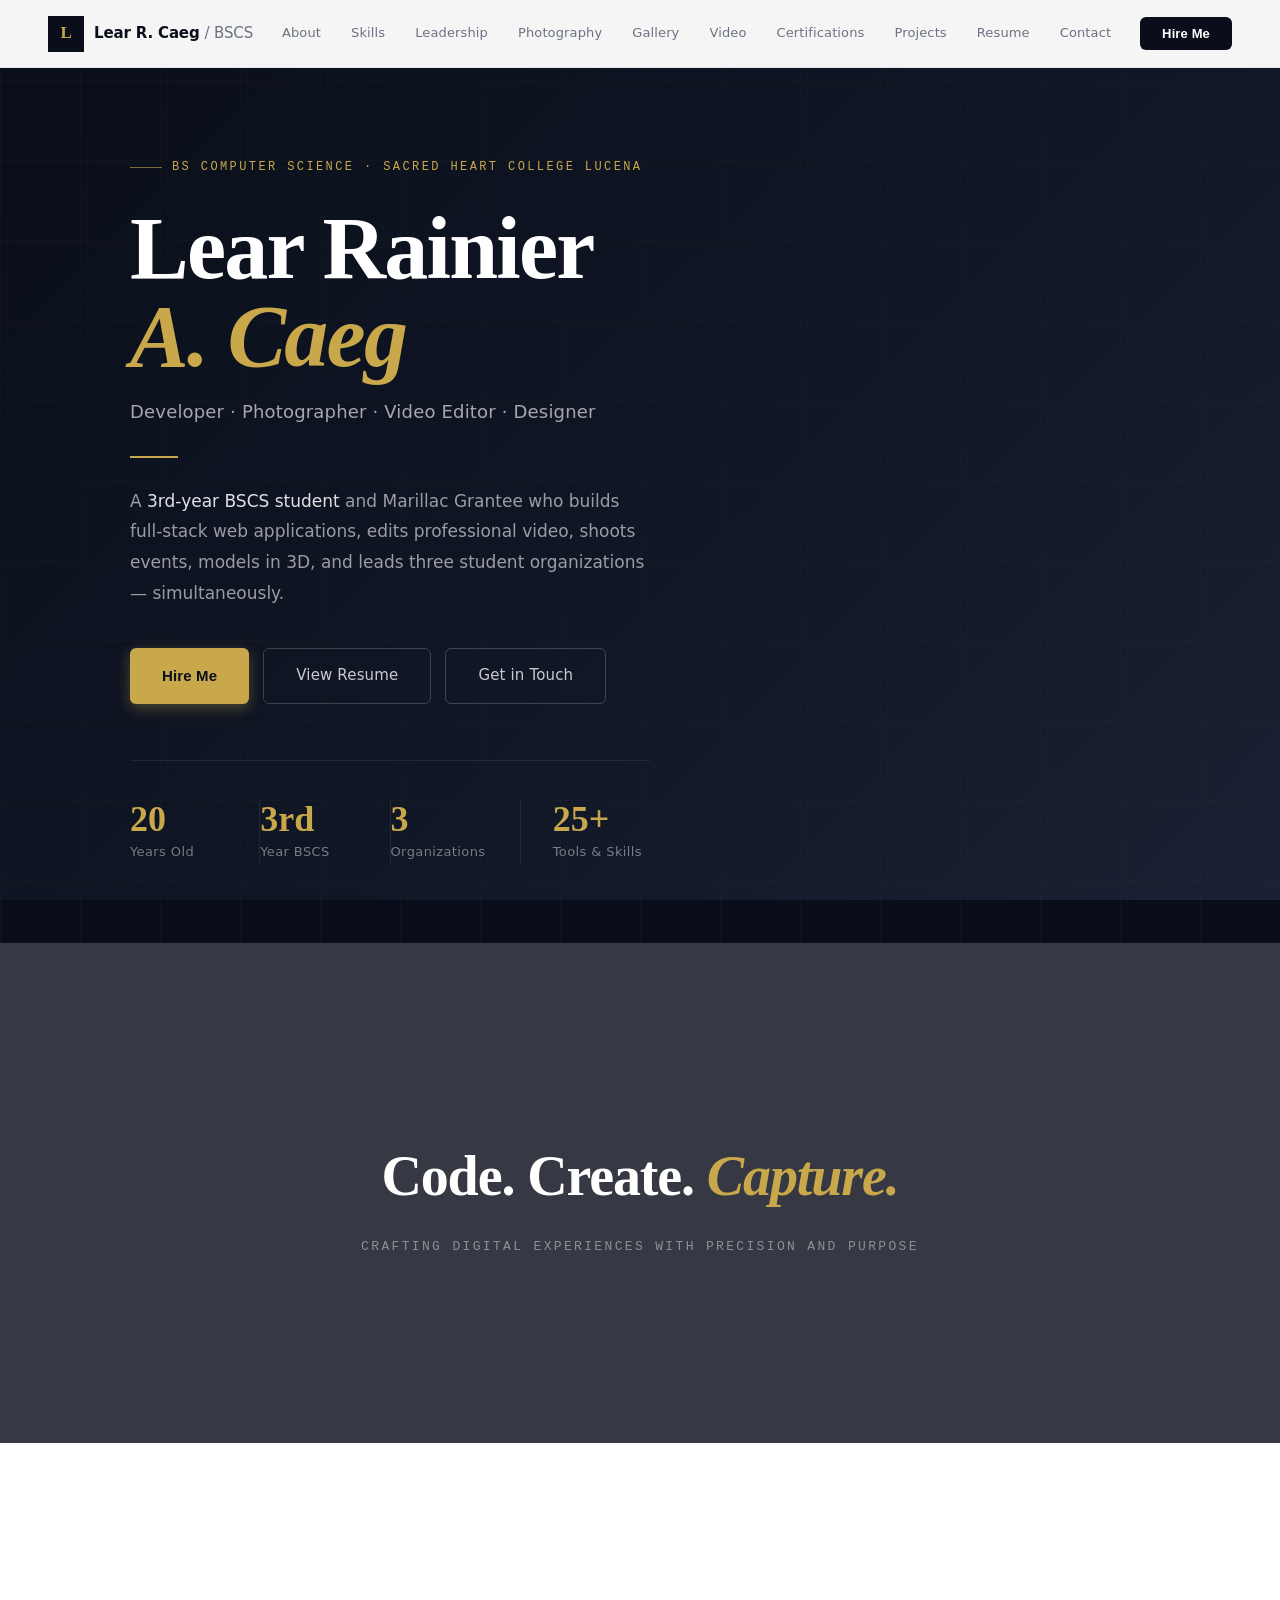
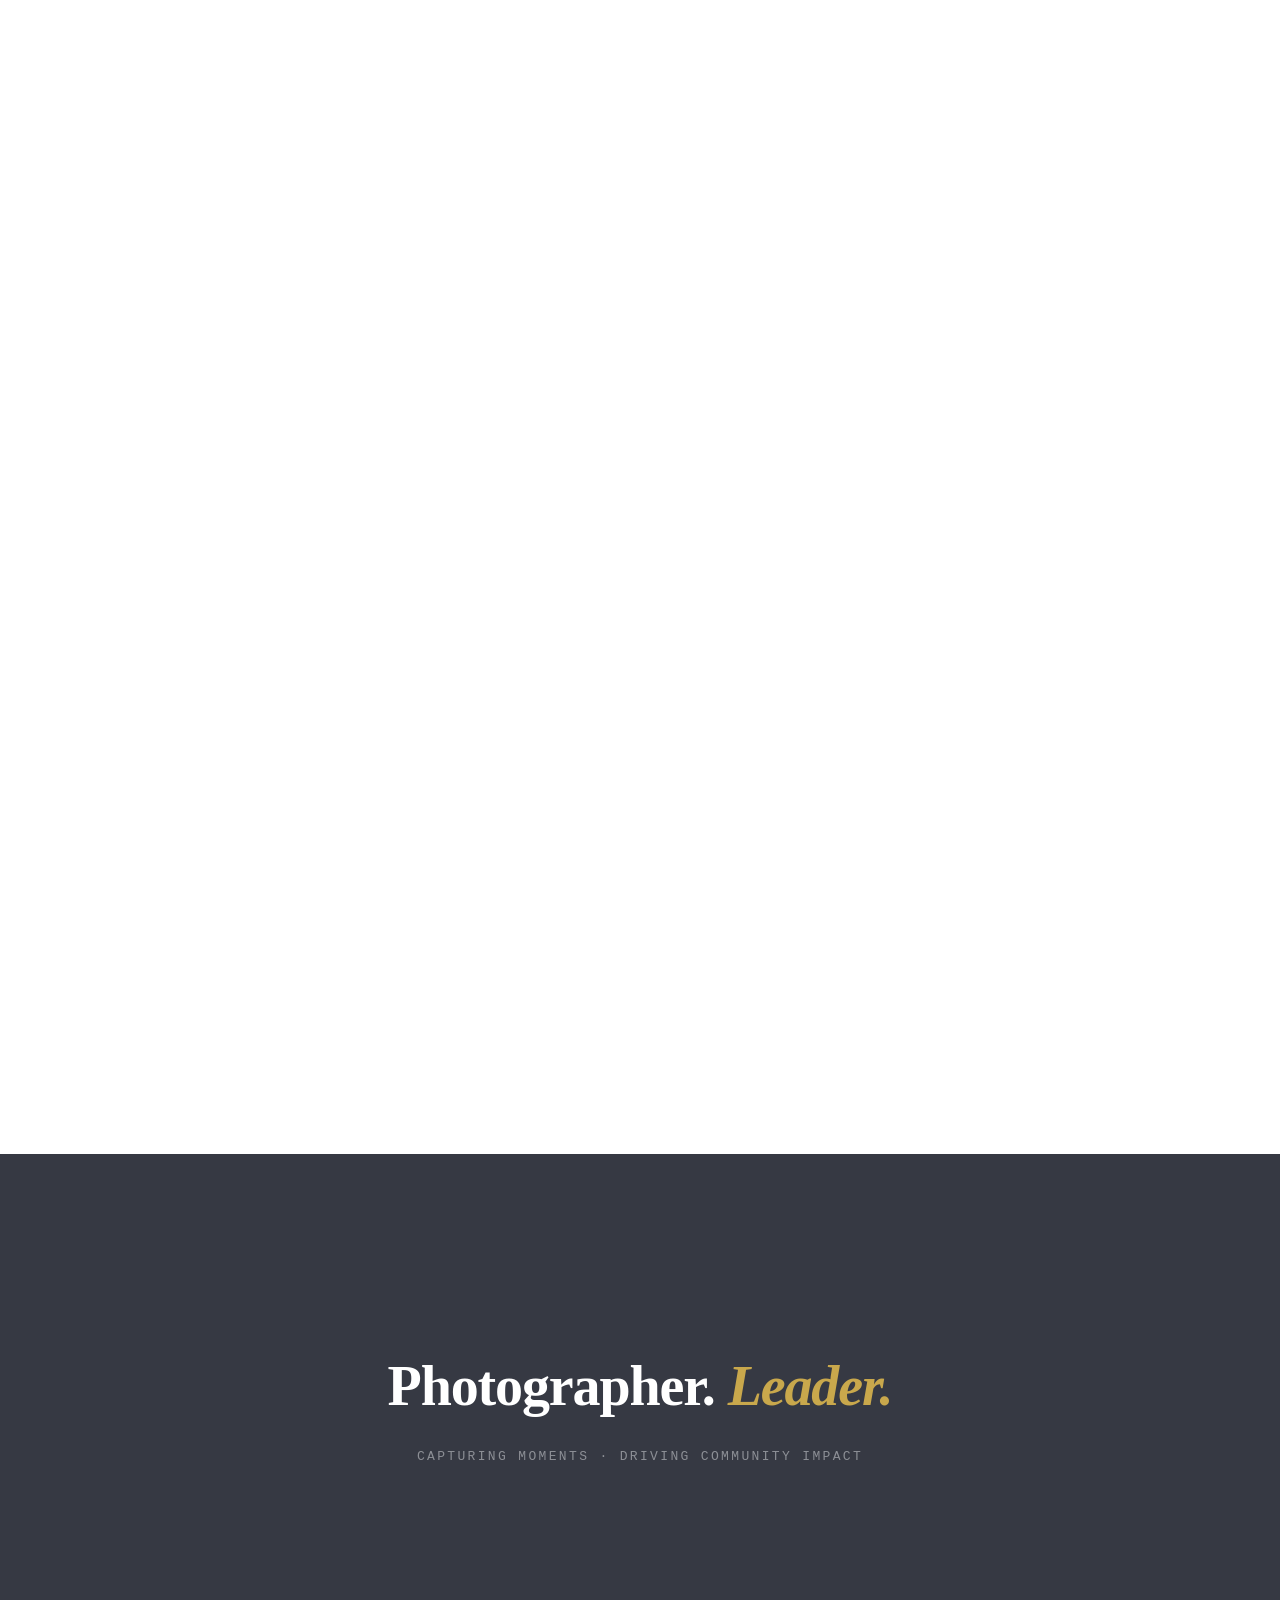
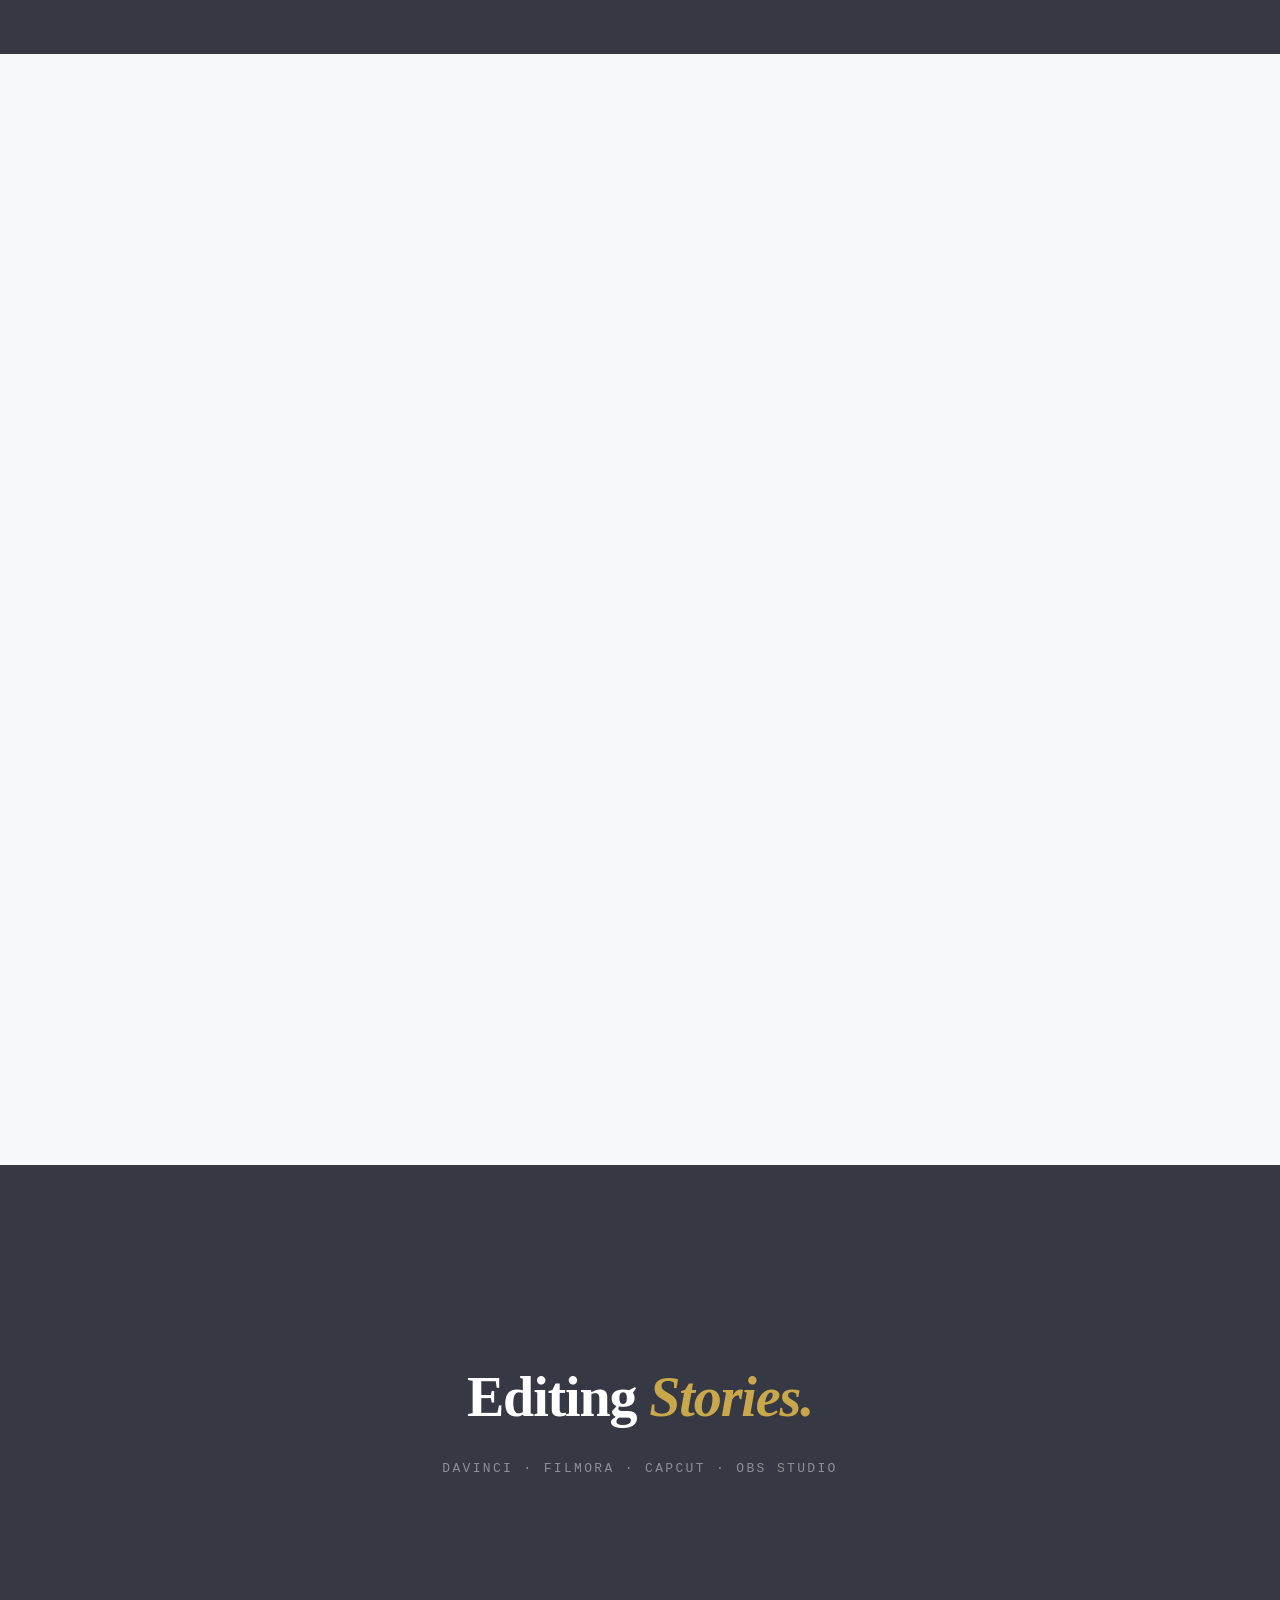
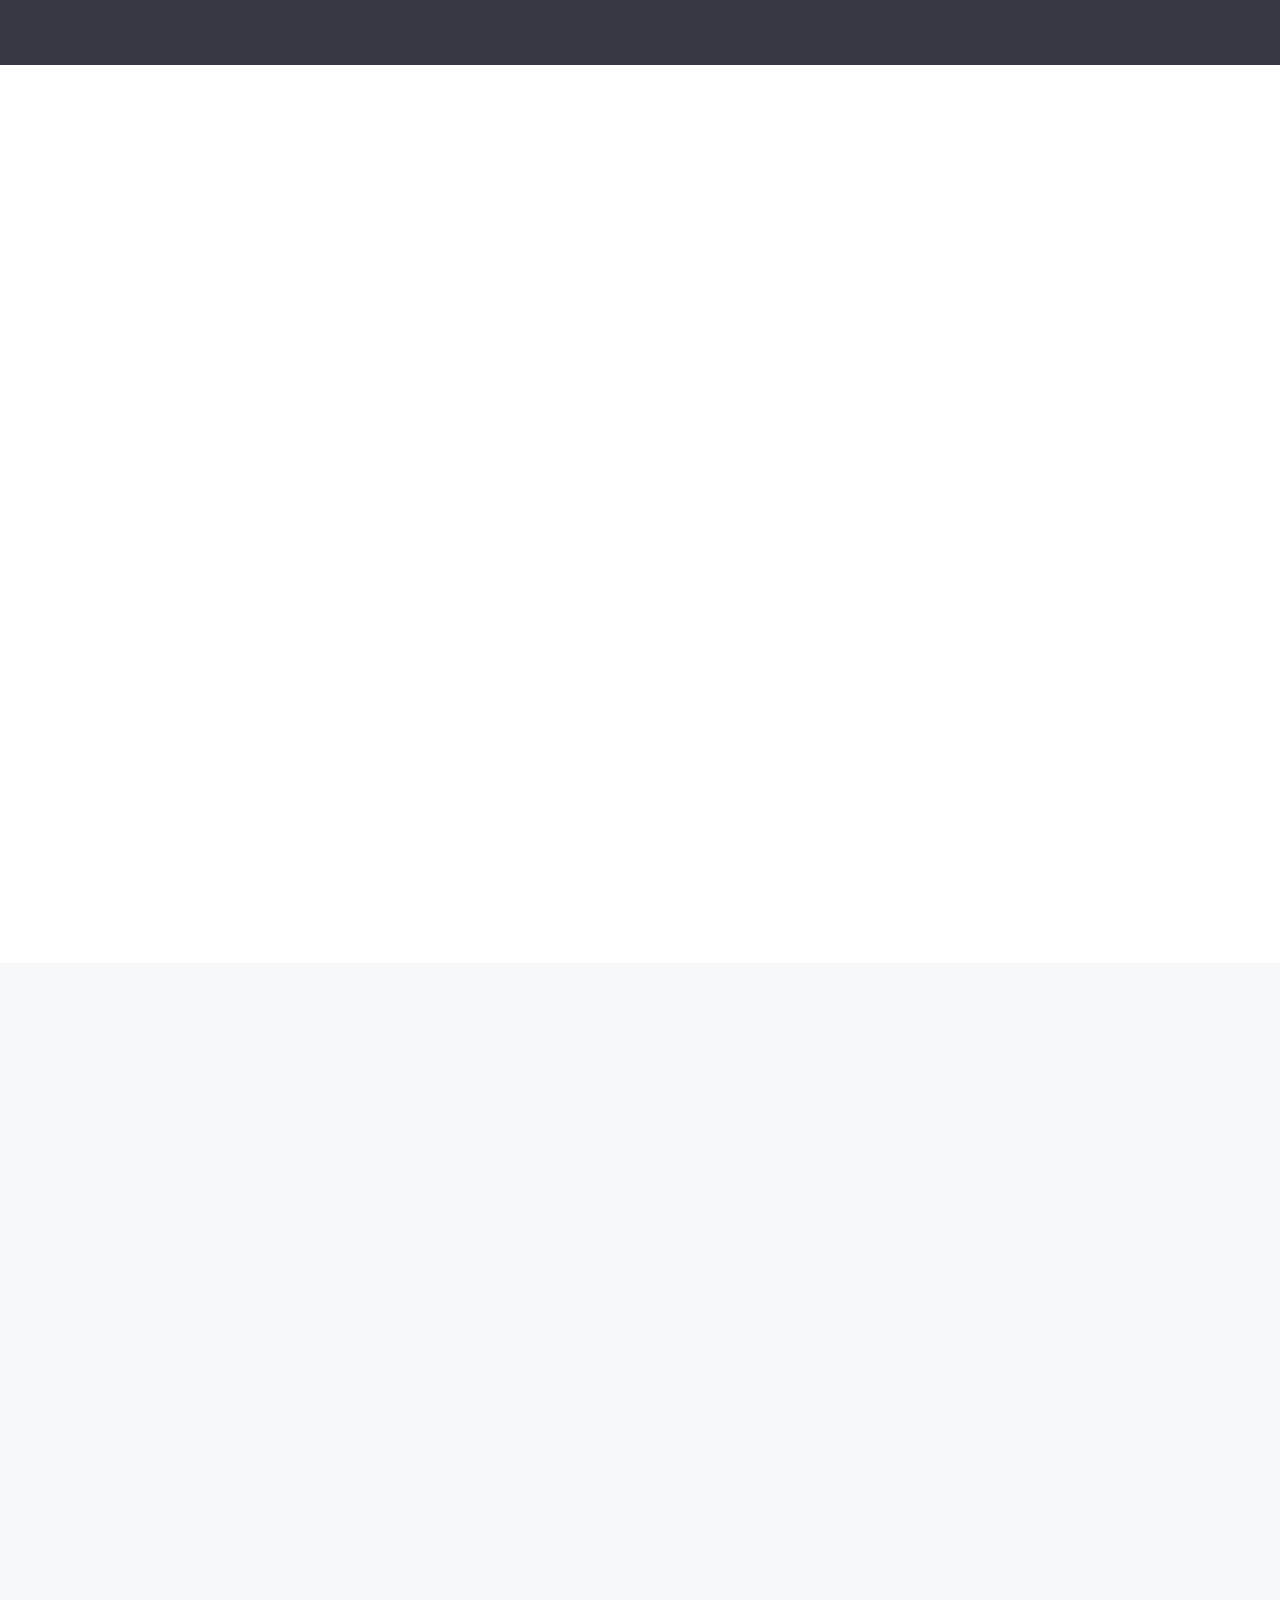
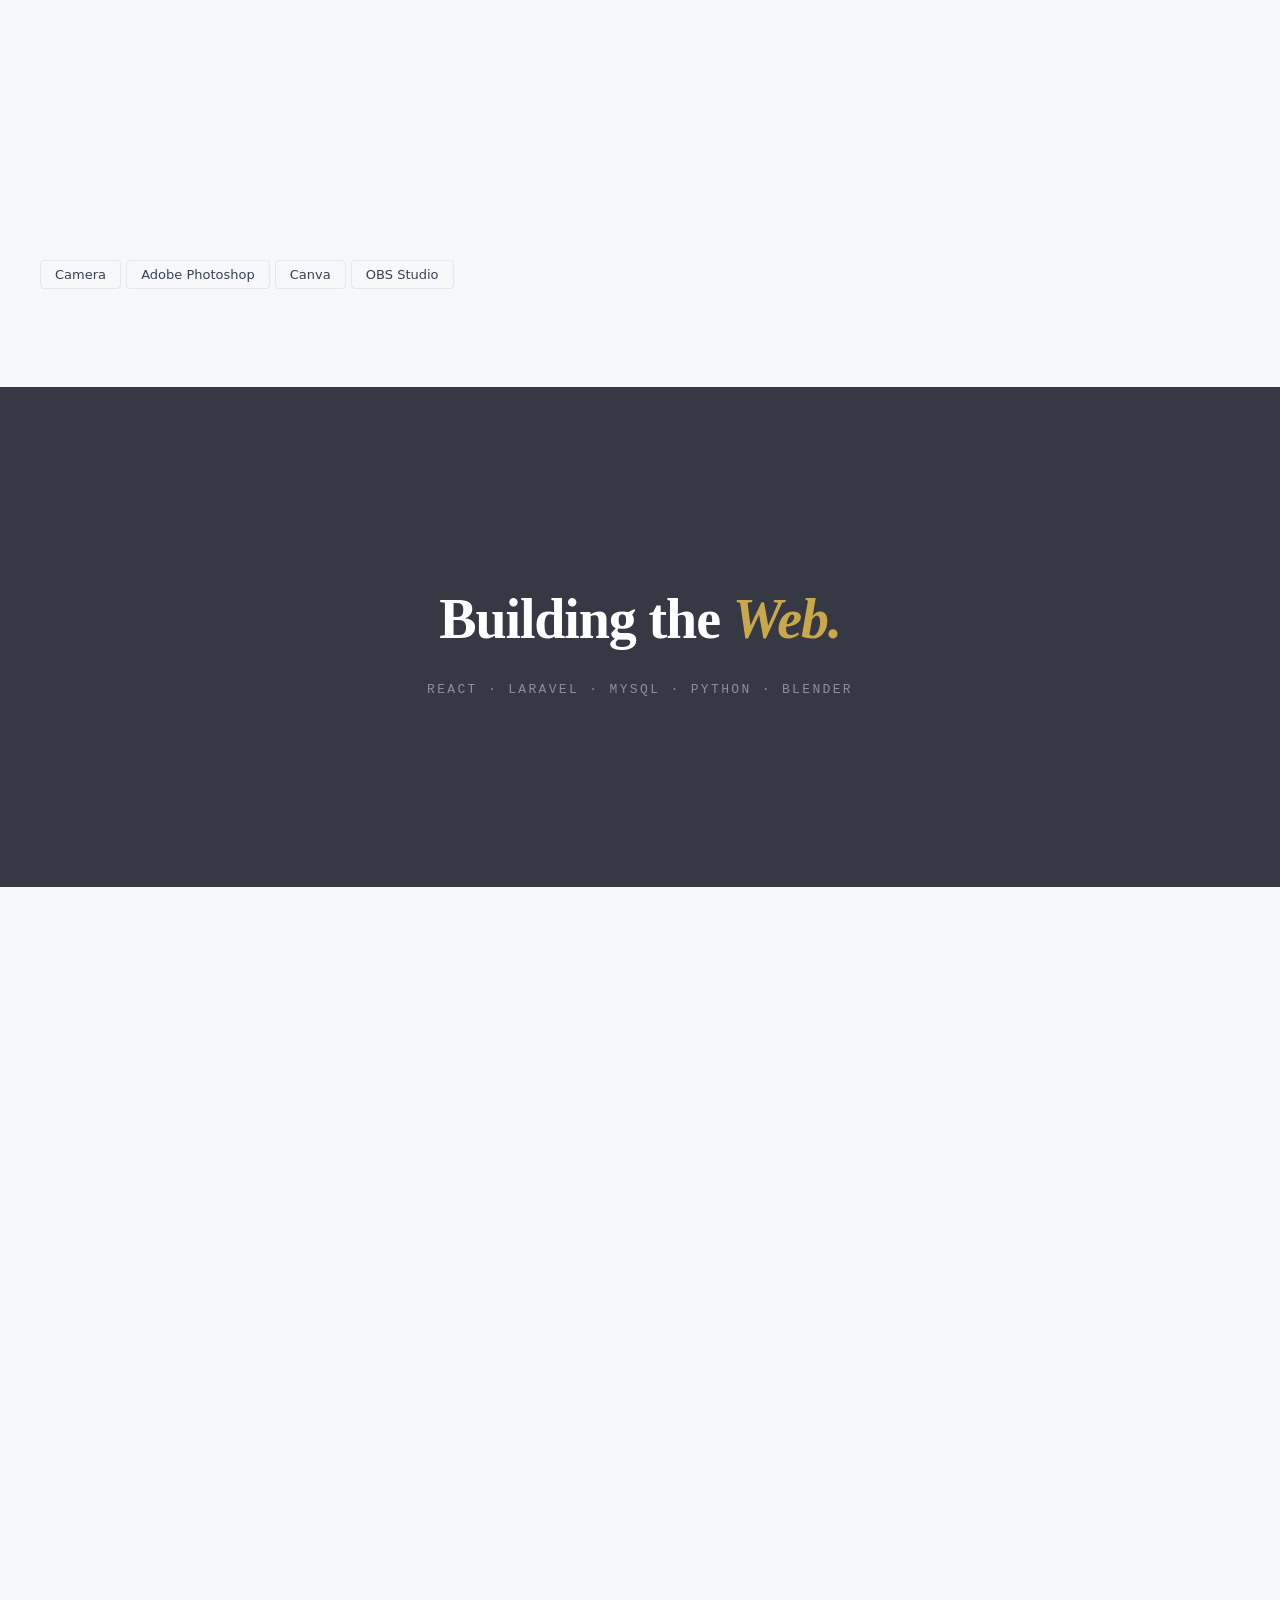
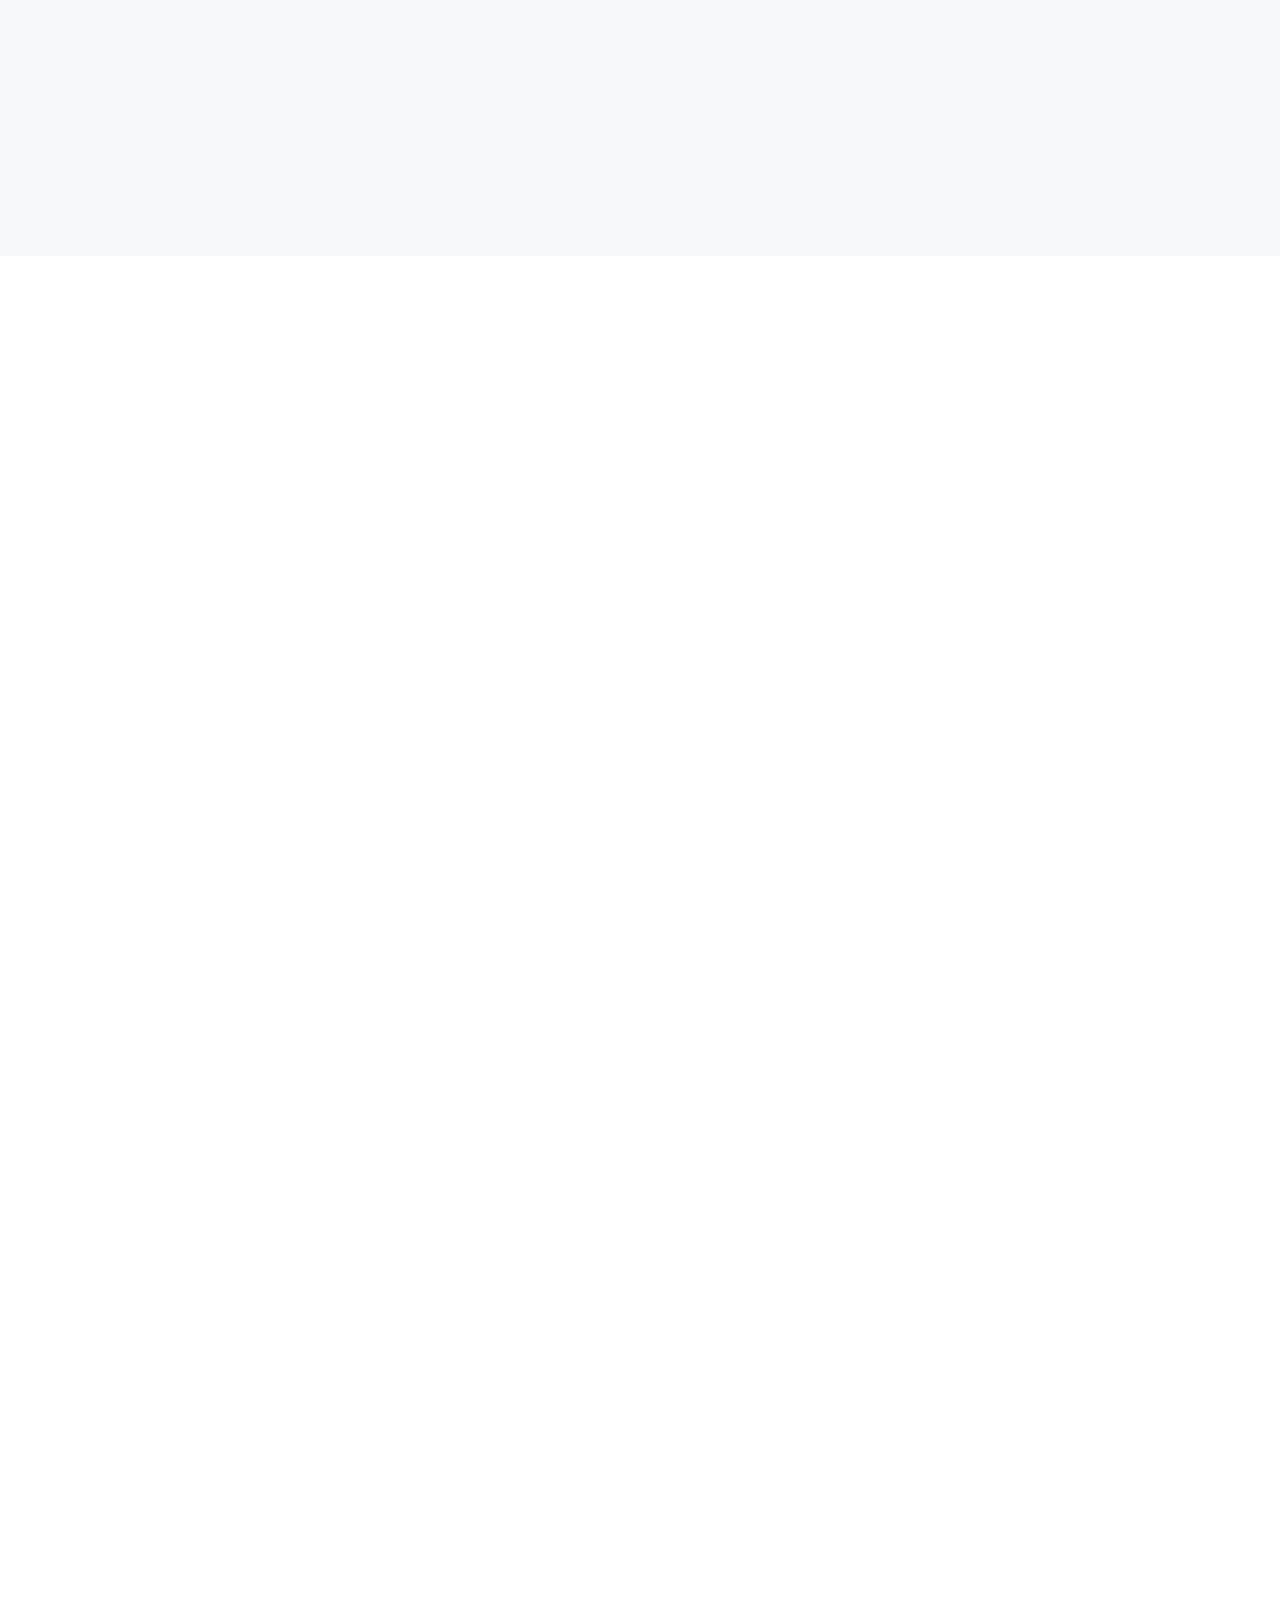
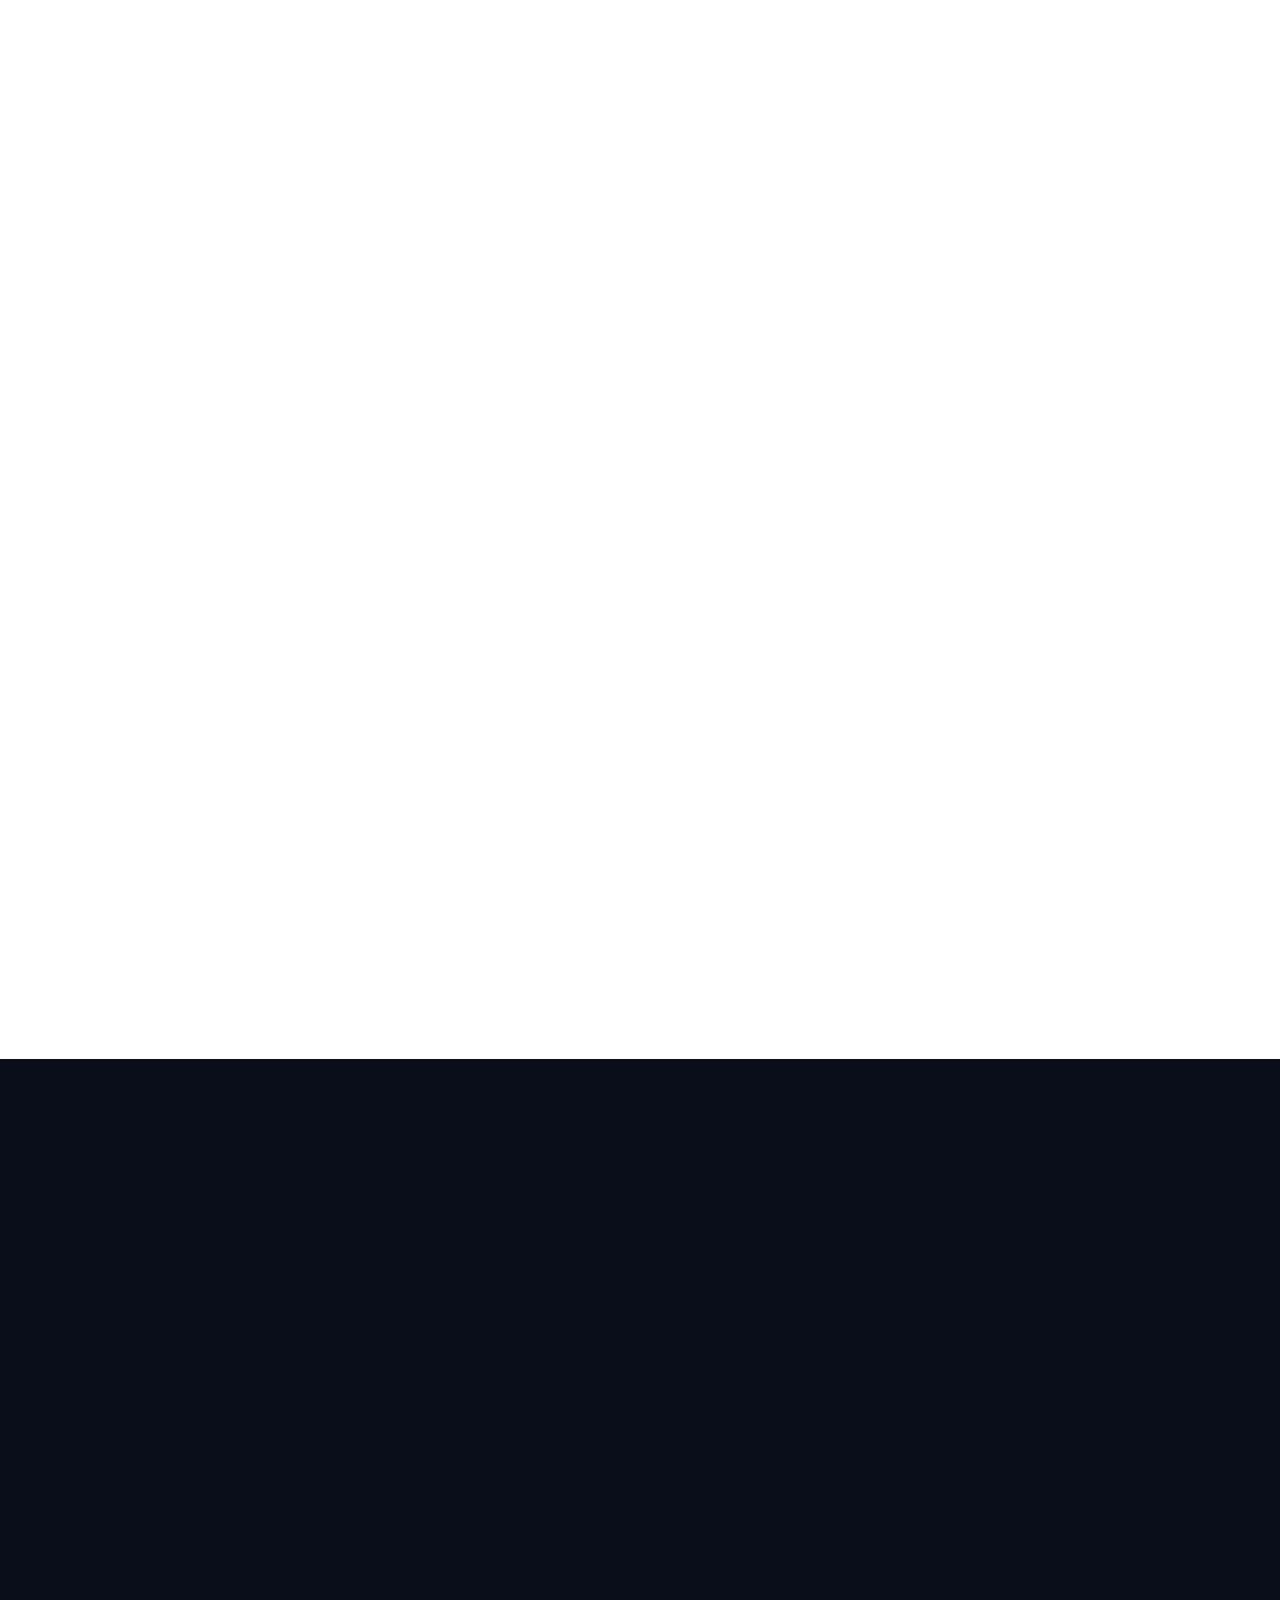
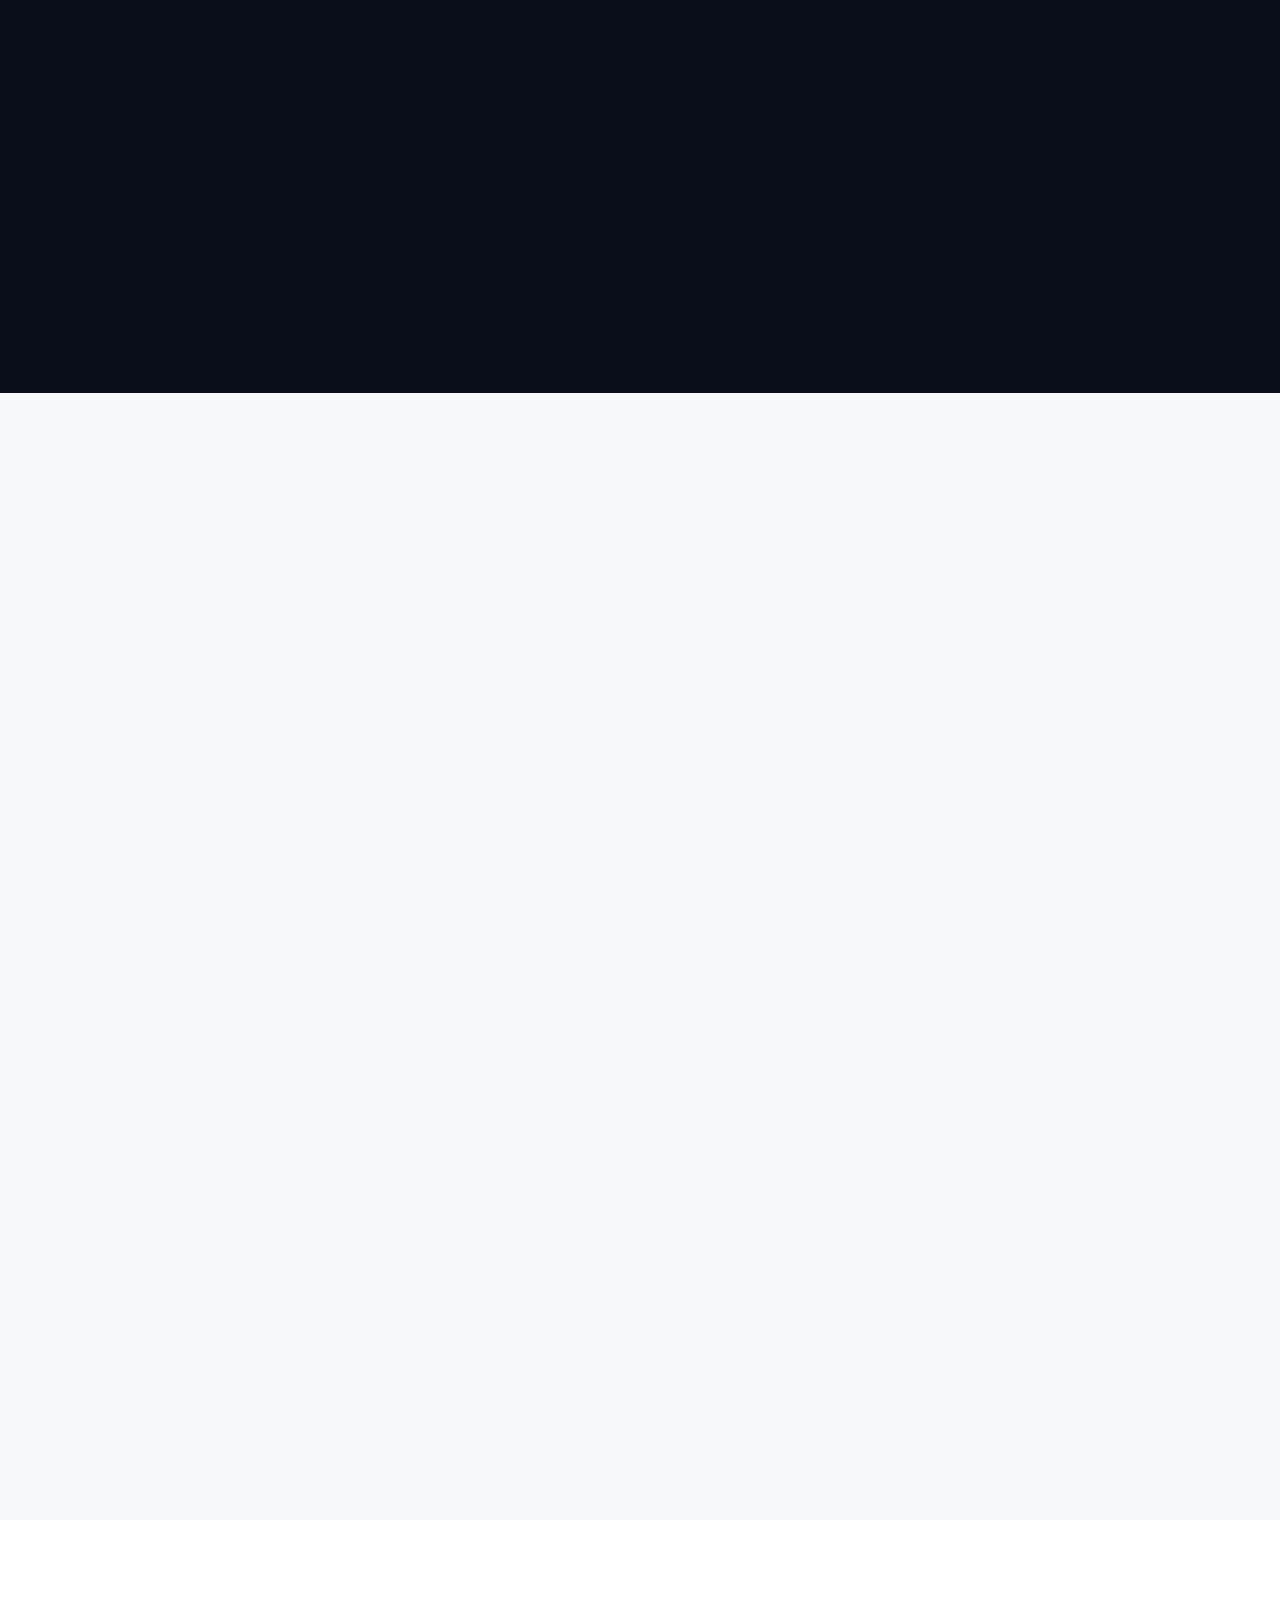
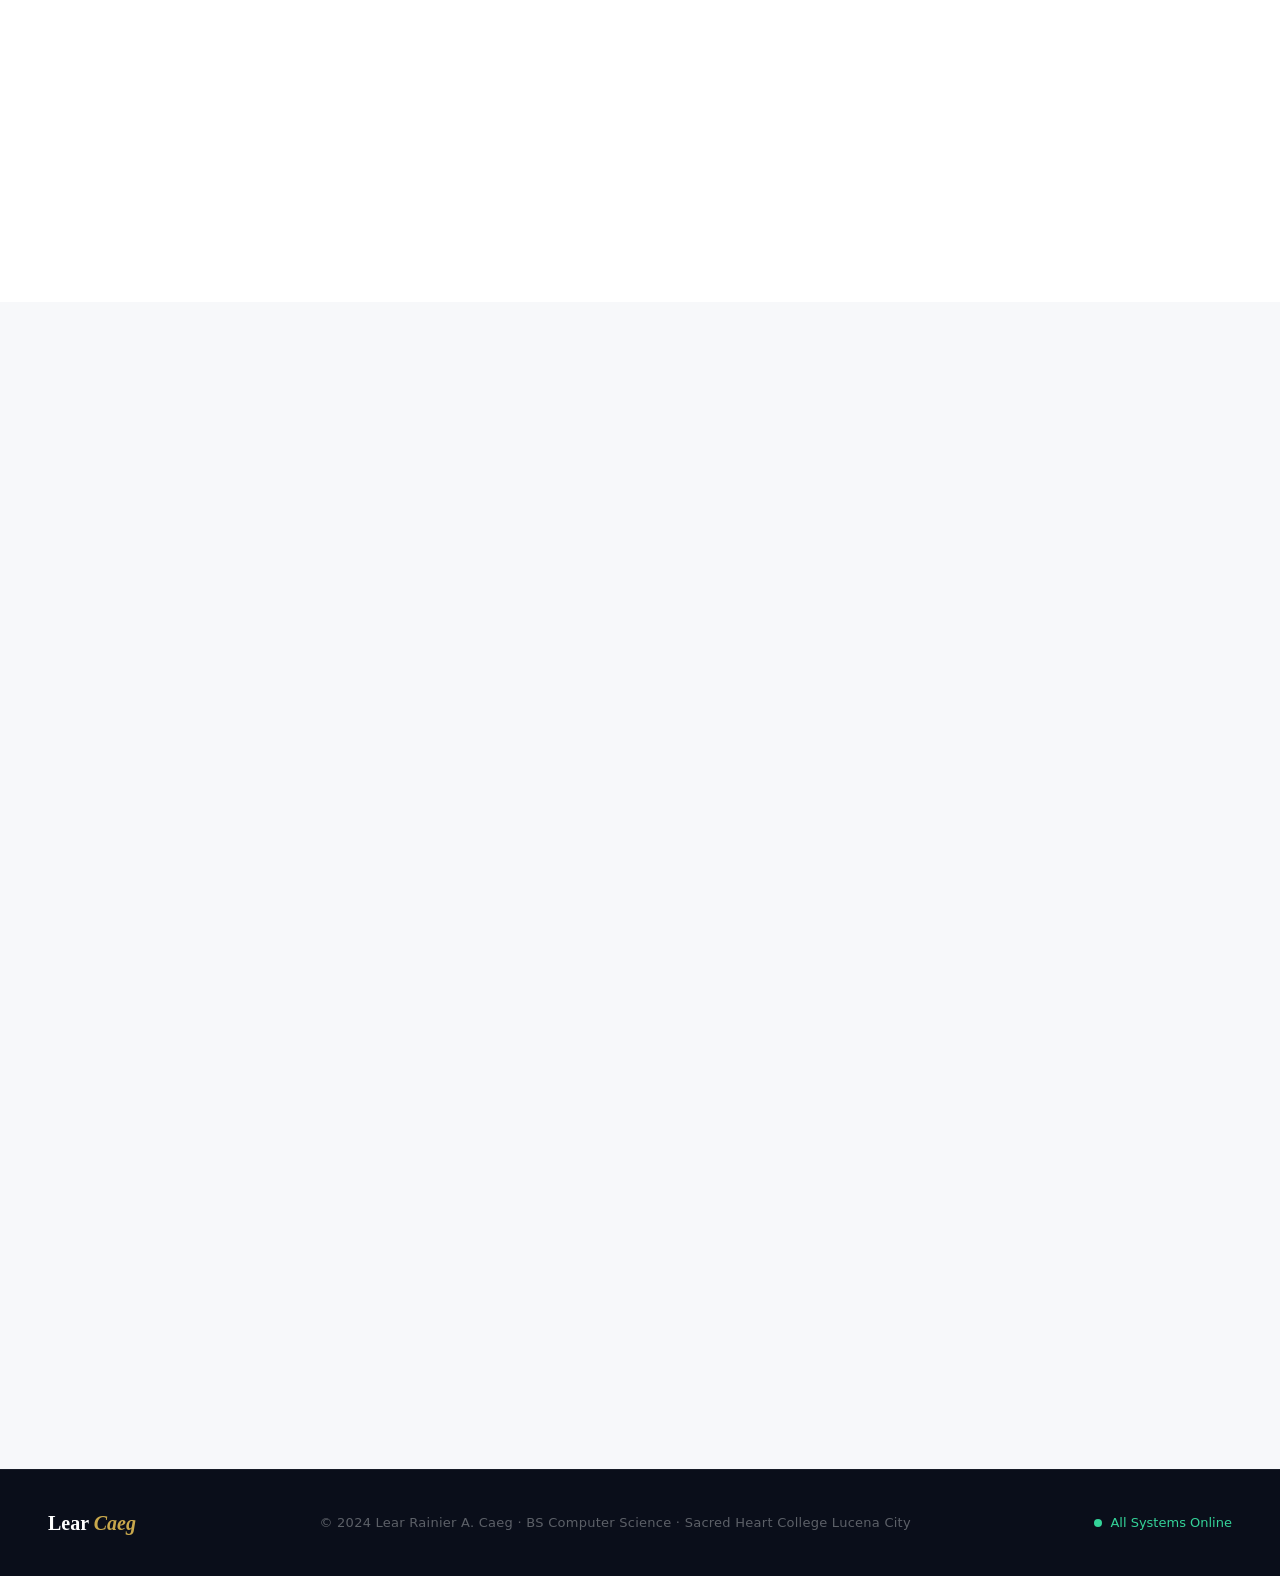
==== index.html @ 95fb721d "Update index.html" ====
<!DOCTYPE html>
<html lang="en">
<head>
<meta charset="UTF-8"/>
<meta name="viewport" content="width=device-width, initial-scale=1.0"/>
<title>Lear Rainier A. Caeg — CS Portfolio</title>
<meta http-equiv="Content-Security-Policy" content="default-src 'self'; script-src 'self'; style-src 'self' https://fonts.googleapis.com; font-src https://fonts.gstatic.com; img-src 'self' data: https:; video-src 'self' data:; connect-src 'none'; frame-ancestors 'none'; base-uri 'self'; form-action 'self'">
<link href="https://fonts.googleapis.com/css2?family=Playfair+Display:ital,wght@0,400;0,500;0,600;0,700;0,800;0,900;1,400;1,700&family=Inter:wght@300;400;500;600;700&family=JetBrains+Mono:wght@400;500&display=swap" rel="stylesheet">
<link rel="stylesheet" href="style.css">
</head>
<body><nav id="mainNav">
  <a href="#" class="nav-logo">
    <div class="nav-logo-mark">L</div>
    <div class="nav-logo-text">Lear R. Caeg <span>/ BSCS</span></div>
  </a>

  <div class="nav-menu">
    <a href="#about">About</a>
    <a href="#skills">Skills</a>
    <a href="#leadership">Leadership</a>
    <a href="#photography">Photography</a>
    <a href="#gallery">Gallery</a>
    <a href="#video-editing">Video</a>
    <a href="#certifications">Certifications</a>
    <a href="#projects">Projects</a>
    <a href="#resume">Resume</a>
    <a href="#contact">Contact</a>
  </div>

  <button class="nav-cta" data-action="open-hire-modal">
    Hire Me
  </button>
</nav>

<!-- ══════════════ HERO ══════════════ -->
<!-- PARALLAX via background-attachment:fixed — PLACEHOLDER: edit CSS #hero background-image -->
<section id="hero">
  <div class="hero-inner">

    <!-- Left: Text -->
    <div>
      <div class="hero-eyebrow">
        BS Computer Science · Sacred Heart College Lucena
      </div>

      <h1 class="hero-name">
        Lear Rainier<br>
        <em>A. Caeg</em>
      </h1>

      <p class="hero-headline">
        Developer · Photographer · Video Editor · Designer
      </p>

      <div class="hero-divider"></div>

      <p class="hero-desc">
        A <strong>3rd-year BSCS student</strong> and Marillac Grantee who builds
        full-stack web applications, edits professional video, shoots events,
        models in 3D, and leads three student organizations — simultaneously.
      </p>

      <div class="hero-actions">
        <button class="btn-hero-primary" data-action="open-hire-modal">
          Hire Me
        </button>
        <a href="#resume" class="btn-hero-ghost">View Resume</a>
        <a href="#contact" class="btn-hero-ghost">Get in Touch</a>
      </div>

      <div class="hero-stats">
        <div class="hero-stat">
          <div class="hero-stat-num">20</div>
          <div class="hero-stat-label">Years Old</div>
        </div>
        <div class="hero-stat">
          <div class="hero-stat-num">3rd</div>
          <div class="hero-stat-label">Year BSCS</div>
        </div>
        <div class="hero-stat">
          <div class="hero-stat-num">3</div>
          <div class="hero-stat-label">Organizations</div>
        </div>
        <div class="hero-stat">
          <div class="hero-stat-num">25+</div>
          <div class="hero-stat-label">Tools & Skills</div>
        </div>
      </div>
    </div>

    <!-- Right: Profile card -->
    <div class="hero-card">
      <div class="hero-card-img">
        <!-- PLACEHOLDER: Replace .hero-card-img background-image in CSS with your profile photo -->
      </div>
      <div class="hero-card-body">
        <div class="hero-card-name">Lear Rainier A. Caeg</div>
        <div class="hero-card-role">CS Student · Marillac Grantee</div>
        <div class="hero-card-tags">
          <span class="hero-card-tag">Web Development</span>
          <span class="hero-card-tag">Photography</span>
          <span class="hero-card-tag">Video Editing</span>
          <span class="hero-card-tag">3D Modeling</span>
          <span class="hero-card-tag">Graphic Design</span>
        </div>
      </div>
    </div>

  </div>
</section>

<!-- PARALLAX BAND 1 — PLACEHOLDER: Change .px1 background-image in CSS -->
<div class="parallax-band px1">
  <div class="parallax-band-inner">
    <h3>Code. Create. <em>Capture.</em></h3>
    <p>Crafting digital experiences with precision and purpose</p>
  </div>
</div>

<!-- ══════════════ ABOUT ══════════════ -->
<section id="about">
  <div class="section-inner section-pad">
    <div class="reveal" style="margin-bottom:56px">
      <div class="section-label">01 — Profile</div>
      <h2 class="section-title">About <em>Me</em></h2>
      <div class="section-divider"></div>
    </div>

    <div class="about-layout">

      <!-- Sidebar -->
      <div class="profile-sidebar reveal from-left">
        <div class="profile-photo-wrap">
          <!-- PLACEHOLDER: Replace .profile-photo-wrap background-image in CSS with your own photo -->
        </div>
        <div class="profile-info-card">
          <div class="profile-full-name">Lear Rainier A. Caeg</div>
          <span class="profile-role-badge">BS Computer Science</span>
          <div class="profile-meta-row"><span class="pm-key">Age</span><span class="pm-val gold">20 years old</span></div>
          <div class="profile-meta-row"><span class="pm-key">School</span><span class="pm-val">Sacred Heart College Lucena City, Inc.</span></div>
          <div class="profile-meta-row"><span class="pm-key">Year</span><span class="pm-val gold">3rd Year BSCS</span></div>
          <div class="profile-meta-row"><span class="pm-key">Grant</span><span class="pm-val gold">Marillac Grantee MG 2023–present</span></div>
          <div class="profile-meta-row"><span class="pm-key">SA Role</span><span class="pm-val">AVRC · Chapel · Canteen · Purchasing · Eco-Park</span></div>
        </div>
      </div>

      <!-- Content -->
      <div class="reveal from-right">
        <p class="about-intro">
          I'm a <strong>multidisciplinary CS student</strong> at Sacred Heart College Lucena City,
          where I balance rigorous academics with an active creative and leadership portfolio.
          As a Marillac Grantee and Student Assistant, I've developed both technical depth and
          real-world professional skills across development, media production, and event management.
        </p>

        <div class="duty-section">
          <div class="duty-section-title">AVRC — Core Responsibilities</div>
          <div class="duty-grid">
            <div class="duty-item"><div class="duty-icon">📷</div>Lead photographer for all school events and official documentation</div>
            <div class="duty-item"><div class="duty-icon">🔊</div>Sound system and TV/presentation display setup and live operation</div>
            <div class="duty-item"><div class="duty-icon">📁</div>Compiling, organizing and archiving all captured photos and video files</div>
            <div class="duty-item"><div class="duty-icon">📋</div>Equipment inventory management and reservation administration</div>
            <div class="duty-item"><div class="duty-icon">📅</div>Event coordination and resource planning support</div>
            <div class="duty-item"><div class="duty-icon">📡</div>Managing PowerPoint presentations during school programs</div>
          </div>
        </div>

        <div class="duty-section">
          <div class="duty-section-title">Freelance & Sideline Services</div>
          <div class="duty-grid">
            <div class="duty-item"><div class="duty-icon">🌐</div>HTML/CSS/JS websites for BSBA student feasibility studies</div>
            <div class="duty-item"><div class="duty-icon">🧊</div>3D office visualizations in Blender for client presentations</div>
            <div class="duty-item"><div class="duty-icon">🎬</div>Freelance video and photo editing for birthday and event clients</div>
            <div class="duty-item"><div class="duty-icon">🎂</div>Birthday and special occasion photography outside school</div>
          </div>
        </div>

        <div class="stats-strip">
          <div class="stat-cell"><div class="stat-n">3</div><div class="stat-l">Active Organizations</div></div>
          <div class="stat-cell"><div class="stat-n">5+</div><div class="stat-l">SA Duty Areas</div></div>
          <div class="stat-cell"><div class="stat-n">25+</div><div class="stat-l">Tools & Technologies</div></div>
        </div>
      </div>
    </div>
  </div>
</section>

<!-- PARALLAX BAND 2 — PLACEHOLDER -->
<div class="parallax-band px2">
  <div class="parallax-band-inner">
    <h3>Photographer. <em>Leader.</em></h3>
    <p>Capturing moments · Driving community impact</p>
  </div>
</div>

<!-- ══════════════ SKILLS ══════════════ -->
<section id="skills">
  <div class="section-inner section-pad">
    <div class="reveal" style="margin-bottom:56px">
      <div class="section-label">02 — Capabilities</div>
      <h2 class="section-title">Technical <em>Skills</em></h2>
      <div class="section-divider"></div>
    </div>

    <div class="skills-grid">
      <!-- Skill bars -->
      <div class="skills-panel reveal from-left">
        <div class="skills-panel-header">
          <span class="skills-panel-title">Proficiency Levels</span>
          <div class="avail-dot" style="width:8px;height:8px"></div>
        </div>
        <div class="skill-row"><div class="skill-info"><span class="skill-name">HTML / CSS</span><span class="skill-pct">92%</span></div><div class="skill-track"><div class="skill-fill" style="--w:92%"></div></div></div>
        <div class="skill-row"><div class="skill-info"><span class="skill-name">JavaScript / React</span><span class="skill-pct">80%</span></div><div class="skill-track"><div class="skill-fill" style="--w:80%"></div></div></div>
        <div class="skill-row"><div class="skill-info"><span class="skill-name">PHP / Laravel</span><span class="skill-pct">70%</span></div><div class="skill-track"><div class="skill-fill" style="--w:70%"></div></div></div>
        <div class="skill-row"><div class="skill-info"><span class="skill-name">Python</span><span class="skill-pct">74%</span></div><div class="skill-track"><div class="skill-fill" style="--w:74%"></div></div></div>
        <div class="skill-row"><div class="skill-info"><span class="skill-name">Java</span><span class="skill-pct">65%</span></div><div class="skill-track"><div class="skill-fill" style="--w:65%"></div></div></div>
        <div class="skill-row"><div class="skill-info"><span class="skill-name">MySQL / Databases</span><span class="skill-pct">78%</span></div><div class="skill-track"><div class="skill-fill" style="--w:78%"></div></div></div>
        <div class="skill-row"><div class="skill-info"><span class="skill-name">Video Editing</span><span class="skill-pct">90%</span></div><div class="skill-track"><div class="skill-fill" style="--w:90%"></div></div></div>
        <div class="skill-row"><div class="skill-info"><span class="skill-name">Photography</span><span class="skill-pct">88%</span></div><div class="skill-track"><div class="skill-fill" style="--w:88%"></div></div></div>
        <div class="skill-row"><div class="skill-info"><span class="skill-name">Graphic Design</span><span class="skill-pct">85%</span></div><div class="skill-track"><div class="skill-fill" style="--w:85%"></div></div></div>
        <div class="skill-row"><div class="skill-info"><span class="skill-name">3D Modeling — Blender</span><span class="skill-pct">68%</span></div><div class="skill-track"><div class="skill-fill" style="--w:68%"></div></div></div>
      </div>

      <!-- Tools -->
      <div class="tools-panel reveal from-right">
        <div class="skills-panel-header">
          <span class="skills-panel-title">Tools & Applications</span>
        </div>
        <div class="tool-category">
          <div class="tc-header">Video & Streaming</div>
          <div class="tag-cloud"><span class="tech-tag">DaVinci Resolve</span><span class="tech-tag">Filmora</span><span class="tech-tag">CapCut</span><span class="tech-tag">OBS Studio</span></div>
        </div>
        <div class="tool-category">
          <div class="tc-header">Design & Media</div>
          <div class="tag-cloud"><span class="tech-tag">Adobe Photoshop</span><span class="tech-tag">Canva</span><span class="tech-tag">Meta Business</span></div>
        </div>
        <div class="tool-category">
          <div class="tc-header">Development</div>
          <div class="tag-cloud"><span class="tech-tag">VS Code</span><span class="tech-tag">MySQL Workbench</span><span class="tech-tag">GitHub</span><span class="tech-tag">Power BI</span><span class="tech-tag">Google Drive</span></div>
        </div>
        <div class="tool-category">
          <div class="tc-header">3D & Productivity</div>
          <div class="tag-cloud"><span class="tech-tag">Blender</span><span class="tech-tag">MS Word</span><span class="tech-tag">MS Excel</span><span class="tech-tag">MS PowerPoint</span><span class="tech-tag">MS Publisher</span></div>
        </div>
      </div>
    </div>
  </div>
</section>

<!-- PARALLAX BAND 3 — PLACEHOLDER -->
<div class="parallax-band px3">
  <div class="parallax-band-inner">
    <h3>Editing <em>Stories.</em></h3>
    <p>DaVinci · Filmora · CapCut · OBS Studio</p>
  </div>
</div>

<!-- ══════════════ LEADERSHIP ══════════════ -->
<section id="leadership">
  <div class="section-inner section-pad">
    <div class="reveal" style="margin-bottom:56px">
      <div class="section-label">03 — Organizations</div>
      <h2 class="section-title">Leadership <em>Experience</em></h2>
      <div class="section-divider"></div>
    </div>
    <div class="org-grid reveal">
      <div class="org-card">
        <div class="org-index">01 / CS DEPARTMENT</div>
        <div class="org-name">CS Department</div>
        <div class="org-position">Committee for Technical · P.R.O.</div>
        <ul class="org-list">
          <li>Managing all department social media accounts and content calendar</li>
          <li>Designing and editing publication materials for all announcements</li>
          <li>Event documentation, record-keeping, and announcer duties</li>
          <li>Inter-school Computer Science department promotion campaigns</li>
        </ul>
      </div>
      <div class="org-card">
        <div class="org-index">02 / HONSCHO</div>
        <div class="org-name">HONSCHO</div>
        <div class="org-position">VP for External Affairs</div>
        <ul class="org-list">
          <li>Led Community Outreach Programs in the wider Lucena community</li>
          <li>Supported the President in all logistics and event planning</li>
          <li>Technical operations lead: sound system and display management</li>
          <li>Authored Accomplishment Reports, SAF, and official documents</li>
          <li>In-school event documentation and record-keeping officer</li>
        </ul>
      </div>
      <div class="org-card">
        <div class="org-index">03 / VMOA</div>
        <div class="org-name">VMOA</div>
        <div class="org-position">Vincentian Ministry of the Altar — P.R.O.</div>
        <ul class="org-list">
          <li>Full management of the ministry's social media presence</li>
          <li>Pub mat design and scheduled posting for all announcements</li>
          <li>Documentation of all ministry events and activities</li>
          <li>Official announcer for programs, masses, and celebrations</li>
        </ul>
      </div>
    </div>
  </div>
</section>

<!-- ══════════════ PHOTOGRAPHY ══════════════ -->
<section id="photography">
  <div class="section-inner section-pad">
    <div class="reveal" style="margin-bottom:56px">
      <div class="section-label">04 — Visual Arts</div>
      <h2 class="section-title">Photography <em>Portfolio</em></h2>
      <div class="section-divider"></div>
      <p style="font-size:17px;color:var(--t-muted);max-width:560px;line-height:1.8">Event coverage, portrait sessions, and documentary photography for the AVRC. Available for birthdays, school programs, community events, and special occasions.</p>
    </div>
    <!-- PLACEHOLDER: Replace background-image URLs on each .photo-item in CSS -->
    <div class="photo-grid reveal">
      <div class="photo-item"><div class="photo-item-inner"></div><div class="photo-caption"><div class="caption-title">Event Coverage</div><div class="caption-sub">School Programs</div></div></div>
      <div class="photo-item"><div class="photo-item-inner"></div><div class="photo-caption"><div class="caption-title">Portraits</div><div class="caption-sub">Behind the Lens</div></div></div>
      <div class="photo-item"><div class="photo-item-inner"></div><div class="photo-caption"><div class="caption-title">Community</div><div class="caption-sub">Religious Activities</div></div></div>
      <div class="photo-item"><div class="photo-item-inner"></div><div class="photo-caption"><div class="caption-title">Documentary</div><div class="caption-sub">AVRC Productions</div></div></div>
      <div class="photo-item"><div class="photo-item-inner"></div><div class="photo-caption"><div class="caption-title">Special Events</div><div class="caption-sub">Birthday Sessions</div></div></div>
    </div>
    <div style="margin-top:20px;display:flex;gap:10px;flex-wrap:wrap">
      <span class="tech-tag">Camera</span>
      <span class="tech-tag">Adobe Photoshop</span>
      <span class="tech-tag">Canva</span>
      <span class="tech-tag">OBS Studio</span>
    </div>
  </div>
</section>

<!-- PARALLAX BAND 4 — PLACEHOLDER -->
<div class="parallax-band px4">
  <div class="parallax-band-inner">
    <h3>Building the <em>Web.</em></h3>
    <p>React · Laravel · MySQL · Python · Blender</p>
  </div>
</div>

<!-- ══════════════ GALLERY CAROUSEL ══════════════ -->
<section id="gallery">
  <div class="section-inner section-pad">
    <div class="reveal" style="margin-bottom:56px">
      <div class="section-label">06 — Showcase</div>
      <h2 class="section-title">Work <em>Gallery</em></h2>
      <div class="section-divider"></div>
      <p style="font-size:17px;color:var(--t-muted);max-width:560px;line-height:1.8">A curated collection of design work, development projects, and creative productions from across my portfolio.</p>
    </div>

    <!-- Carousel Container -->
    <div class="carousel-wrapper reveal">
      <div class="carousel-container">
        <div class="carousel-track">
          <!-- Carousel Item 1 -->
          <div class="carousel-item">
            <div class="carousel-image" style="background-image:url('img/webdev.jpg')"></div>
            <div class="carousel-info">
              <h3>Web Development</h3>
              <p>Full-stack web applications with React, Laravel, and MySQL</p>
            </div>
          </div>
          <!-- Carousel Item 2 -->
          <div class="carousel-item">
            <div class="carousel-image" style="background-image:url('img/Technical.JPG')"></div>
            <div class="carousel-info">
              <h3>Technical Projects</h3>
              <p>Backend systems, databases, and server-side solutions</p>
            </div>
          </div>
          <!-- Carousel Item 3 -->
          <div class="carousel-item">
            <div class="carousel-image" style="background-image:url('img/Editor.png')"></div>
            <div class="carousel-info">
              <h3>Video Editing</h3>
              <p>Professional video production and post-production work</p>
            </div>
          </div>
          <!-- Carousel Item 4 -->
          <div class="carousel-item">
            <div class="carousel-image" style="background-image:url('img/Photographer.JPG')"></div>
            <div class="carousel-info">
              <h3>Photography</h3>
              <p>Event coverage, portraits, and documentary photography</p>
            </div>
          </div>
          <!-- Carousel Item 5 -->
          <div class="carousel-item">
            <div class="carousel-image" style="background-image:url('img/Gemini.png')"></div>
            <div class="carousel-info">
              <h3>3D Modeling</h3>
              <p>Blender renders and 3D visualization projects</p>
            </div>
          </div>
        </div>
      </div>

      <!-- Navigation Buttons -->
      <button class="carousel-btn carousel-prev" aria-label="Previous slide">
        <svg width="24" height="24" viewBox="0 0 24 24" fill="none" stroke="currentColor" stroke-width="2">
          <polyline points="15 18 9 12 15 6"></polyline>
        </svg>
      </button>
      <button class="carousel-btn carousel-next" aria-label="Next slide">
        <svg width="24" height="24" viewBox="0 0 24 24" fill="none" stroke="currentColor" stroke-width="2">
          <polyline points="9 18 15 12 9 6"></polyline>
        </svg>
      </button>

      <!-- Carousel Indicators -->
      <div class="carousel-indicators">
        <button class="indicator active" data-slide="0"></button>
        <button class="indicator" data-slide="1"></button>
        <button class="indicator" data-slide="2"></button>
        <button class="indicator" data-slide="3"></button>
        <button class="indicator" data-slide="4"></button>
      </div>
    </div>
  </div>
</section>

<!-- ══════════════ VIDEO EDITING ══════════════ -->
<section id="video-editing">
  <div class="section-inner section-pad">
    <div class="reveal" style="margin-bottom:56px">
      <div class="section-label">05 — Motion</div>
      <h2 class="section-title">Video <em>Production</em></h2>
      <div class="section-divider"></div>
    </div>
    <!-- PLACEHOLDER: Replace each .video-card nth-child background-image in CSS with your thumbnails -->
    <div class="video-grid">
      <div class="video-card reveal">
        <div class="video-thumb">
          <div class="video-player">
            <!-- PLACEHOLDER: Replace src with your video file URL (mp4, webm, or other formats) -->
            <video controls controlsList="nodownload" poster="https://images.unsplash.com/photo-1536240478700-b869ad10e128?w=700&q=70">
              <source src="" type="video/mp4">
              Your browser does not support the video tag.
            </video>
          </div>
        </div>
        <div class="video-body"><div class="video-title">School Event Highlights</div><div class="video-meta">AVRC Production · SHC Lucena</div><div class="tag-row"><span class="vid-tag">DaVinci Resolve</span><span class="vid-tag">Filmora</span><span class="vid-tag">OBS</span></div></div>
      </div>
      <div class="video-card reveal">
        <div class="video-thumb">
          <div class="video-player">
            <!-- PLACEHOLDER: Replace src with your video file URL -->
            <video controls controlsList="nodownload" poster="https://images.unsplash.com/photo-1574717024653-61fd2cf4d44d?w=700&q=70">
              <source src="vids/Group 2 Promotional Video Production.mp4" type="video/mp4">
              Your browser does not support the video tag.
            </video>
          </div>
        </div>
        <div class="video-body"><div class="video-title">Group Project</div><div class="video-meta">Computer Science Student</div><div class="tag-row"><span class="vid-tag">CapCut</span><span class="vid-tag">Davinci Resolve</span></div></div>
      </div>
      <div class="video-card reveal">
        <div class="video-thumb">
          <div class="video-player">
            <!-- PLACEHOLDER: Replace src with your video file URL -->
            <video controls controlsList="nodownload" poster="https://images.unsplash.com/photo-1478737270239-2f02b77fc618?w=700&q=70">
              <source src="vids/Promotional Video Department .mp4" type="video/mp4">
              Your browser does not support the video tag.
            </video>
          </div>
        </div>
        <div class="video-body"><div class="video-title">Promotional Video</div><div class="video-meta">CS Dept Social Media</div><div class="tag-row"><span class="vid-tag">Filmora</span><span class="vid-tag">CapCut</span><span class="vid-tag">Davinci Resolve</span></div></div>
      </div>
      <div class="video-card reveal">
        <div class="video-thumb">
          <div class="video-player">
            <!-- PLACEHOLDER: Replace src with your video file URL -->
            <video controls controlsList="nodownload" poster="https://images.unsplash.com/photo-1516724562728-afc824a36e84?w=700&q=70">
              <source src="vids/Dreamed.mp4" type="video/mp4">
              Your browser does not support the video tag.
            </video>
          </div>
        </div>
        <div class="video-body"><div class="video-title">Freelance Client Edits</div><div class="video-meta">School Project/others</div><div class="tag-row"><span class="vid-tag">Filmora</span><span class="vid-tag">CapCut</span></div></div>
      </div>
    </div>
  </div>
</section>

<!-- ══════════════ CERTIFICATIONS ══════════════ -->
<section id="certifications">
  <div class="section-inner section-pad">
    <div class="reveal" style="margin-bottom:56px">
      <div class="section-label">05 — Achievement</div>
      <h2 class="section-title">Professional <em>Certifications</em></h2>
      <div class="section-divider"></div>
      <p style="font-size:17px;color:var(--t-muted);max-width:560px;line-height:1.8">Industry-recognized certifications demonstrating expertise in graphic design, data analysis, and emerging technologies.</p>
    </div>
    <div class="cert-grid reveal">
      <div class="cert-card">
        <div class="cert-image">🎨<div class="cert-overlay"><div class="cert-overlay-icon">📄</div></div></div>
        <div class="cert-body">
          <div class="cert-badge-title">
            <div class="cert-badge-icon">🎨</div>
          </div>
          <div class="cert-name">NC3 Visual Graphic Design</div>
          <div class="cert-issued">Passer · National Certification</div>
        </div>
      </div>
      <div class="cert-card">
        <div class="cert-image">📊<div class="cert-overlay"><div class="cert-overlay-icon">📄</div></div></div>
        <div class="cert-body">
          <div class="cert-badge-title">
            <div class="cert-badge-icon">📊</div>
          </div>
          <div class="cert-name">MS Excel Essentials</div>
          <div class="cert-issued">Formulas & Functions · Data Analysis</div>
        </div>
      </div>
      <div class="cert-card">
        <div class="cert-image">✨<div class="cert-overlay"><div class="cert-overlay-icon">📄</div></div></div>
        <div class="cert-body">
          <div class="cert-badge-title">
            <div class="cert-badge-icon">✨</div>
          </div>
          <div class="cert-name">Gemini University Certified</div>
          <div class="cert-issued">Advanced Technology Proficiency</div>
        </div>
      </div>
    </div>
  </div>
</section>

<!-- ══════════════ PROJECTS ══════════════ -->
<section id="projects">
  <div class="section-inner section-pad">
    <div class="projects-header reveal">
      <div class="section-label">07 — Development</div>
      <h2 class="section-title" style="color:var(--white)">Featured <em style="color:var(--gold)">Projects</em></h2>
      <div class="section-divider"></div>
    </div>
    <div class="project-grid reveal">
      <div class="project-cell"><div class="project-num">01</div><div class="project-title">BSBA Feasibility Websites</div><p class="project-desc">Multi-page websites for BSBA student feasibility studies — product catalogs, business profiles, and interactive contact forms.</p><div class="proj-tags"><span class="proj-tag">HTML</span><span class="proj-tag">CSS</span><span class="proj-tag">JavaScript</span></div></div>
      <div class="project-cell"><div class="project-num">02</div><div class="project-title">3D Office Visualizations</div><p class="project-desc">Photorealistic Blender office interiors with PBR textures, full lighting setups, and camera fly-through renders for clients.</p><div class="proj-tags"><span class="proj-tag">Blender</span><span class="proj-tag">3D Modeling</span><span class="proj-tag">Rendering</span></div></div>
      <div class="project-cell"><div class="project-num">03</div><div class="project-title">Full-Stack Web Application</div><p class="project-desc">Laravel + React applications with MySQL database, GitHub version control, built as part of advanced BSCS coursework.</p><div class="proj-tags"><span class="proj-tag">Laravel</span><span class="proj-tag">React</span><span class="proj-tag">MySQL</span><span class="proj-tag">GitHub</span></div></div>
      <div class="project-cell"><div class="project-num">04</div><div class="project-title">Power BI Dashboards</div><p class="project-desc">Interactive data dashboards with drill-through reports, real-time filters, and KPI visualizations on MySQL data sources.</p><div class="proj-tags"><span class="proj-tag">Power BI</span><span class="proj-tag">MySQL</span><span class="proj-tag">Analytics</span></div></div>
      <div class="project-cell"><div class="project-num">05</div><div class="project-title">Python Automation</div><p class="project-desc">Utility scripts for data processing, file management, and academic automation — tested and deployed in VS Code.</p><div class="proj-tags"><span class="proj-tag">Python</span><span class="proj-tag">Automation</span></div></div>
      <div class="project-cell"><div class="project-num">06</div><div class="project-title">AVRC Media Pipeline</div><p class="project-desc">End-to-end school media workflow: capture, organize, edit, and archive photos and video, plus full AV management.</p><div class="proj-tags"><span class="proj-tag">Photography</span><span class="proj-tag">DaVinci</span><span class="proj-tag">OBS</span></div></div>
    </div>
  </div>
</section>

<!-- ══════════════ TOOLS ══════════════ -->
<section id="tools">
  <div class="section-inner section-pad">
    <div class="reveal" style="margin-bottom:56px">
      <div class="section-label">08 — Arsenal</div>
      <h2 class="section-title">Tools & <em>Applications</em></h2>
      <div class="section-divider"></div>
    </div>
    <div class="tools-layout reveal">
      <div class="skills-panel-header" style="margin-bottom:0;padding-bottom:20px;border-bottom:1px solid var(--border)">
        <span class="skills-panel-title">Complete Technology Stack</span>
        <div class="avail-dot"></div>
      </div>
      <div class="tools-category-grid">
        <div class="tool-cat-block"><div class="tool-cat-title"><span>🎬</span> Video & Stream</div><ul class="tool-list"><li>DaVinci Resolve</li><li>Filmora</li><li>CapCut</li><li>OBS Studio</li></ul></div>
        <div class="tool-cat-block"><div class="tool-cat-title"><span>🎨</span> Design & Media</div><ul class="tool-list"><li>Adobe Photoshop</li><li>Canva</li><li>Figma</li><li></li>Meta Business</li></ul></div>
        <div class="tool-cat-block"><div class="tool-cat-title"><span>💻</span> Development</div><ul class="tool-list"><li>Visual Studio Code</li><li>MySQL Workbench</li><li>GitHub</li><li>Supabase</li><li>Vercel</li><li>Google Services</li></ul></div>
        <div class="tool-cat-block"><div class="tool-cat-title"><span>📊</span> Data & Analytics</div><ul class="tool-list"><li>Power BI</li><li>Microsoft Excel</li><li>MySQL</li></ul></div>
        <div class="tool-cat-block"><div class="tool-cat-title"><span>🧊</span> 3D Modeling</div><ul class="tool-list"><li>Blender</li></ul></div>
        <div class="tool-cat-block"><div class="tool-cat-title"><span>📝</span> Productivity</div><ul class="tool-list"><li>MS Word</li><li>MS PowerPoint</li><li>MS Publisher</li></ul></div>
        <div class="tool-cat-block"><div class="tool-cat-title"><span>🤖</span> AI & Assistants</div><ul class="tool-list"><li>GitHub Copilot</li><li>Claude AI</li><li>ChatGPT</li><li>Google Gemini</li><li>Notebook LM</li></ul></div>
      </div>
    </div>
  </div>
</section>

<!-- ══════════════ RESUME ══════════════ -->
<section id="resume">
  <div class="section-inner section-pad">
    <div class="reveal" style="margin-bottom:56px">
      <div class="section-label">09 — Credentials</div>
      <h2 class="section-title">Curriculum <em>Vitae</em></h2>
      <div class="section-divider"></div>
    </div>

    <div class="resume-doc reveal">
      <!-- Resume Header -->
      <div class="resume-header">
        <div>
          <div class="rh-name">Lear Rainier <em>A. Caeg</em></div>
          <div class="rh-title">BS Computer Science · 3rd Year · Marillac Grantee · Student Assistant</div>
        </div>
        <div class="rh-contact">
          <!-- PLACEHOLDER: Replace youremail@gmail.com with your actual Gmail address -->
          <span class="rh-contact-item">📧 <a href="#" data-email-obfuscated data-email="bGVhcmNhZWcuY3NAZ21haWwuY29t">contact</a></span>
          <span class="rh-contact-item">📍 Lucena City, Philippines</span>
          <span class="rh-contact-item">🎓 Sacred Heart College Lucena City, Inc.</span>
          <span class="rh-contact-item" style="color:#34D399;margin-top:4px">● Open to Work</span>
        </div>
      </div>
      <div class="resume-accent"></div>

      <!-- Resume Body -->
      <div class="resume-body">
        <div class="resume-main">

          <div class="rs">
            <div class="rs-label">Professional Objective</div>
            <p class="res-obj">A proactive and creative 3rd-year BSCS student with hands-on experience in full-stack web development, video production, event photography, graphic design, and 3D modeling. Seeking freelance and entry-level opportunities where technical skill meets creative problem-solving to deliver measurable real-world impact.</p>
          </div>

          <div class="rs">
            <div class="rs-label">Education</div>
            <div class="re">
              <div class="re-top"><div class="re-title">Bachelor of Science in Computer Science</div><div class="re-date">2022 — Present</div></div>
              <div class="re-org">Sacred Heart College Lucena City, Inc.</div>
              <ul class="re-bullets">
                <li>Marillac Grantee Scholar — MG 2023 to present</li>
                <li>Active officer and leader in three student organizations</li>
                <li>3rd Year standing with consistent academic performance</li>
              </ul>
            </div>
          </div>

          <div class="rs">
            <div class="rs-label">Certifications</div>
            <div class="re">
              <ul class="re-bullets">
                <li><span class="cert-badge">🎨</span> NC3 Visual Graphic Design Passer</li>
                <li><span class="cert-badge">📊</span> Essentials of MS Excel - Formulas and Functions</li>
                <li><span class="cert-badge">✨</span> Gemini Certified University Student</li>
              </ul>
            </div>
          </div>

          <div class="rs">
            <div class="rs-label">Work Experience</div>
            <div class="re">
              <div class="re-top"><div class="re-title">Student Assistant — AVRC</div><div class="re-date">2023 — Present</div></div>
              <div class="re-org">Audio Visual Resource Center · Sacred Heart College</div>
              <ul class="re-bullets">
                <li>Lead photographer for all school events and official documentation</li>
                <li>Full setup and live operation of sound systems and TV/projector displays</li>
                <li>Photo/video file compilation, organization, and long-term archiving</li>
                <li>Equipment inventory management and reservation administration</li>
              </ul>
            </div>
            <div class="re" style="margin-top:20px">
              <div class="re-top"><div class="re-title">Freelance Web Developer & Editor</div><div class="re-date">2023 — Present</div></div>
              <div class="re-org">Self-Employed · BSBA Clients & Event Photography</div>
              <ul class="re-bullets">
                <li>Built HTML/CSS/JS websites for BSBA student feasibility studies</li>
                <li>Created 3D office visualizations in Blender for business presentations</li>
                <li>Delivered professional video and photo editing for private clients</li>
              </ul>
            </div>
          </div>

          <div class="rs">
            <div class="rs-label">Leadership</div>
            <div class="re">
              <div class="re-top"><div class="re-title">CS Dept — Technical Committee & P.R.O.</div><div class="re-date">Ongoing</div></div>
              <ul class="re-bullets"><li>Social media management and inter-school CS department promotions</li><li>Pub mat design, event documentation, and official announcer duties</li></ul>
            </div>
            <div class="re" style="margin-top:16px">
              <div class="re-top"><div class="re-title">HONSCHO — VP for External Affairs</div><div class="re-date">Ongoing</div></div>
              <ul class="re-bullets"><li>Led Community Outreach Programs outside school campus</li><li>Technical lead for AV equipment; authored official reports and SAF documents</li></ul>
            </div>
            <div class="re" style="margin-top:16px">
              <div class="re-top"><div class="re-title">VMOA — P.R.O. Officer</div><div class="re-date">Ongoing</div></div>
              <ul class="re-bullets"><li>Ministry social media management and publication materials design</li></ul>
            </div>
          </div>
        </div>

        <div class="resume-side">
          <div class="rs"><div class="rs-label">Tech Skills</div><div class="rtag-cloud"><span class="rtag">HTML</span><span class="rtag">CSS</span><span class="rtag">JavaScript</span><span class="rtag">React</span><span class="rtag">Python</span><span class="rtag">Java</span><span class="rtag">Laravel</span><span class="rtag">MySQL</span><span class="rtag">GitHub</span><span class="rtag">Power BI</span></div></div>
          <div class="rs"><div class="rs-label">Creative</div><div class="rtag-cloud"><span class="rtag">Photography</span><span class="rtag">Video Editing</span><span class="rtag">Graphic Design</span><span class="rtag">3D Modeling</span><span class="rtag">Pub Mat</span></div></div>
          <div class="rs"><div class="rs-label">Tools</div><div class="rtag-cloud"><span class="rtag">DaVinci</span><span class="rtag">Filmora</span><span class="rtag">CapCut</span><span class="rtag">OBS</span><span class="rtag">Photoshop</span><span class="rtag">Canva</span><span class="rtag">Blender</span><span class="rtag">VS Code</span><span class="rtag">MS Office</span></div></div>
          <div class="rs"><div class="rs-label">Soft Skills</div><div class="rtag-cloud"><span class="rtag">Event Management</span><span class="rtag">Public Speaking</span><span class="rtag">Documentation</span><span class="rtag">Leadership</span><span class="rtag">Report Writing</span></div></div>
        </div>
      </div>
    </div>
  </div>
</section>

<!-- ══════════════ CONTACT ══════════════ -->
<section id="contact">
  <div class="section-inner section-pad">
    <div class="reveal" style="margin-bottom:56px">
      <div class="section-label">10 — Connect</div>
      <h2 class="section-title">Let's Work <em>Together</em></h2>
      <div class="section-divider"></div>
    </div>

    <div class="contact-layout">
      <!-- Hire panel -->
      <div class="hire-panel reveal from-left">
        <div class="hire-label">// Available for collaboration</div>
        <h3 class="hire-title">Ready to<br><em>Hire Me?</em></h3>
        <p class="hire-desc">Open to freelance projects, part-time positions, and internship opportunities in web development, video production, photography, and graphic design. Let's create something meaningful.</p>

        <div class="availability-badge">
          <div class="avail-dot"></div>
          <span class="avail-text">Currently Available</span>
        </div>

        <div class="contact-details">
          <div class="cd-row">
            <div class="cd-icon">📧</div>
            <div>
              <div class="cd-label">Email</div>
              <!-- PLACEHOLDER: Replace with your actual Gmail address -->
              <div class="cd-value"><a href="#" data-email-obfuscated data-email="bGVhcmNhZWcuY3NAZ21haWwuY29t">contact</a></div>
            </div>
          </div>
          <div class="cd-row">
            <div class="cd-icon">📍</div>
            <div>
              <div class="cd-label">Location</div>
              <div class="cd-value">Lucena City, Philippines</div>
            </div>
          </div>
          <div class="cd-row">
            <div class="cd-icon">🎓</div>
            <div>
              <div class="cd-label">School</div>
              <div class="cd-value">Sacred Heart College Lucena City, Inc.</div>
            </div>
          </div>
        </div>

        <button class="btn-hire" data-action="open-hire-modal">
          Hire Me Now →
        </button>
      </div>

      <!-- Contact form -->
      <div class="form-panel reveal from-right">
        <div class="form-panel-title">Send a Message</div>
        <form id="contactForm" onsubmit="sendContact(event)">
          <div class="fg">
            <label class="flbl" for="cn">Your Name</label>
            <input id="cn" class="fi" type="text" placeholder="Full name or company" required>
          </div>
          <div class="fg">
            <label class="flbl" for="ce">Email Address</label>
            <input id="ce" class="fi" type="email" placeholder="you@company.com" required>
          </div>
          <div class="fg">
            <label class="flbl" for="cs">Subject</label>
            <input id="cs" class="fi" type="text" placeholder="Project inquiry / Collaboration" required>
          </div>
          <div class="fg">
            <label class="flbl" for="cm">Message</label>
            <textarea id="cm" class="fta" rows="5" placeholder="Describe your project, timeline, and requirements..." required></textarea>
          </div>
          <button type="submit" class="fsub">Send Message via Gmail →</button>
        </form>
      </div>
    </div>
  </div>
</section>

<!-- ══════════════ FOOTER ══════════════ -->
<footer>
  <div class="footer-logo">Lear <em>Caeg</em></div>
  <div class="footer-copy">© 2024 Lear Rainier A. Caeg · BS Computer Science · Sacred Heart College Lucena City</div>
  <div class="footer-status">All Systems Online</div>
</footer>

<!-- ══════════════ HIRE MODAL ══════════════ -->
<div id="hireModal" data-action="close-hire-modal-backdrop">
  <div class="modal-box">
    <div class="modal-header">
      <div class="modal-title">Hire <em>Me</em></div>
      <div class="modal-sub">I'll receive this directly in my Gmail inbox.</div>
      <button class="modal-close" data-action="close-hire-modal">✕</button>
    </div>
    <div class="modal-body">
      <form onsubmit="sendHire(event)">
        <div class="fg">
          <label class="flbl">Your Name / Company</label>
          <input id="hn" class="fi" type="text" placeholder="Full name or company name" required>
        </div>
        <div class="fg">
          <label class="flbl">Your Email Address</label>
          <input id="he" class="fi" type="email" placeholder="your@email.com" required>
        </div>
        <div class="fg">
          <label class="flbl">Service Needed</label>
          <select id="hs" class="fsel">
            <option value="">Select a service...</option>
            <option>Web Development (HTML / CSS / JS)</option>
            <option>Full-Stack Application (Laravel + React)</option>
            <option>Event Photography</option>
            <option>Video Editing</option>
            <option>Graphic Design / Publication Materials</option>
            <option>3D Office Visualization (Blender)</option>
            <option>Sound System Setup & Operation</option>
            <option>Other — Let's Discuss</option>
          </select>
        </div>
        <div class="fg">
          <label class="flbl">Project Details & Budget</label>
          <textarea id="hm" class="fta" rows="4" placeholder="Describe your project, timeline, and budget range..." required></textarea>
        </div>
        <button type="submit" class="fsub">Submit Inquiry via Gmail →</button>
      </form>
    </div>
  </div>
</div>

<script src="script.js"></script>
</body>
</html>
---- style.css ----
/* ═══════════════════════════════════════════════════════════
   PROFESSIONAL THEME — Editorial · Corporate · Clean
   Deep Navy · Off-White · Gold Accent · High Contrast
   ═══════════════════════════════════════════════════════════ */

:root {
  /* Core palette */
  --navy:        #0A0E1A;
  --navy-mid:    #111827;
  --navy-soft:   #1C2438;
  --navy-light:  #253147;

  --white:       #FFFFFF;
  --off-white:   #F7F8FA;
  --warm-white:  #F0F1F3;

  /* Gold accent — restrained, premium */
  --gold:        #C9A84C;
  --gold-light:  #E2C06E;
  --gold-dim:    rgba(201,168,76,0.18);
  --gold-line:   rgba(201,168,76,0.35);

  /* Text */
  --t-primary:   #0A0E1A;
  --t-secondary: #374151;
  --t-muted:     #6B7280;
  --t-faint:     #9CA3AF;
  --t-inverse:   #F7F8FA;

  /* Borders */
  --border:      #E5E7EB;
  --border-dark: rgba(10,14,26,0.1);

  /* Section alternation */
  --sect-a:      #FFFFFF;
  --sect-b:      #F7F8FA;

  /* Shadows — clean, professional */
  --shadow-sm:   0 1px 3px rgba(10,14,26,0.08), 0 1px 2px rgba(10,14,26,0.04);
  --shadow-md:   0 4px 12px rgba(10,14,26,0.08), 0 2px 6px rgba(10,14,26,0.04);
  --shadow-lg:   0 12px 32px rgba(10,14,26,0.1), 0 4px 12px rgba(10,14,26,0.06);
  --shadow-xl:   0 24px 56px rgba(10,14,26,0.14), 0 8px 20px rgba(10,14,26,0.08);
  --shadow-card: 0 0 0 1px var(--border), var(--shadow-md);

  --font-serif:  'Playfair Display', Georgia, serif;
  --font-sans:   'Inter', system-ui, sans-serif;
  --font-mono:   'JetBrains Mono', monospace;

  --ease:        cubic-bezier(0.4, 0, 0.2, 1);
  --ease-out:    cubic-bezier(0, 0, 0.2, 1);
  --max-w:       1200px;
}

/* ── Reset & Base ── */
*, *::before, *::after { box-sizing: border-box; margin: 0; padding: 0; }
html { scroll-behavior: smooth; font-size: 16px; }
body {
  font-family: var(--font-sans);
  font-size: 1rem;
  line-height: 1.7;
  color: var(--t-secondary);
  background: var(--white);
  overflow-x: hidden;
  -webkit-font-smoothing: antialiased;
}

/* ── Scrollbar ── */
::-webkit-scrollbar { width: 4px; }
::-webkit-scrollbar-track { background: var(--warm-white); }
::-webkit-scrollbar-thumb { background: var(--gold); }

/* ── Selection ── */
::selection { background: var(--gold-dim); color: var(--navy); }

/* ── Reveal Animations ── */
.reveal {
  opacity: 0;
  transform: translateY(24px);
  transition: opacity 0.7s var(--ease), transform 0.7s var(--ease);
}
.reveal.from-left  { transform: translateX(-24px); }
.reveal.from-right { transform: translateX(24px); }
.reveal.visible    { opacity: 1; transform: none; }

/* ══════════════════════════════════
   NAVIGATION
══════════════════════════════════ */
nav {
  position: fixed; top: 0; left: 0; right: 0;
  z-index: 900;
  height: 68px;
  background: rgba(255,255,255,0.96);
  backdrop-filter: blur(12px) saturate(160%);
  border-bottom: 1px solid var(--border);
  display: flex; align-items: center; justify-content: space-between;
  padding: 0 48px;
  transition: box-shadow 0.3s;
}
nav.scrolled { box-shadow: var(--shadow-md); }
.nav-logo {
  display: flex; align-items: center; gap: 10px;
  text-decoration: none;
}
.nav-logo-mark {
  width: 36px; height: 36px;
  background: var(--navy);
  display: flex; align-items: center; justify-content: center;
  font-family: var(--font-serif);
  font-size: 17px; font-weight: 700; color: var(--gold);
  letter-spacing: -0.02em;
  flex-shrink: 0;
}
.nav-logo-text {
  font-family: var(--font-sans);
  font-size: 15px; font-weight: 600;
  color: var(--t-primary);
  letter-spacing: -0.01em;
}
.nav-logo-text span { color: var(--t-muted); font-weight: 400; }
.nav-menu { display: flex; align-items: center; gap: 2px; }
.nav-menu a {
  font-size: 13px; font-weight: 500;
  color: var(--t-muted);
  text-decoration: none;
  padding: 7px 14px;
  border-radius: 6px;
  transition: color 0.2s, background 0.2s;
  letter-spacing: 0.01em;
}
.nav-menu a:hover { color: var(--t-primary); background: var(--warm-white); }
.nav-menu a.active { color: var(--navy); background: var(--off-white); }
.nav-cta {
  font-size: 13px; font-weight: 600;
  color: var(--white);
  background: var(--navy);
  padding: 9px 22px;
  border-radius: 6px;
  text-decoration: none;
  border: none; cursor: pointer;
  transition: background 0.2s, transform 0.15s;
  letter-spacing: 0.01em;
}
.nav-cta:hover { background: var(--navy-soft); transform: translateY(-1px); }

/* ══════════════════════════════════
   HERO
══════════════════════════════════ */
#hero {
  min-height: 100vh;
  padding-top: 68px;
  background: var(--navy);
  display: flex; align-items: center;
  position: relative; overflow: hidden;
  /* PLACEHOLDER: Replace with your own hero background image */
  background-image:
    linear-gradient(135deg, rgba(10,14,26,0.97) 0%, rgba(17,24,39,0.92) 60%, rgba(28,36,56,0.88) 100%),
    url('img/Technical.JPG');
  background-attachment: fixed;
  background-size: cover; background-position: center;
}

/* Subtle grid overlay */
#hero::before {
  content: '';
  position: absolute; inset: 0;
  background-image:
    linear-gradient(rgba(201,168,76,0.03) 1px, transparent 1px),
    linear-gradient(90deg, rgba(201,168,76,0.03) 1px, transparent 1px);
  background-size: 80px 80px;
  pointer-events: none;
}

.hero-inner {
  position: relative; z-index: 2;
  max-width: var(--max-w); margin: 0 auto;
  padding: 80px 48px;
  display: grid; grid-template-columns: 1fr 420px;
  gap: 80px; align-items: center;
}

/* Left: Text block */
.hero-eyebrow {
  display: inline-flex; align-items: center; gap: 10px;
  font-family: var(--font-mono);
  font-size: 12px; letter-spacing: 0.2em; text-transform: uppercase;
  color: var(--gold);
  margin-bottom: 28px;
}
.hero-eyebrow::before {
  content: '';
  width: 32px; height: 1px;
  background: var(--gold);
  opacity: 0.6;
}

.hero-name {
  font-family: var(--font-serif);
  font-size: clamp(48px, 7vw, 88px);
  font-weight: 700;
  line-height: 1.0;
  letter-spacing: -0.02em;
  color: var(--white);
  margin-bottom: 16px;
  animation: heroFadeUp 0.9s 0.1s var(--ease) both;
}
.hero-name em {
  font-style: italic;
  color: var(--gold);
}

.hero-headline {
  font-size: 18px; font-weight: 400;
  color: rgba(247,248,250,0.65);
  letter-spacing: 0.01em;
  margin-bottom: 28px;
  animation: heroFadeUp 0.9s 0.25s var(--ease) both;
}

.hero-divider {
  width: 48px; height: 2px;
  background: var(--gold);
  margin-bottom: 28px;
  animation: heroFadeUp 0.9s 0.35s var(--ease) both;
}

.hero-desc {
  font-size: 17px; line-height: 1.8;
  color: rgba(247,248,250,0.6);
  max-width: 520px;
  animation: heroFadeUp 0.9s 0.45s var(--ease) both;
  margin-bottom: 40px;
}
.hero-desc strong { color: rgba(247,248,250,0.9); font-weight: 500; }

.hero-actions {
  display: flex; gap: 14px; flex-wrap: wrap;
  animation: heroFadeUp 0.9s 0.55s var(--ease) both;
}

.btn-hero-primary {
  font-size: 15px; font-weight: 600;
  color: var(--navy);
  background: var(--gold);
  padding: 14px 32px;
  border-radius: 6px;
  text-decoration: none;
  border: none; cursor: pointer;
  letter-spacing: 0.01em;
  transition: background 0.2s, transform 0.15s, box-shadow 0.2s;
  box-shadow: 0 4px 14px rgba(201,168,76,0.35);
}
.btn-hero-primary:hover {
  background: var(--gold-light);
  transform: translateY(-2px);
  box-shadow: 0 8px 20px rgba(201,168,76,0.4);
}

.btn-hero-ghost {
  font-size: 15px; font-weight: 500;
  color: rgba(247,248,250,0.8);
  background: transparent;
  padding: 14px 32px;
  border-radius: 6px;
  text-decoration: none;
  border: 1px solid rgba(247,248,250,0.2);
  cursor: pointer;
  letter-spacing: 0.01em;
  transition: color 0.2s, border-color 0.2s, background 0.2s;
}
.btn-hero-ghost:hover {
  color: var(--white);
  border-color: rgba(247,248,250,0.45);
  background: rgba(255,255,255,0.06);
}

/* Hero stats strip */
.hero-stats {
  display: flex; gap: 0;
  margin-top: 56px;
  padding-top: 40px;
  border-top: 1px solid rgba(255,255,255,0.08);
  animation: heroFadeUp 0.9s 0.65s var(--ease) both;
}
.hero-stat {
  flex: 1; padding-right: 32px;
  border-right: 1px solid rgba(255,255,255,0.08);
}
.hero-stat:last-child { border-right: none; padding-right: 0; padding-left: 32px; }
.hero-stat:first-child { padding-left: 0; }
.hero-stat-num {
  font-family: var(--font-serif);
  font-size: 36px; font-weight: 700;
  color: var(--gold); line-height: 1;
  margin-bottom: 4px;
}
.hero-stat-label {
  font-size: 13px; color: rgba(247,248,250,0.45);
  letter-spacing: 0.03em;
}

/* Right: Profile card */
.hero-card {
  background: rgba(255,255,255,0.06);
  border: 1px solid rgba(255,255,255,0.1);
  backdrop-filter: blur(20px);
  animation: heroFadeUp 0.9s 0.3s var(--ease) both;
  overflow: hidden;
}
.hero-card-img {
  width: 100%; aspect-ratio: 4/5;
  background-image: url('img/Lear\ Profile.png');
  background-size: cover; background-position: top center;
  position: relative;
}
.hero-card-img::after {
  content: '';
  position: absolute; bottom: 0; left: 0; right: 0; height: 50%;
  background: linear-gradient(0deg, rgba(10,14,26,0.9) 0%, transparent 100%);
}
.hero-card-body {
  padding: 24px 28px;
  background: rgba(10,14,26,0.6);
}
.hero-card-name {
  font-family: var(--font-serif);
  font-size: 22px; font-weight: 700;
  color: var(--white); margin-bottom: 4px;
}
.hero-card-role {
  font-size: 13px; color: var(--gold);
  letter-spacing: 0.06em; text-transform: uppercase;
  font-weight: 500; margin-bottom: 16px;
}
.hero-card-tags {
  display: flex; flex-wrap: wrap; gap: 6px;
}
.hero-card-tag {
  font-size: 11px; font-weight: 500;
  color: rgba(247,248,250,0.55);
  background: rgba(255,255,255,0.07);
  border: 1px solid rgba(255,255,255,0.1);
  padding: 4px 10px; border-radius: 4px;
  letter-spacing: 0.03em;
}

@keyframes heroFadeUp {
  from { opacity: 0; transform: translateY(20px); }
  to   { opacity: 1; transform: none; }
}

/* ══════════════════════════════════
   PARALLAX BANDS
══════════════════════════════════ */
.parallax-band {
  height: 500px;
  position: relative;
  background-attachment: fixed;
  background-size: cover;
  background-position: center;
  background-repeat: no-repeat;
  display: flex; align-items: center; justify-content: center;
  overflow: hidden;
}
.parallax-band::before {
  content: '';
  position: absolute; inset: 0;
  background: rgba(10,14,26,0.82);
}
.parallax-band-inner {
  position: relative; z-index: 2;
  text-align: center; padding: 0 40px;
}
.parallax-band-inner h3 {
  font-family: var(--font-serif);
  font-size: clamp(28px, 4.5vw, 56px);
  font-weight: 700; color: var(--white);
  letter-spacing: -0.02em;
}
.parallax-band-inner h3 em { font-style: italic; color: var(--gold); }
.parallax-band-inner p {
  font-size: 13px; color: rgba(247,248,250,0.45);
  letter-spacing: 0.18em; text-transform: uppercase;
  margin-top: 12px; font-family: var(--font-mono);
}
/* PLACEHOLDER: Replace each URL with your own parallax background images */
.px1 { background-image: url('img/Technical.JPG'); }
.px2 { background-image: url('img/Photographer.JPG'); }
.px3 { background-image: url('img/Editor.png'); }
.px4 { background-image: url('img/webdev.jpg'); }

/* ══════════════════════════════════
   SHARED SECTION STYLES
══════════════════════════════════ */
section { position: relative; }
.section-inner { max-width: var(--max-w); margin: 0 auto; padding: 0 48px; }
.section-pad { padding: 100px 0; }

/* Section header */
.section-label {
  display: inline-flex; align-items: center; gap: 10px;
  font-family: var(--font-mono);
  font-size: 12px; font-weight: 500;
  letter-spacing: 0.2em; text-transform: uppercase;
  color: var(--gold);
  margin-bottom: 16px;
}
.section-label::before {
  content: '';
  width: 24px; height: 1px; background: var(--gold); opacity: 0.7;
}

.section-title {
  font-family: var(--font-serif);
  font-size: clamp(34px, 5vw, 60px);
  font-weight: 700; line-height: 1.08;
  letter-spacing: -0.02em;
  color: var(--t-primary);
}
.section-title em { font-style: italic; color: var(--navy-soft); }

.section-divider {
  width: 40px; height: 2px;
  background: var(--gold);
  margin: 20px 0 48px;
}
.section-divider.wide { width: 100%; height: 1px; background: var(--border); margin-bottom: 0; }

/* ══════════════════════════════════
   ABOUT
══════════════════════════════════ */
#about { background: var(--white); }
.about-layout { display: grid; grid-template-columns: 340px 1fr; gap: 64px; align-items: start; }

/* Profile sidebar card */
.profile-sidebar {
  position: sticky; top: 96px;
}
.profile-photo-wrap {
  width: 100%; aspect-ratio: 3/4;
  overflow: hidden; margin-bottom: 0;
  /* PLACEHOLDER: Replace with your own photo */
  background-image: url('img/about\ profile\ lear.JPG');
  background-size: cover; background-position: top center;
}
.profile-info-card {
  background: var(--navy);
  padding: 28px 32px;
}
.profile-full-name {
  font-family: var(--font-serif);
  font-size: 22px; font-weight: 700;
  color: var(--white); margin-bottom: 4px;
  line-height: 1.2;
}
.profile-role-badge {
  font-size: 12px; color: var(--gold);
  letter-spacing: 0.1em; text-transform: uppercase;
  font-family: var(--font-mono);
  margin-bottom: 20px; display: block;
}
.profile-meta-row {
  display: flex; gap: 10px; padding: 10px 0;
  border-bottom: 1px solid rgba(255,255,255,0.07);
  font-size: 14px;
}
.profile-meta-row:last-child { border-bottom: none; }
.pm-key { color: rgba(247,248,250,0.4); min-width: 76px; flex-shrink: 0; font-size: 13px; }
.pm-val { color: rgba(247,248,250,0.85); font-weight: 500; }
.pm-val.gold { color: var(--gold); }

/* About content */
.about-content {}
.about-intro {
  font-size: 19px; line-height: 1.75;
  color: var(--t-secondary);
  margin-bottom: 40px;
  font-weight: 400;
}
.about-intro strong { color: var(--t-primary); font-weight: 600; }

.duty-section { margin-bottom: 40px; }
.duty-section-title {
  font-family: var(--font-sans);
  font-size: 14px; font-weight: 700;
  color: var(--t-primary);
  letter-spacing: 0.04em; text-transform: uppercase;
  margin-bottom: 20px;
  padding-bottom: 12px;
  border-bottom: 2px solid var(--gold-dim);
  display: flex; align-items: center; gap: 10px;
}
.duty-section-title::before {
  content: '';
  width: 3px; height: 16px;
  background: var(--gold);
  border-radius: 2px;
}
.duty-grid { display: grid; grid-template-columns: 1fr 1fr; gap: 12px; }
.duty-item {
  display: flex; gap: 12px; align-items: flex-start;
  padding: 14px 16px;
  background: var(--off-white);
  border-left: 3px solid var(--border);
  transition: border-color 0.2s;
  font-size: 15px;
  color: var(--t-secondary);
  line-height: 1.5;
}
.duty-item:hover { border-left-color: var(--gold); }
.duty-icon { font-size: 16px; flex-shrink: 0; margin-top: 1px; }

/* Stat row */
.stats-strip {
  display: grid; grid-template-columns: repeat(3,1fr);
  gap: 0;
  border: 1px solid var(--border);
  background: var(--white);
  margin-top: 40px;
}
.stat-cell {
  padding: 28px 24px;
  border-right: 1px solid var(--border);
  text-align: center;
}
.stat-cell:last-child { border-right: none; }
.stat-n {
  font-family: var(--font-serif);
  font-size: 42px; font-weight: 700;
  color: var(--navy); line-height: 1;
  margin-bottom: 6px;
}
.stat-l {
  font-size: 13px; color: var(--t-muted);
  letter-spacing: 0.04em; font-weight: 500;
}

/* ══════════════════════════════════
   SKILLS
══════════════════════════════════ */
#skills { background: var(--off-white); }
.skills-grid { display: grid; grid-template-columns: 1fr 1fr; gap: 48px; }

/* Skill bars panel */
.skills-panel {
  background: var(--white);
  border: 1px solid var(--border);
  padding: 40px;
}
.skills-panel-header {
  display: flex; align-items: center; justify-content: space-between;
  margin-bottom: 32px; padding-bottom: 20px;
  border-bottom: 1px solid var(--border);
}
.skills-panel-title {
  font-family: var(--font-sans);
  font-size: 14px; font-weight: 700;
  letter-spacing: 0.06em; text-transform: uppercase;
  color: var(--t-primary);
}

.skill-row { margin-bottom: 22px; }
.skill-row:last-child { margin-bottom: 0; }
.skill-info { display: flex; justify-content: space-between; margin-bottom: 8px; }
.skill-name { font-size: 15px; font-weight: 500; color: var(--t-primary); }
.skill-pct  { font-family: var(--font-mono); font-size: 13px; color: var(--gold); font-weight: 600; }
.skill-track {
  height: 4px; background: var(--warm-white);
  border-radius: 2px; overflow: hidden;
  border: 1px solid var(--border);
}
.skill-fill {
  height: 100%; width: 0;
  background: linear-gradient(90deg, var(--navy), var(--navy-soft));
  border-radius: 2px;
  transition: width 1.4s var(--ease);
  position: relative;
}
.skill-fill::after {
  content: '';
  position: absolute; right: 0; top: 50%;
  transform: translateY(-50%);
  width: 8px; height: 8px;
  background: var(--gold);
  border-radius: 50%;
}
.skill-fill.animate { width: var(--w); }

/* Tools grid */
.tools-panel {
  background: var(--white);
  border: 1px solid var(--border);
  padding: 40px;
}
.tool-category { margin-bottom: 32px; }
.tool-category:last-child { margin-bottom: 0; }
.tc-header {
  font-size: 12px; font-weight: 700;
  letter-spacing: 0.12em; text-transform: uppercase;
  color: var(--t-muted);
  margin-bottom: 12px;
  display: flex; align-items: center; gap: 8px;
}
.tc-header::after {
  content: ''; flex: 1; height: 1px;
  background: var(--border);
}
.tag-cloud { display: flex; flex-wrap: wrap; gap: 8px; }
.tech-tag {
  font-size: 13px; font-weight: 500;
  color: var(--t-secondary);
  background: var(--off-white);
  border: 1px solid var(--border);
  padding: 6px 14px;
  border-radius: 4px;
  transition: color 0.2s, background 0.2s, border-color 0.2s;
  cursor: default;
}
.tech-tag:hover {
  background: var(--navy);
  color: var(--white);
  border-color: var(--navy);
}

/* ══════════════════════════════════
   LEADERSHIP
══════════════════════════════════ */
#leadership { background: var(--white); }
.org-grid { display: grid; grid-template-columns: repeat(auto-fill, minmax(340px,1fr)); gap: 2px; background: var(--border); border: 1px solid var(--border); }

.org-card {
  background: var(--white);
  padding: 40px;
  position: relative;
  transition: background 0.25s;
}
.org-card:hover { background: var(--off-white); }
.org-card::before {
  content: '';
  position: absolute; top: 0; left: 0; right: 0; height: 3px;
  background: transparent;
  transition: background 0.25s;
}
.org-card:hover::before { background: var(--gold); }
.org-index {
  font-family: var(--font-mono);
  font-size: 12px; color: var(--t-faint);
  letter-spacing: 0.15em;
  margin-bottom: 16px;
}
.org-name {
  font-family: var(--font-serif);
  font-size: 24px; font-weight: 700;
  color: var(--t-primary); letter-spacing: -0.01em;
  margin-bottom: 4px;
}
.org-position {
  font-size: 13px; font-weight: 600;
  color: var(--gold); text-transform: uppercase;
  letter-spacing: 0.08em; margin-bottom: 24px;
  font-family: var(--font-mono);
}
.org-list { list-style: none; }
.org-list li {
  font-size: 15px; color: var(--t-secondary);
  padding: 8px 0;
  border-bottom: 1px solid var(--border);
  display: flex; gap: 10px; align-items: flex-start;
  line-height: 1.5;
}
.org-list li:last-child { border-bottom: none; }
.org-list li::before {
  content: '—';
  color: var(--gold); font-size: 12px;
  flex-shrink: 0; margin-top: 3px;
}

/* ══════════════════════════════════
   PHOTOGRAPHY
══════════════════════════════════ */
#photography { background: var(--off-white); }
.photo-grid {
  display: grid;
  grid-template-columns: 2fr 1fr 1fr;
  grid-template-rows: 280px 280px;
  gap: 3px;
}
.photo-item {
  position: relative; overflow: hidden;
  background: var(--warm-white);
  background-size: cover; background-position: center;
  cursor: pointer;
}
.photo-item:nth-child(1) { grid-row: span 2; }
/* PLACEHOLDER: Replace each background-image with your own photos */
.photo-item:nth-child(1) { background-image: url('img/Event\ Coverage.JPG'); }
.photo-item:nth-child(2) { background-image: url('img/Portraits.JPG'); }
.photo-item:nth-child(3) { background-image: url('img/Community.JPG'); }
.photo-item:nth-child(4) { background-image: url('img/Documentary.JPG'); }
.photo-item:nth-child(5) { background-image: url('img/birthday.JPG'); }
.photo-item-inner {
  position: absolute; inset: 0;
  background: inherit;
  background-size: cover; background-position: center;
  transition: transform 0.7s var(--ease);
}
.photo-item:hover .photo-item-inner { transform: scale(1.05); }
.photo-caption {
  position: absolute; bottom: 0; left: 0; right: 0;
  background: linear-gradient(0deg, rgba(10,14,26,0.88) 0%, transparent 100%);
  padding: 32px 20px 18px;
  opacity: 0; transition: opacity 0.35s; z-index: 1;
}
.photo-item:hover .photo-caption { opacity: 1; }
.caption-title { font-family: var(--font-serif); font-size: 17px; font-weight: 600; color: var(--white); }
.caption-sub { font-family: var(--font-mono); font-size: 11px; color: var(--gold); letter-spacing: 0.1em; text-transform: uppercase; }

/* ══════════════════════════════════
   VIDEO EDITING
══════════════════════════════════ */
#video-editing { background: var(--white); }
.video-grid { display: grid; grid-template-columns: 1fr 1fr; gap: 24px; }

.video-card {
  background: var(--white);
  border: 1px solid var(--border);
  overflow: hidden;
  transition: box-shadow 0.3s var(--ease), transform 0.3s var(--ease);
}
.video-card:hover { box-shadow: var(--shadow-lg); transform: translateY(-4px); }

.video-thumb {
  width: 100%; aspect-ratio: 16/9;
  position: relative; overflow: hidden;
  background-color: var(--navy);
}
.video-player {
  width: 100%; height: 100%;
  background: var(--navy);
  display: flex; align-items: center; justify-content: center;
}
.video-player video {
  width: 100%; height: 100%;
  object-fit: cover;
}
/* PLACEHOLDER: Replace each thumbnail URL with your own project thumbnails */
.video-card:nth-child(1) video { background-image: url('https://images.unsplash.com/photo-1536240478700-b869ad10e128?w=700&q=70'); }
.video-card:nth-child(2) video { background-image: url('https://images.unsplash.com/photo-1574717024653-61fd2cf4d44d?w=700&q=70'); }
.video-card:nth-child(3) video { background-image: url('https://images.unsplash.com/photo-1478737270239-2f02b77fc618?w=700&q=70'); }
.video-card:nth-child(4) video { background-image: url('https://images.unsplash.com/photo-1516724562728-afc824a36e84?w=700&q=70'); }
.video-overlay {
  position: absolute; inset: 0;
  background: rgba(10,14,26,0.35);
  display: flex; align-items: center; justify-content: center;
  transition: background 0.3s;
}
.video-card:hover .video-overlay { background: rgba(10,14,26,0.15); }
.play-btn {
  width: 56px; height: 56px;
  background: rgba(255,255,255,0.95);
  border-radius: 50%;
  display: flex; align-items: center; justify-content: center;
  transition: transform 0.2s var(--ease), background 0.2s;
  box-shadow: var(--shadow-lg);
}
.video-card:hover .play-btn { transform: scale(1.1); background: var(--white); }
.play-btn::after {
  content: '';
  width: 0; height: 0;
  border-left: 18px solid var(--navy);
  border-top: 11px solid transparent;
  border-bottom: 11px solid transparent;
  margin-left: 4px;
}
.video-body { padding: 20px 24px 24px; }
.video-title { font-family: var(--font-serif); font-size: 18px; font-weight: 600; color: var(--t-primary); margin-bottom: 4px; line-height: 1.3; }
.video-meta  { font-size: 13px; color: var(--t-faint); font-family: var(--font-mono); letter-spacing: 0.06em; margin-bottom: 14px; }
.tag-row { display: flex; flex-wrap: wrap; gap: 6px; }
.vid-tag {
  font-size: 12px; font-weight: 500;
  color: var(--t-muted);
  background: var(--off-white);
  border: 1px solid var(--border);
  padding: 4px 12px; border-radius: 4px;
}

/* ══════════════════════════════════
  CERTIFICATIONS GALLERY
══════════════════════════════════ */
#certifications { background: var(--white); }
.cert-grid {
  display: grid;
  grid-template-columns: repeat(auto-fill, minmax(300px, 1fr));
  gap: 24px;
}
.cert-card {
  background: var(--white);
  border: 1px solid var(--border);
  overflow: hidden;
  transition: box-shadow 0.3s var(--ease), transform 0.3s var(--ease);
}
.cert-card:hover { box-shadow: var(--shadow-lg); transform: translateY(-6px); }
.cert-image {
  width: 100%; aspect-ratio: 3/4;
  position: relative; overflow: hidden;
  background-size: cover; background-position: center;
  background-color: var(--navy-light);
  display: flex; align-items: center; justify-content: center;
  font-size: 64px; color: rgba(255,255,255,0.2);
}
/* PLACEHOLDER: Replace each cert-card nth-child background-image with your certificate images */
.cert-card:nth-child(1) .cert-image { background-image: url('img/nc3.png'); }
.cert-card:nth-child(2) .cert-image { background-image: url('img/excel Certificate.jpg'); }
.cert-card:nth-child(3) .cert-image { background-image: url('img/Gemini.png'); }
.cert-overlay {
  position: absolute; inset: 0;
  background: rgba(10,14,26,0.4);
  display: flex; align-items: center; justify-content: center;
  opacity: 0; transition: opacity 0.3s;
}
.cert-card:hover .cert-overlay { opacity: 1; }
.cert-overlay-icon { font-size: 48px; }
.cert-body { padding: 24px; }
.cert-badge-title {
  display: flex; align-items: center; gap: 12px; margin-bottom: 12px;
}
.cert-badge-icon {
  display: flex; align-items: center; justify-content: center;
  width: 32px; height: 32px; border-radius: 6px;
  background: var(--gold-dim); font-size: 18px; flex-shrink: 0;
}
.cert-name { font-family: var(--font-serif); font-size: 17px; font-weight: 600; color: var(--t-primary); line-height: 1.3; }
.cert-issued { font-size: 12px; color: var(--t-faint); margin-top: 8px; font-family: var(--font-mono); letter-spacing: 0.04em; }

/* ══════════════════════════════════
  PROJECTS / WEB DEV
══════════════════════════════════ */
#projects { background: var(--navy); }
.projects-header { margin-bottom: 64px; }
.projects-header .section-title { color: var(--white); }
.projects-header .section-label { color: var(--gold); }

.project-grid {
  display: grid;
  grid-template-columns: repeat(3,1fr);
  gap: 1px; background: rgba(255,255,255,0.06);
  border: 1px solid rgba(255,255,255,0.06);
}
.project-cell {
  background: var(--navy);
  padding: 36px 32px;
  position: relative; overflow: hidden;
  transition: background 0.3s;
}
.project-cell:hover { background: var(--navy-soft); }
.project-cell::after {
  content: '';
  position: absolute; top: 0; left: 0; right: 0; height: 2px;
  background: transparent;
  transition: background 0.3s, box-shadow 0.3s;
}
.project-cell:hover::after {
  background: var(--gold);
  box-shadow: 0 0 12px rgba(201,168,76,0.4);
}
.project-num {
  font-family: var(--font-mono);
  font-size: 12px; color: rgba(247,248,250,0.25);
  letter-spacing: 0.2em; margin-bottom: 16px;
}
.project-title {
  font-family: var(--font-serif);
  font-size: 20px; font-weight: 700;
  color: var(--white); letter-spacing: -0.01em;
  margin-bottom: 12px; line-height: 1.25;
}
.project-desc { font-size: 14px; color: rgba(247,248,250,0.5); line-height: 1.75; margin-bottom: 20px; }
.proj-tags { display: flex; flex-wrap: wrap; gap: 6px; }
.proj-tag {
  font-size: 11px; font-weight: 500;
  color: rgba(247,248,250,0.4);
  background: rgba(255,255,255,0.05);
  border: 1px solid rgba(255,255,255,0.08);
  padding: 4px 10px;
}

/* ══════════════════════════════════
   TOOLS FULL SECTION
══════════════════════════════════ */
#tools { background: var(--off-white); }
.tools-layout {
  background: var(--white);
  border: 1px solid var(--border);
  padding: 48px;
}
.tools-category-grid {
  display: grid;
  grid-template-columns: repeat(auto-fill, minmax(200px, 1fr));
  gap: 32px;
  margin-top: 40px;
}
.tool-cat-block {}
.tool-cat-title {
  font-size: 12px; font-weight: 700;
  letter-spacing: 0.12em; text-transform: uppercase;
  color: var(--t-muted); margin-bottom: 14px;
  display: flex; align-items: center; gap: 8px;
}
.tool-cat-title span { font-size: 18px; }
.tool-list { list-style: none; }
.tool-list li {
  font-size: 15px; color: var(--t-secondary);
  padding: 7px 0; border-bottom: 1px solid var(--border);
  display: flex; align-items: center; gap: 8px;
  transition: color 0.2s;
}
.tool-list li:last-child { border-bottom: none; }
.tool-list li:hover { color: var(--t-primary); }
.tool-list li::before { content: ''; width: 4px; height: 4px; background: var(--gold); border-radius: 50%; flex-shrink: 0; }

/* ══════════════════════════════════
   RESUME
══════════════════════════════════ */
#resume { background: var(--white); }
.resume-doc {
  background: var(--white);
  border: 1px solid var(--border);
  box-shadow: var(--shadow-xl);
  max-width: 960px; margin: 0 auto;
  overflow: hidden;
}

/* Resume header band */
.resume-header {
  background: var(--navy);
  padding: 48px 56px;
  display: grid; grid-template-columns: 1fr auto;
  gap: 40px; align-items: start;
}
.rh-name {
  font-family: var(--font-serif);
  font-size: 42px; font-weight: 700;
  color: var(--white); line-height: 0.95;
  letter-spacing: -0.02em;
}
.rh-name em { font-style: italic; color: var(--gold); }
.rh-title {
  font-size: 14px; color: rgba(247,248,250,0.5);
  letter-spacing: 0.06em; margin-top: 12px;
  text-transform: uppercase; font-family: var(--font-mono);
}
.rh-contact { text-align: right; }
.rh-contact-item {
  font-size: 14px; color: rgba(247,248,250,0.6);
  line-height: 2.1; display: block;
}
.rh-contact-item a { color: var(--gold); text-decoration: none; font-weight: 500; }
/* PLACEHOLDER: Replace youremail@gmail.com in resume section */

/* Gold accent strip */
.resume-accent { height: 4px; background: linear-gradient(90deg, var(--gold), rgba(201,168,76,0.3)); }

/* Resume body */
.resume-body {
  display: grid; grid-template-columns: 1fr 260px;
}
.resume-main {
  padding: 40px 48px 48px;
  border-right: 1px solid var(--border);
}
.resume-side {
  padding: 40px 32px 48px;
  background: var(--off-white);
}

/* Resume sections */
.rs { margin-bottom: 32px; }
.rs-label {
  font-size: 11px; font-weight: 700;
  letter-spacing: 0.2em; text-transform: uppercase;
  color: var(--gold); margin-bottom: 16px;
  display: flex; align-items: center; gap: 12px;
}
.rs-label::after {
  content: ''; flex: 1; height: 1px; background: var(--gold-line);
}
.re { margin-bottom: 20px; }
.re-top { display: flex; justify-content: space-between; align-items: baseline; gap: 12px; }
.re-title { font-family: var(--font-serif); font-size: 17px; font-weight: 600; color: var(--t-primary); }
.re-date  { font-family: var(--font-mono); font-size: 12px; color: var(--t-faint); white-space: nowrap; }
.re-org   { font-size: 13px; color: var(--gold); font-weight: 600; letter-spacing: 0.04em; margin: 5px 0 10px; }
.re-bullets { list-style: none; }
.re-bullets li {
  font-size: 14px; color: var(--t-secondary); padding: 3px 0 3px 16px; position: relative; line-height: 1.6;
}
.re-bullets li::before { content: '—'; position: absolute; left: 0; color: var(--gold); font-size: 11px; top: 6px; }
.cert-badge {
  display: inline-flex; align-items: center; justify-content: center;
  width: 24px; height: 24px; border-radius: 4px;
  background: rgba(201,168,76,0.12);
  font-size: 14px; margin-right: 8px;
  flex-shrink: 0;
}
.res-obj { font-size: 14px; color: var(--t-secondary); line-height: 1.8; }

/* Side tags */
.rtag-cloud { display: flex; flex-wrap: wrap; gap: 6px; }
.rtag {
  font-size: 12px; font-weight: 500;
  color: var(--t-secondary);
  background: var(--white);
  border: 1px solid var(--border);
  padding: 5px 12px;
}

/* ══════════════════════════════════
   CONTACT & HIRE ME
══════════════════════════════════ */
#contact { background: var(--off-white); }
.contact-layout { display: grid; grid-template-columns: 1fr 1fr; gap: 40px; align-items: start; }

/* Hire panel */
.hire-panel {
  background: var(--navy);
  padding: 52px;
  position: relative; overflow: hidden;
}
.hire-panel::before {
  content: '';
  position: absolute; top: 0; left: 0; right: 0; height: 3px;
  background: linear-gradient(90deg, var(--gold), rgba(201,168,76,0.3));
}
.hire-label {
  font-family: var(--font-mono);
  font-size: 12px; letter-spacing: 0.2em; text-transform: uppercase;
  color: var(--gold); margin-bottom: 16px;
}
.hire-title {
  font-family: var(--font-serif);
  font-size: clamp(32px, 4vw, 52px);
  font-weight: 700; line-height: 1.0;
  letter-spacing: -0.02em;
  color: var(--white); margin-bottom: 20px;
}
.hire-title em { font-style: italic; color: var(--gold); }
.hire-desc { font-size: 16px; color: rgba(247,248,250,0.55); line-height: 1.8; margin-bottom: 32px; }
.availability-badge {
  display: inline-flex; align-items: center; gap: 10px;
  background: rgba(255,255,255,0.06);
  border: 1px solid rgba(255,255,255,0.1);
  padding: 10px 18px; margin-bottom: 32px;
}
.avail-dot { width: 8px; height: 8px; border-radius: 50%; background: #34D399; box-shadow: 0 0 0 3px rgba(52,211,153,0.2); animation: avail-pulse 2s infinite; }
@keyframes avail-pulse { 0%,100%{box-shadow:0 0 0 3px rgba(52,211,153,0.2)} 50%{box-shadow:0 0 0 6px rgba(52,211,153,0.08)} }
.avail-text { font-size: 13px; font-weight: 500; color: rgba(247,248,250,0.75); letter-spacing: 0.06em; }
.contact-details { margin-bottom: 36px; }
.cd-row {
  display: flex; gap: 12px; align-items: flex-start;
  padding: 12px 0; border-bottom: 1px solid rgba(255,255,255,0.07);
}
.cd-row:last-child { border-bottom: none; }
.cd-icon { font-size: 18px; flex-shrink: 0; width: 32px; text-align: center; margin-top: 1px; }
.cd-label { font-size: 12px; color: rgba(247,248,250,0.35); letter-spacing: 0.08em; text-transform: uppercase; font-family: var(--font-mono); }
.cd-value { font-size: 15px; color: rgba(247,248,250,0.8); font-weight: 500; }
.cd-value a { color: var(--gold); text-decoration: none; }
.btn-hire {
  display: flex; align-items: center; justify-content: center; gap: 10px;
  width: 100%; padding: 18px 32px;
  background: var(--gold);
  color: var(--navy); font-size: 16px; font-weight: 700;
  border: none; cursor: pointer; letter-spacing: 0.02em;
  transition: background 0.2s, transform 0.15s, box-shadow 0.2s;
  box-shadow: 0 4px 16px rgba(201,168,76,0.35);
}
.btn-hire:hover { background: var(--gold-light); transform: translateY(-2px); box-shadow: 0 8px 24px rgba(201,168,76,0.4); }
.btn-hire:active { transform: none; }

/* Contact form */
.form-panel {
  background: var(--white);
  border: 1px solid var(--border);
  padding: 48px;
  position: relative;
}
.form-panel-title {
  font-family: var(--font-serif);
  font-size: 24px; font-weight: 700;
  color: var(--t-primary); margin-bottom: 28px;
  padding-bottom: 20px;
  border-bottom: 1px solid var(--border);
}
.fg { margin-bottom: 20px; }
.flbl {
  display: block; font-size: 13px; font-weight: 600;
  color: var(--t-primary); margin-bottom: 8px;
  letter-spacing: 0.02em;
}
.fi, .fsel, .fta {
  width: 100%; border: 1px solid var(--border);
  border-radius: 6px;
  background: var(--off-white);
  color: var(--t-primary); font-family: var(--font-sans);
  font-size: 15px; padding: 13px 16px;
  outline: none;
  transition: border-color 0.2s, box-shadow 0.2s, background 0.2s;
  appearance: none;
}
.fi:focus, .fsel:focus, .fta:focus {
  border-color: var(--navy);
  background: var(--white);
  box-shadow: 0 0 0 3px rgba(10,14,26,0.08);
}
.fi::placeholder, .fta::placeholder { color: var(--t-faint); }
.fsel { cursor: pointer; }
.fsel option { background: var(--white); }
.fta { resize: none; line-height: 1.65; }
.fsub {
  width: 100%; padding: 16px 24px;
  background: var(--navy); color: var(--white);
  border: none; border-radius: 6px; cursor: pointer;
  font-family: var(--font-sans); font-size: 15px; font-weight: 600;
  letter-spacing: 0.02em;
  transition: background 0.2s, transform 0.15s, box-shadow 0.2s;
  box-shadow: var(--shadow-md);
}
.fsub:hover { background: var(--navy-soft); transform: translateY(-1px); box-shadow: var(--shadow-lg); }
.fsub:active { transform: none; }

/* ══════════════════════════════════
   HIRE MODAL
══════════════════════════════════ */
#hireModal {
  position: fixed; inset: 0; z-index: 2000;
  background: rgba(10,14,26,0.7);
  backdrop-filter: blur(8px);
  display: none; align-items: center; justify-content: center;
}
#hireModal.open { display: flex; }
.modal-box {
  background: var(--white);
  border: 1px solid var(--border);
  box-shadow: var(--shadow-xl);
  padding: 0; max-width: 560px; width: 90%;
  animation: modalIn 0.35s var(--ease) both;
  overflow: hidden;
}
@keyframes modalIn { from{opacity:0;transform:scale(0.94) translateY(16px)} to{opacity:1;transform:none} }
.modal-header {
  background: var(--navy); padding: 32px 40px;
  position: relative;
  border-bottom: 3px solid var(--gold);
}
.modal-title {
  font-family: var(--font-serif);
  font-size: 28px; font-weight: 700; color: var(--white);
}
.modal-title em { font-style: italic; color: var(--gold); }
.modal-sub { font-size: 14px; color: rgba(247,248,250,0.5); margin-top: 4px; }
.modal-close {
  position: absolute; top: 20px; right: 20px;
  width: 36px; height: 36px; border-radius: 6px;
  background: rgba(255,255,255,0.08);
  border: 1px solid rgba(255,255,255,0.12);
  color: rgba(247,248,250,0.6); font-size: 16px;
  cursor: pointer; display: flex; align-items: center; justify-content: center;
  transition: background 0.2s, color 0.2s;
}
.modal-close:hover { background: rgba(255,255,255,0.15); color: var(--white); }
.modal-body { padding: 36px 40px 40px; }

/* ══════════════════════════════════
   FOOTER
══════════════════════════════════ */
footer {
  background: var(--navy);
  border-top: 1px solid rgba(255,255,255,0.06);
  padding: 36px 48px;
  display: flex; align-items: center; justify-content: space-between;
  flex-wrap: wrap; gap: 20px;
}
.footer-logo { font-family: var(--font-serif); font-size: 20px; font-weight: 700; color: var(--white); }
.footer-logo em { font-style: italic; color: var(--gold); }
.footer-copy { font-size: 13px; color: rgba(247,248,250,0.35); letter-spacing: 0.02em; }
.footer-status { display: flex; align-items: center; gap: 8px; font-size: 13px; color: #34D399; }
.footer-status::before { content: ''; width: 8px; height: 8px; border-radius: 50%; background: #34D399; display: inline-block; }

/* ══ RESPONSIVE ══ */
@media (max-width: 1024px) {
  .hero-inner, .about-layout, .skills-grid, .contact-layout, .resume-body { grid-template-columns: 1fr; }
  .hero-card { display: none; }
  nav { padding: 0 24px; }
  .nav-menu { display: none; }
  .section-inner { padding: 0 24px; }
  .hero-inner { padding: 60px 24px; }
  .photo-grid { grid-template-columns: 1fr 1fr; grid-template-rows: auto; }
  .photo-item:nth-child(1) { grid-row: 1; grid-column: span 2; }
  .video-grid, .resume-body { grid-template-columns: 1fr; }
  .project-grid { grid-template-columns: 1fr 1fr; }
  footer { padding: 24px; }
  .resume-header { grid-template-columns: 1fr; }
  .rh-contact { text-align: left; }
  .resume-main { padding: 32px 24px 32px; }
  .resume-side { padding: 24px; }
  .profile-sidebar { position: static; }
  .hire-panel { padding: 36px; }
  .form-panel { padding: 36px; }
}

/* ══════════════════════════════════
   GALLERY CAROUSEL
══════════════════════════════════ */
#gallery { background: var(--off-white); }

.carousel-wrapper {
  position: relative;
  max-width: 1000px;
  margin: 0 auto;
}

.carousel-container {
  position: relative;
  width: 100%;
  overflow: hidden;
  border-radius: 8px;
  box-shadow: var(--shadow-lg);
}

.carousel-track {
  display: flex;
  transition: transform 0.6s var(--ease);
  width: 100%;
}

.carousel-item {
  min-width: 100%;
  display: flex;
  flex-direction: column;
  position: relative;
  aspect-ratio: 16/9;
}

.carousel-image {
  width: 100%;
  height: 100%;
  background-size: cover;
  background-position: center;
  position: relative;
}

.carousel-image::after {
  content: '';
  position: absolute;
  inset: 0;
  background: linear-gradient(135deg, rgba(10,14,26,0.3) 0%, rgba(10,14,26,0.5) 100%);
  transition: background 0.4s var(--ease);
}

.carousel-item:hover .carousel-image::after {
  background: linear-gradient(135deg, rgba(10,14,26,0.15) 0%, rgba(10,14,26,0.35) 100%);
}

.carousel-info {
  position: absolute;
  bottom: 0;
  left: 0;
  right: 0;
  padding: 48px 40px;
  background: linear-gradient(180deg, rgba(10,14,26,0) 0%, rgba(10,14,26,0.95) 100%);
  color: var(--white);
  transform: translateY(20px);
  opacity: 0;
  transition: transform 0.5s var(--ease), opacity 0.5s var(--ease);
  z-index: 10;
}

.carousel-item:hover .carousel-info,
.carousel-item.active .carousel-info {
  transform: translateY(0);
  opacity: 1;
}

.carousel-info h3 {
  font-family: var(--font-serif);
  font-size: 32px;
  font-weight: 700;
  margin-bottom: 8px;
  letter-spacing: -0.01em;
}

.carousel-info p {
  font-size: 15px;
  color: rgba(247,248,250,0.8);
  line-height: 1.6;
}

/* Carousel Navigation Buttons */
.carousel-btn {
  position: absolute;
  top: 50%;
  transform: translateY(-50%);
  width: 52px;
  height: 52px;
  background: rgba(255,255,255,0.1);
  border: 2px solid rgba(255,255,255,0.3);
  border-radius: 50%;
  color: var(--white);
  cursor: pointer;
  display: flex;
  align-items: center;
  justify-content: center;
  transition: all 0.3s var(--ease);
  z-index: 20;
  backdrop-filter: blur(4px);
}

.carousel-btn:hover {
  background: rgba(255,255,255,0.2);
  border-color: var(--gold);
  color: var(--gold);
  transform: translateY(-50%) scale(1.1);
}

.carousel-prev {
  left: 20px;
}

.carousel-next {
  right: 20px;
}

.carousel-btn svg {
  width: 24px;
  height: 24px;
  stroke: currentColor;
}

/* Carousel Indicators */
.carousel-indicators {
  position: absolute;
  bottom: 20px;
  left: 50%;
  transform: translateX(-50%);
  display: flex;
  gap: 10px;
  z-index: 20;
}

.indicator {
  width: 10px;
  height: 10px;
  border-radius: 50%;
  background: rgba(255,255,255,0.3);
  border: 2px solid rgba(255,255,255,0.4);
  cursor: pointer;
  transition: all 0.4s var(--ease);
  padding: 0;
}

.indicator:hover {
  background: rgba(255,255,255,0.5);
  transform: scale(1.2);
}

.indicator.active {
  background: var(--gold);
  border-color: var(--gold);
  width: 12px;
  height: 12px;
}

@media (max-width: 640px) {
  .project-grid { grid-template-columns: 1fr; }
  .section-pad { padding: 72px 0; }
  .hero-stats { flex-wrap: wrap; }
  .hero-stat { border-right: none; padding: 0; width: 50%; }
  .stats-strip { grid-template-columns: 1fr; }
  .stat-cell { border-right: none; border-bottom: 1px solid var(--border); }
  .duty-grid { grid-template-columns: 1fr; }
}
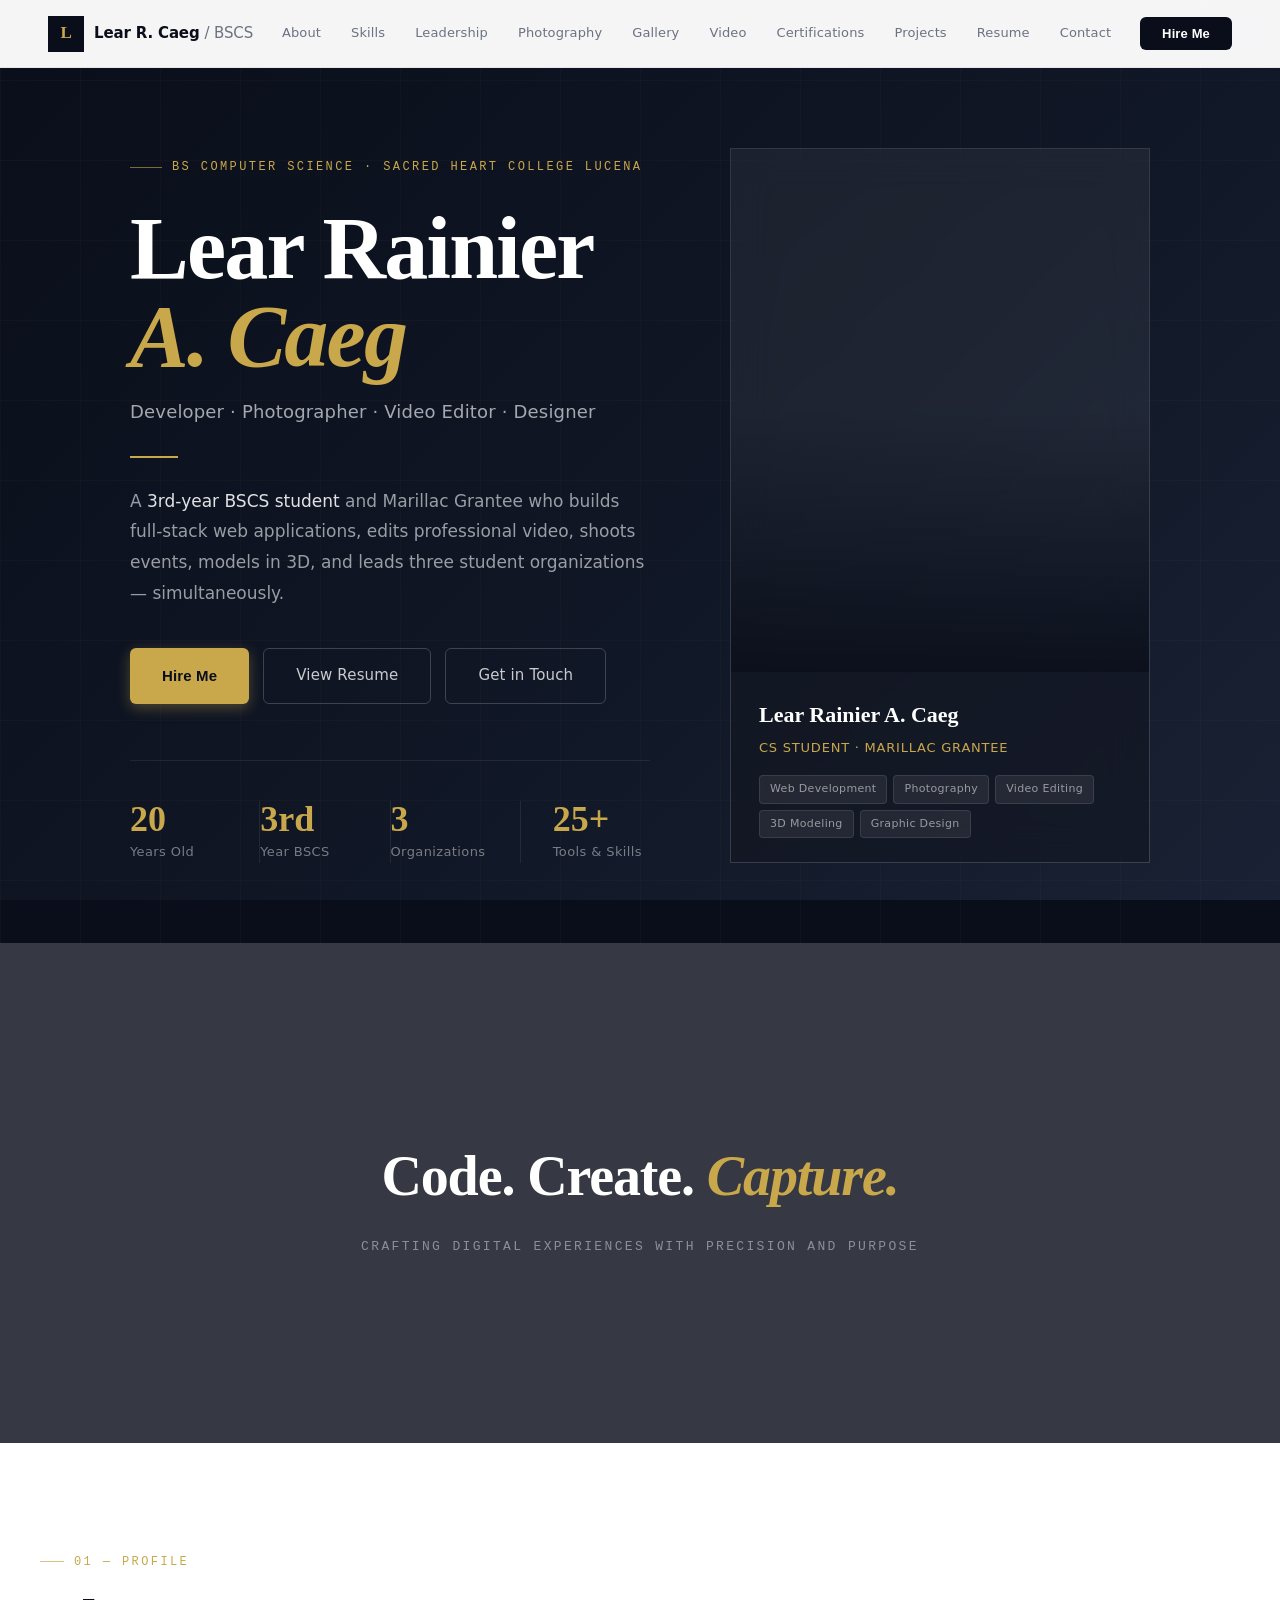
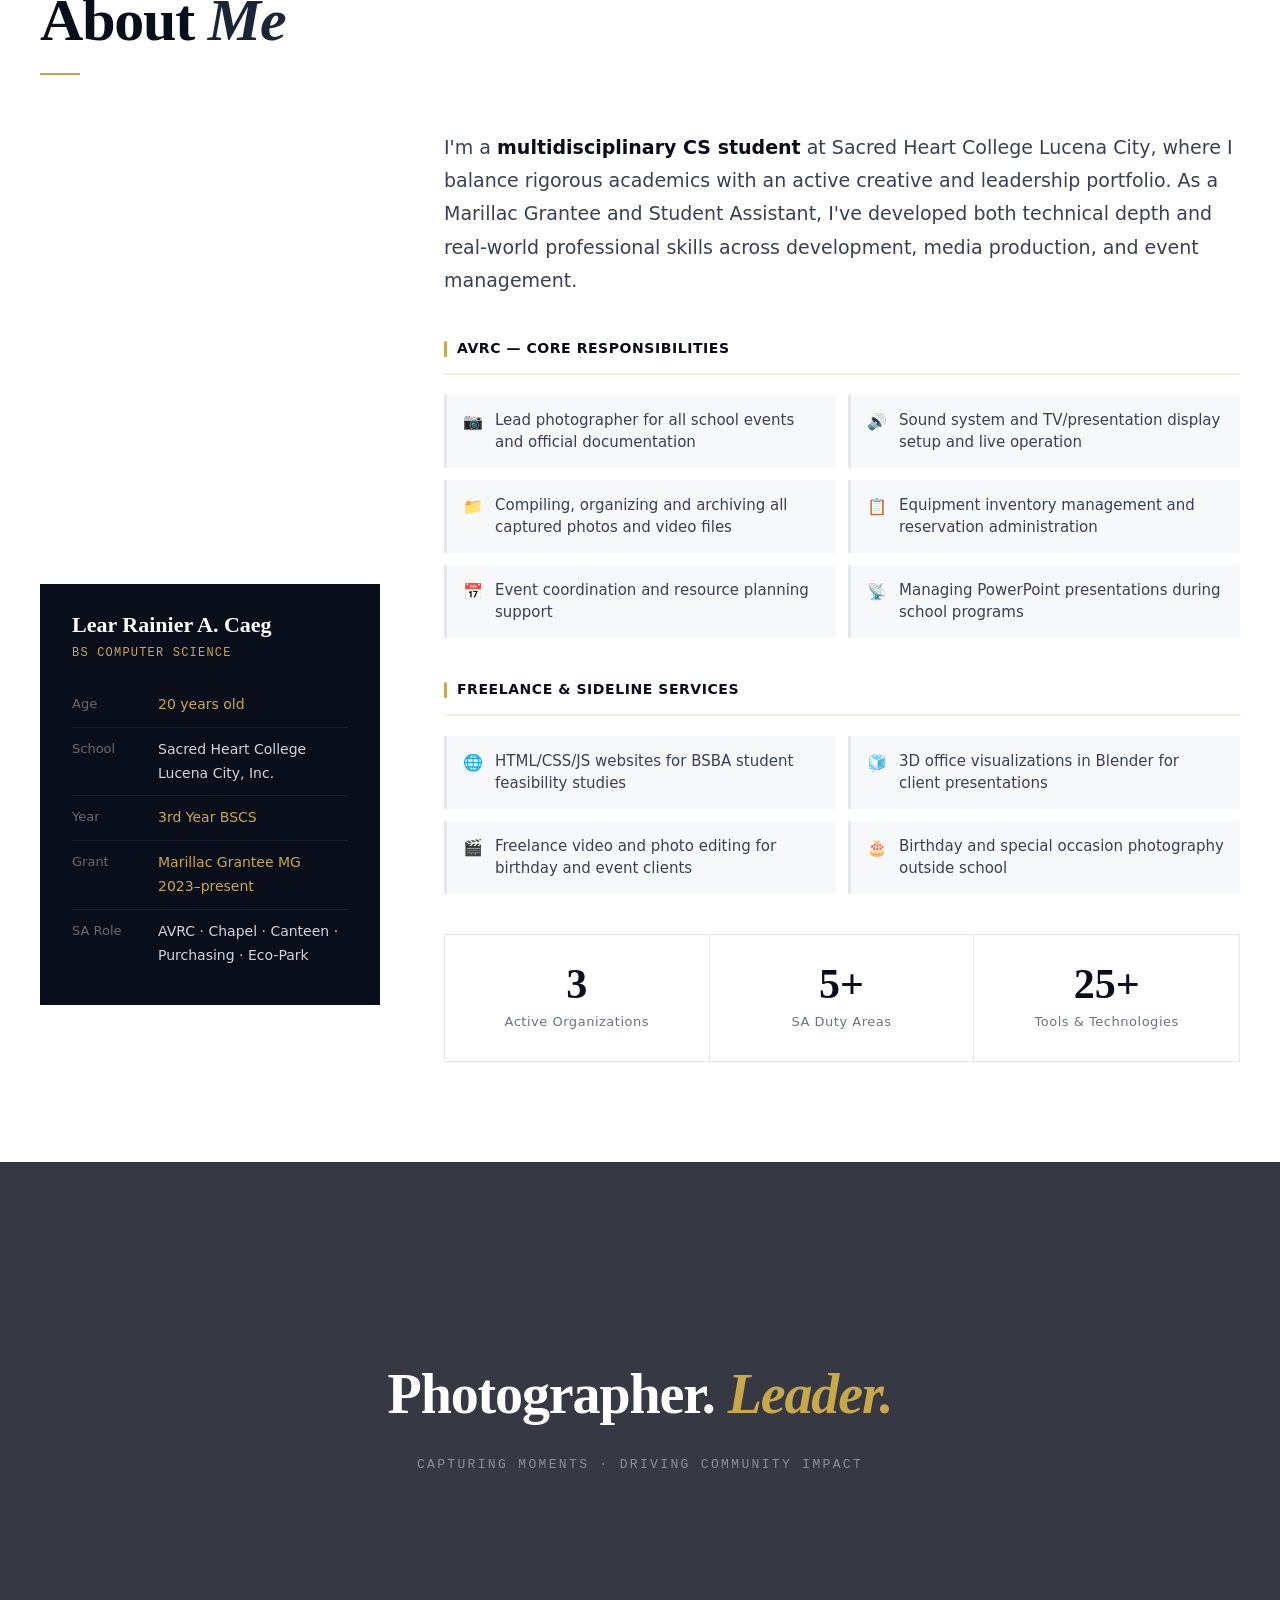
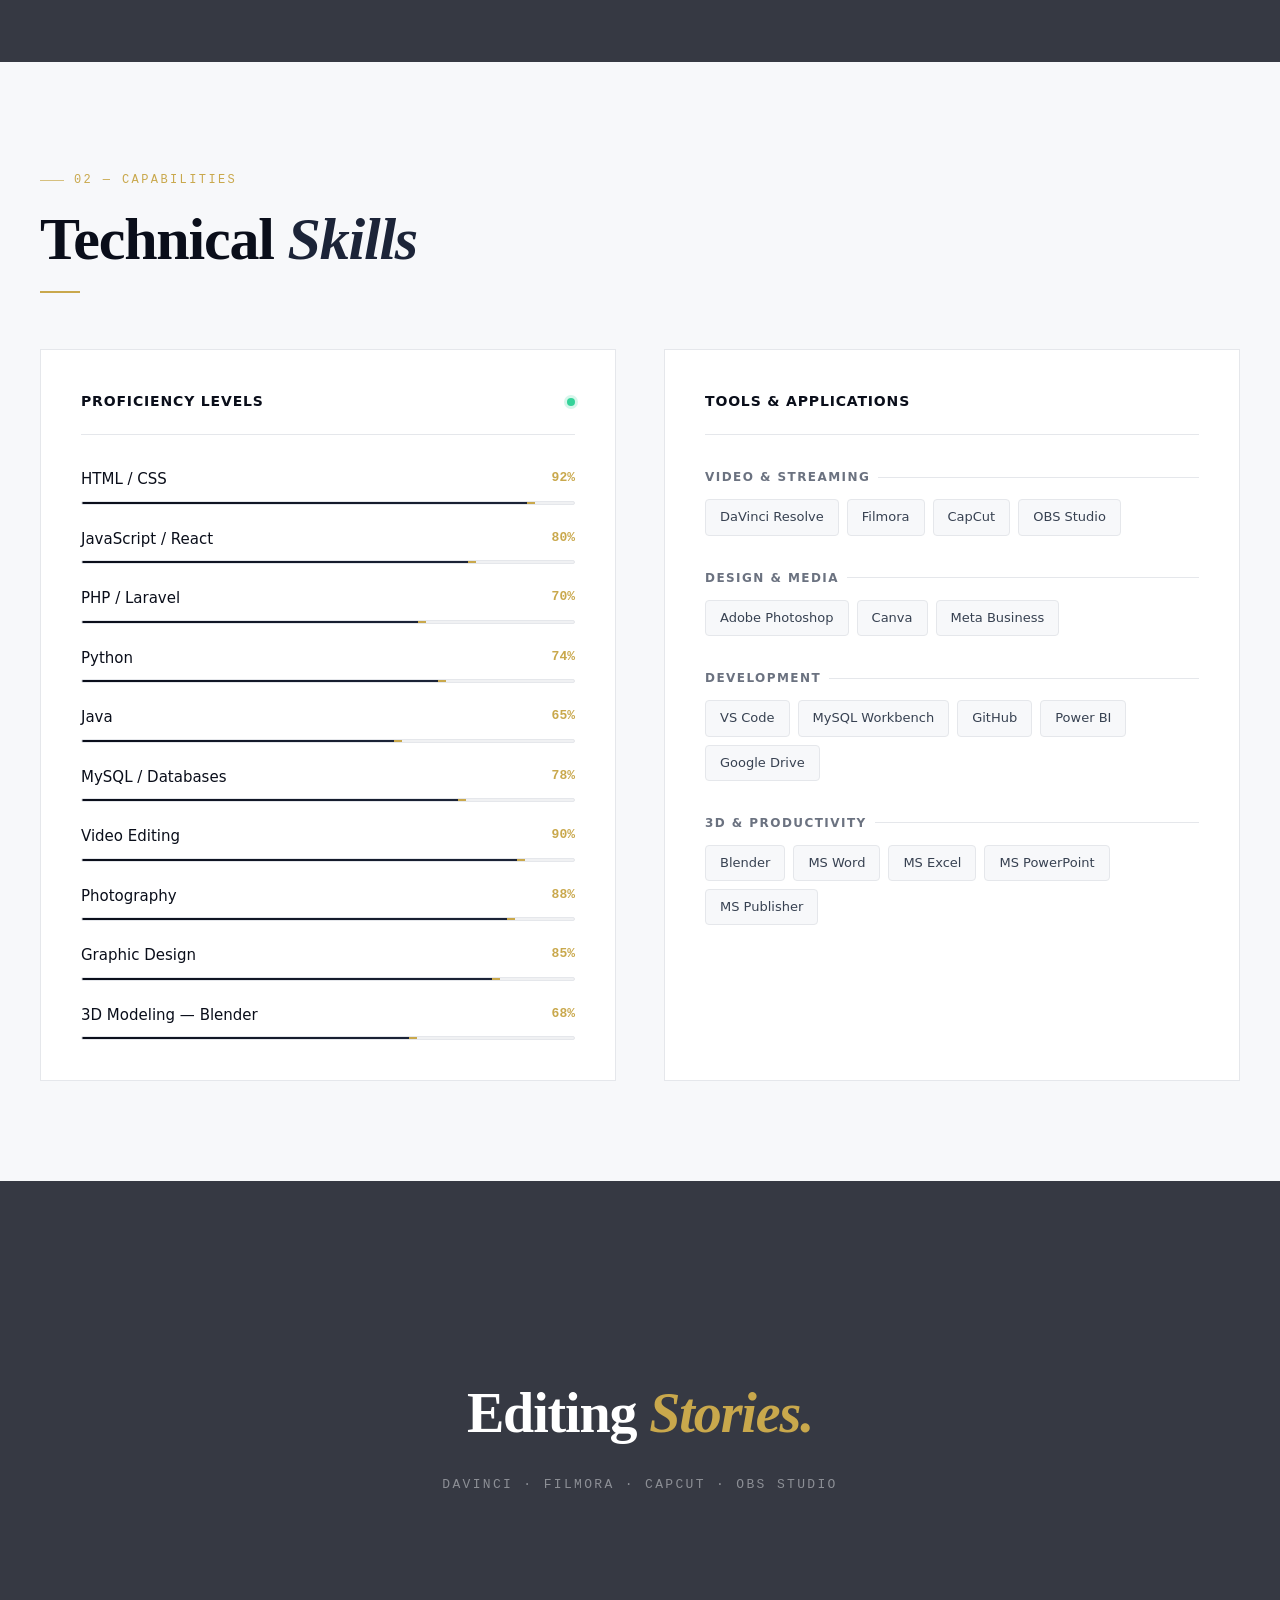
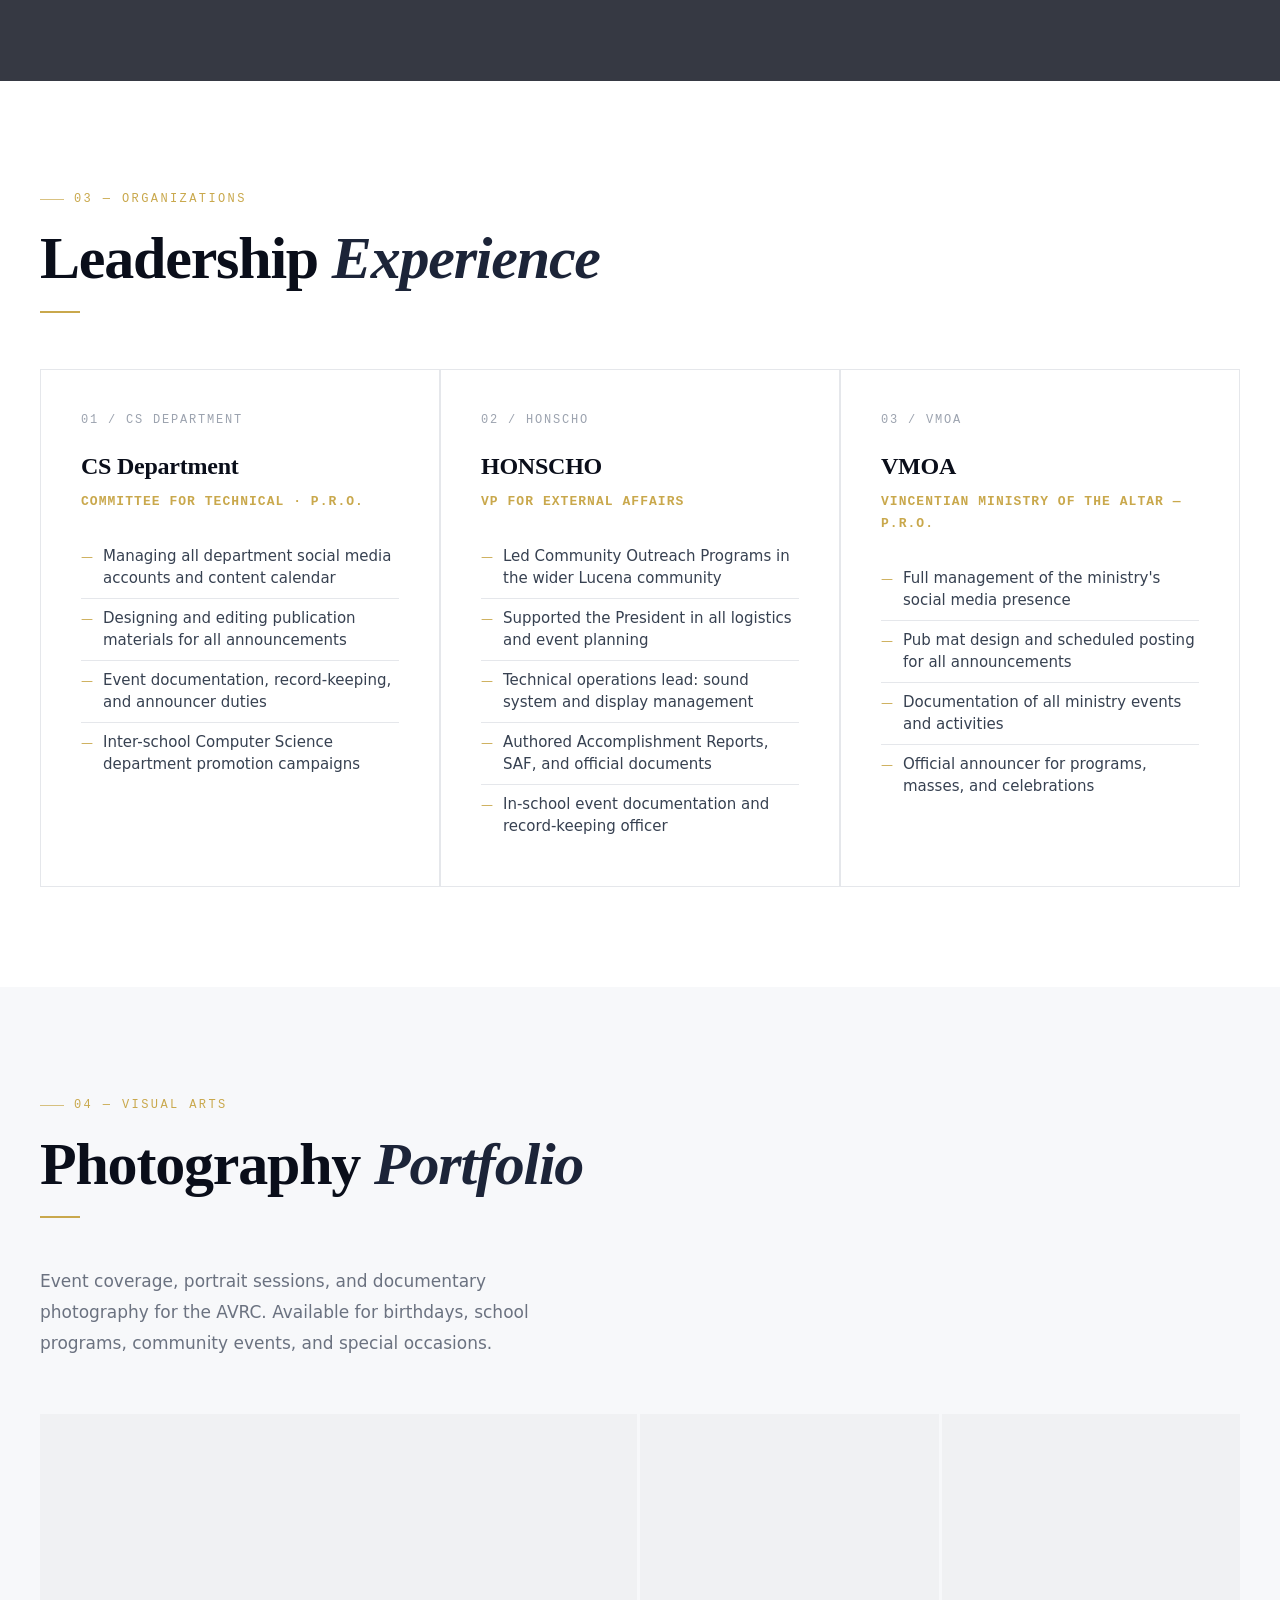
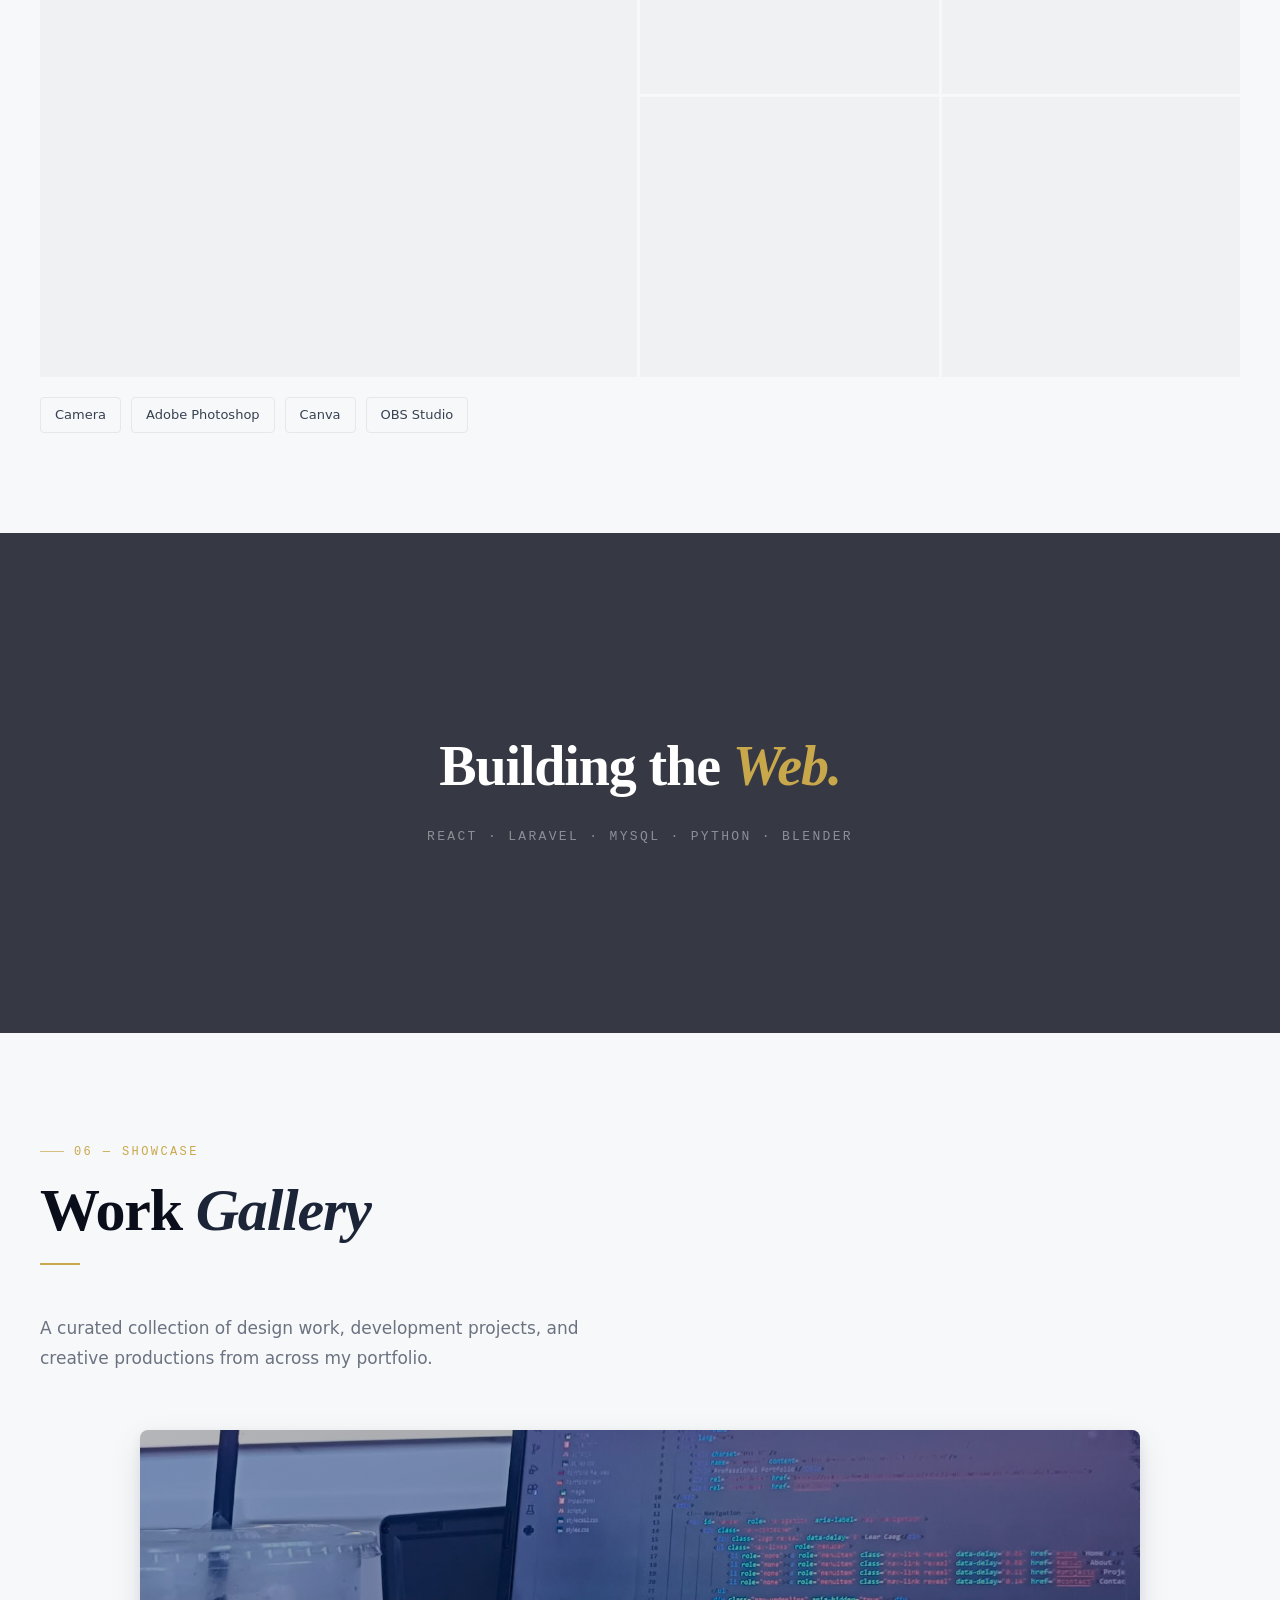
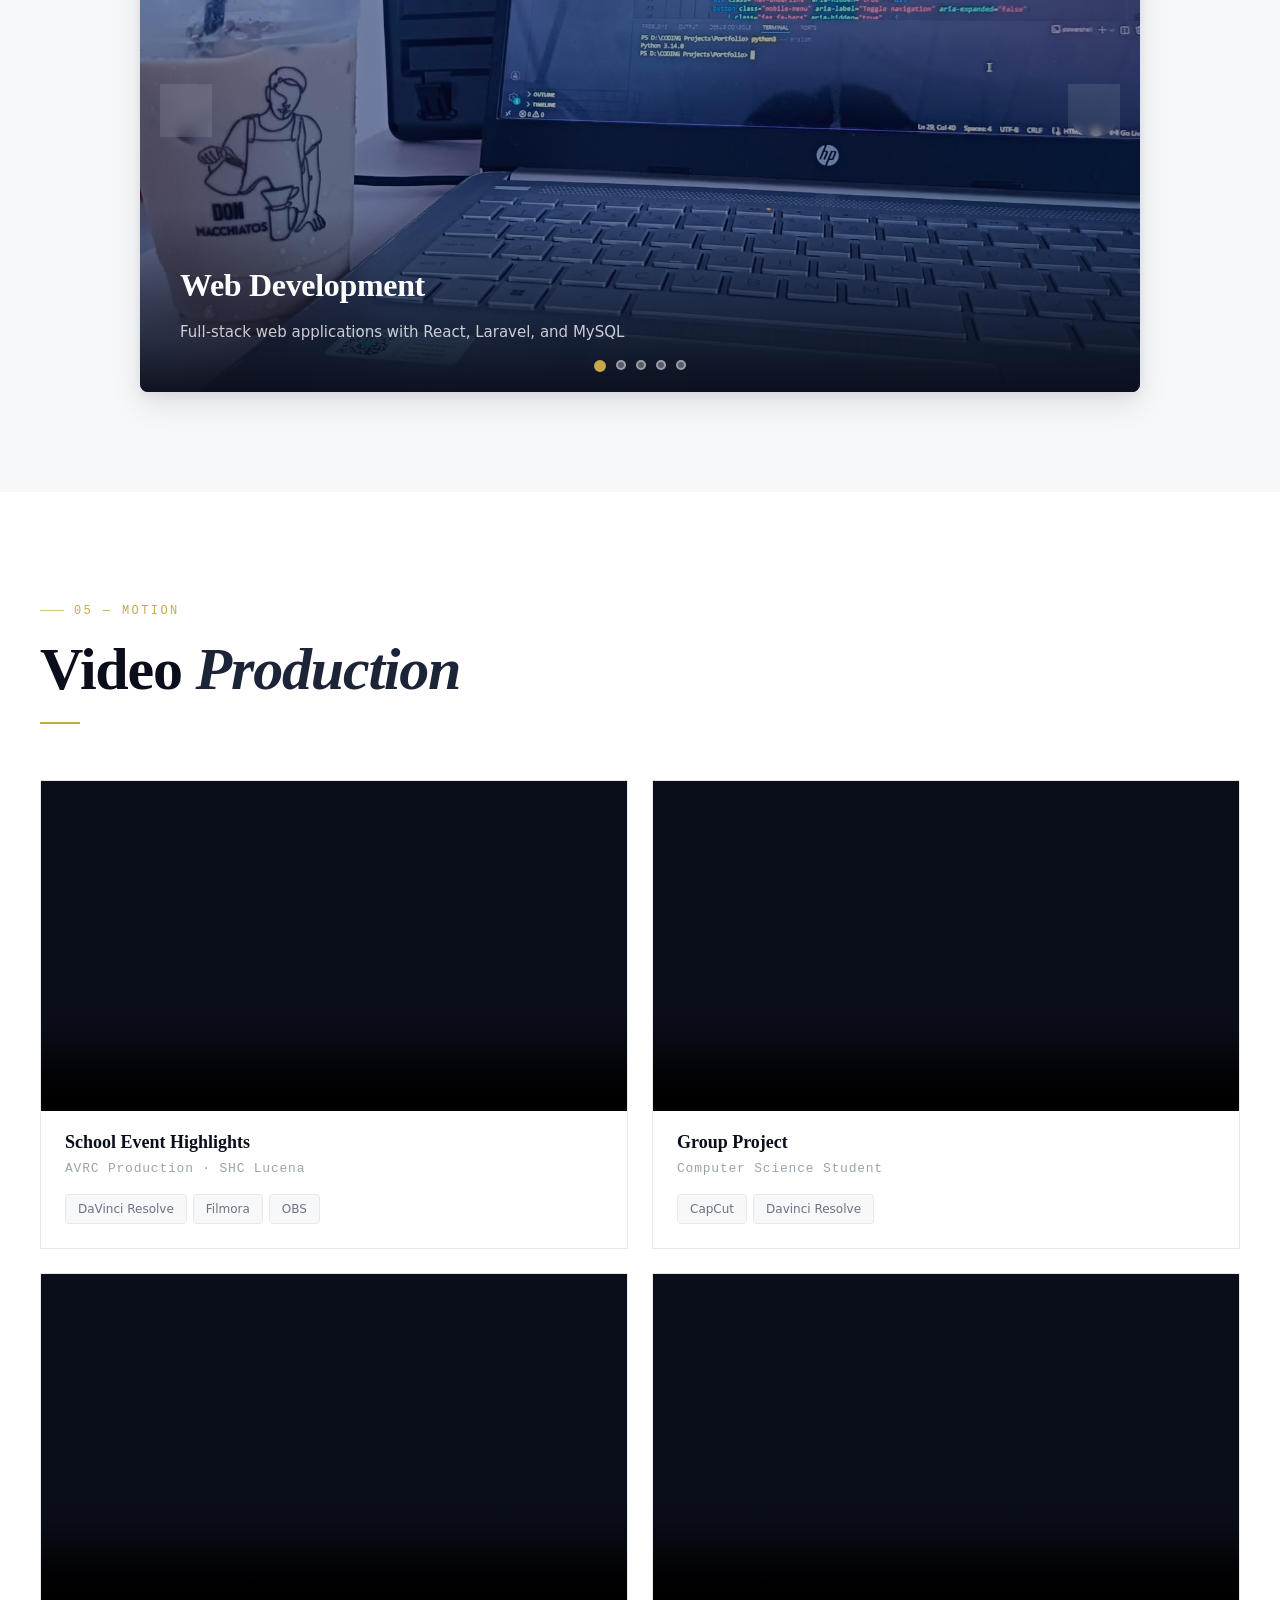
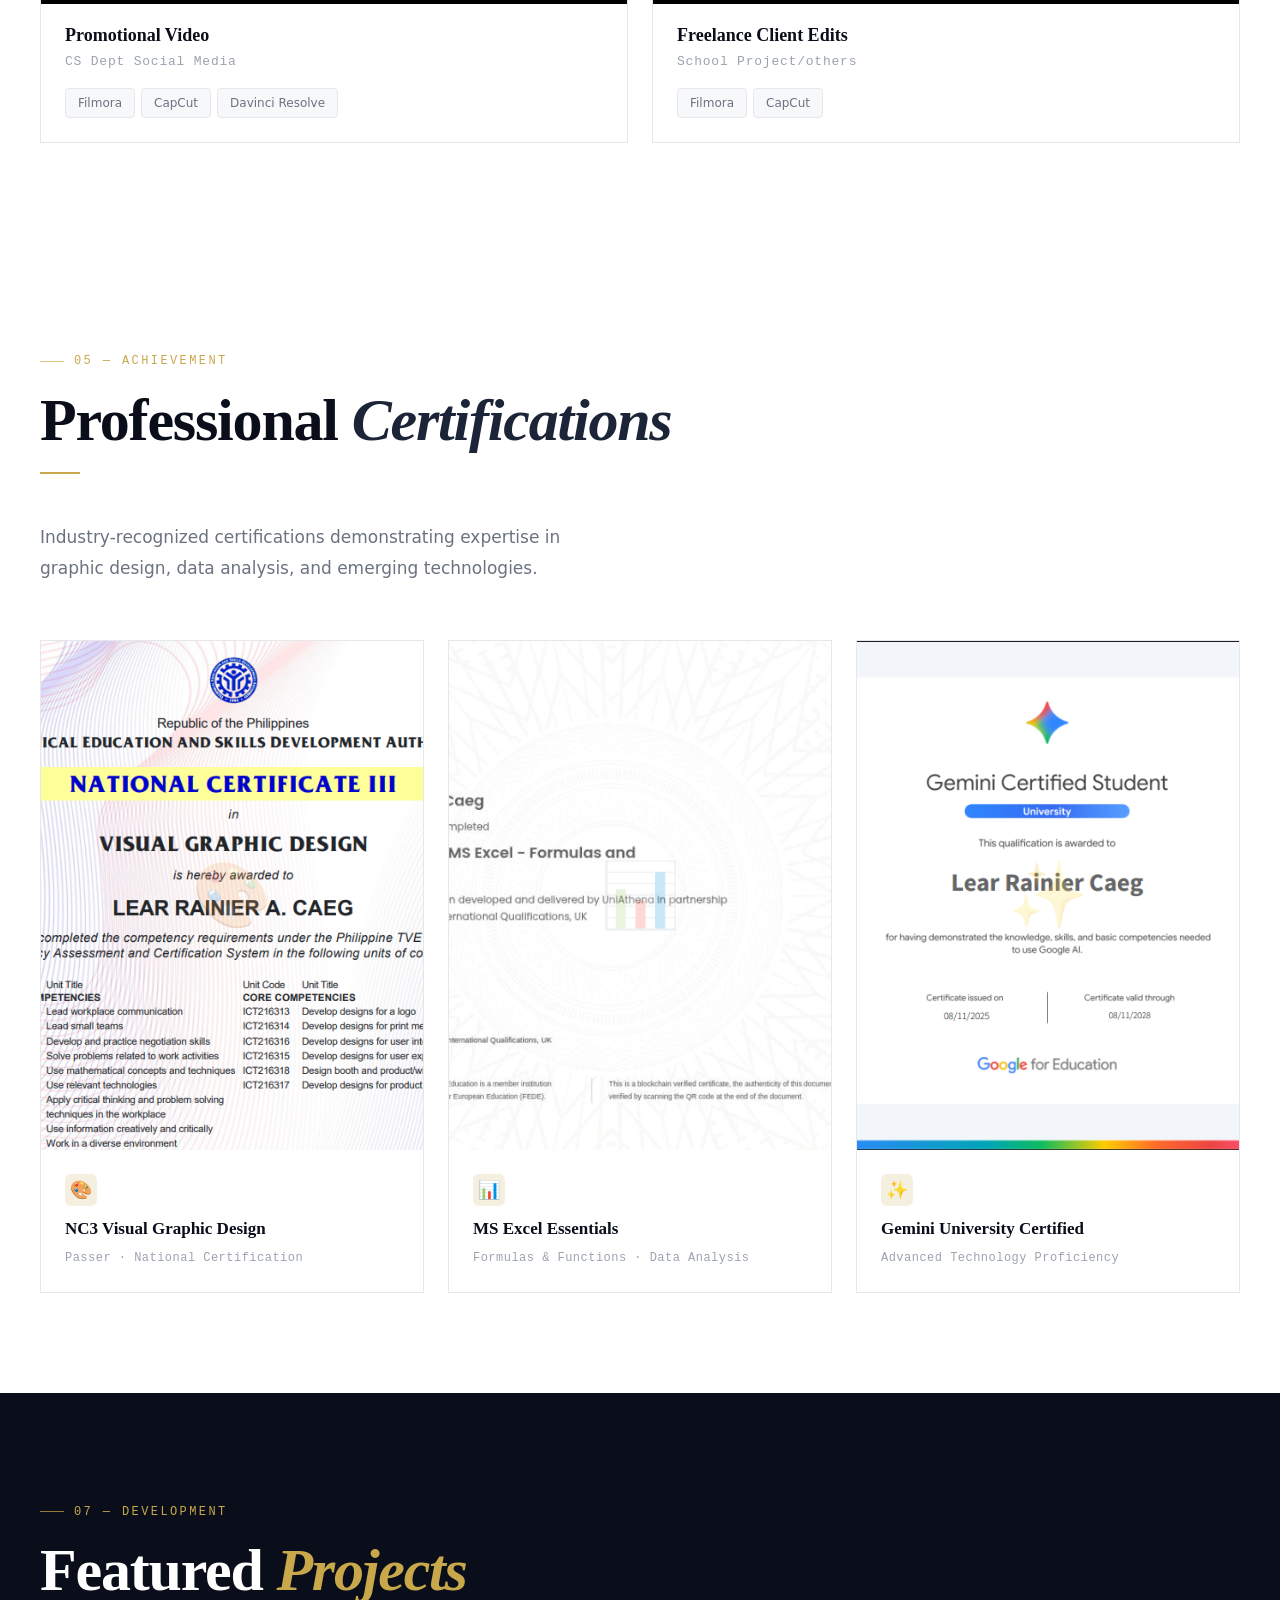
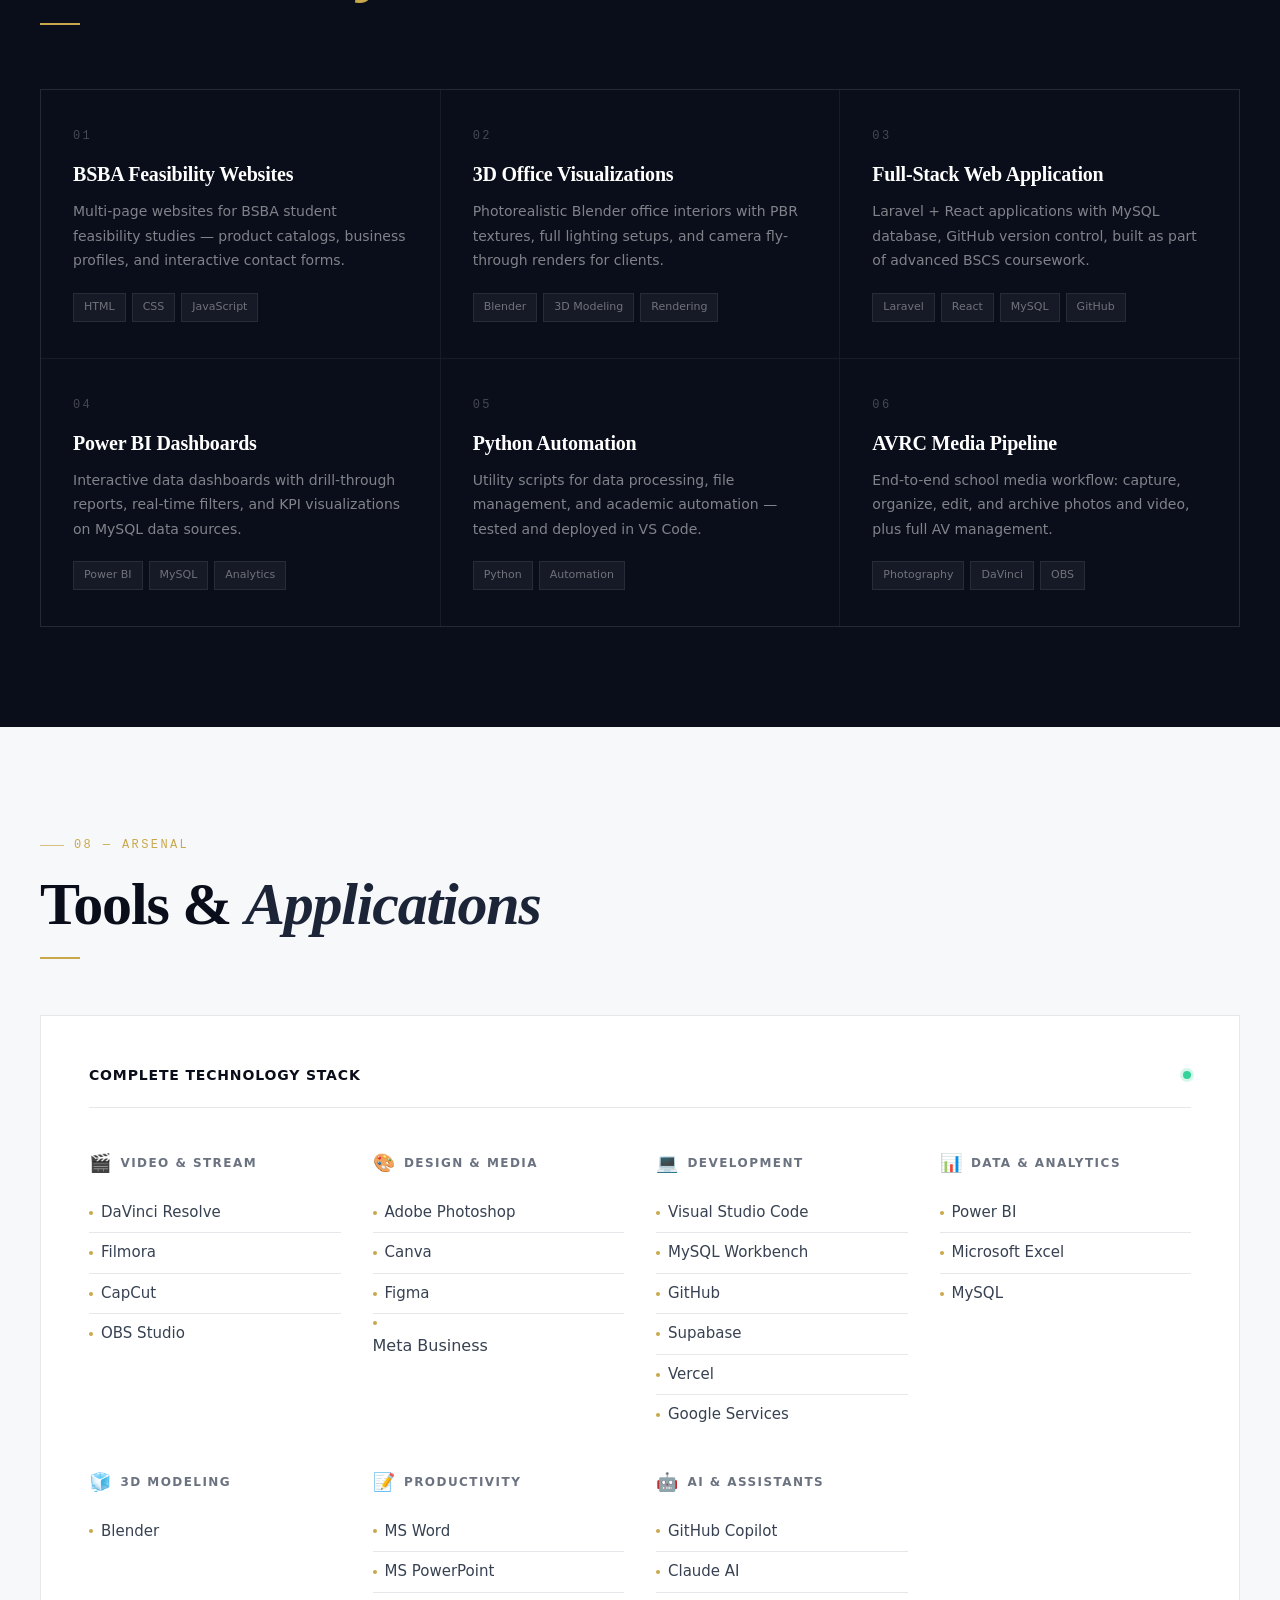
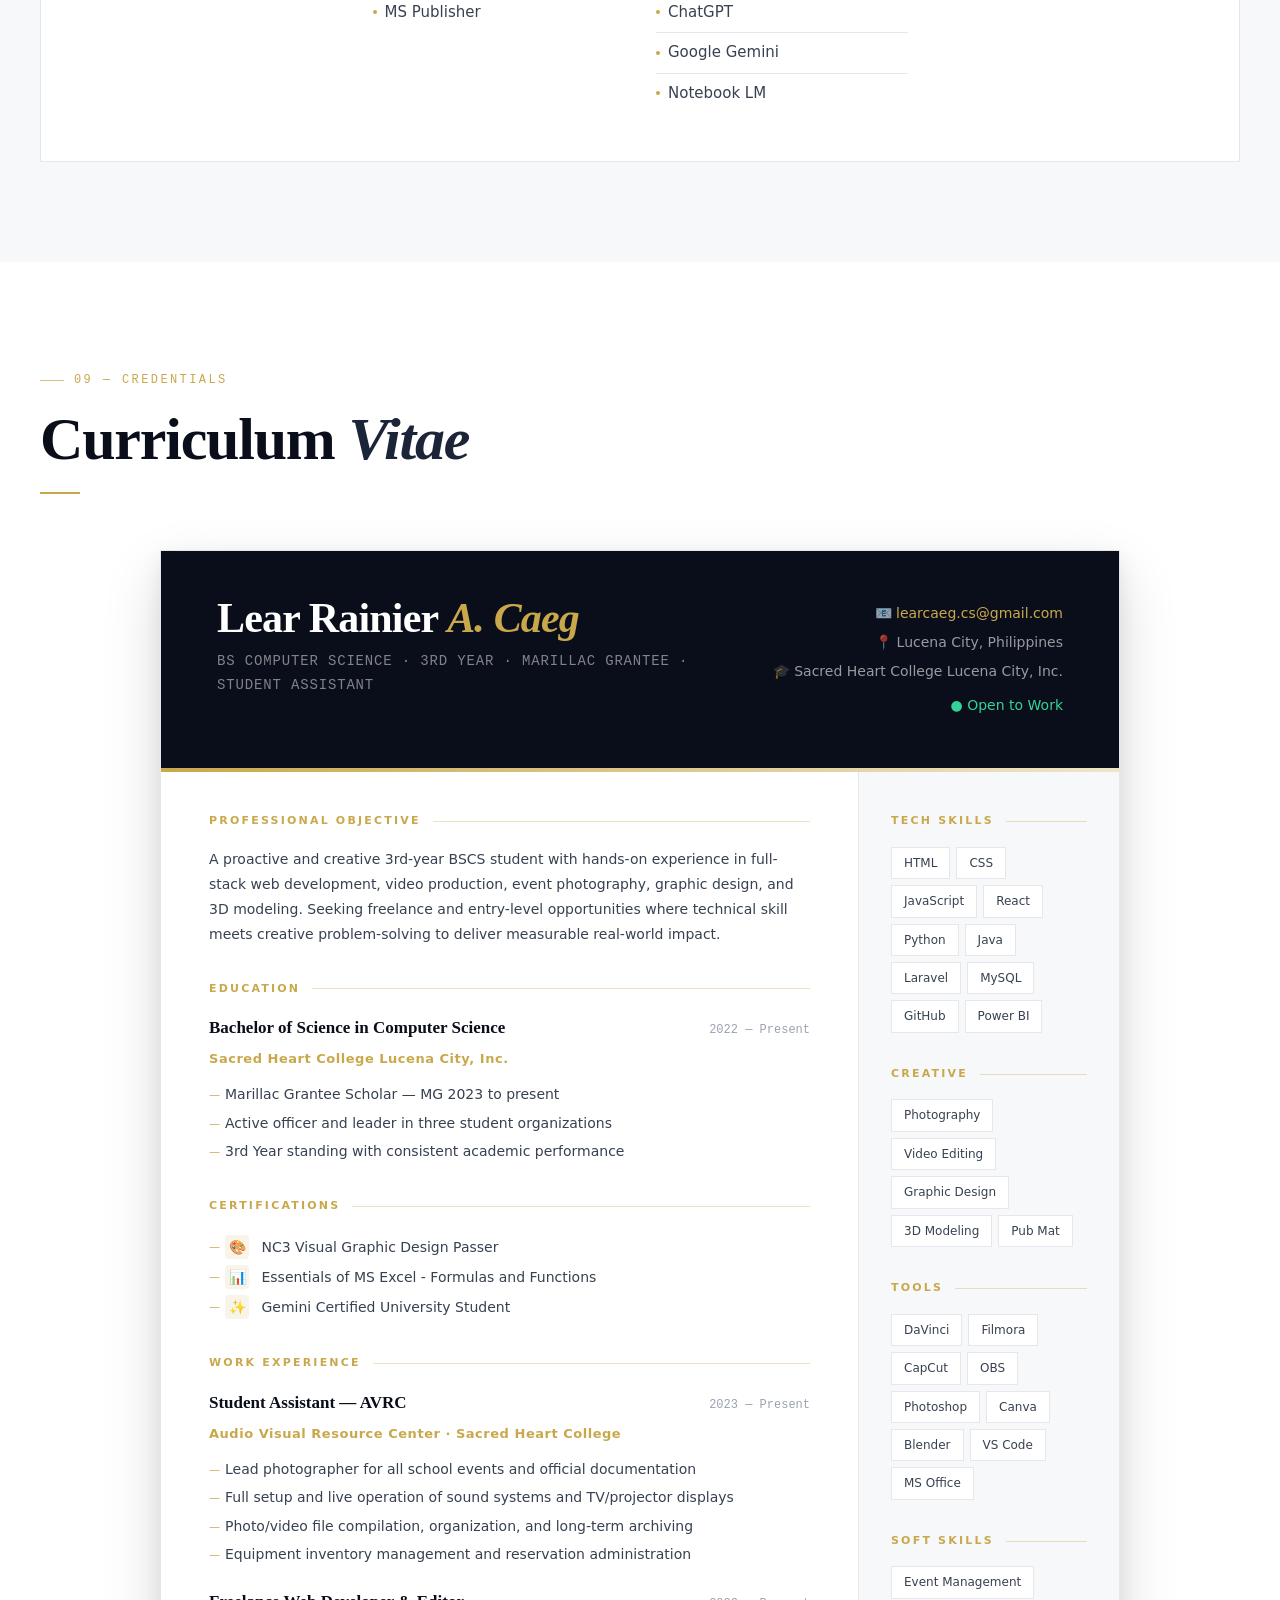
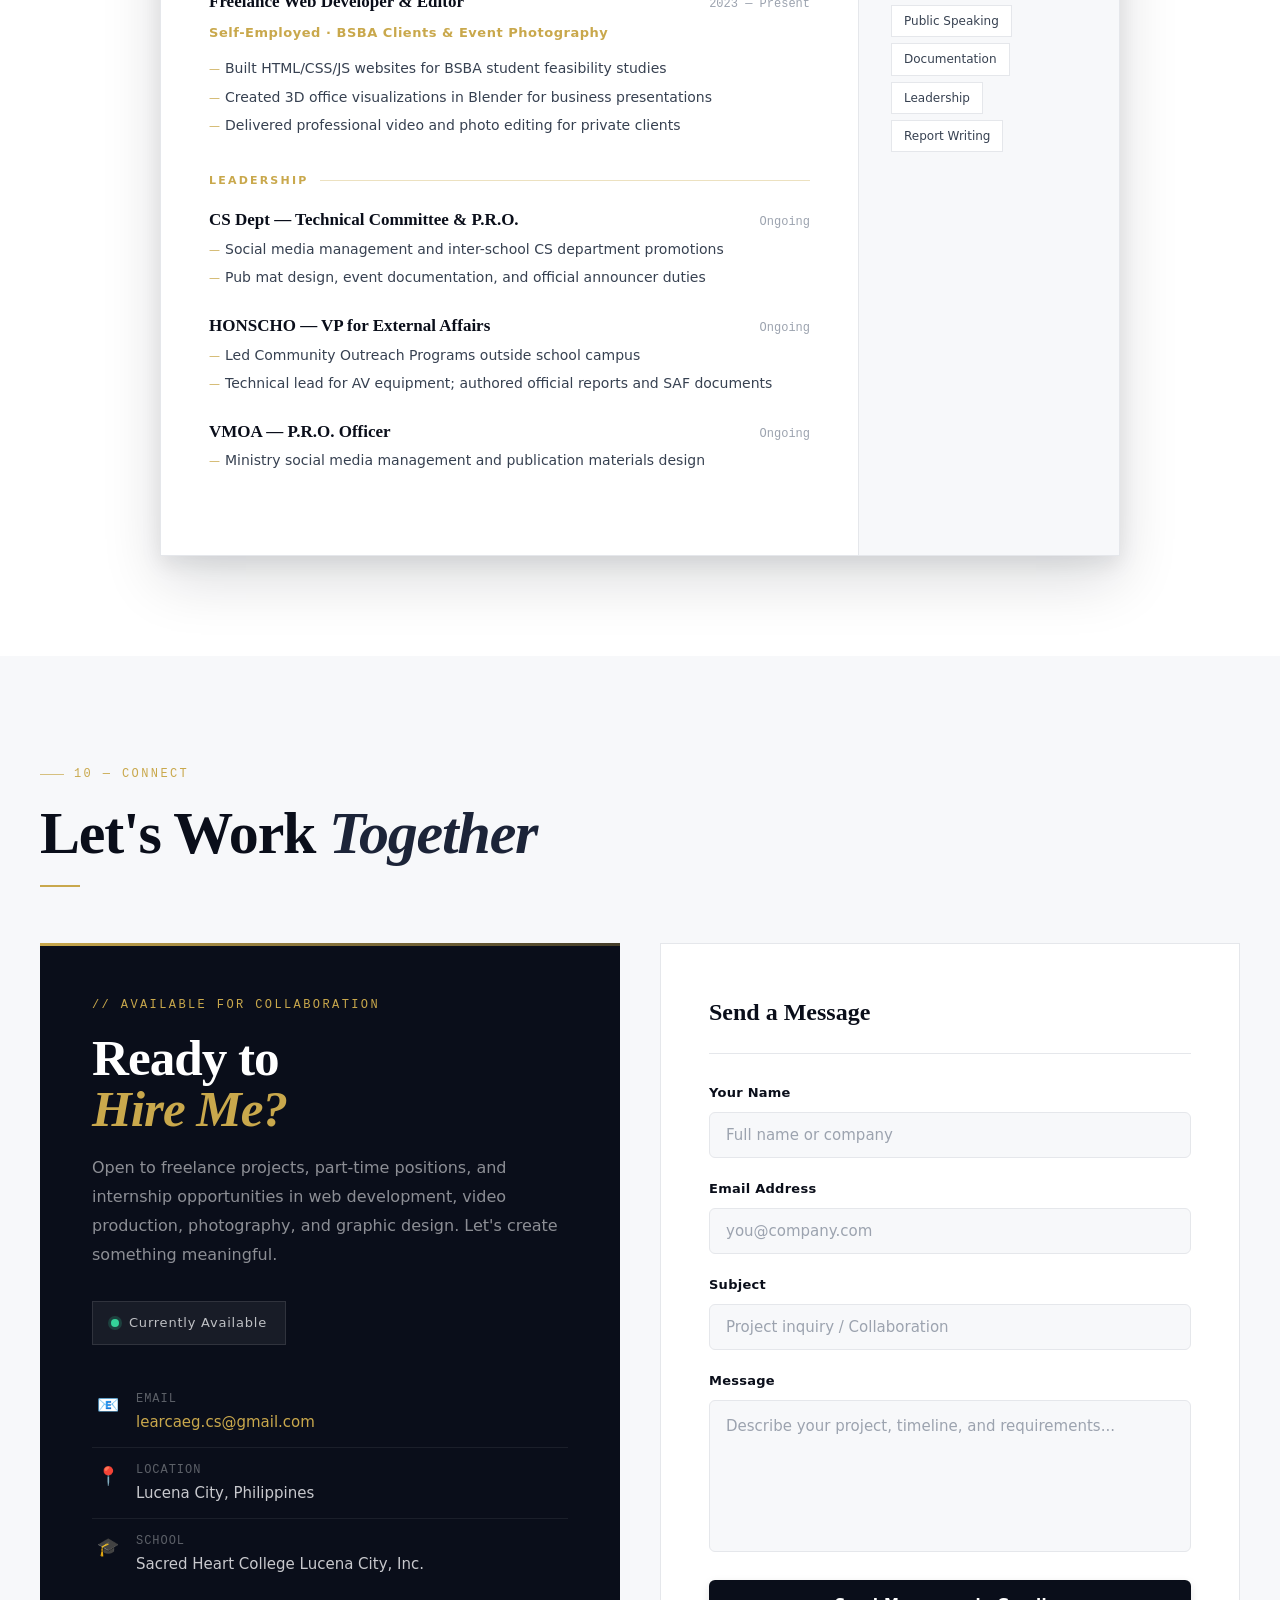
==== commit 6528bbf0: "Update index.html" ====
--- a/index.html
+++ b/index.html
@@ -4,7 +4,7 @@
 <meta charset="UTF-8"/>
 <meta name="viewport" content="width=device-width, initial-scale=1.0"/>
 <title>Lear Rainier A. Caeg — CS Portfolio</title>
-<meta http-equiv="Content-Security-Policy" content="default-src 'self'; script-src 'self'; style-src 'self' https://fonts.googleapis.com; font-src https://fonts.gstatic.com; img-src 'self' data: https:; video-src 'self' data:; connect-src 'none'; frame-ancestors 'none'; base-uri 'self'; form-action 'self'">
+<meta http-equiv="Content-Security-Policy" content="default-src 'self'; script-src 'self'; style-src 'self' 'unsafe-inline' https://fonts.googleapis.com; font-src https://fonts.gstatic.com; img-src 'self' data: https:; video-src 'self' data:; connect-src 'none'; frame-ancestors 'none'; base-uri 'self'; form-action 'self'">
 <link href="https://fonts.googleapis.com/css2?family=Playfair+Display:ital,wght@0,400;0,500;0,600;0,700;0,800;0,900;1,400;1,700&family=Inter:wght@300;400;500;600;700&family=JetBrains+Mono:wght@400;500&display=swap" rel="stylesheet">
 <link rel="stylesheet" href="style.css">
 </head>
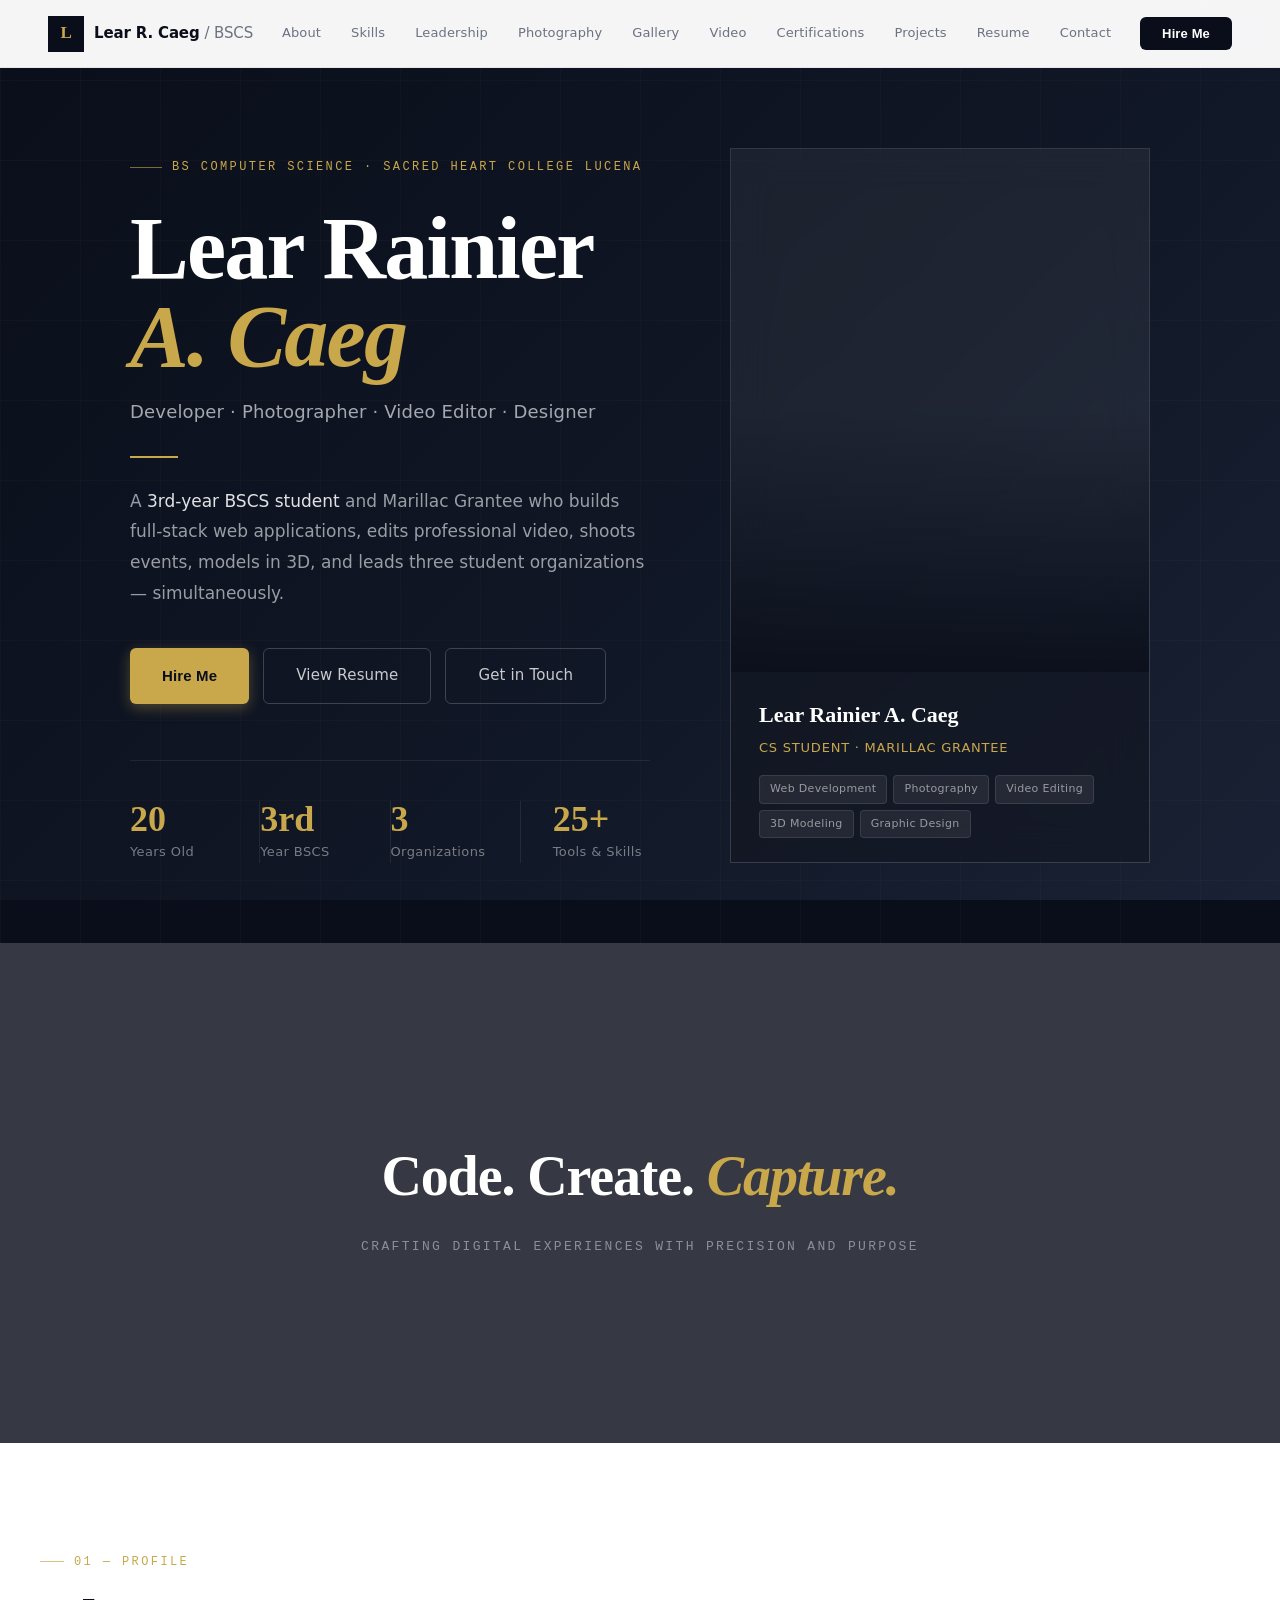
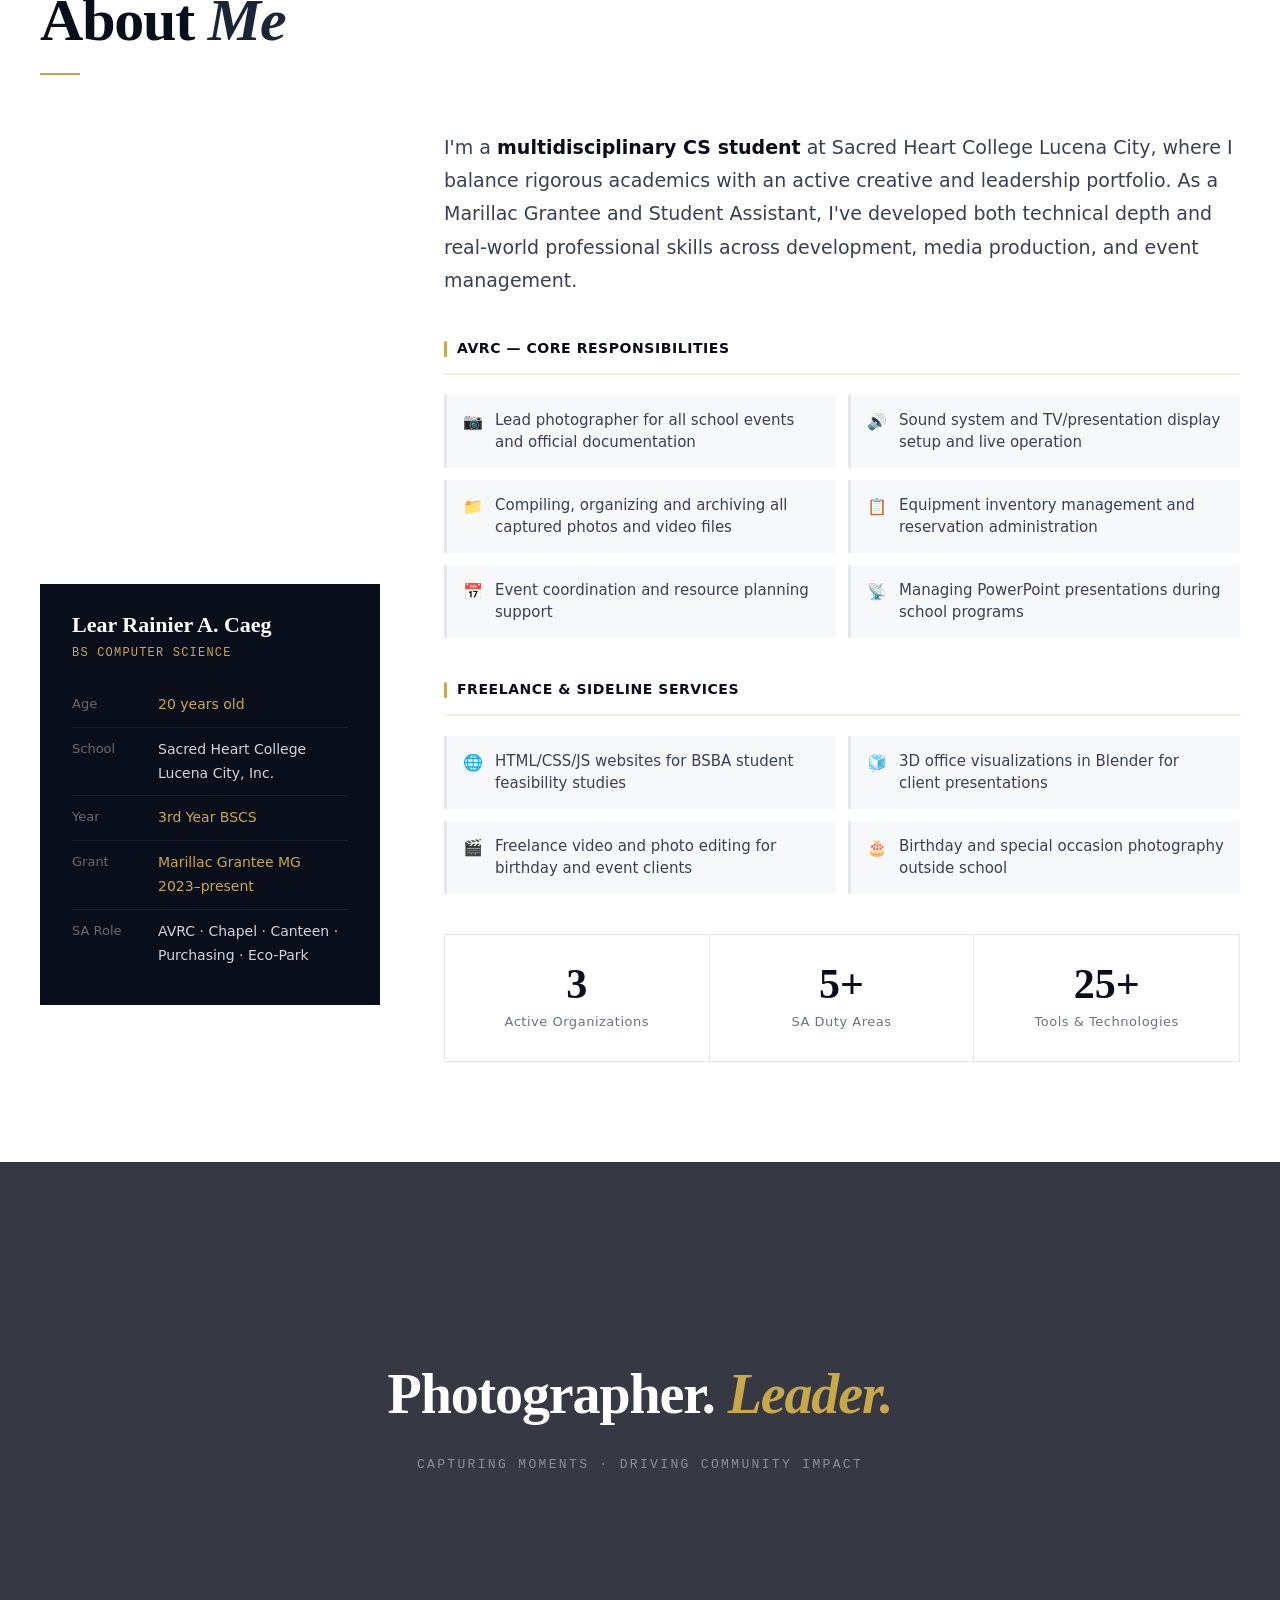
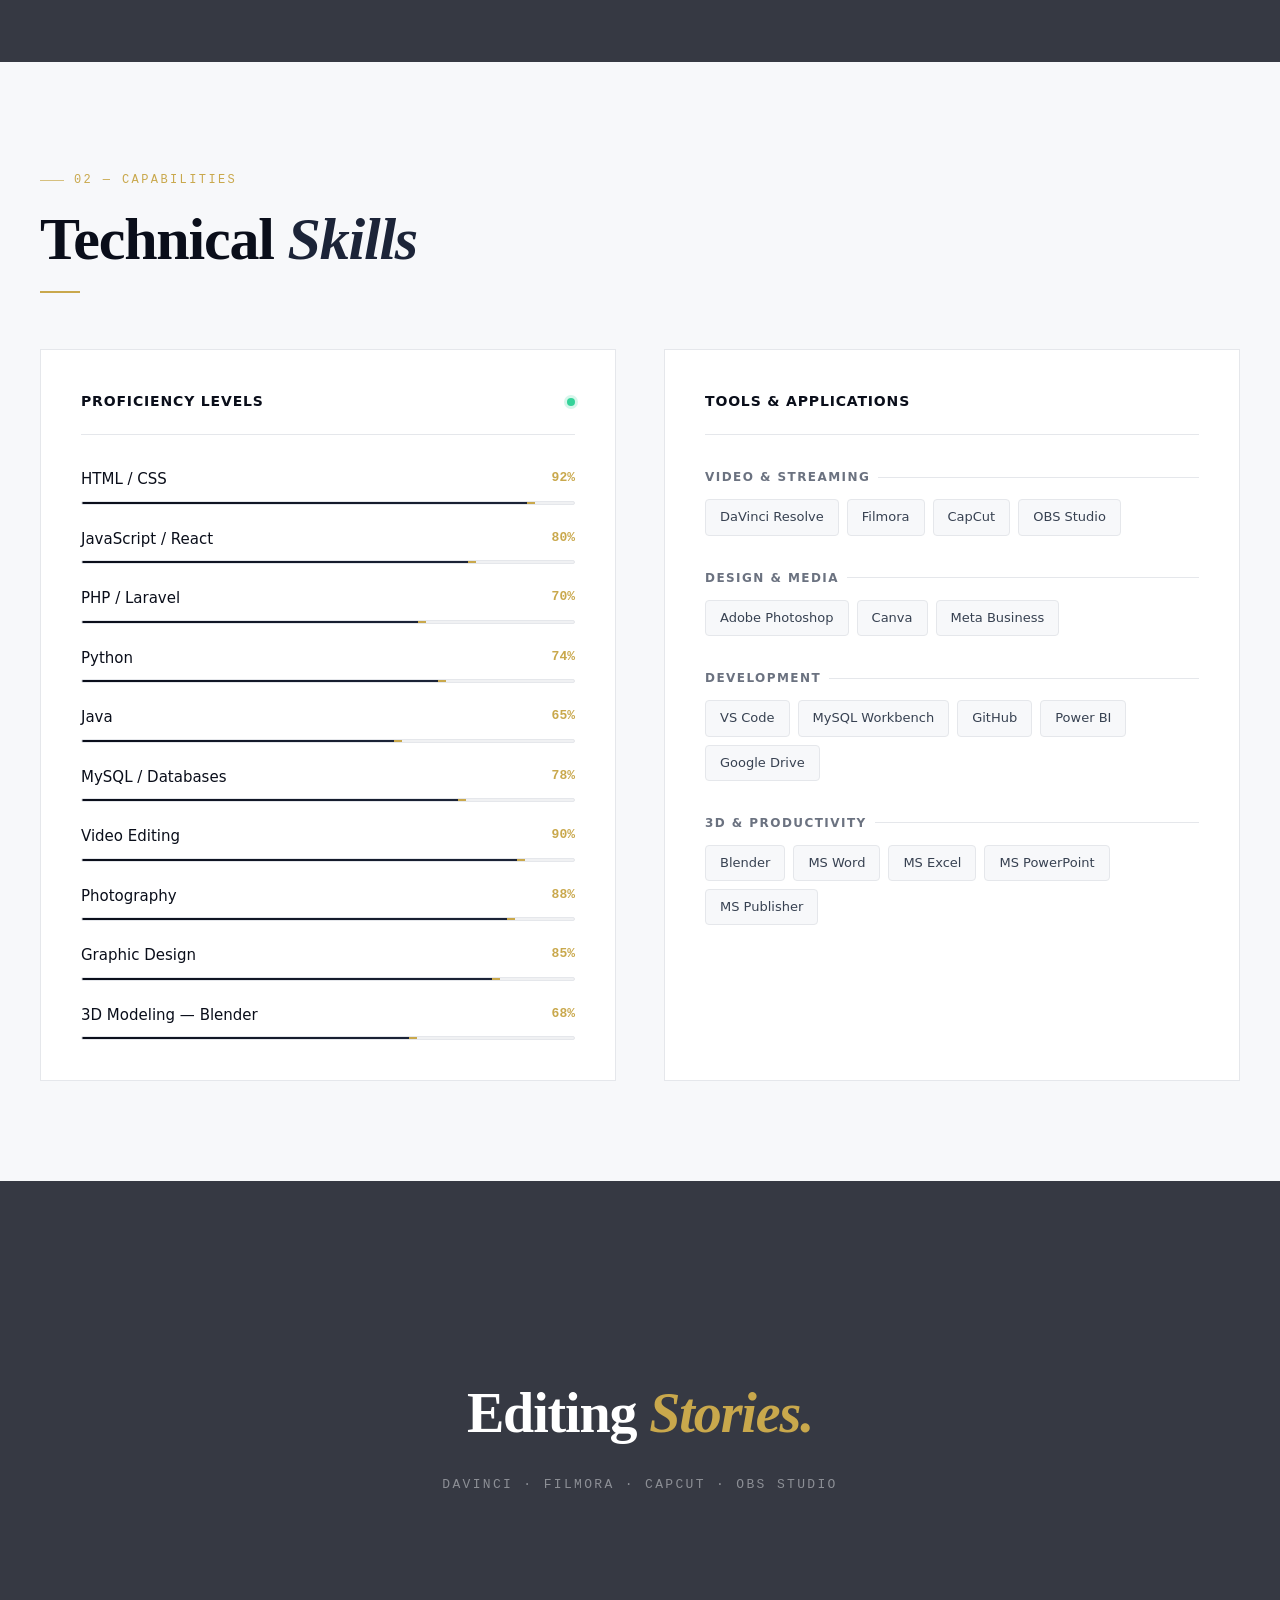
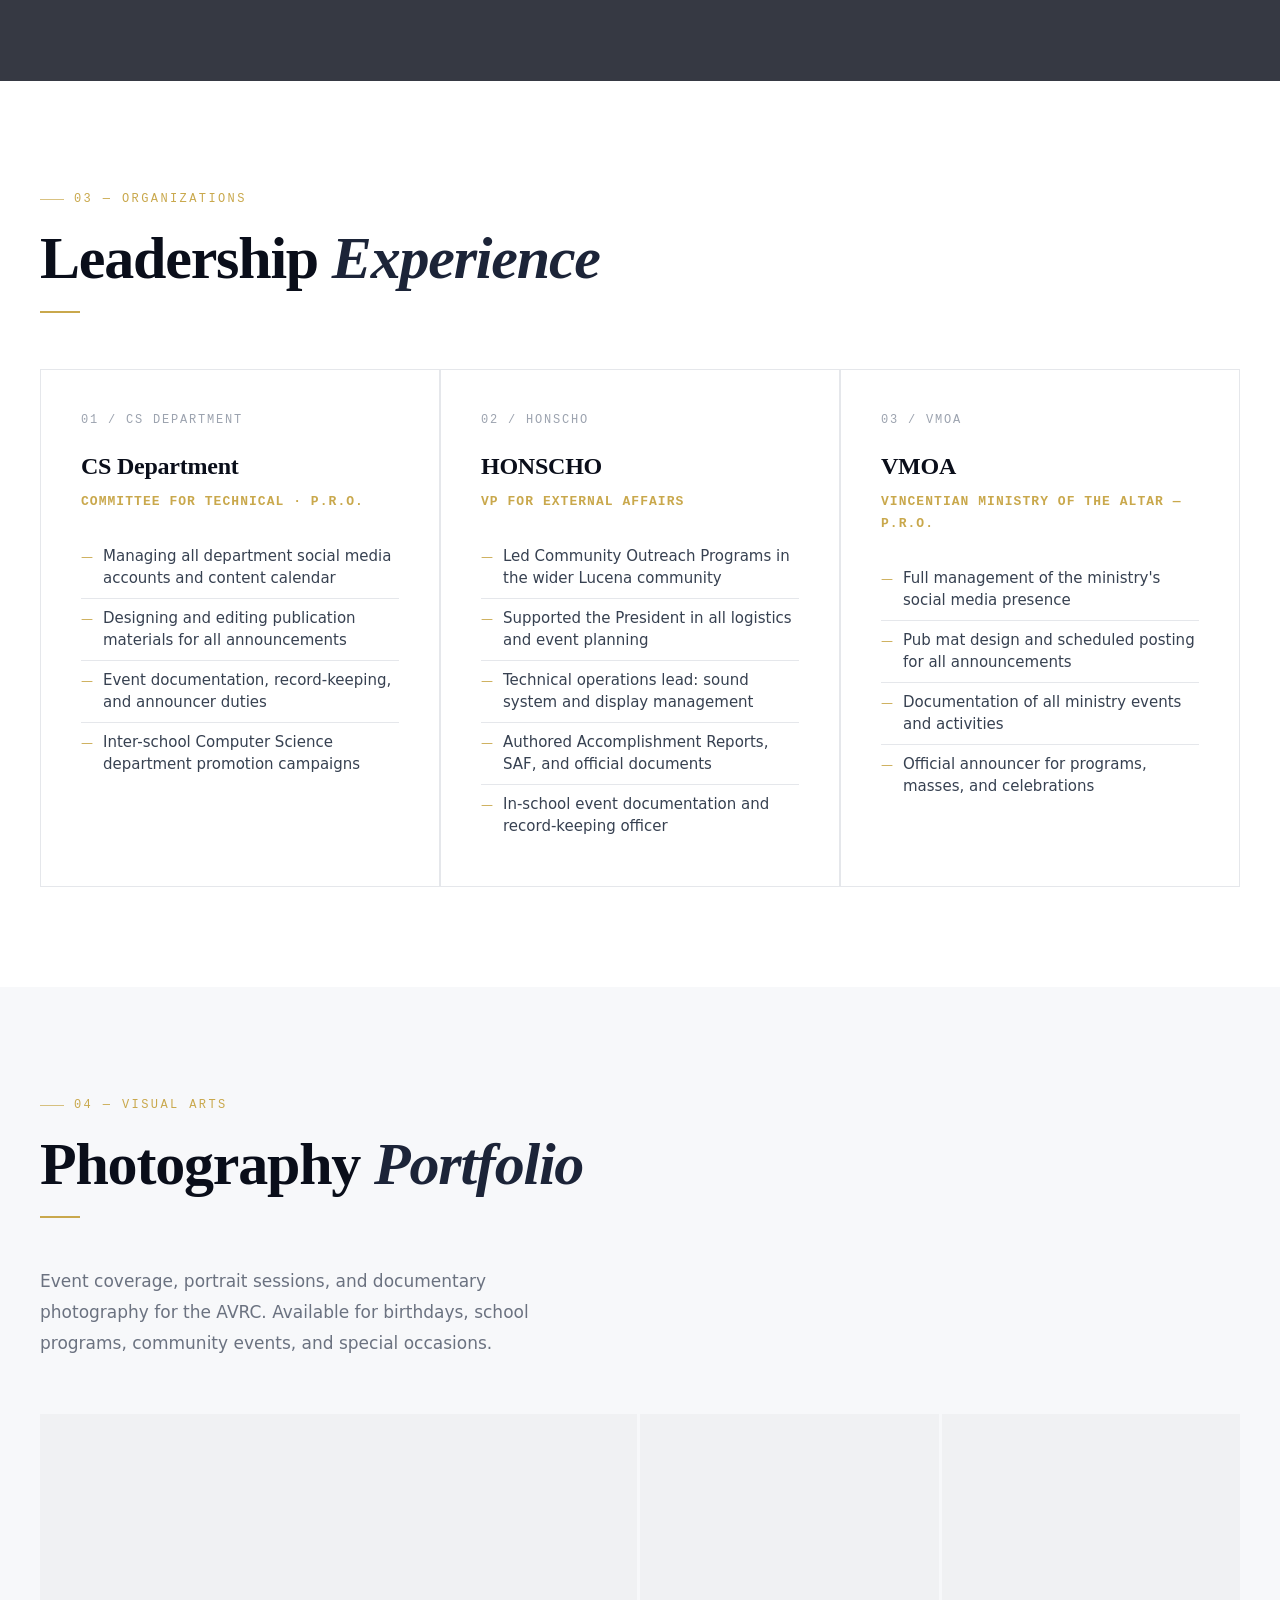
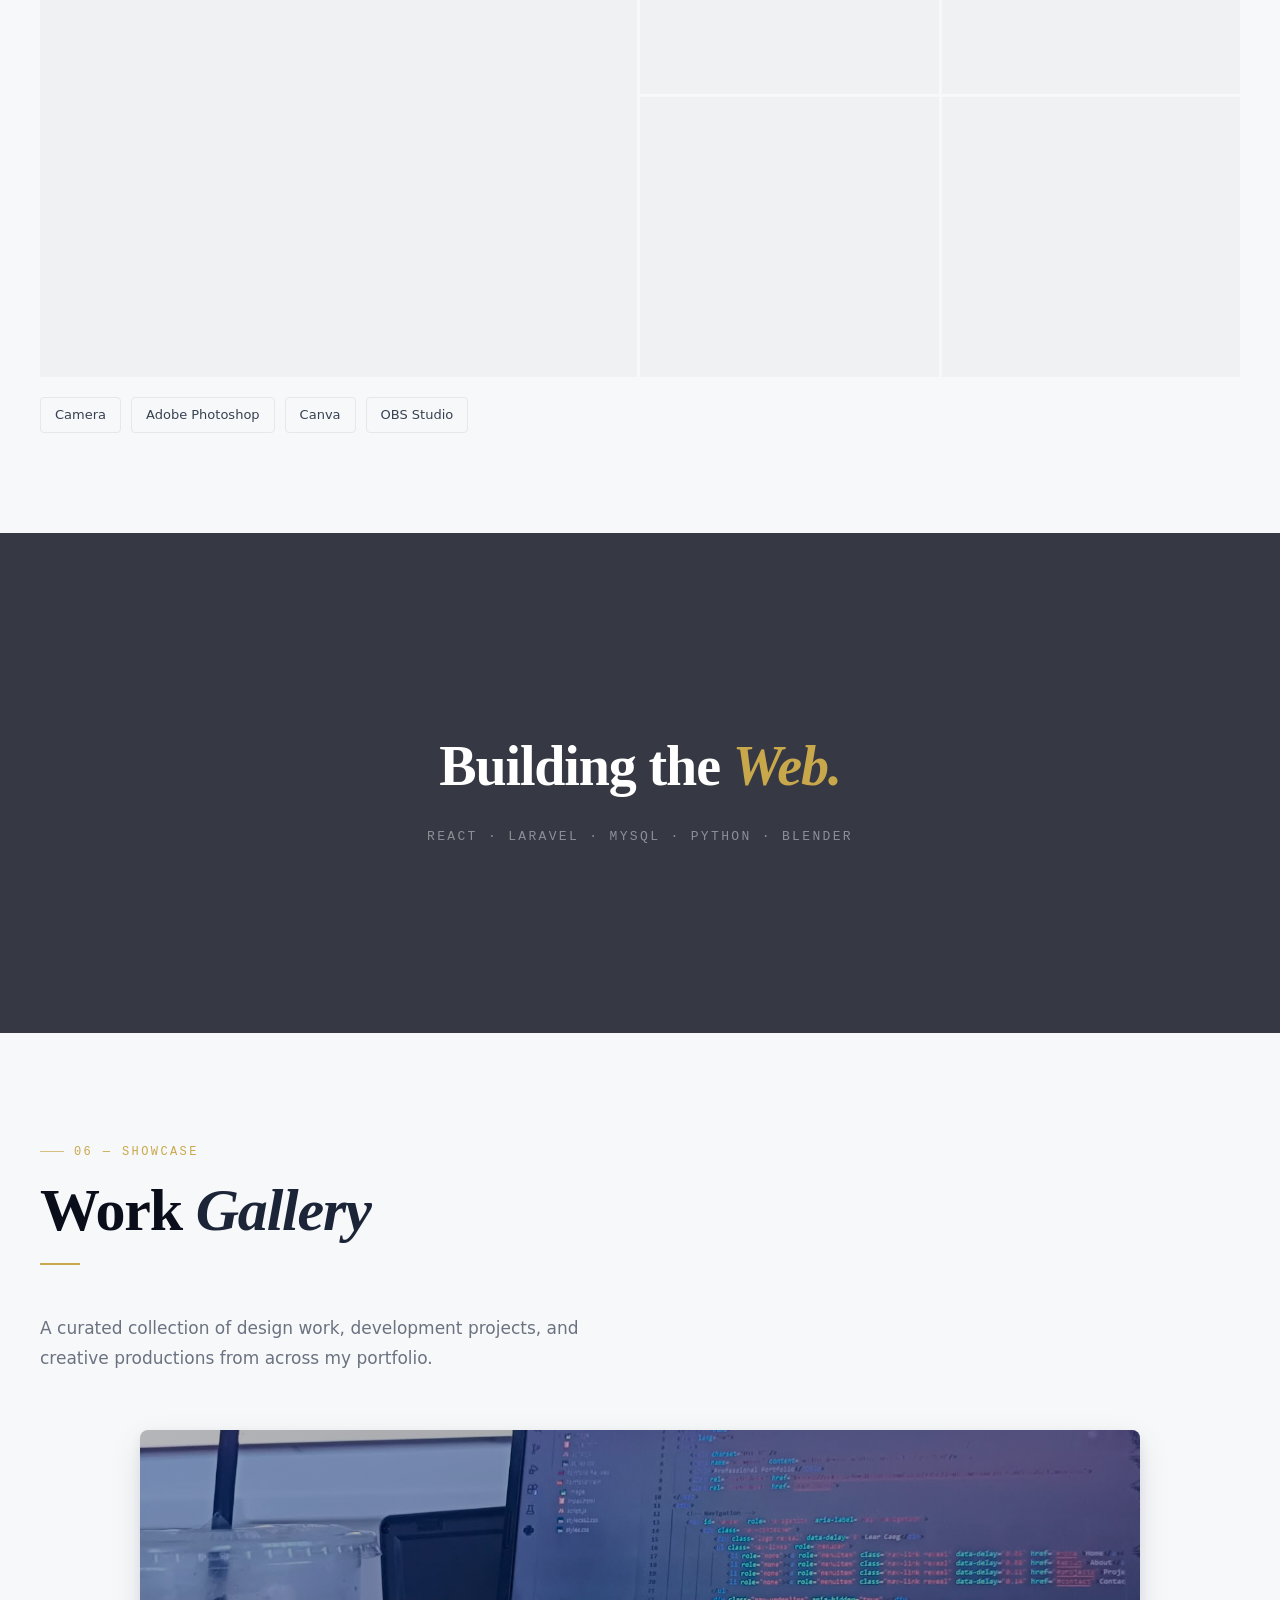
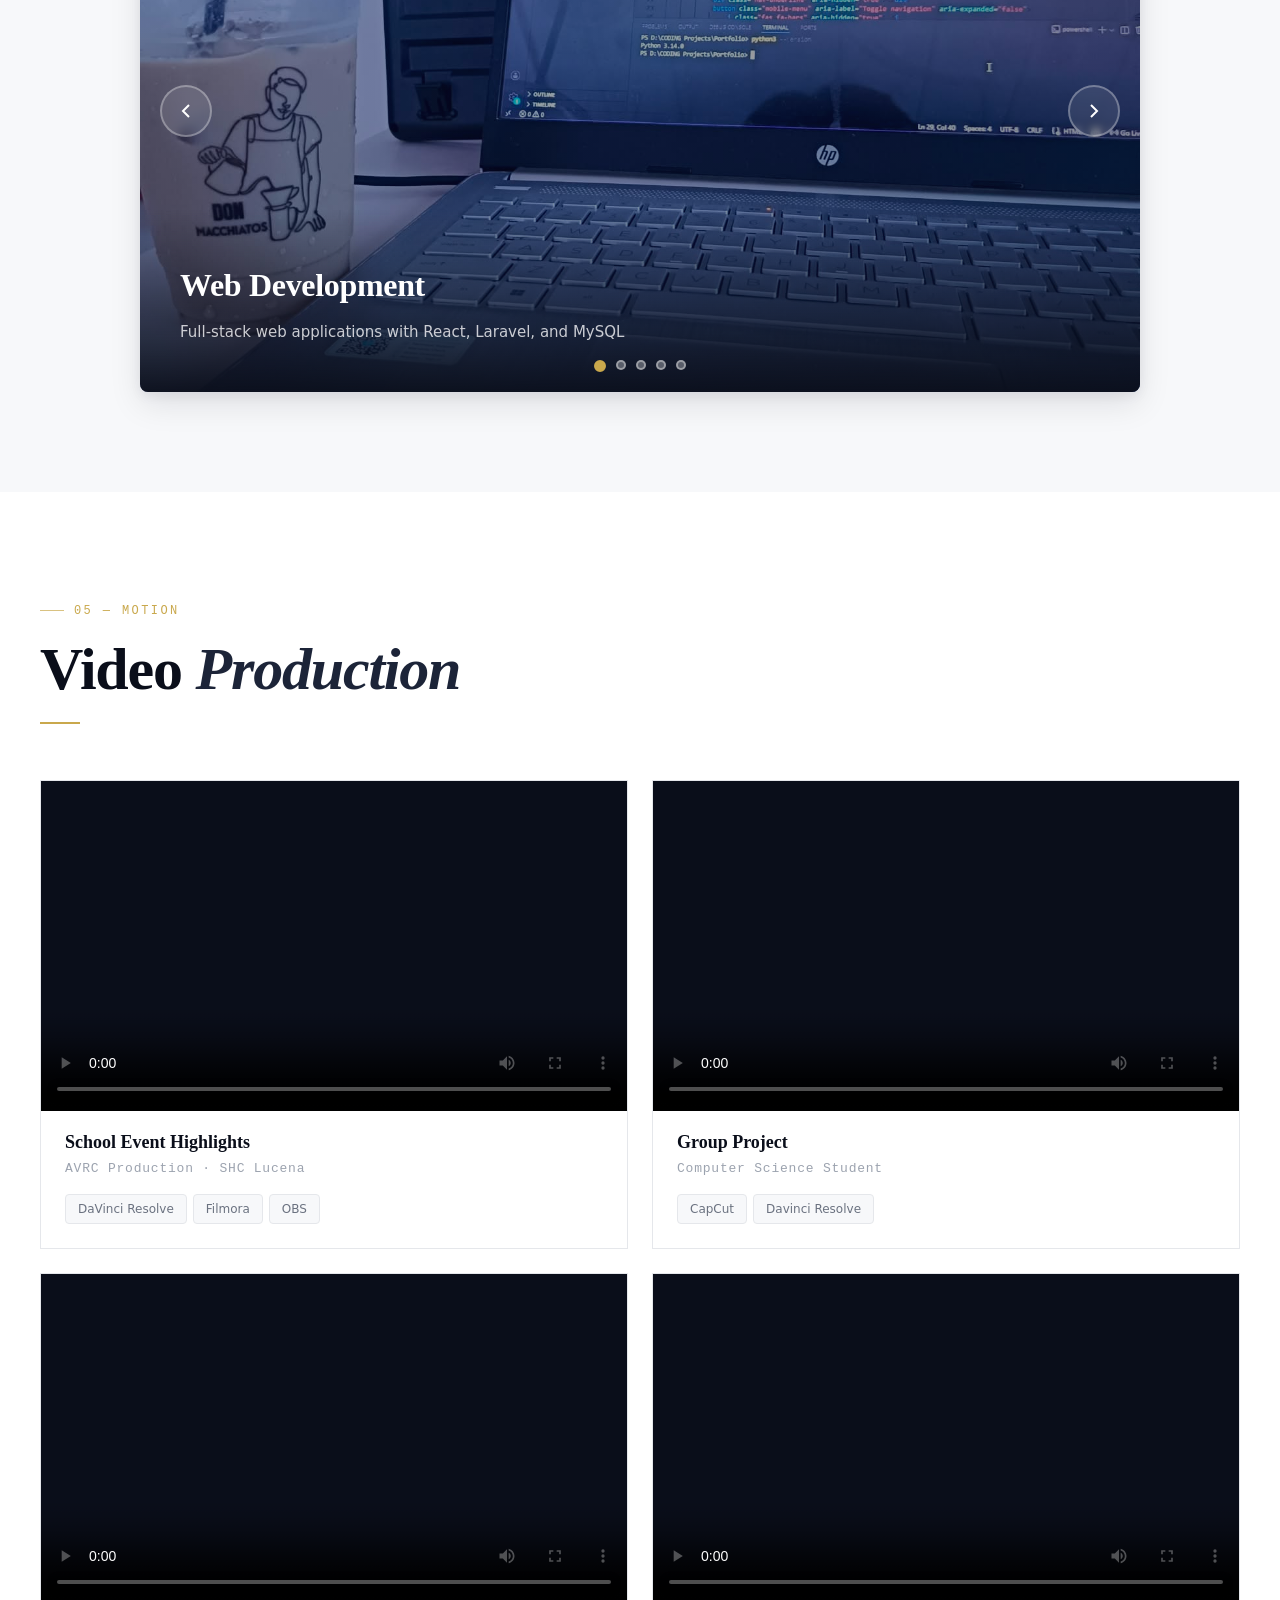
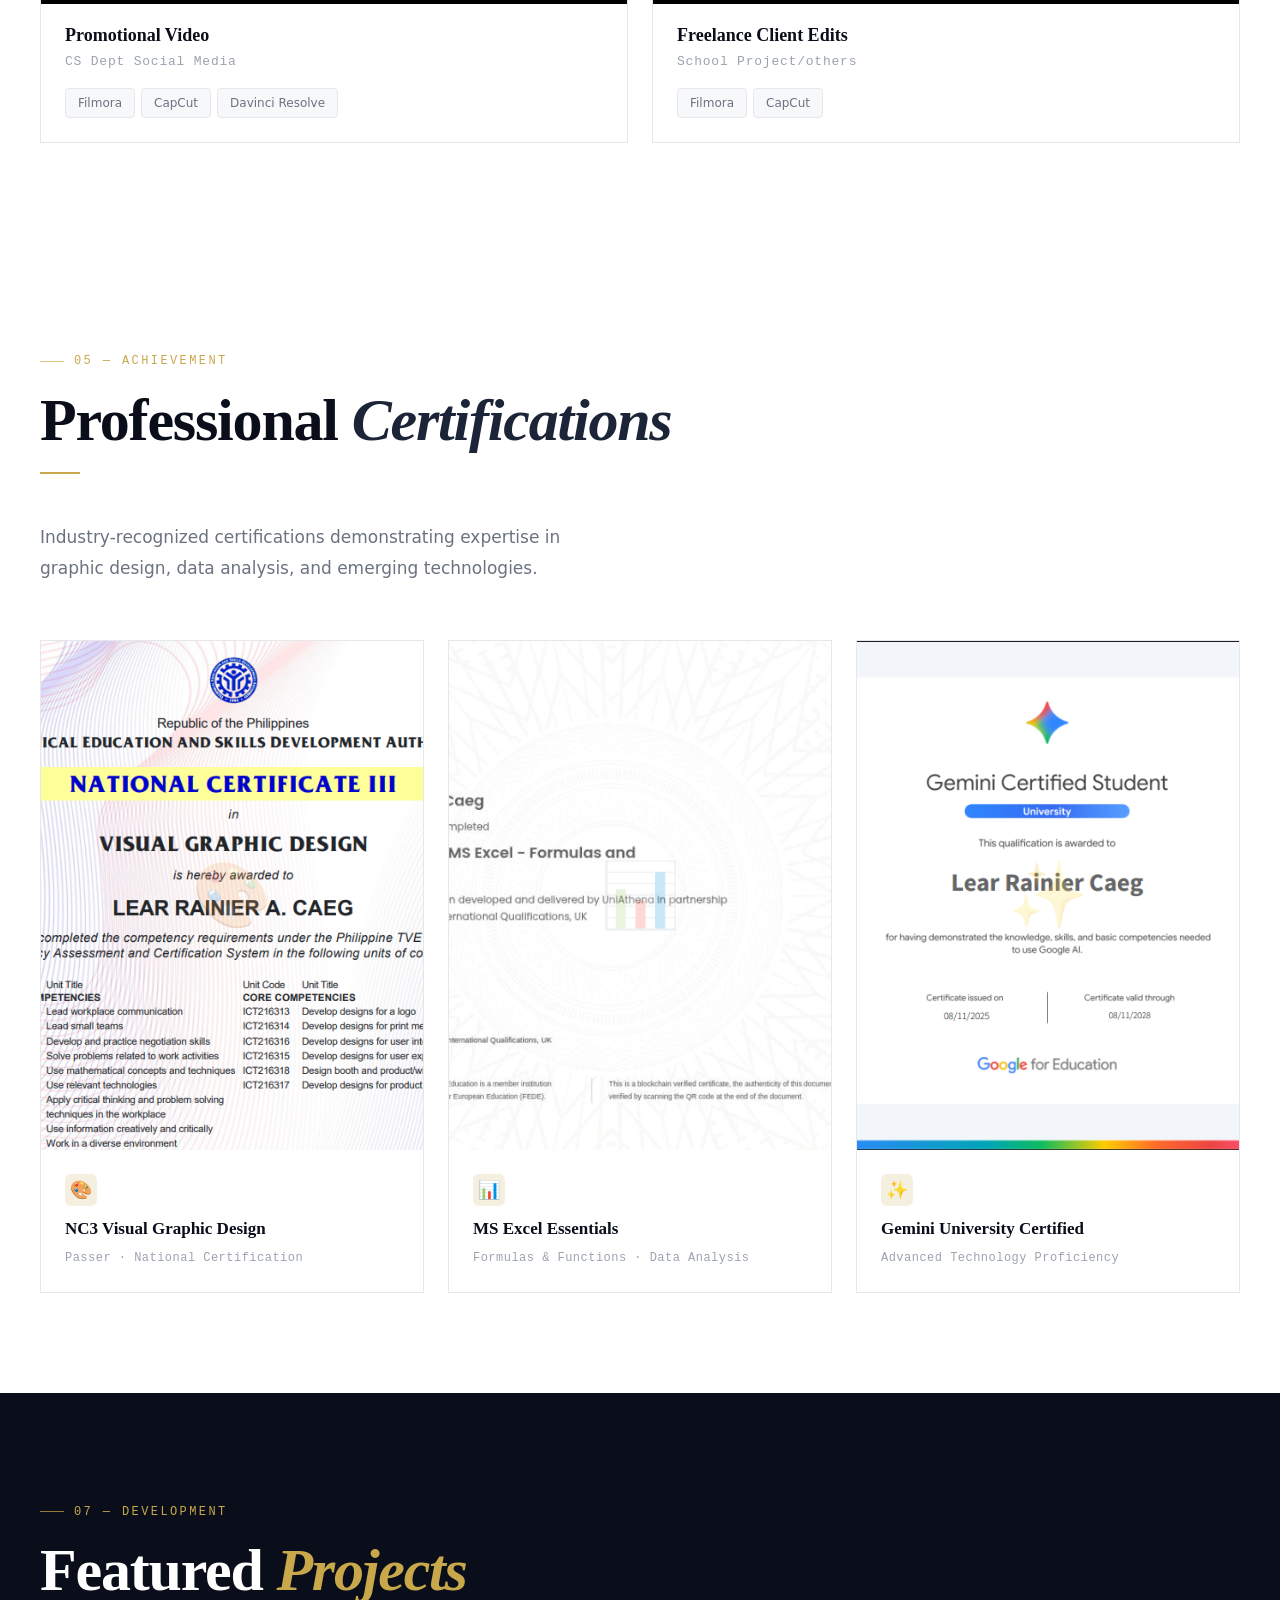
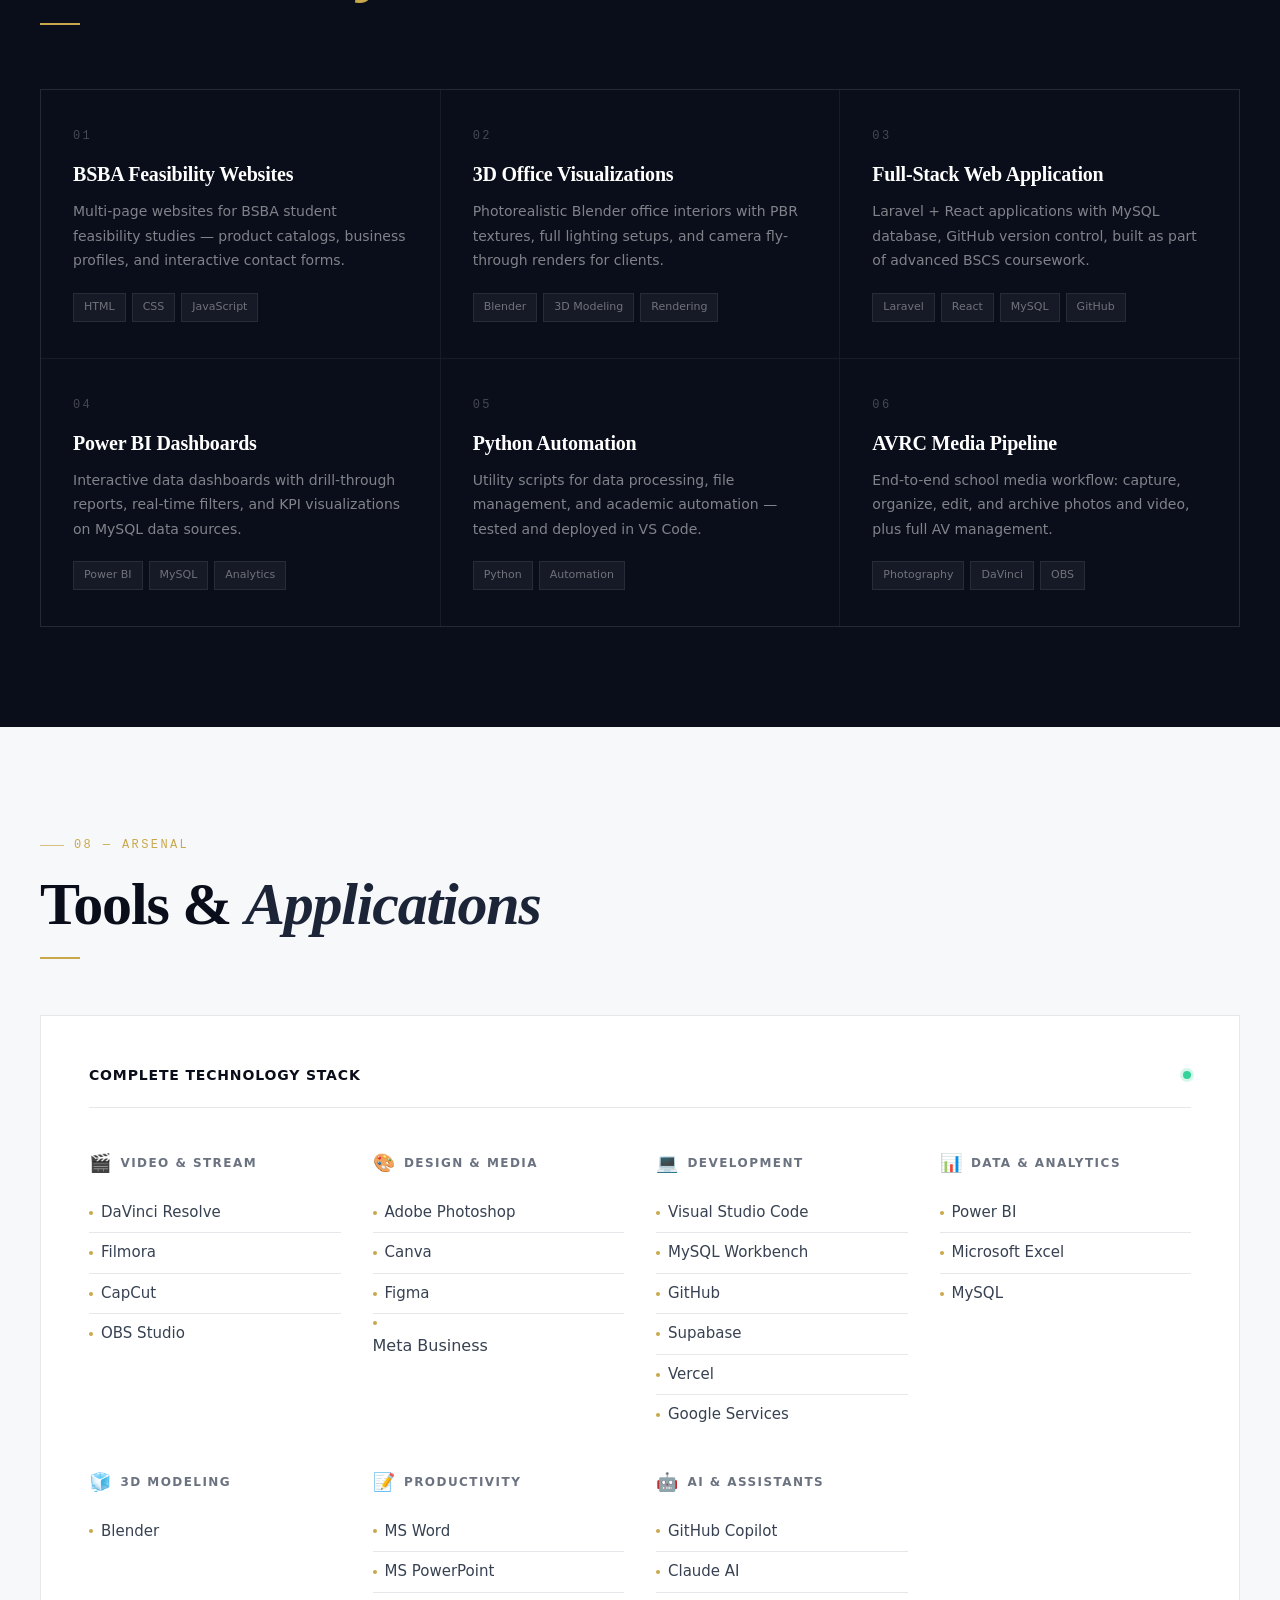
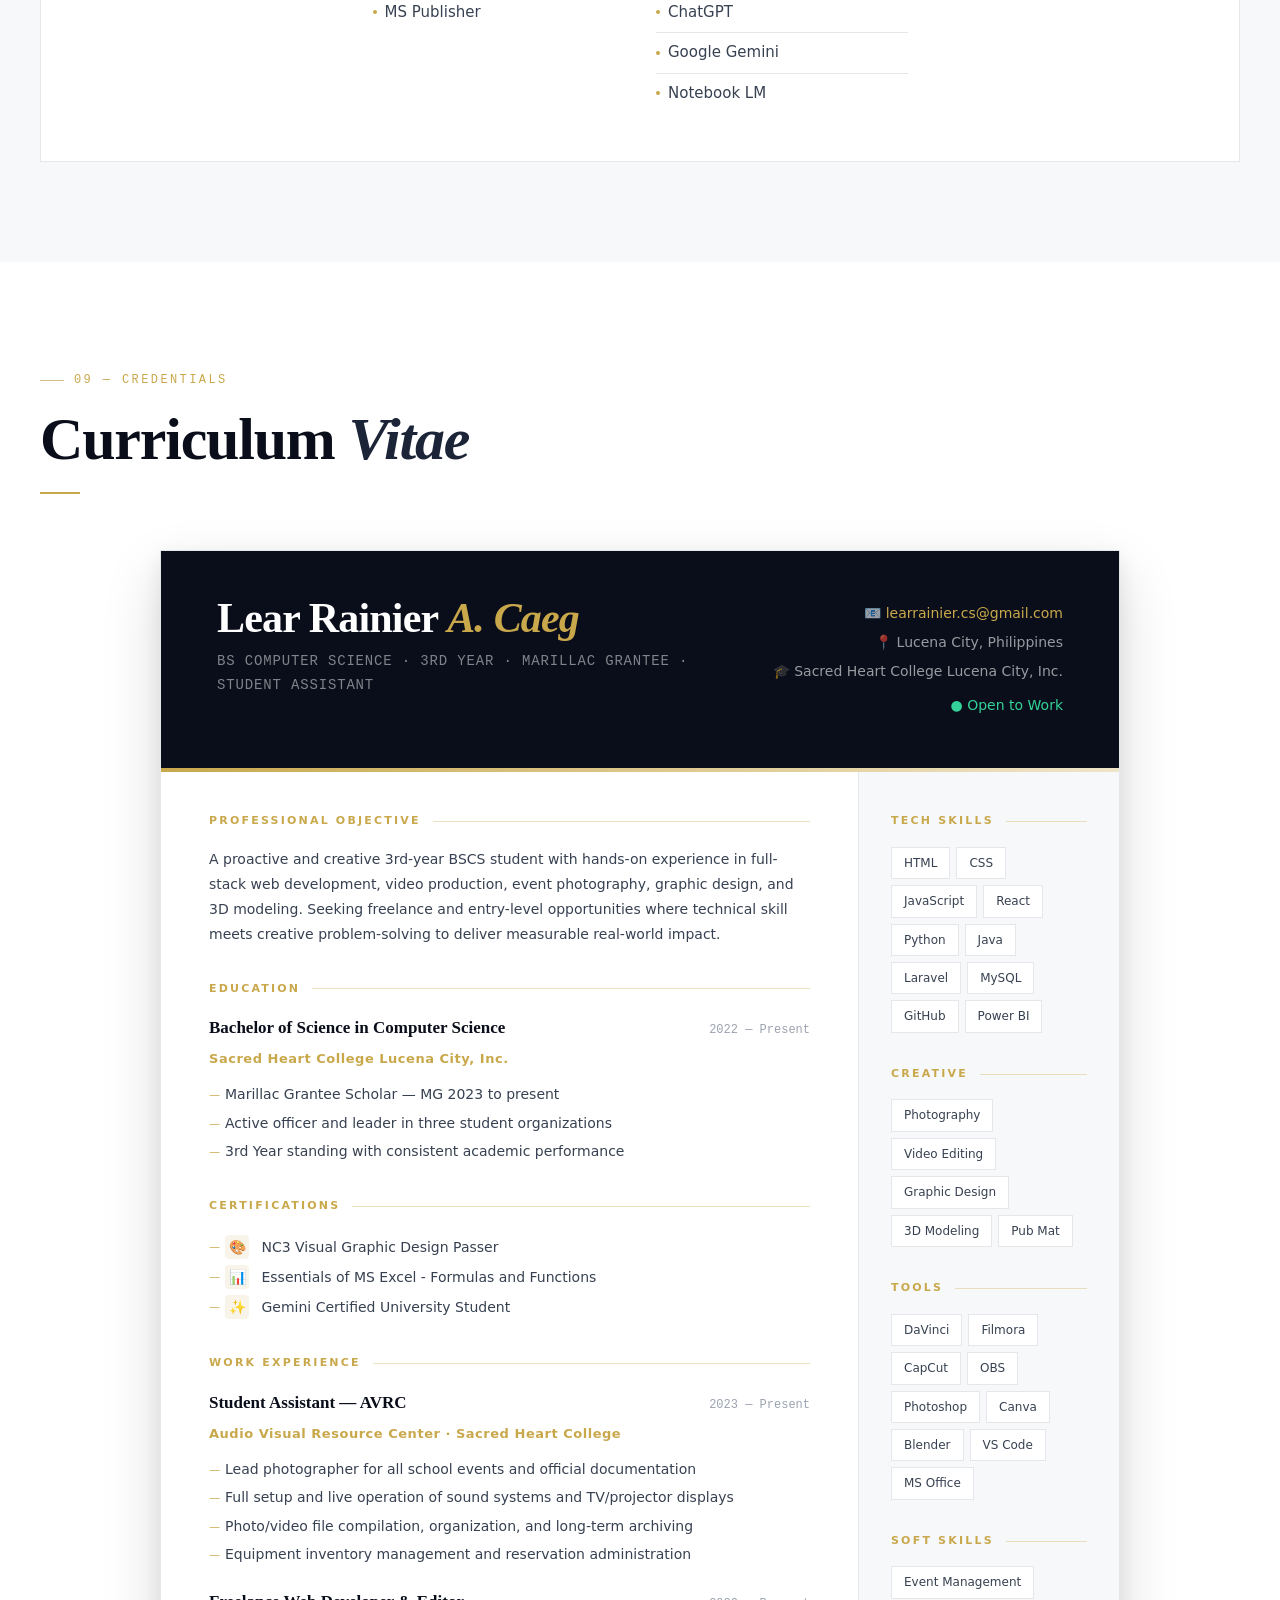
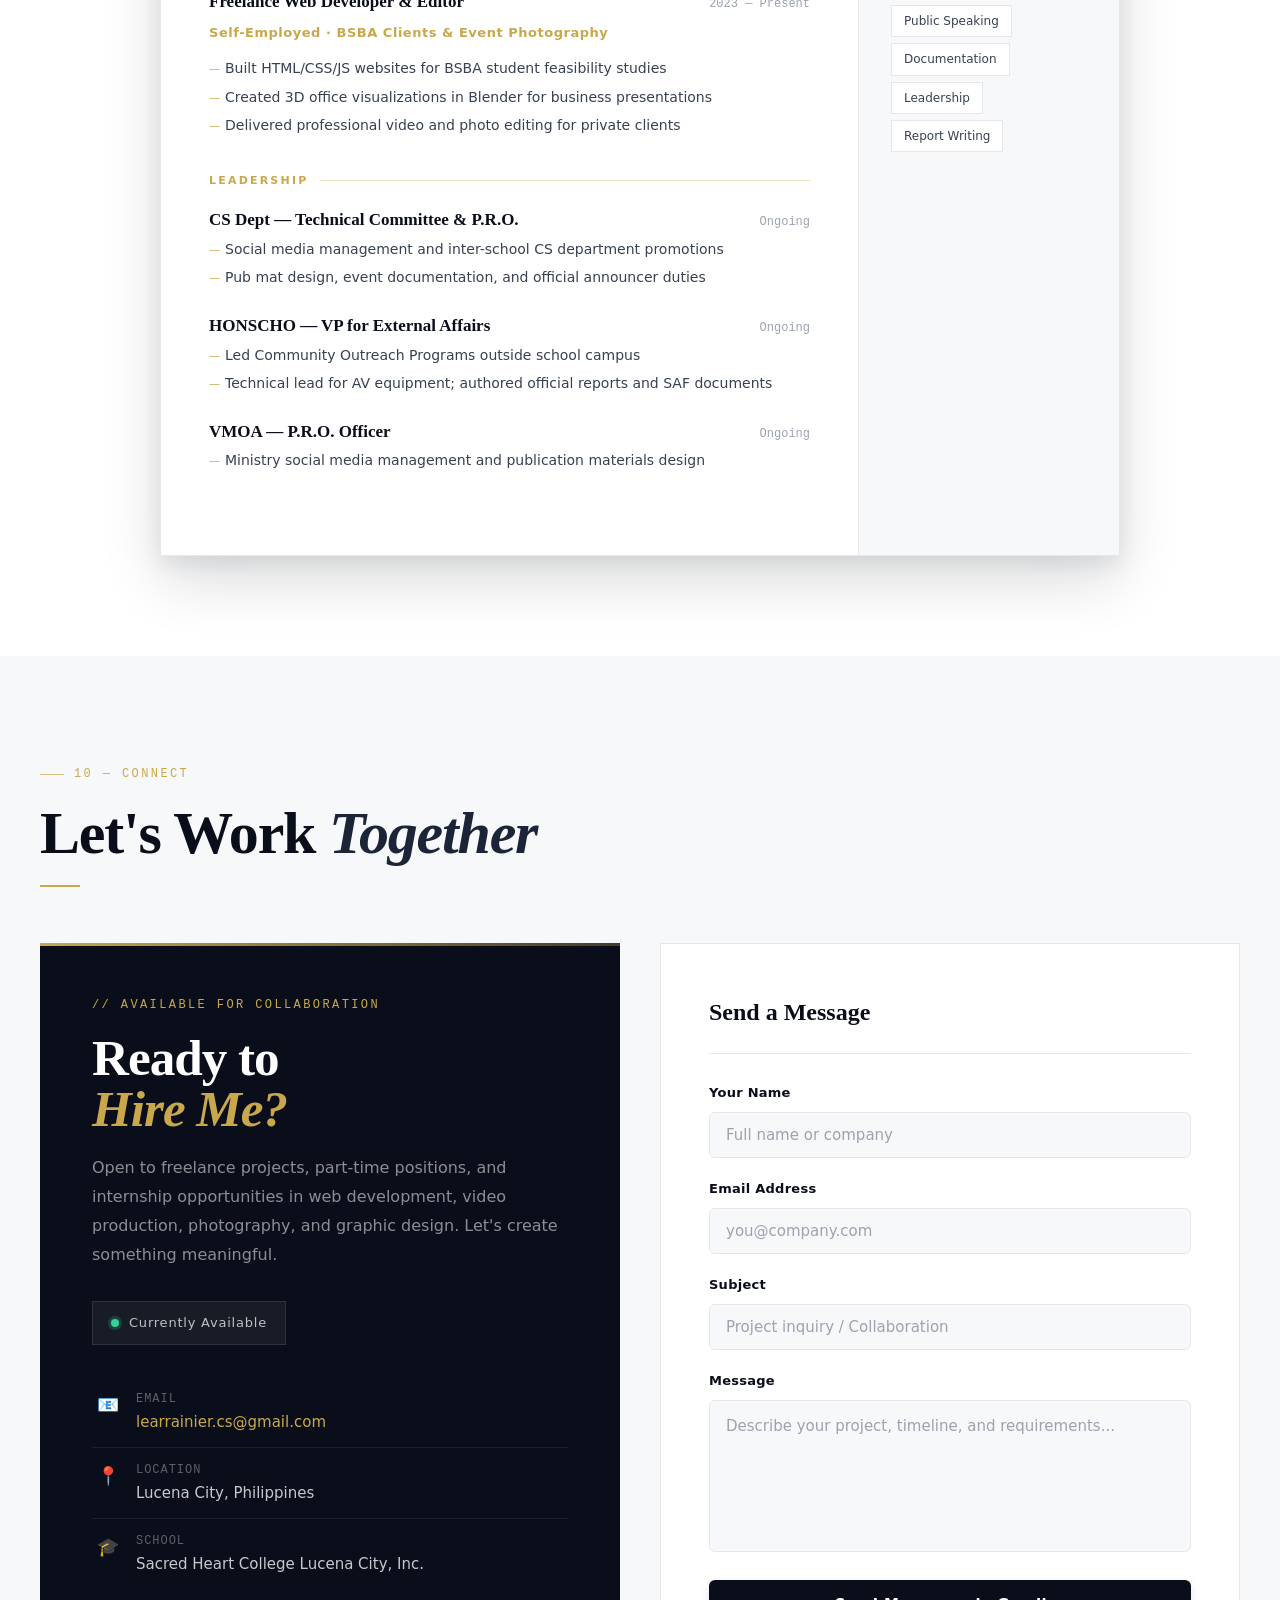
==== commit 0c2ffeea: "update email" ====
--- a/index.html
+++ b/index.html
@@ -586,7 +586,7 @@
         </div>
         <div class="rh-contact">
           <!-- PLACEHOLDER: Replace youremail@gmail.com with your actual Gmail address -->
-          <span class="rh-contact-item">📧 <a href="#" data-email-obfuscated data-email="bGVhcmNhZWcuY3NAZ21haWwuY29t">contact</a></span>
+          <span class="rh-contact-item">📧 <a href="#" data-email-obfuscated data-email="bGVhcnJhaW5pZXIuY3NAZ21haWwuY29t">contact</a></span>
           <span class="rh-contact-item">📍 Lucena City, Philippines</span>
           <span class="rh-contact-item">🎓 Sacred Heart College Lucena City, Inc.</span>
           <span class="rh-contact-item" style="color:#34D399;margin-top:4px">● Open to Work</span>
@@ -705,7 +705,7 @@
             <div>
               <div class="cd-label">Email</div>
               <!-- PLACEHOLDER: Replace with your actual Gmail address -->
-              <div class="cd-value"><a href="#" data-email-obfuscated data-email="bGVhcmNhZWcuY3NAZ21haWwuY29t">contact</a></div>
+              <div class="cd-value"><a href="#" data-email-obfuscated data-email="bGVhcnJhaW5pZXIuY3NAZ21haWwuY29t">contact</a></div>
             </div>
           </div>
           <div class="cd-row">
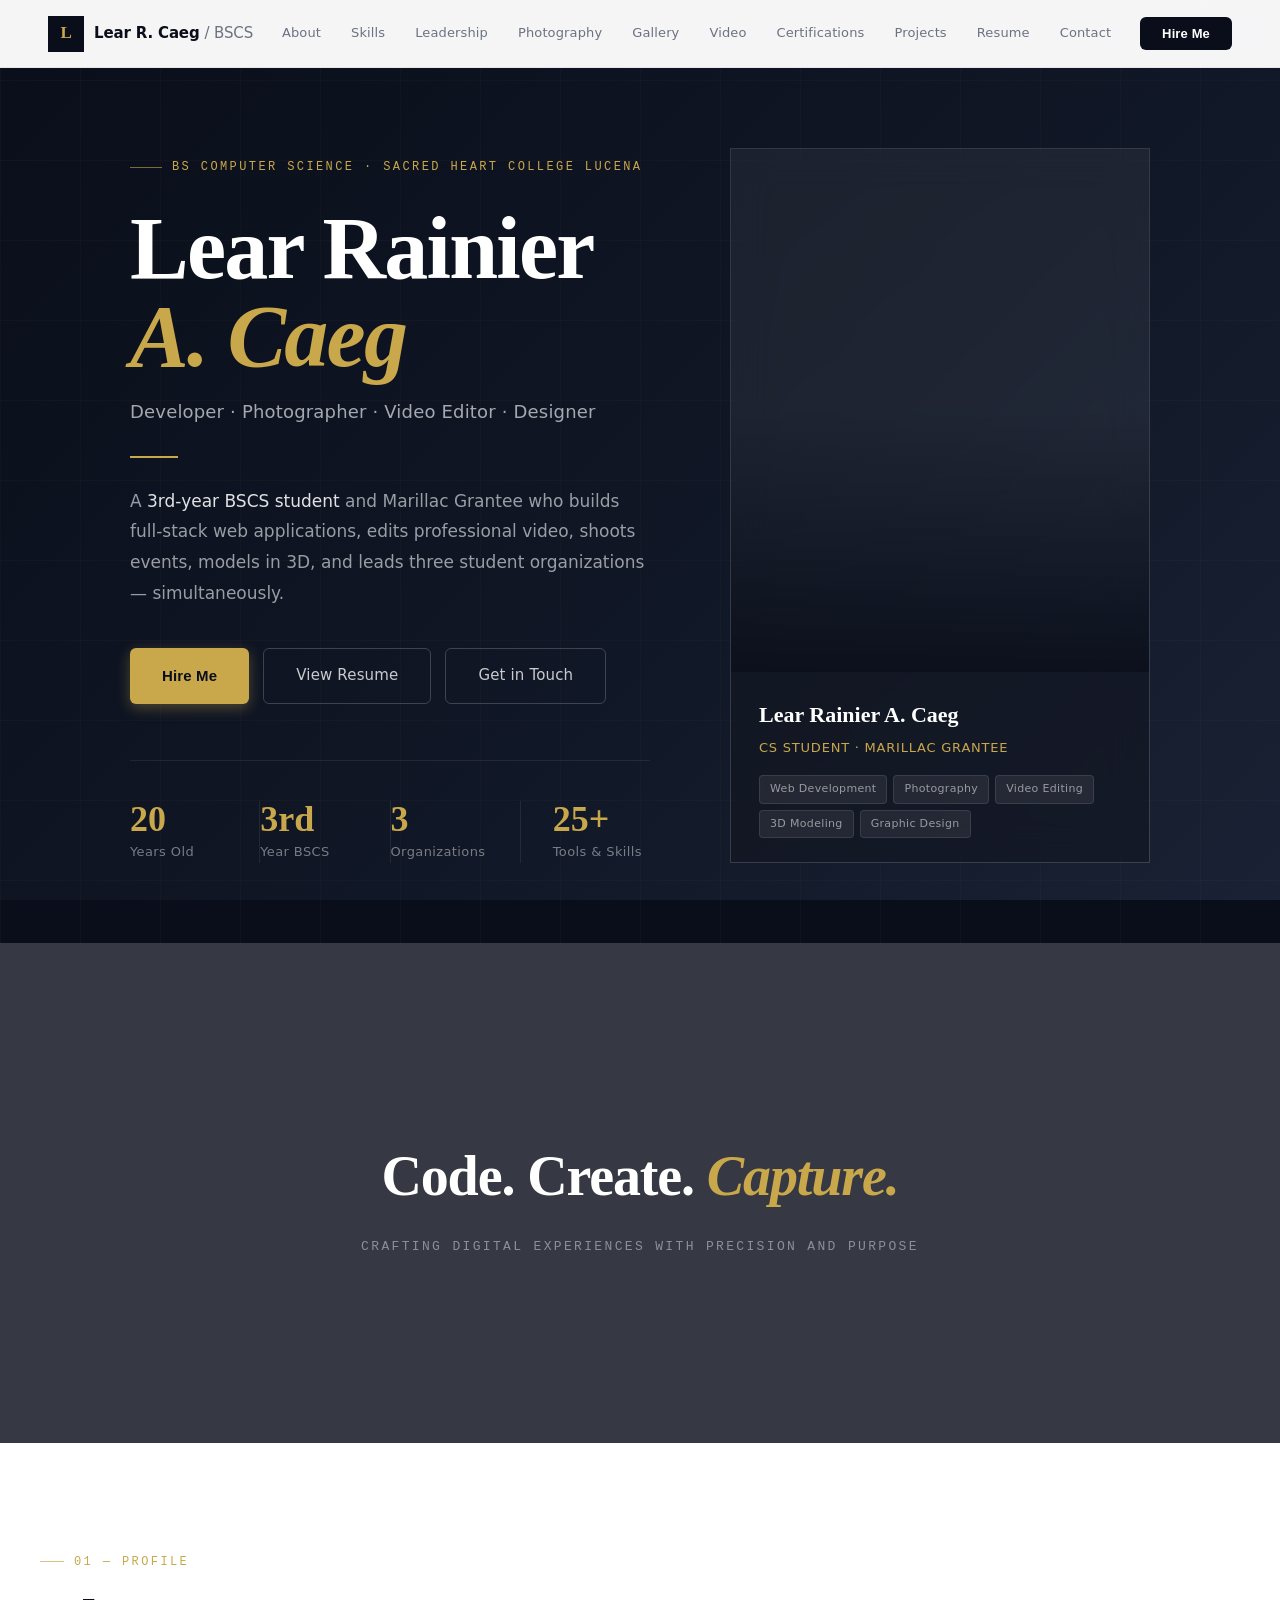
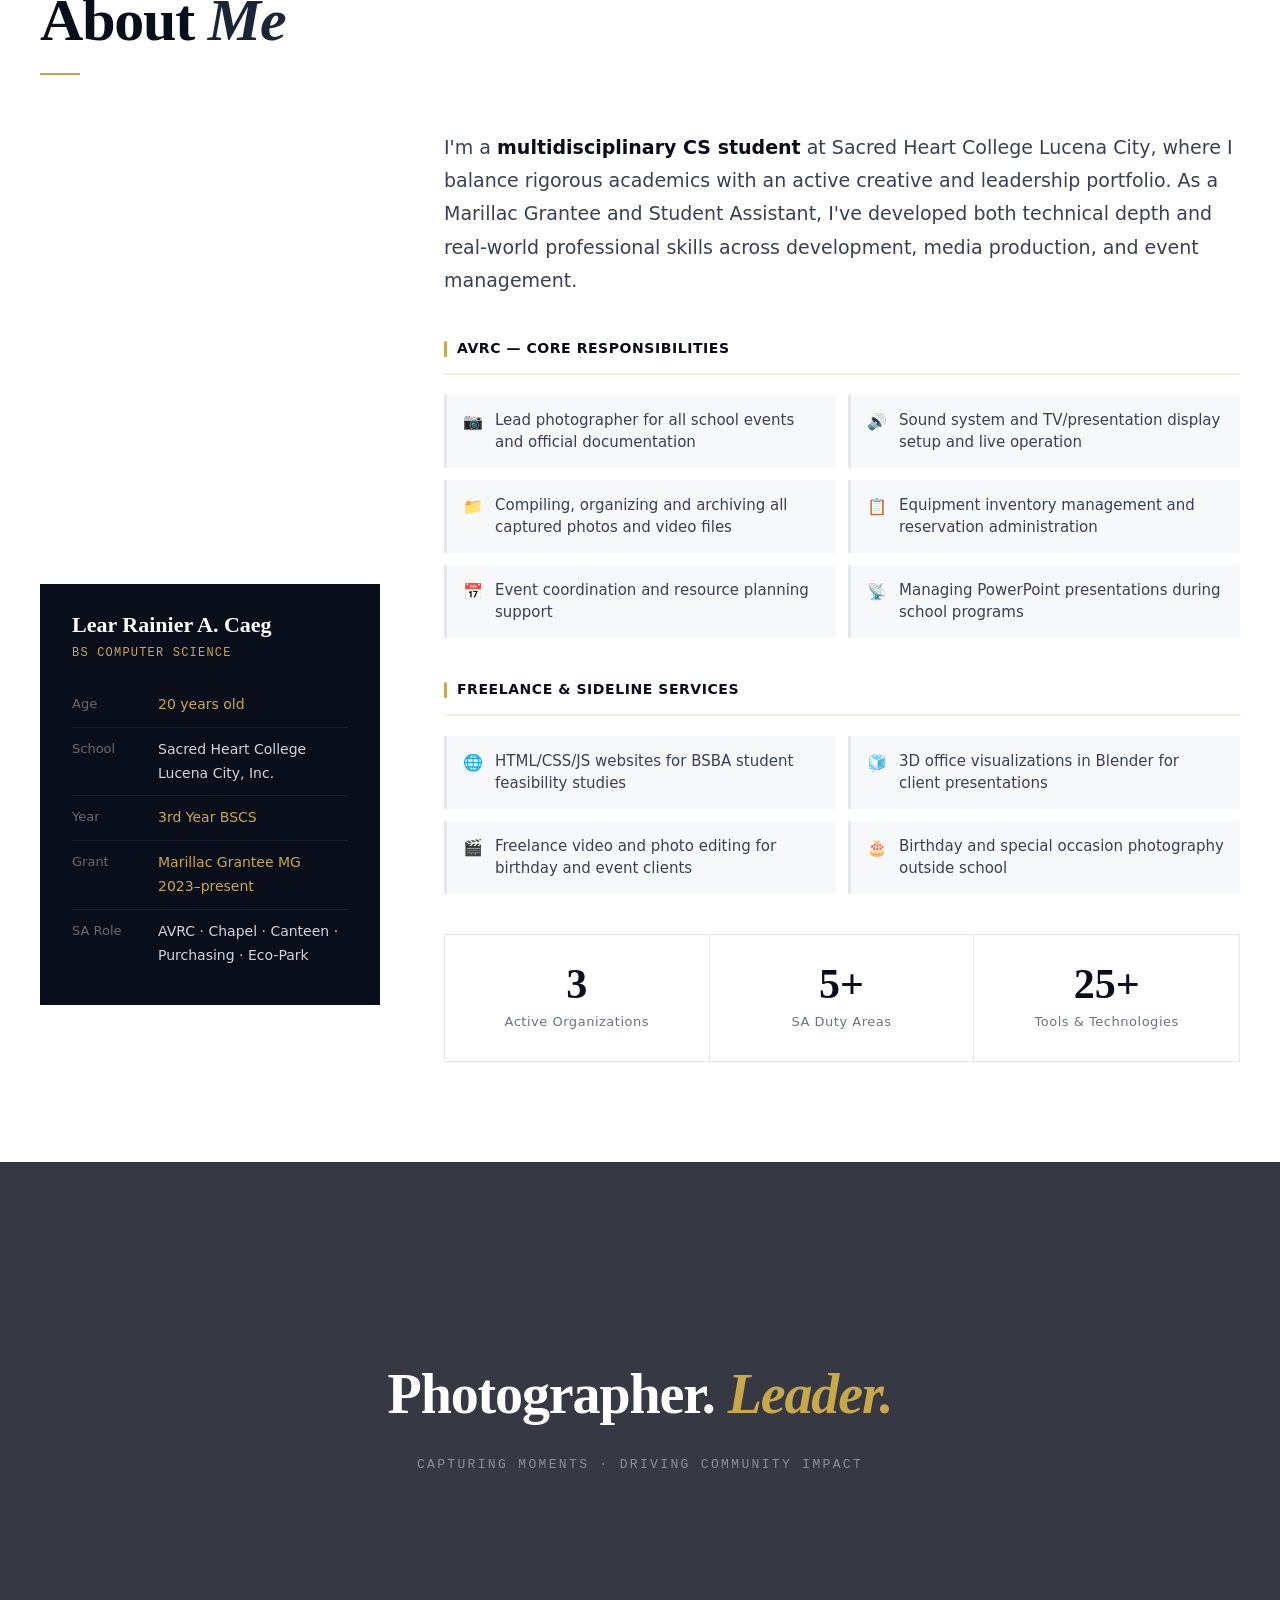
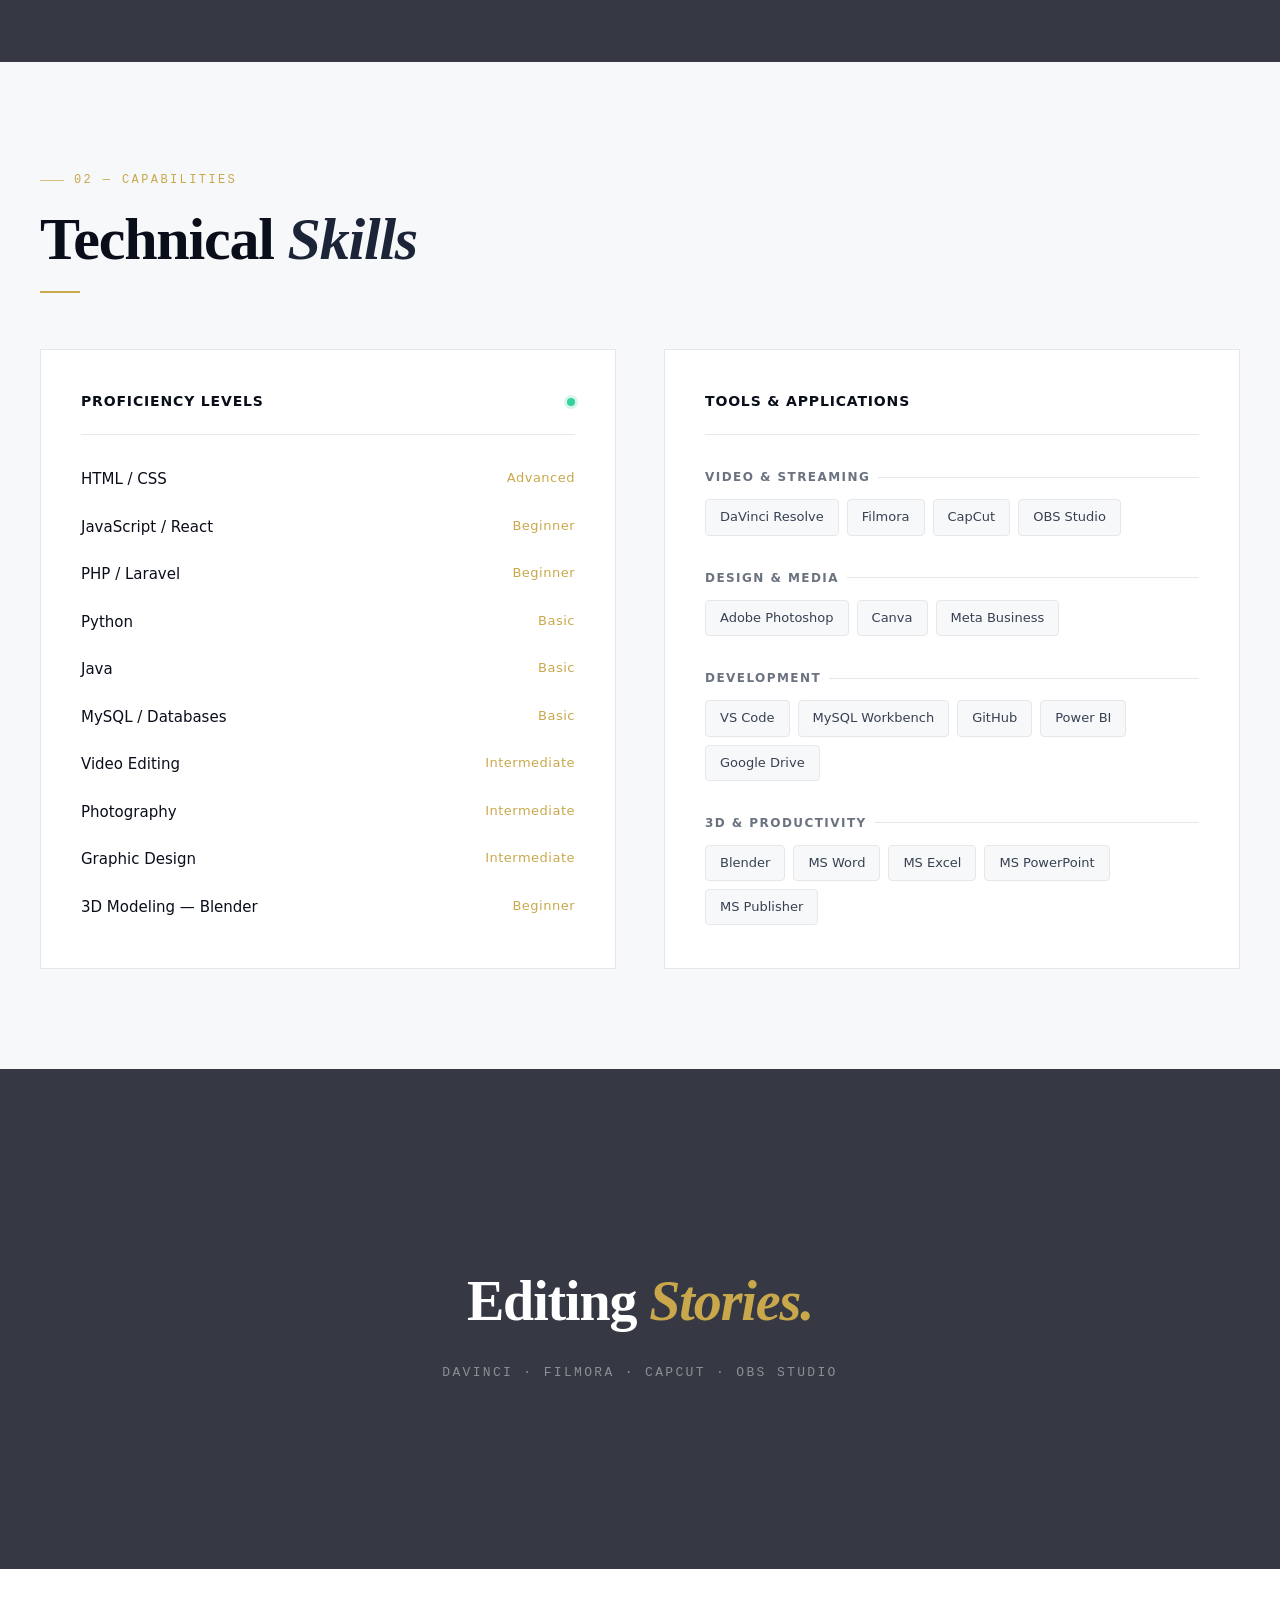
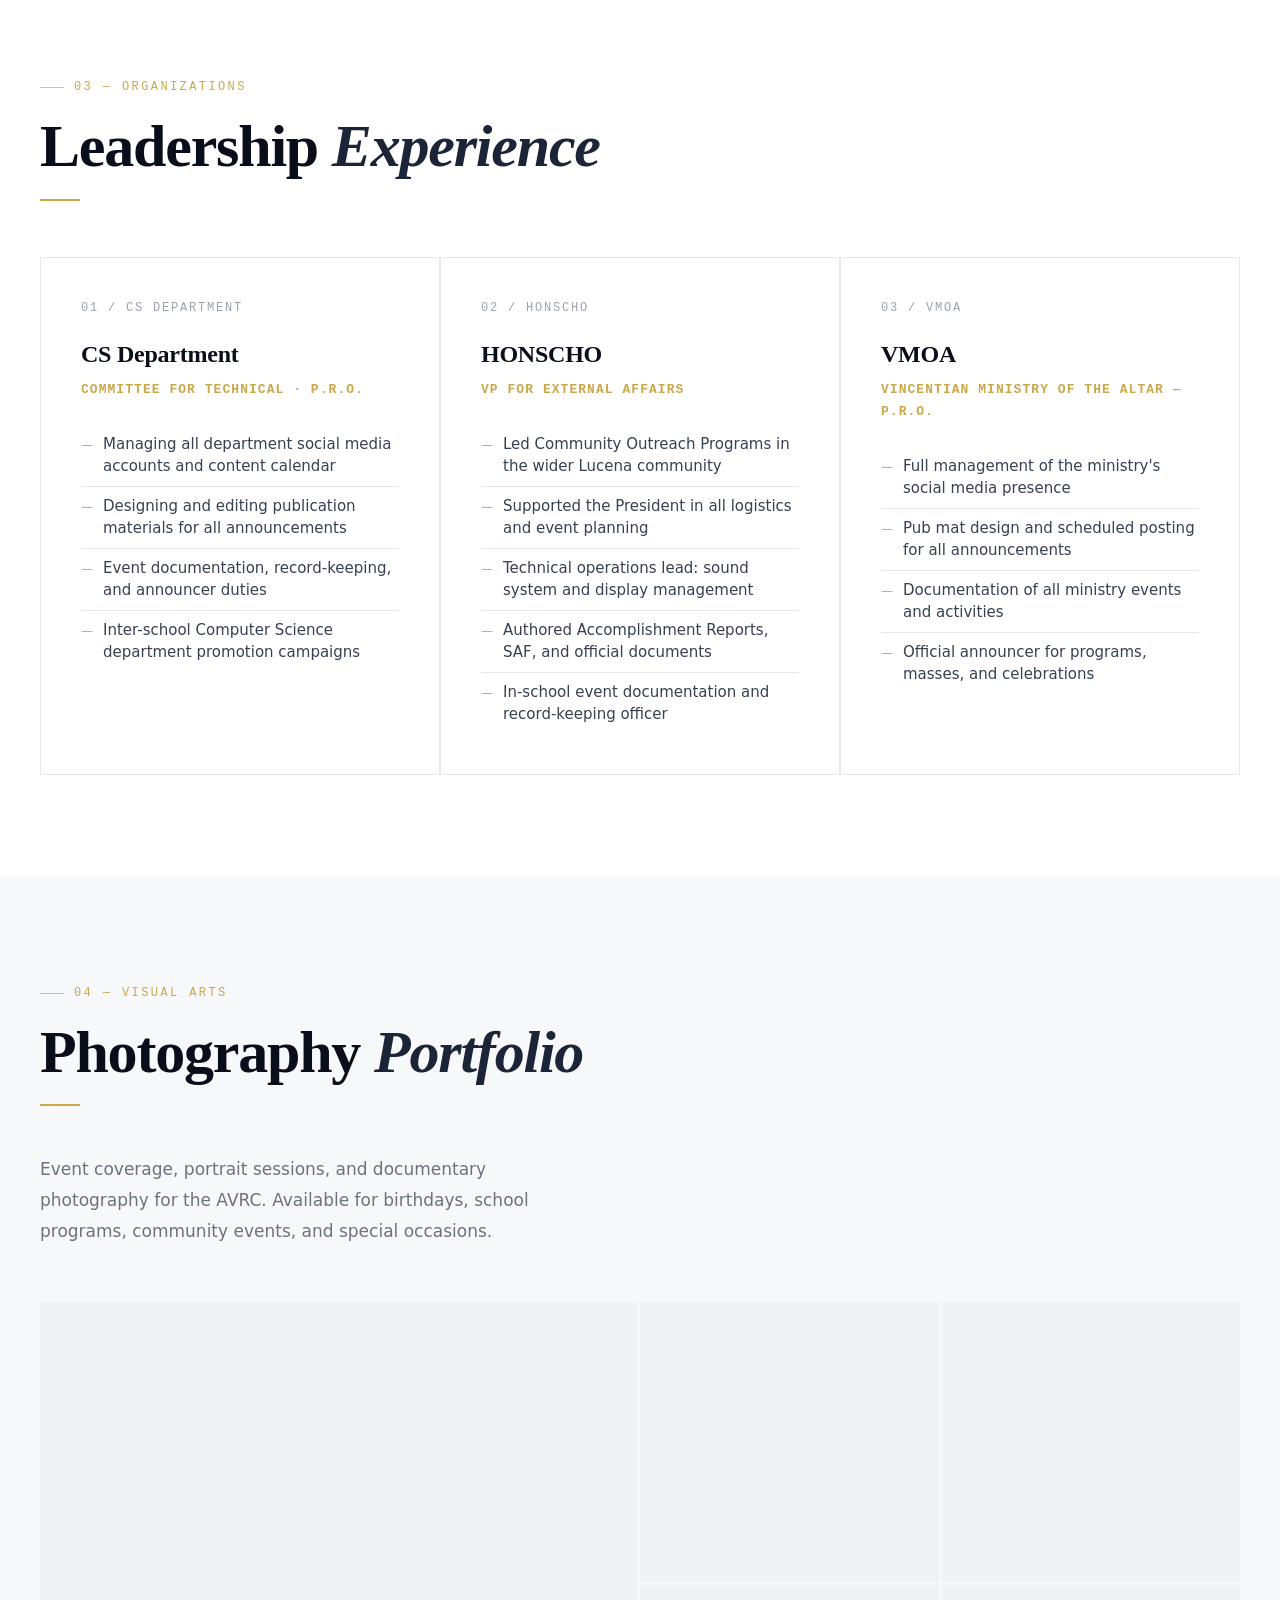
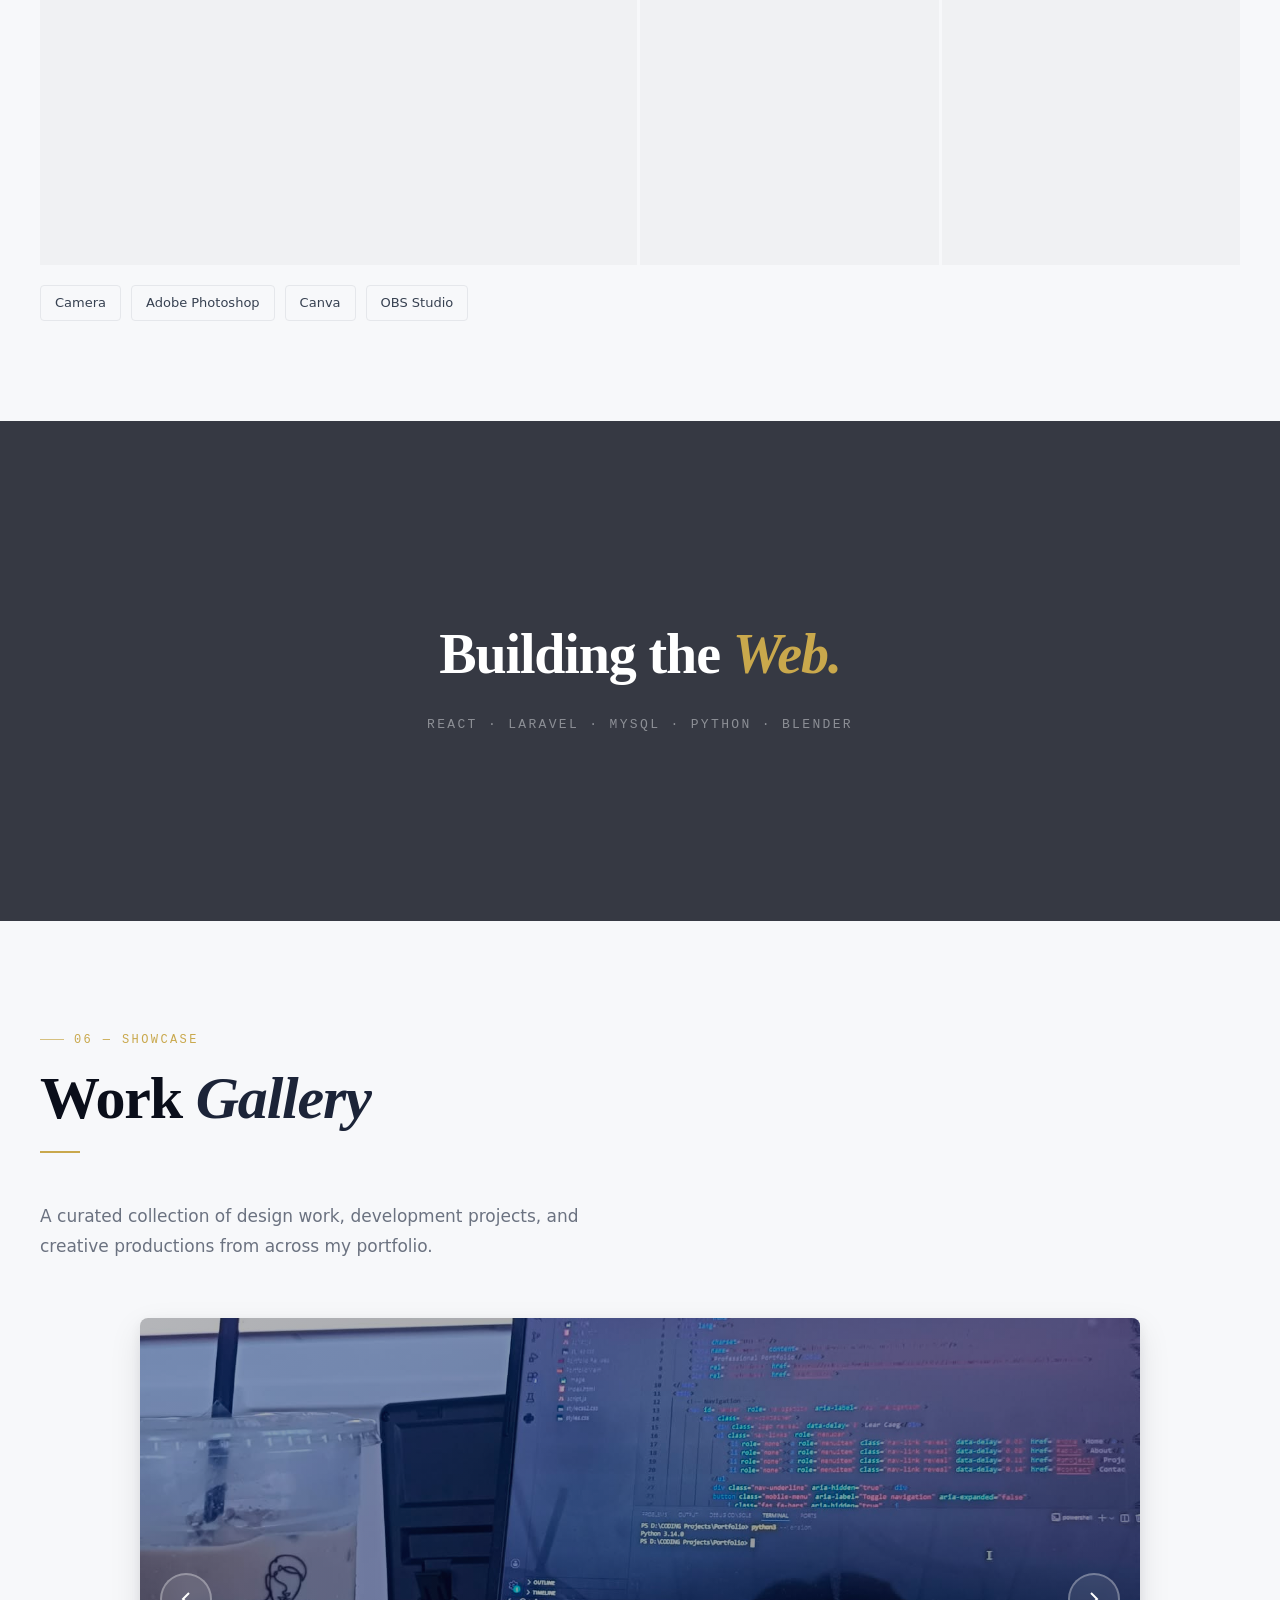
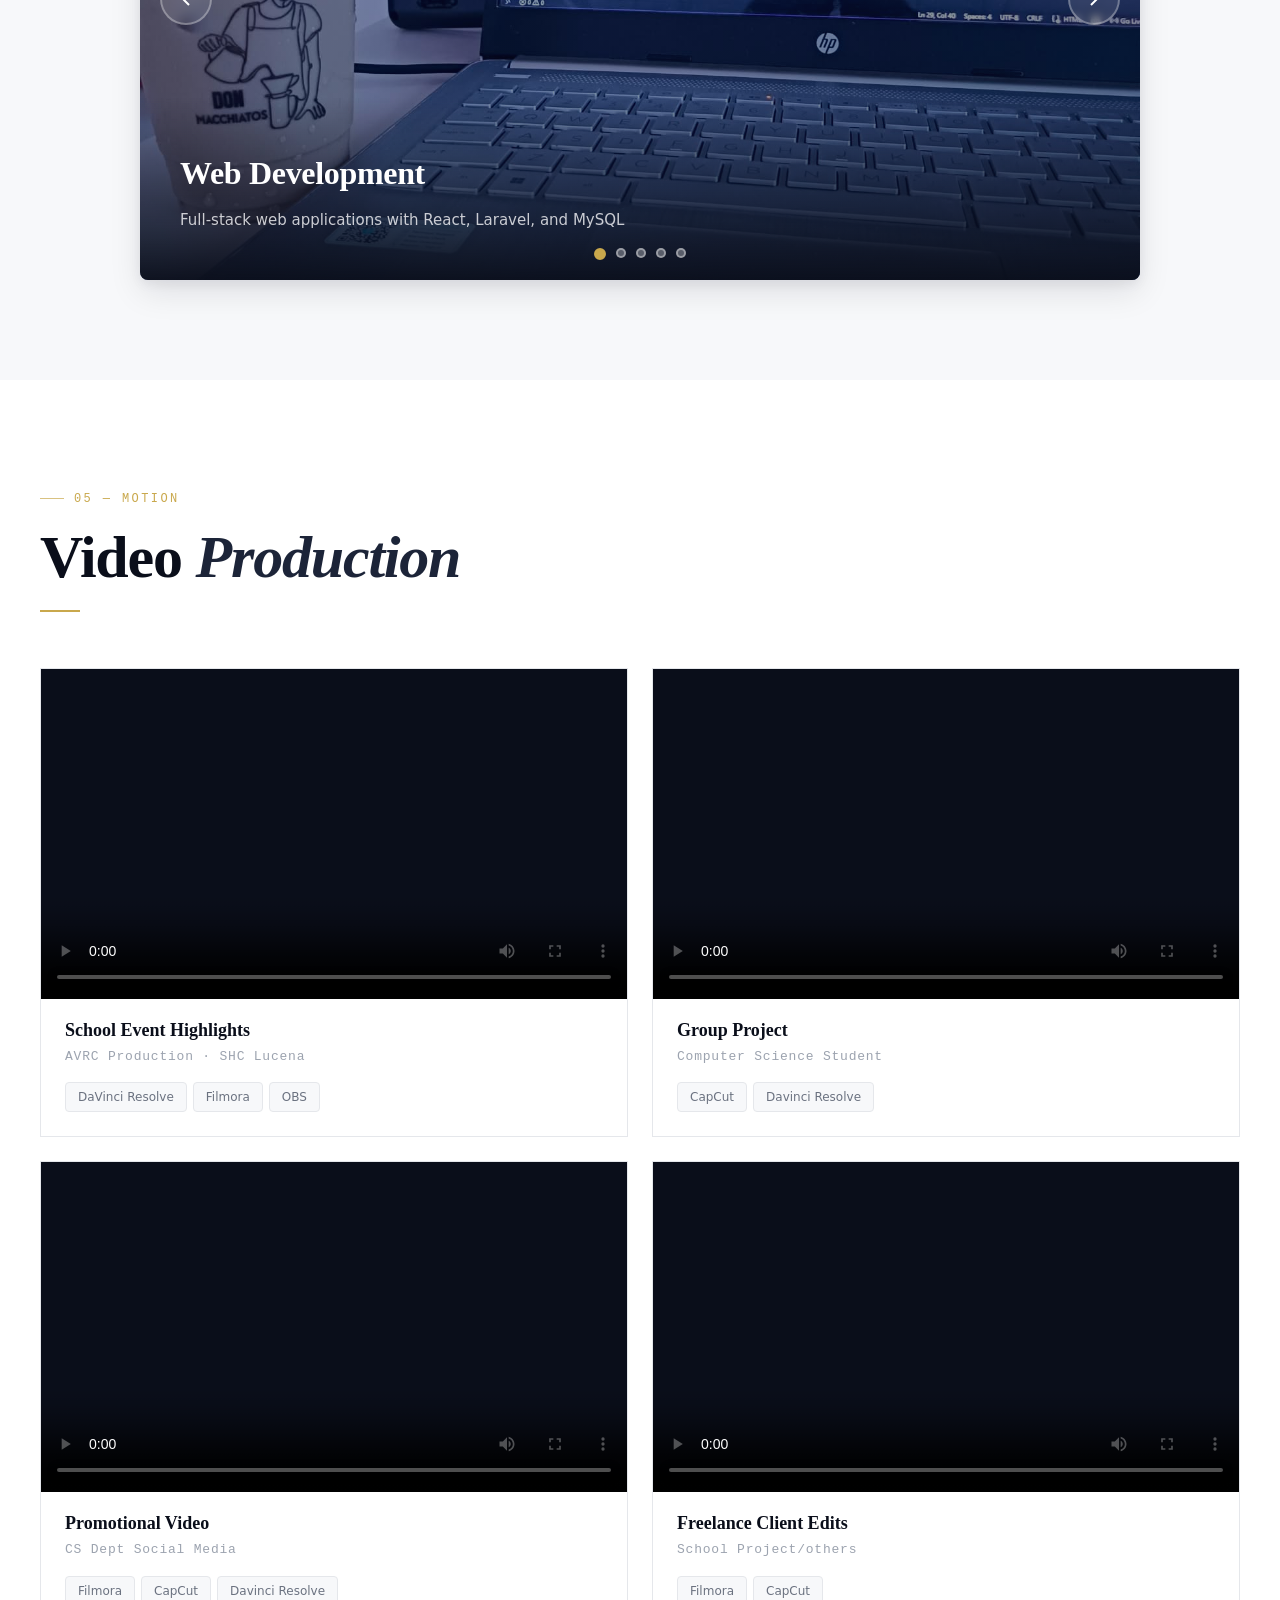
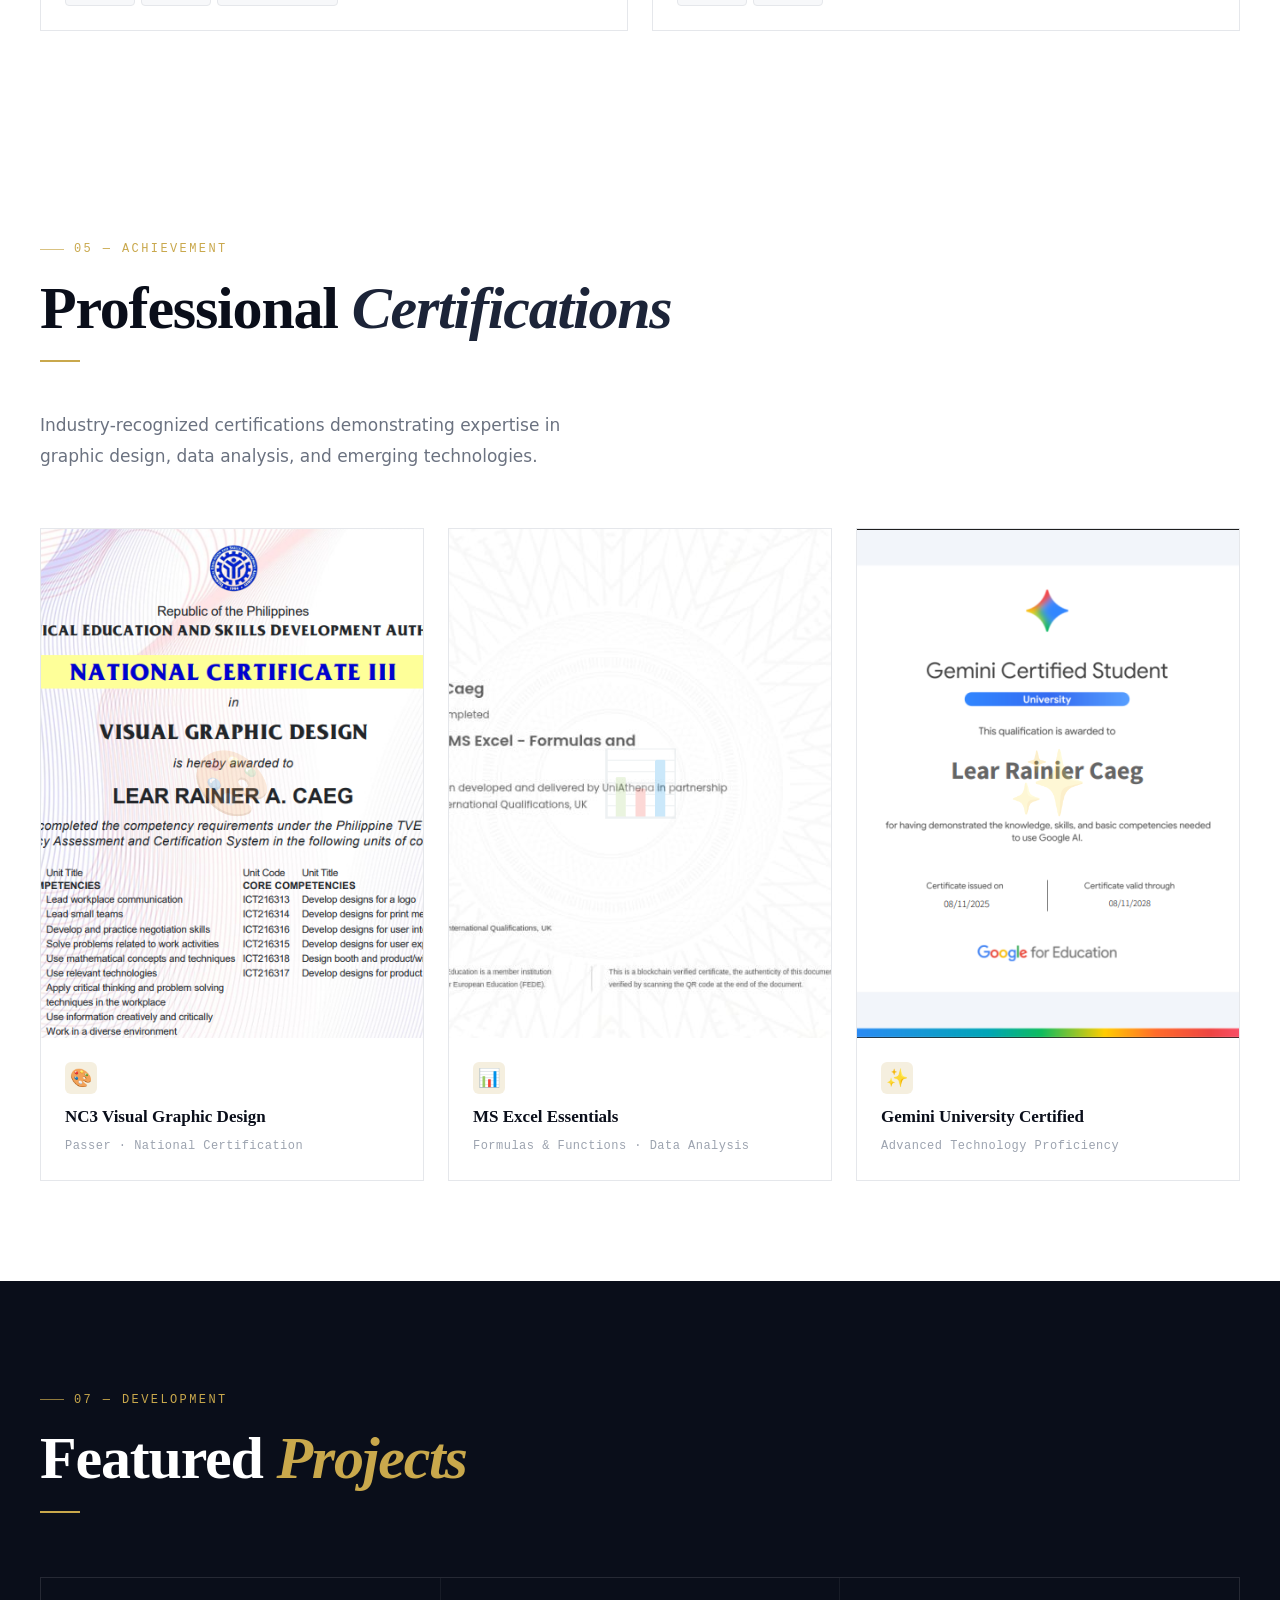
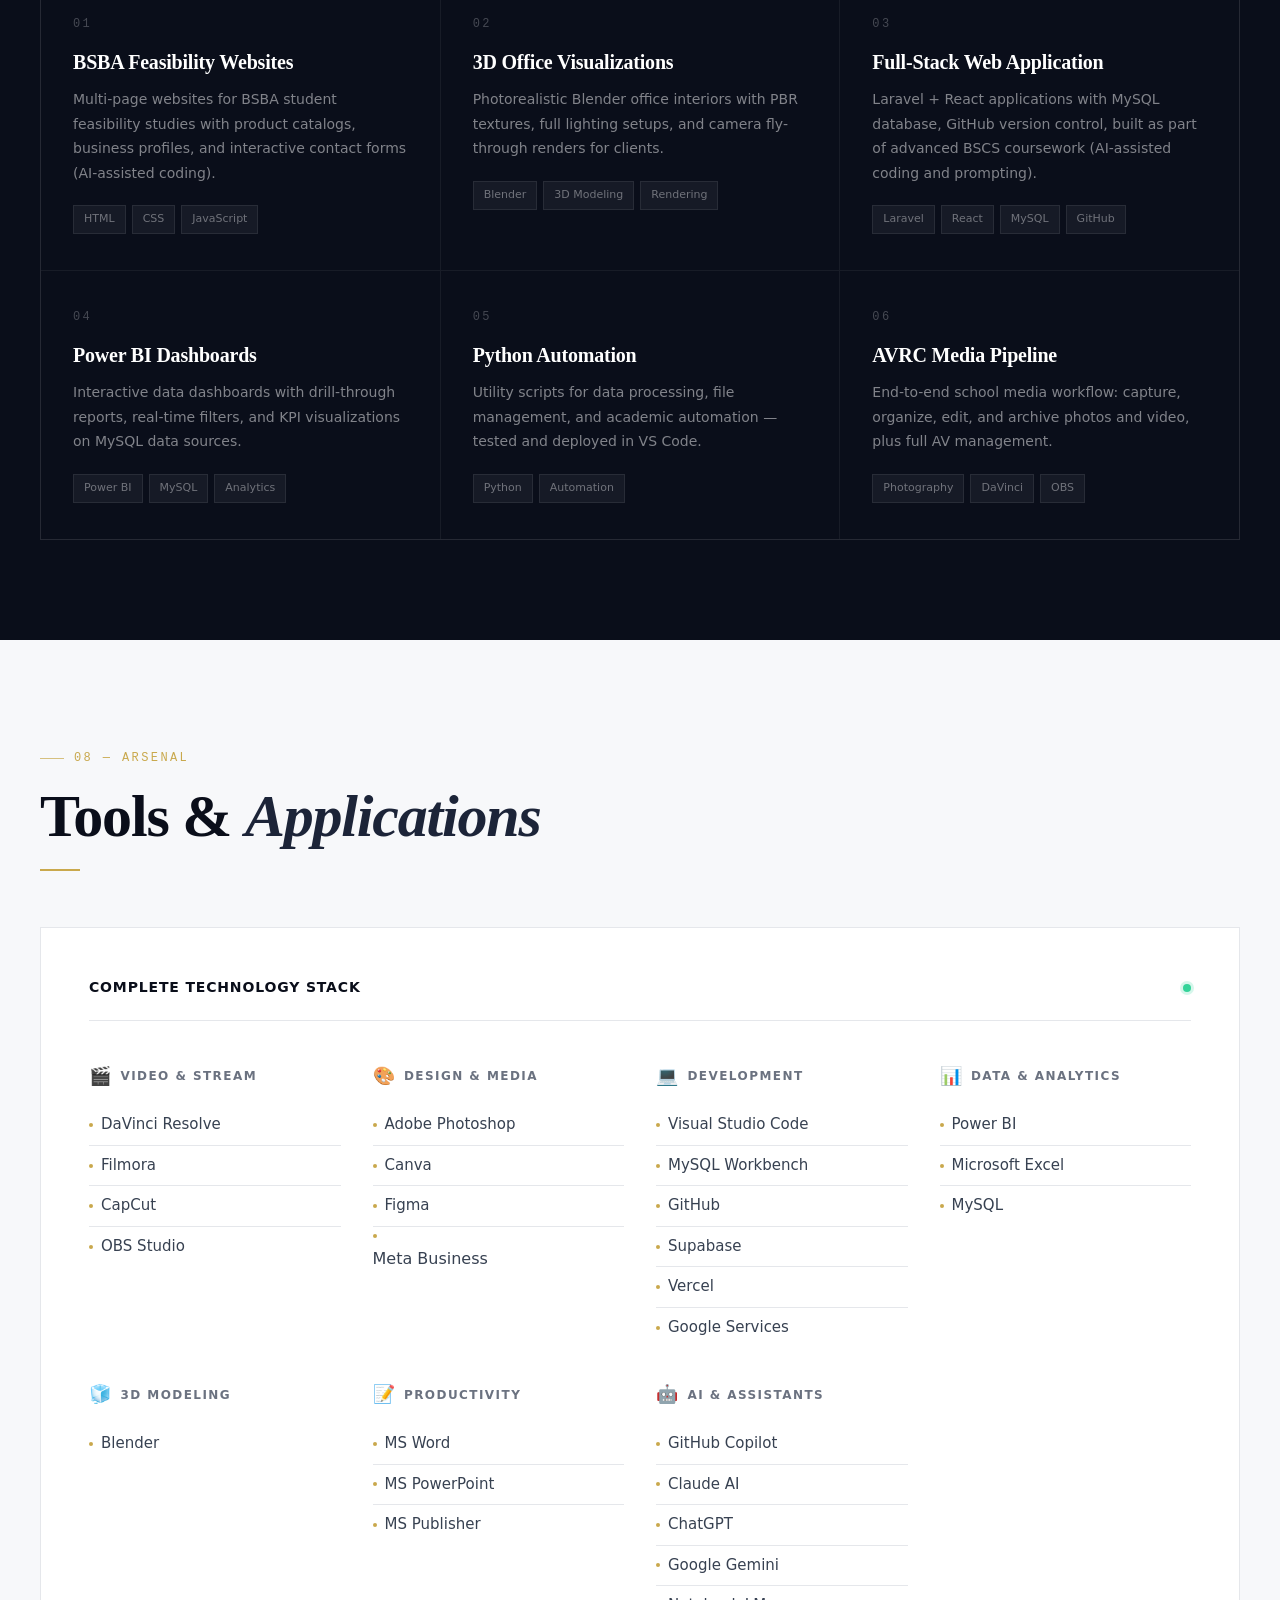
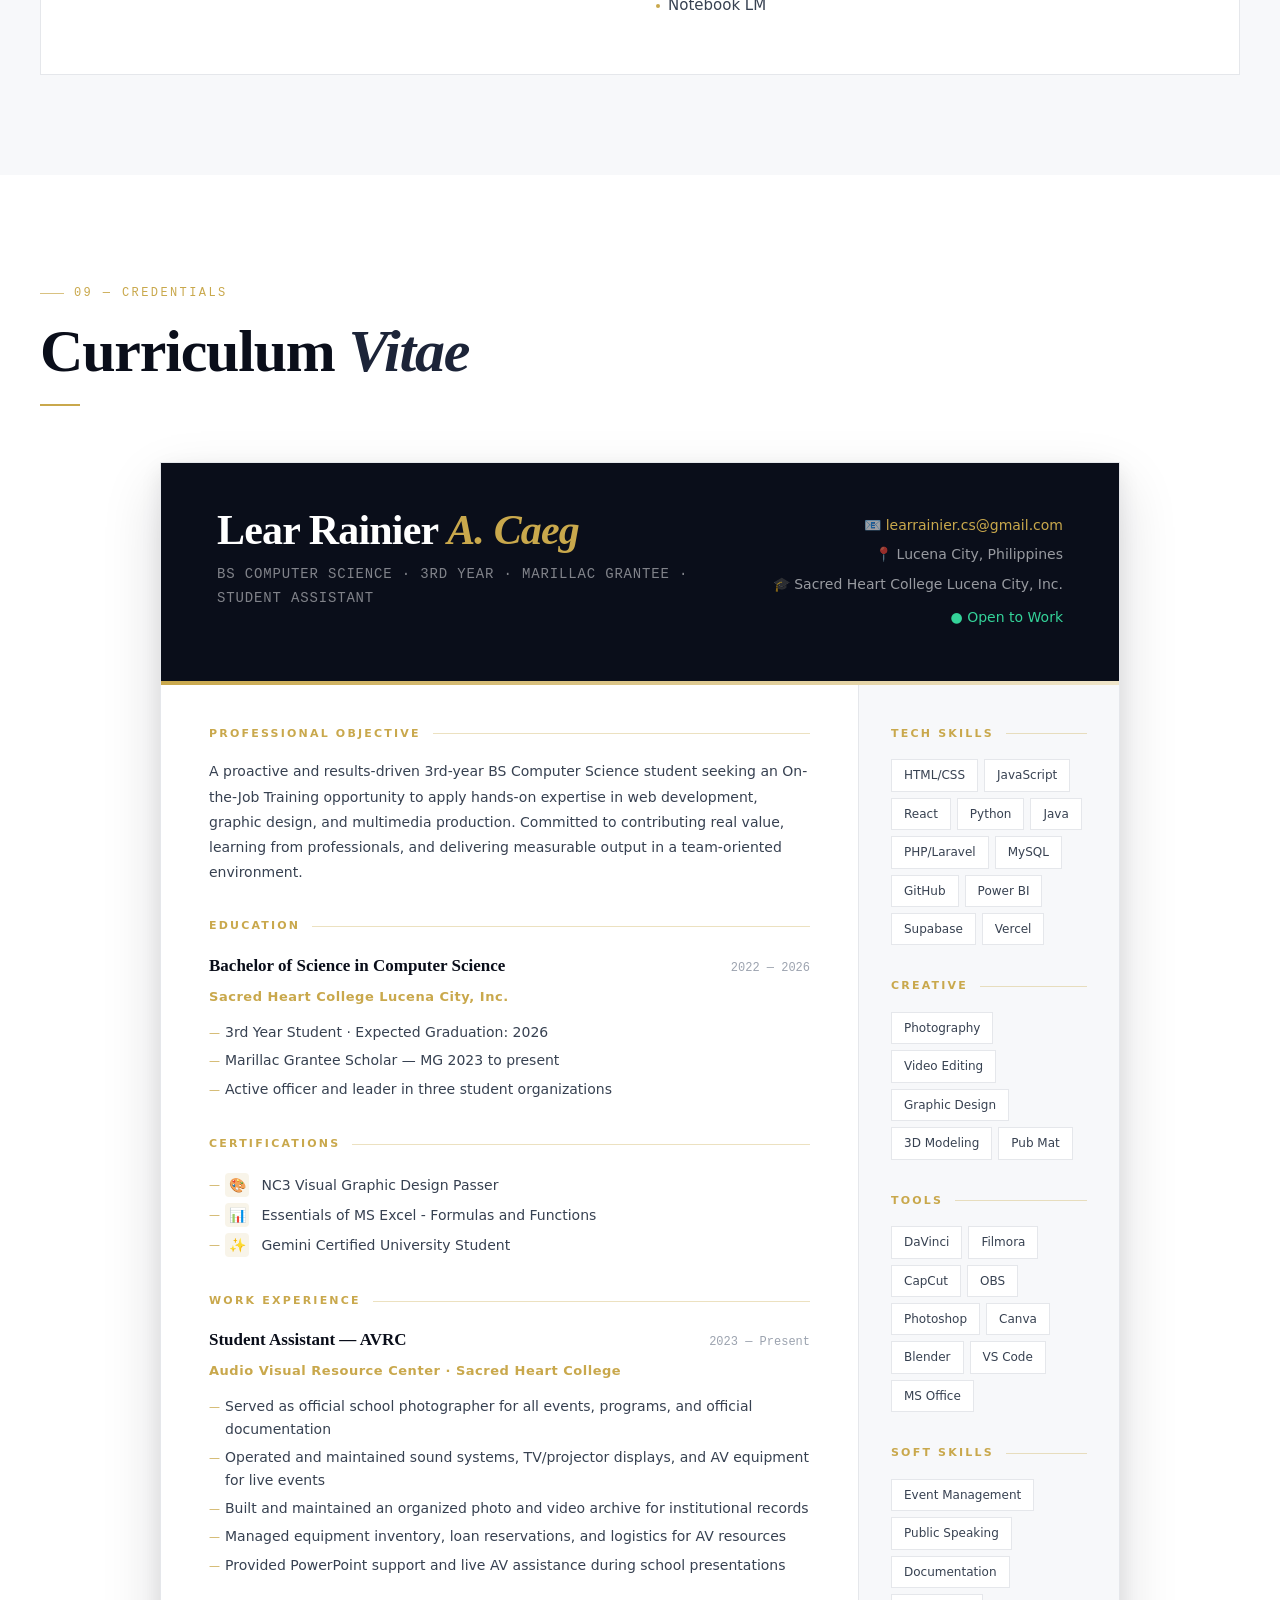
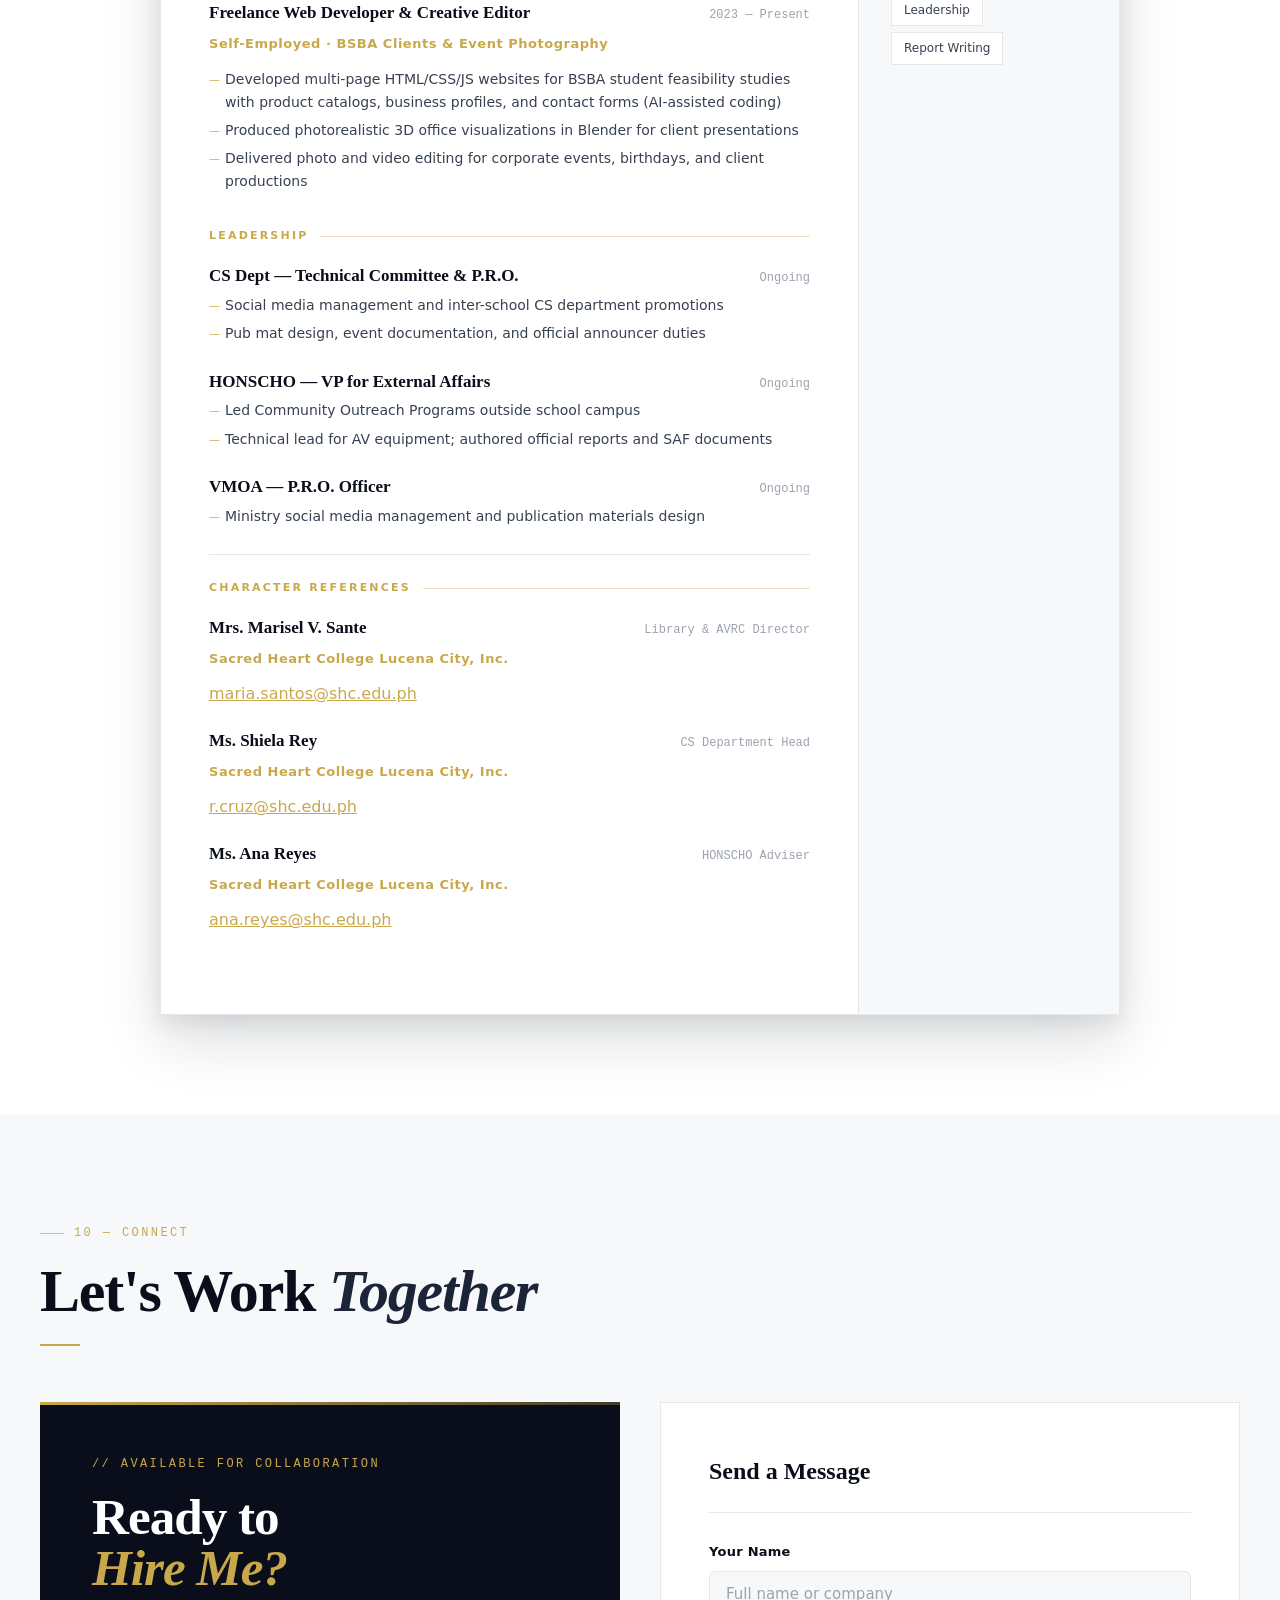
==== commit 129f1cc5: "Updated" ====
--- a/index.html
+++ b/index.html
@@ -4,7 +4,6 @@
 <meta charset="UTF-8"/>
 <meta name="viewport" content="width=device-width, initial-scale=1.0"/>
 <title>Lear Rainier A. Caeg — CS Portfolio</title>
-<meta http-equiv="Content-Security-Policy" content="default-src 'self'; script-src 'self'; style-src 'self' 'unsafe-inline' https://fonts.googleapis.com; font-src https://fonts.gstatic.com; img-src 'self' data: https:; video-src 'self' data:; connect-src 'none'; frame-ancestors 'none'; base-uri 'self'; form-action 'self'">
 <link href="https://fonts.googleapis.com/css2?family=Playfair+Display:ital,wght@0,400;0,500;0,600;0,700;0,800;0,900;1,400;1,700&family=Inter:wght@300;400;500;600;700&family=JetBrains+Mono:wght@400;500&display=swap" rel="stylesheet">
 <link rel="stylesheet" href="style.css">
 </head>
@@ -209,16 +208,16 @@
           <span class="skills-panel-title">Proficiency Levels</span>
           <div class="avail-dot" style="width:8px;height:8px"></div>
         </div>
-        <div class="skill-row"><div class="skill-info"><span class="skill-name">HTML / CSS</span><span class="skill-pct">92%</span></div><div class="skill-track"><div class="skill-fill" style="--w:92%"></div></div></div>
-        <div class="skill-row"><div class="skill-info"><span class="skill-name">JavaScript / React</span><span class="skill-pct">80%</span></div><div class="skill-track"><div class="skill-fill" style="--w:80%"></div></div></div>
-        <div class="skill-row"><div class="skill-info"><span class="skill-name">PHP / Laravel</span><span class="skill-pct">70%</span></div><div class="skill-track"><div class="skill-fill" style="--w:70%"></div></div></div>
-        <div class="skill-row"><div class="skill-info"><span class="skill-name">Python</span><span class="skill-pct">74%</span></div><div class="skill-track"><div class="skill-fill" style="--w:74%"></div></div></div>
-        <div class="skill-row"><div class="skill-info"><span class="skill-name">Java</span><span class="skill-pct">65%</span></div><div class="skill-track"><div class="skill-fill" style="--w:65%"></div></div></div>
-        <div class="skill-row"><div class="skill-info"><span class="skill-name">MySQL / Databases</span><span class="skill-pct">78%</span></div><div class="skill-track"><div class="skill-fill" style="--w:78%"></div></div></div>
-        <div class="skill-row"><div class="skill-info"><span class="skill-name">Video Editing</span><span class="skill-pct">90%</span></div><div class="skill-track"><div class="skill-fill" style="--w:90%"></div></div></div>
-        <div class="skill-row"><div class="skill-info"><span class="skill-name">Photography</span><span class="skill-pct">88%</span></div><div class="skill-track"><div class="skill-fill" style="--w:88%"></div></div></div>
-        <div class="skill-row"><div class="skill-info"><span class="skill-name">Graphic Design</span><span class="skill-pct">85%</span></div><div class="skill-track"><div class="skill-fill" style="--w:85%"></div></div></div>
-        <div class="skill-row"><div class="skill-info"><span class="skill-name">3D Modeling — Blender</span><span class="skill-pct">68%</span></div><div class="skill-track"><div class="skill-fill" style="--w:68%"></div></div></div>
+        <div class="skill-row"><div class="skill-info"><span class="skill-name">HTML / CSS</span><span class="skill-level">Advanced</span></div></div>
+        <div class="skill-row"><div class="skill-info"><span class="skill-name">JavaScript / React</span><span class="skill-level">Beginner</span></div></div>
+        <div class="skill-row"><div class="skill-info"><span class="skill-name">PHP / Laravel</span><span class="skill-level">Beginner</span></div></div>
+        <div class="skill-row"><div class="skill-info"><span class="skill-name">Python</span><span class="skill-level">Basic</span></div></div>
+        <div class="skill-row"><div class="skill-info"><span class="skill-name">Java</span><span class="skill-level">Basic</span></div></div>
+        <div class="skill-row"><div class="skill-info"><span class="skill-name">MySQL / Databases</span><span class="skill-level">Basic</span></div></div>
+        <div class="skill-row"><div class="skill-info"><span class="skill-name">Video Editing</span><span class="skill-level">Intermediate</span></div></div>
+        <div class="skill-row"><div class="skill-info"><span class="skill-name">Photography</span><span class="skill-level">Intermediate</span></div></div>
+        <div class="skill-row"><div class="skill-info"><span class="skill-name">Graphic Design</span><span class="skill-level">Intermediate</span></div></div>
+        <div class="skill-row"><div class="skill-info"><span class="skill-name">3D Modeling — Blender</span><span class="skill-level">Beginner</span></div></div>
       </div>
 
       <!-- Tools -->
@@ -384,7 +383,7 @@
           </div>
           <!-- Carousel Item 5 -->
           <div class="carousel-item">
-            <div class="carousel-image" style="background-image:url('img/Gemini.png')"></div>
+            <div class="carousel-image" style="background-image:url('')"></div>
             <div class="carousel-info">
               <h3>3D Modeling</h3>
               <p>Blender renders and 3D visualization projects</p>
@@ -532,9 +531,9 @@
       <div class="section-divider"></div>
     </div>
     <div class="project-grid reveal">
-      <div class="project-cell"><div class="project-num">01</div><div class="project-title">BSBA Feasibility Websites</div><p class="project-desc">Multi-page websites for BSBA student feasibility studies — product catalogs, business profiles, and interactive contact forms.</p><div class="proj-tags"><span class="proj-tag">HTML</span><span class="proj-tag">CSS</span><span class="proj-tag">JavaScript</span></div></div>
+      <div class="project-cell"><div class="project-num">01</div><div class="project-title">BSBA Feasibility Websites</div><p class="project-desc">Multi-page websites for BSBA student feasibility studies with product catalogs, business profiles, and interactive contact forms (AI-assisted coding).</p><div class="proj-tags"><span class="proj-tag">HTML</span><span class="proj-tag">CSS</span><span class="proj-tag">JavaScript</span></div></div>
       <div class="project-cell"><div class="project-num">02</div><div class="project-title">3D Office Visualizations</div><p class="project-desc">Photorealistic Blender office interiors with PBR textures, full lighting setups, and camera fly-through renders for clients.</p><div class="proj-tags"><span class="proj-tag">Blender</span><span class="proj-tag">3D Modeling</span><span class="proj-tag">Rendering</span></div></div>
-      <div class="project-cell"><div class="project-num">03</div><div class="project-title">Full-Stack Web Application</div><p class="project-desc">Laravel + React applications with MySQL database, GitHub version control, built as part of advanced BSCS coursework.</p><div class="proj-tags"><span class="proj-tag">Laravel</span><span class="proj-tag">React</span><span class="proj-tag">MySQL</span><span class="proj-tag">GitHub</span></div></div>
+      <div class="project-cell"><div class="project-num">03</div><div class="project-title">Full-Stack Web Application</div><p class="project-desc">Laravel + React applications with MySQL database, GitHub version control, built as part of advanced BSCS coursework (AI-assisted coding and prompting).</p><div class="proj-tags"><span class="proj-tag">Laravel</span><span class="proj-tag">React</span><span class="proj-tag">MySQL</span><span class="proj-tag">GitHub</span></div></div>
       <div class="project-cell"><div class="project-num">04</div><div class="project-title">Power BI Dashboards</div><p class="project-desc">Interactive data dashboards with drill-through reports, real-time filters, and KPI visualizations on MySQL data sources.</p><div class="proj-tags"><span class="proj-tag">Power BI</span><span class="proj-tag">MySQL</span><span class="proj-tag">Analytics</span></div></div>
       <div class="project-cell"><div class="project-num">05</div><div class="project-title">Python Automation</div><p class="project-desc">Utility scripts for data processing, file management, and academic automation — tested and deployed in VS Code.</p><div class="proj-tags"><span class="proj-tag">Python</span><span class="proj-tag">Automation</span></div></div>
       <div class="project-cell"><div class="project-num">06</div><div class="project-title">AVRC Media Pipeline</div><p class="project-desc">End-to-end school media workflow: capture, organize, edit, and archive photos and video, plus full AV management.</p><div class="proj-tags"><span class="proj-tag">Photography</span><span class="proj-tag">DaVinci</span><span class="proj-tag">OBS</span></div></div>
@@ -600,18 +599,18 @@
 
           <div class="rs">
             <div class="rs-label">Professional Objective</div>
-            <p class="res-obj">A proactive and creative 3rd-year BSCS student with hands-on experience in full-stack web development, video production, event photography, graphic design, and 3D modeling. Seeking freelance and entry-level opportunities where technical skill meets creative problem-solving to deliver measurable real-world impact.</p>
+            <p class="res-obj">A proactive and results-driven 3rd-year BS Computer Science student seeking an On-the-Job Training opportunity to apply hands-on expertise in web development, graphic design, and multimedia production. Committed to contributing real value, learning from professionals, and delivering measurable output in a team-oriented environment.</p>
           </div>
 
           <div class="rs">
             <div class="rs-label">Education</div>
             <div class="re">
-              <div class="re-top"><div class="re-title">Bachelor of Science in Computer Science</div><div class="re-date">2022 — Present</div></div>
+              <div class="re-top"><div class="re-title">Bachelor of Science in Computer Science</div><div class="re-date">2022 — 2026</div></div>
               <div class="re-org">Sacred Heart College Lucena City, Inc.</div>
               <ul class="re-bullets">
+                <li>3rd Year Student · Expected Graduation: 2026</li>
                 <li>Marillac Grantee Scholar — MG 2023 to present</li>
                 <li>Active officer and leader in three student organizations</li>
-                <li>3rd Year standing with consistent academic performance</li>
               </ul>
             </div>
           </div>
@@ -633,19 +632,20 @@
               <div class="re-top"><div class="re-title">Student Assistant — AVRC</div><div class="re-date">2023 — Present</div></div>
               <div class="re-org">Audio Visual Resource Center · Sacred Heart College</div>
               <ul class="re-bullets">
-                <li>Lead photographer for all school events and official documentation</li>
-                <li>Full setup and live operation of sound systems and TV/projector displays</li>
-                <li>Photo/video file compilation, organization, and long-term archiving</li>
-                <li>Equipment inventory management and reservation administration</li>
+                <li>Served as official school photographer for all events, programs, and official documentation</li>
+                <li>Operated and maintained sound systems, TV/projector displays, and AV equipment for live events</li>
+                <li>Built and maintained an organized photo and video archive for institutional records</li>
+                <li>Managed equipment inventory, loan reservations, and logistics for AV resources</li>
+                <li>Provided PowerPoint support and live AV assistance during school presentations</li>
               </ul>
             </div>
             <div class="re" style="margin-top:20px">
-              <div class="re-top"><div class="re-title">Freelance Web Developer & Editor</div><div class="re-date">2023 — Present</div></div>
+              <div class="re-top"><div class="re-title">Freelance Web Developer & Creative Editor</div><div class="re-date">2023 — Present</div></div>
               <div class="re-org">Self-Employed · BSBA Clients & Event Photography</div>
               <ul class="re-bullets">
-                <li>Built HTML/CSS/JS websites for BSBA student feasibility studies</li>
-                <li>Created 3D office visualizations in Blender for business presentations</li>
-                <li>Delivered professional video and photo editing for private clients</li>
+                <li>Developed multi-page HTML/CSS/JS websites for BSBA student feasibility studies with product catalogs, business profiles, and contact forms (AI-assisted coding)</li>
+                <li>Produced photorealistic 3D office visualizations in Blender for client presentations</li>
+                <li>Delivered photo and video editing for corporate events, birthdays, and client productions</li>
               </ul>
             </div>
           </div>
@@ -664,11 +664,30 @@
               <div class="re-top"><div class="re-title">VMOA — P.R.O. Officer</div><div class="re-date">Ongoing</div></div>
               <ul class="re-bullets"><li>Ministry social media management and publication materials design</li></ul>
             </div>
+
+            <div class="rs" style="margin-top:24px;border-top:1px solid var(--border);padding-top:24px">
+              <div class="rs-label">Character References</div>
+              <div class="re">
+                <div class="re-top"><div class="re-title">Mrs. Marisel V. Sante</div><div class="re-date">Library & AVRC Director</div></div>
+                <div class="re-org">Sacred Heart College Lucena City, Inc.</div>
+                <div style="margin-top:4px;"><a href="mailto:maria.santos@shc.edu.ph" style="color:var(--gold);">maria.santos@shc.edu.ph</a></div>
+              </div>
+              <div class="re" style="margin-top:12px">
+                <div class="re-top"><div class="re-title">Ms. Shiela Rey</div><div class="re-date">CS Department Head</div></div>
+                <div class="re-org">Sacred Heart College Lucena City, Inc.</div>
+                <div style="margin-top:4px;"><a href="mailto:r.cruz@shc.edu.ph" style="color:var(--gold);">r.cruz@shc.edu.ph</a></div>
+              </div>
+              <div class="re" style="margin-top:12px">
+                <div class="re-top"><div class="re-title">Ms. Ana Reyes</div><div class="re-date">HONSCHO Adviser</div></div>
+                <div class="re-org">Sacred Heart College Lucena City, Inc.</div>
+                <div style="margin-top:4px;"><a href="mailto:ana.reyes@shc.edu.ph" style="color:var(--gold);">ana.reyes@shc.edu.ph</a></div>
+              </div>
+            </div>
           </div>
         </div>
 
         <div class="resume-side">
-          <div class="rs"><div class="rs-label">Tech Skills</div><div class="rtag-cloud"><span class="rtag">HTML</span><span class="rtag">CSS</span><span class="rtag">JavaScript</span><span class="rtag">React</span><span class="rtag">Python</span><span class="rtag">Java</span><span class="rtag">Laravel</span><span class="rtag">MySQL</span><span class="rtag">GitHub</span><span class="rtag">Power BI</span></div></div>
+          <div class="rs"><div class="rs-label">Tech Skills</div><div class="rtag-cloud"><span class="rtag">HTML/CSS</span><span class="rtag">JavaScript</span><span class="rtag">React</span><span class="rtag">Python</span><span class="rtag">Java</span><span class="rtag">PHP/Laravel</span><span class="rtag">MySQL</span><span class="rtag">GitHub</span><span class="rtag">Power BI</span><span class="rtag">Supabase</span><span class="rtag">Vercel</span></div></div>
           <div class="rs"><div class="rs-label">Creative</div><div class="rtag-cloud"><span class="rtag">Photography</span><span class="rtag">Video Editing</span><span class="rtag">Graphic Design</span><span class="rtag">3D Modeling</span><span class="rtag">Pub Mat</span></div></div>
           <div class="rs"><div class="rs-label">Tools</div><div class="rtag-cloud"><span class="rtag">DaVinci</span><span class="rtag">Filmora</span><span class="rtag">CapCut</span><span class="rtag">OBS</span><span class="rtag">Photoshop</span><span class="rtag">Canva</span><span class="rtag">Blender</span><span class="rtag">VS Code</span><span class="rtag">MS Office</span></div></div>
           <div class="rs"><div class="rs-label">Soft Skills</div><div class="rtag-cloud"><span class="rtag">Event Management</span><span class="rtag">Public Speaking</span><span class="rtag">Documentation</span><span class="rtag">Leadership</span><span class="rtag">Report Writing</span></div></div>
@@ -704,8 +723,14 @@
             <div class="cd-icon">📧</div>
             <div>
               <div class="cd-label">Email</div>
-              <!-- PLACEHOLDER: Replace with your actual Gmail address -->
-              <div class="cd-value"><a href="#" data-email-obfuscated data-email="bGVhcnJhaW5pZXIuY3NAZ21haWwuY29t">contact</a></div>
+              <div class="cd-value"><a href="mailto:caeg.lra@shc.edu.ph">caeg.lra@shc.edu.ph</a></div>
+            </div>
+          </div>
+          <div class="cd-row">
+            <div class="cd-icon">📱</div>
+            <div>
+              <div class="cd-label">Phone</div>
+              <div class="cd-value"><a href="tel:+639912562913">+63 991 256 2913</a></div>
             </div>
           </div>
           <div class="cd-row">
@@ -722,6 +747,13 @@
               <div class="cd-value">Sacred Heart College Lucena City, Inc.</div>
             </div>
           </div>
+          <div class="cd-row">
+            <div class="cd-icon">💻</div>
+            <div>
+              <div class="cd-label">GitHub</div>
+              <div class="cd-value"><a href="https://learrainier.github.io" target="_blank">learrainier.github.io</a></div>
+            </div>
+          </div>
         </div>
 
         <button class="btn-hire" data-action="open-hire-modal">
@@ -732,24 +764,26 @@
       <!-- Contact form -->
       <div class="form-panel reveal from-right">
         <div class="form-panel-title">Send a Message</div>
-        <form id="contactForm" onsubmit="sendContact(event)">
+        <form action="https://formsubmit.co/caeg.lra@shc.edu.ph" method="POST" id="contactForm">
           <div class="fg">
-            <label class="flbl" for="cn">Your Name</label>
-            <input id="cn" class="fi" type="text" placeholder="Full name or company" required>
+            <label class="flbl" for="name">Your Name</label>
+            <input id="name" class="fi" type="text" name="name" placeholder="Full name or company" required>
           </div>
           <div class="fg">
-            <label class="flbl" for="ce">Email Address</label>
-            <input id="ce" class="fi" type="email" placeholder="you@company.com" required>
+            <label class="flbl" for="email">Email Address</label>
+            <input id="email" class="fi" type="email" name="email" placeholder="you@company.com" required>
           </div>
           <div class="fg">
-            <label class="flbl" for="cs">Subject</label>
-            <input id="cs" class="fi" type="text" placeholder="Project inquiry / Collaboration" required>
+            <label class="flbl" for="subject">Subject</label>
+            <input id="subject" class="fi" type="text" name="subject" placeholder="Project inquiry / Collaboration" required>
           </div>
           <div class="fg">
-            <label class="flbl" for="cm">Message</label>
-            <textarea id="cm" class="fta" rows="5" placeholder="Describe your project, timeline, and requirements..." required></textarea>
-          </div>
-          <button type="submit" class="fsub">Send Message via Gmail →</button>
+            <label class="flbl" for="message">Message</label>
+            <textarea id="message" class="fta" rows="5" name="message" placeholder="Describe your project, timeline, and requirements..." required></textarea>
+          </div>
+          <input type="hidden" name="_subject" value="New Portfolio Contact Form Submission">
+          <input type="hidden" name="_captcha" value="false">
+          <button type="submit" class="fsub">Send Message →</button>
         </form>
       </div>
     </div>
@@ -772,18 +806,18 @@
       <button class="modal-close" data-action="close-hire-modal">✕</button>
     </div>
     <div class="modal-body">
-      <form onsubmit="sendHire(event)">
+      <form action="https://formsubmit.co/caeg.lra@shc.edu.ph" method="POST">
         <div class="fg">
           <label class="flbl">Your Name / Company</label>
-          <input id="hn" class="fi" type="text" placeholder="Full name or company name" required>
+          <input name="name" class="fi" type="text" placeholder="Full name or company name" required>
         </div>
         <div class="fg">
           <label class="flbl">Your Email Address</label>
-          <input id="he" class="fi" type="email" placeholder="your@email.com" required>
+          <input name="email" class="fi" type="email" placeholder="your@email.com" required>
         </div>
         <div class="fg">
           <label class="flbl">Service Needed</label>
-          <select id="hs" class="fsel">
+          <select name="service" class="fsel">
             <option value="">Select a service...</option>
             <option>Web Development (HTML / CSS / JS)</option>
             <option>Full-Stack Application (Laravel + React)</option>
@@ -797,14 +831,17 @@
         </div>
         <div class="fg">
           <label class="flbl">Project Details & Budget</label>
-          <textarea id="hm" class="fta" rows="4" placeholder="Describe your project, timeline, and budget range..." required></textarea>
-        </div>
-        <button type="submit" class="fsub">Submit Inquiry via Gmail →</button>
+          <textarea name="message" class="fta" rows="4" placeholder="Describe your project, timeline, and budget range..." required></textarea>
+        </div>
+        <input type="hidden" name="_subject" value="New Hire Me Inquiry">
+        <input type="hidden" name="_captcha" value="false">
+        <button type="submit" class="fsub">Submit Inquiry →</button>
       </form>
     </div>
   </div>
 </div>
 
+<!-- Email form handling is handled by FormSubmit.co -->
 <script src="script.js"></script>
 </body>
 </html>
--- a/style.css
+++ b/style.css
@@ -564,6 +564,7 @@
 .skill-info { display: flex; justify-content: space-between; margin-bottom: 8px; }
 .skill-name { font-size: 15px; font-weight: 500; color: var(--t-primary); }
 .skill-pct  { font-family: var(--font-mono); font-size: 13px; color: var(--gold); font-weight: 600; }
+.skill-level { font-family: var(--font-base); font-size: 13px; color: var(--gold); font-weight: 500; text-transform: capitalize; letter-spacing: 0.5px; }
 .skill-track {
   height: 4px; background: var(--warm-white);
   border-radius: 2px; overflow: hidden;
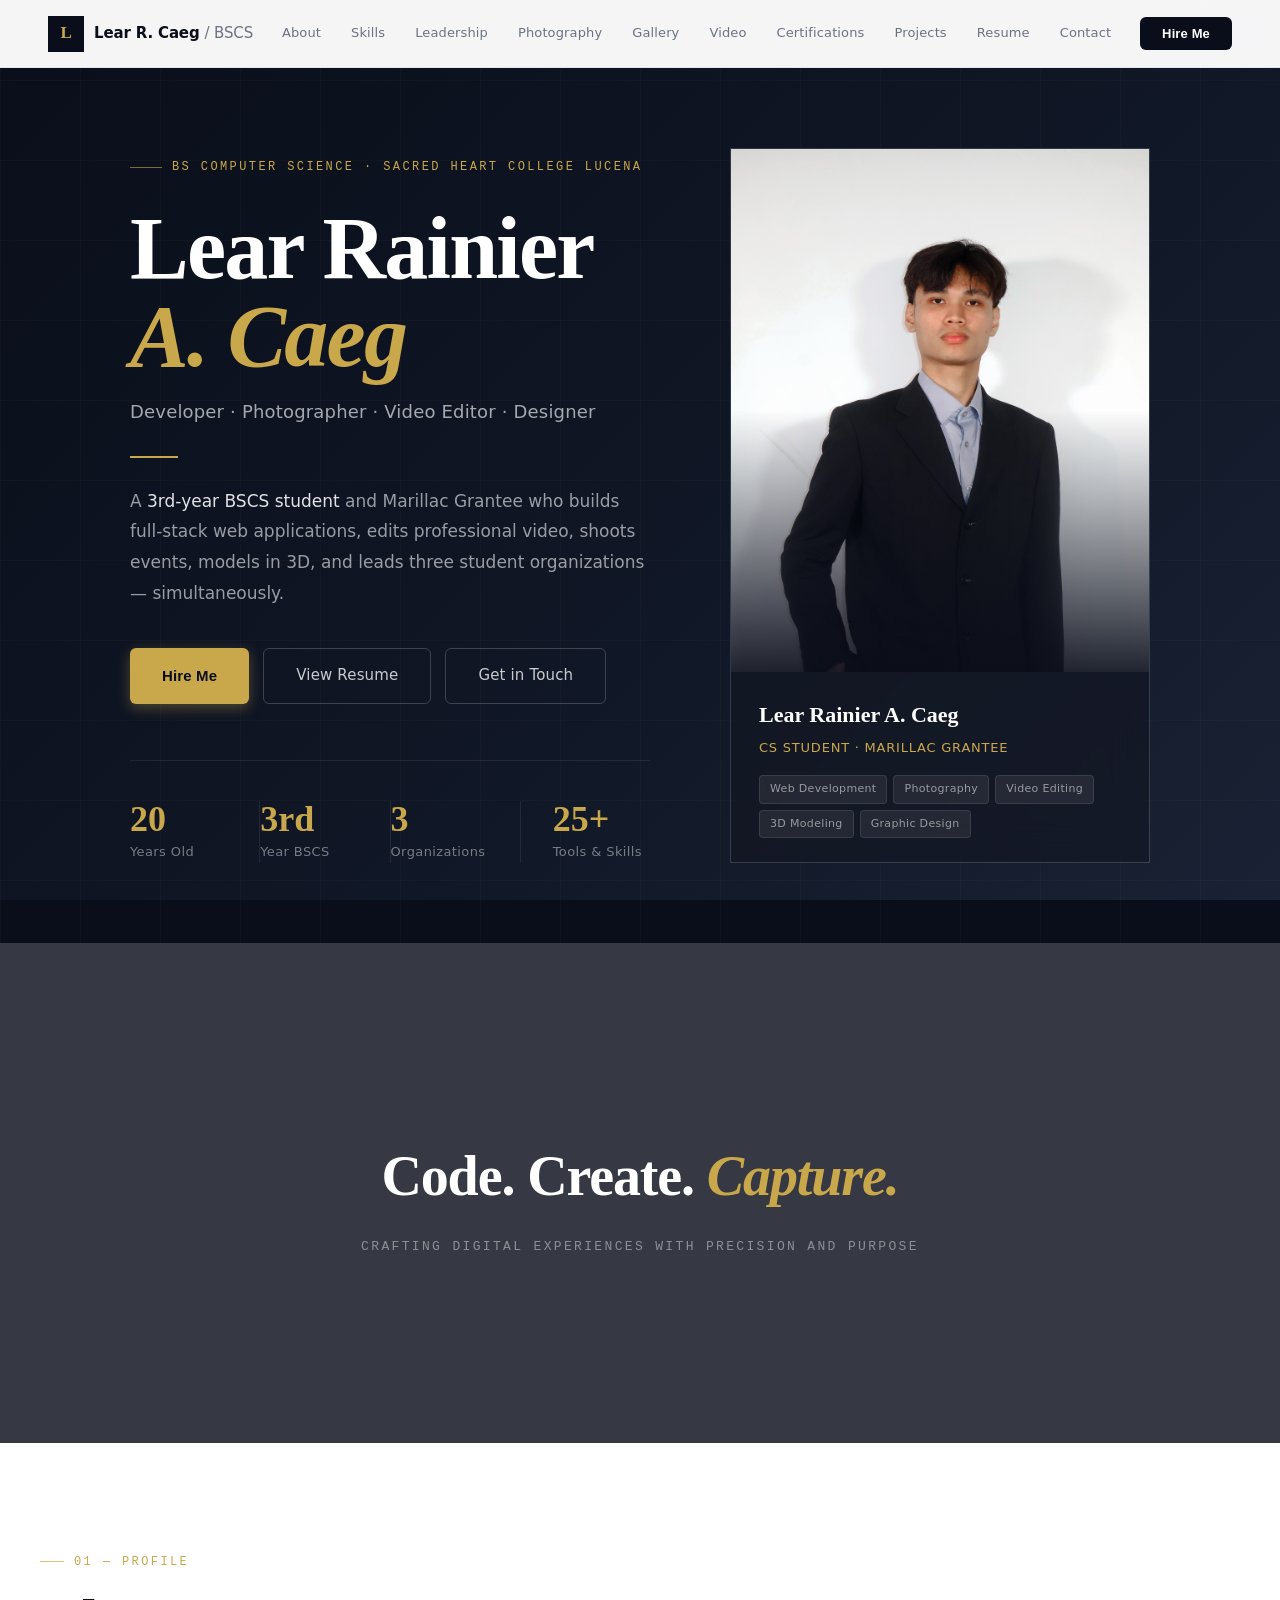
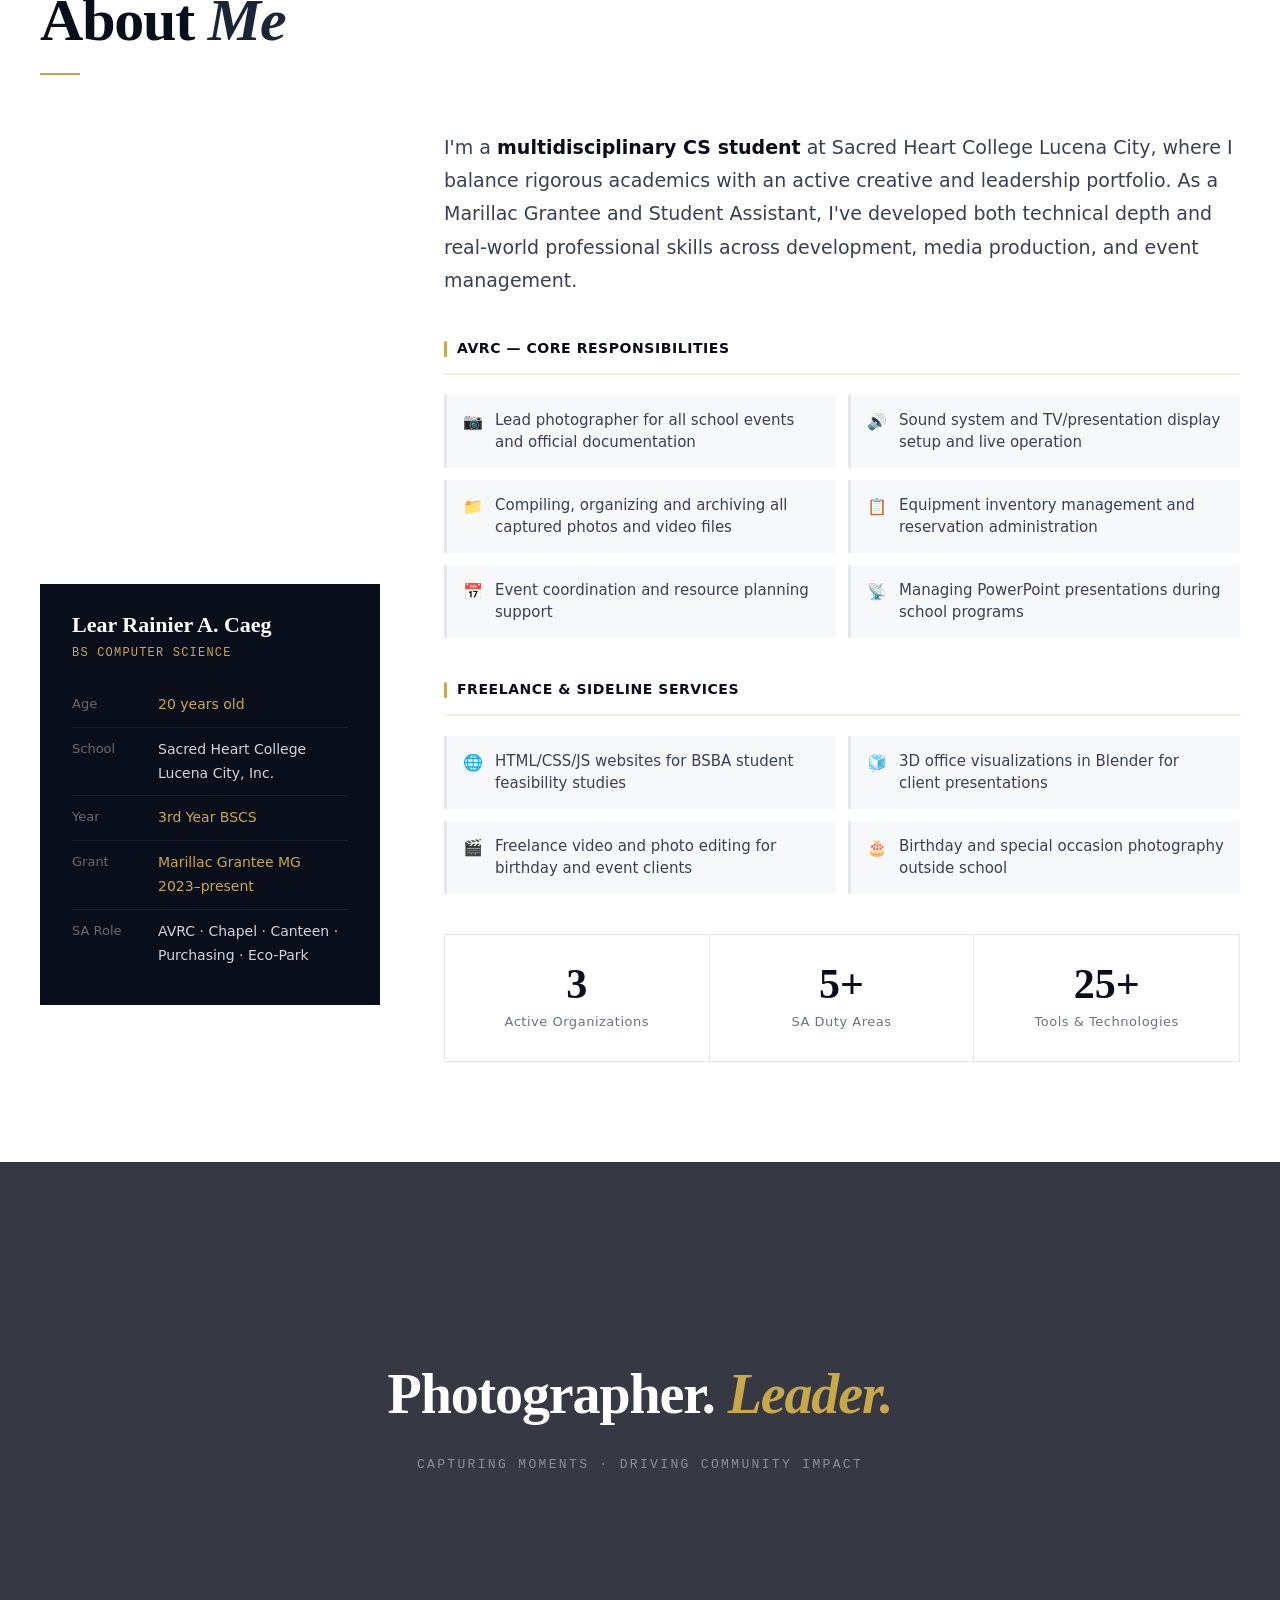
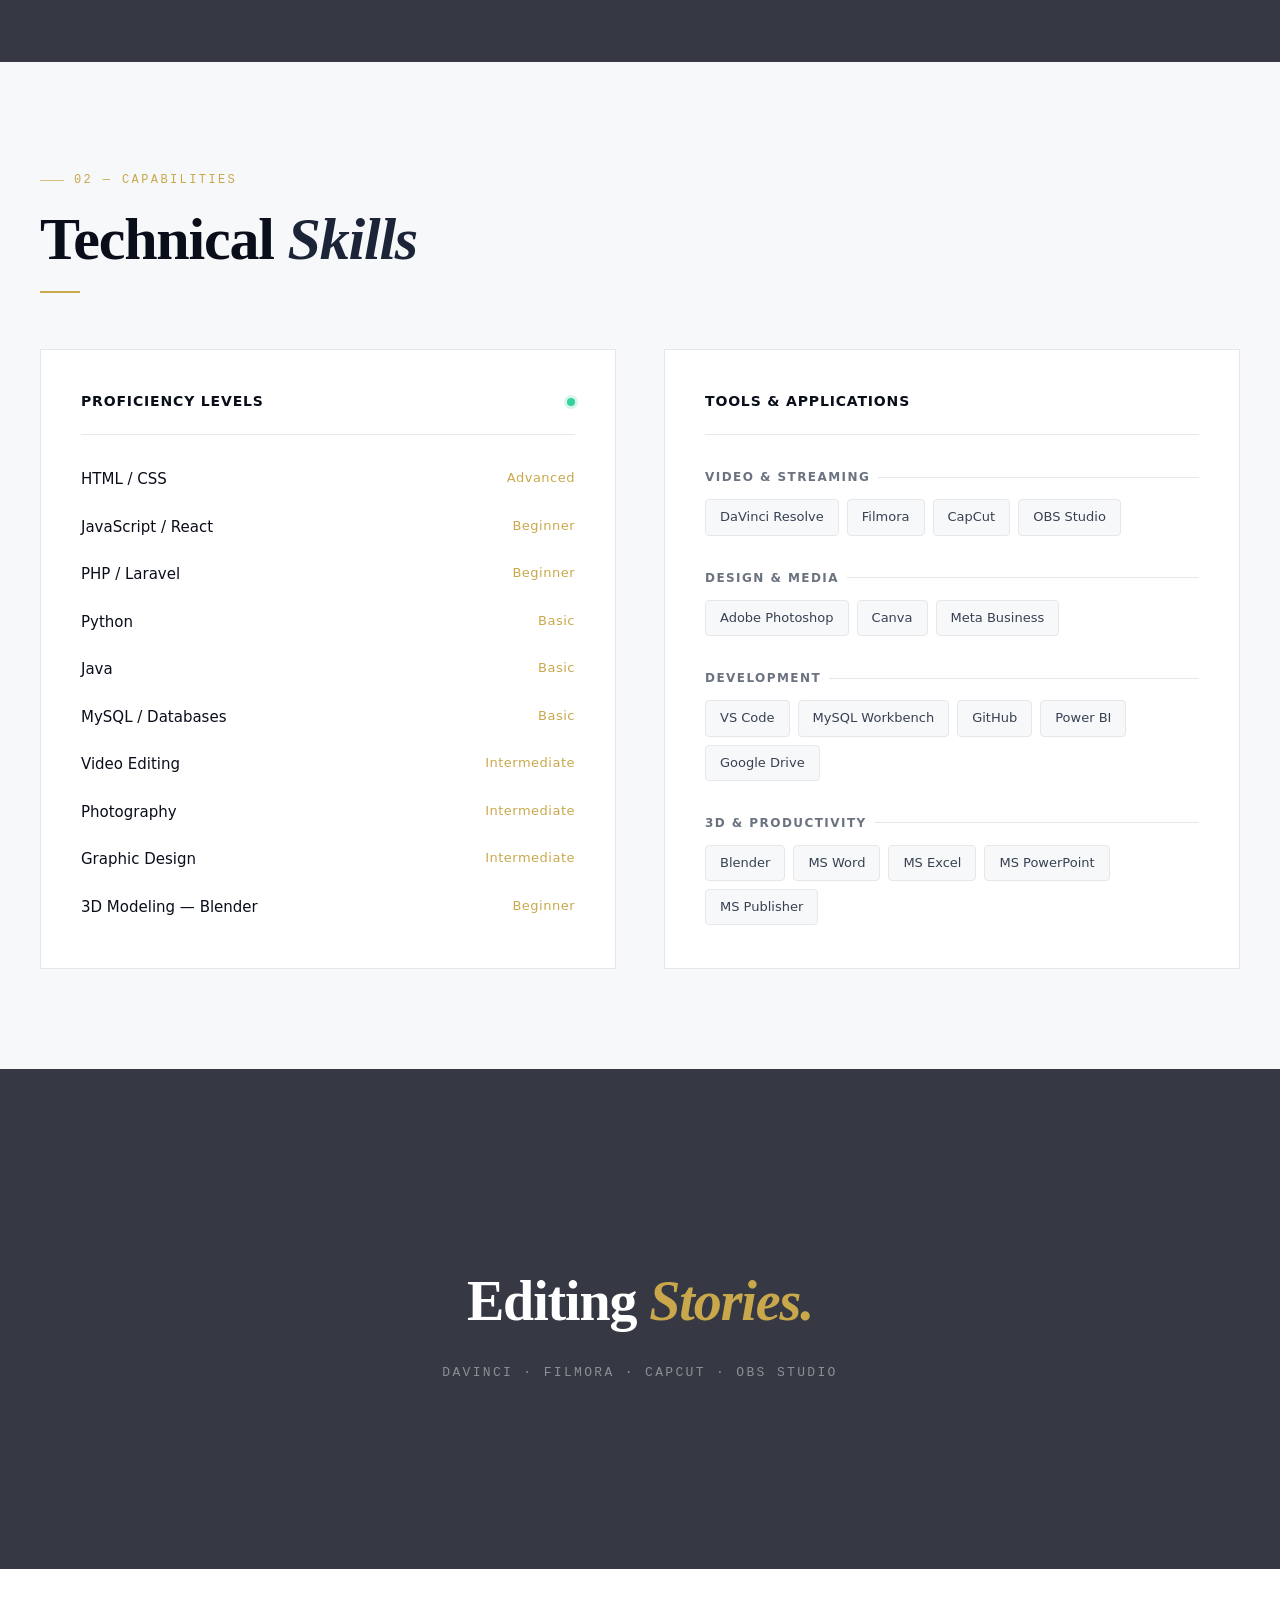
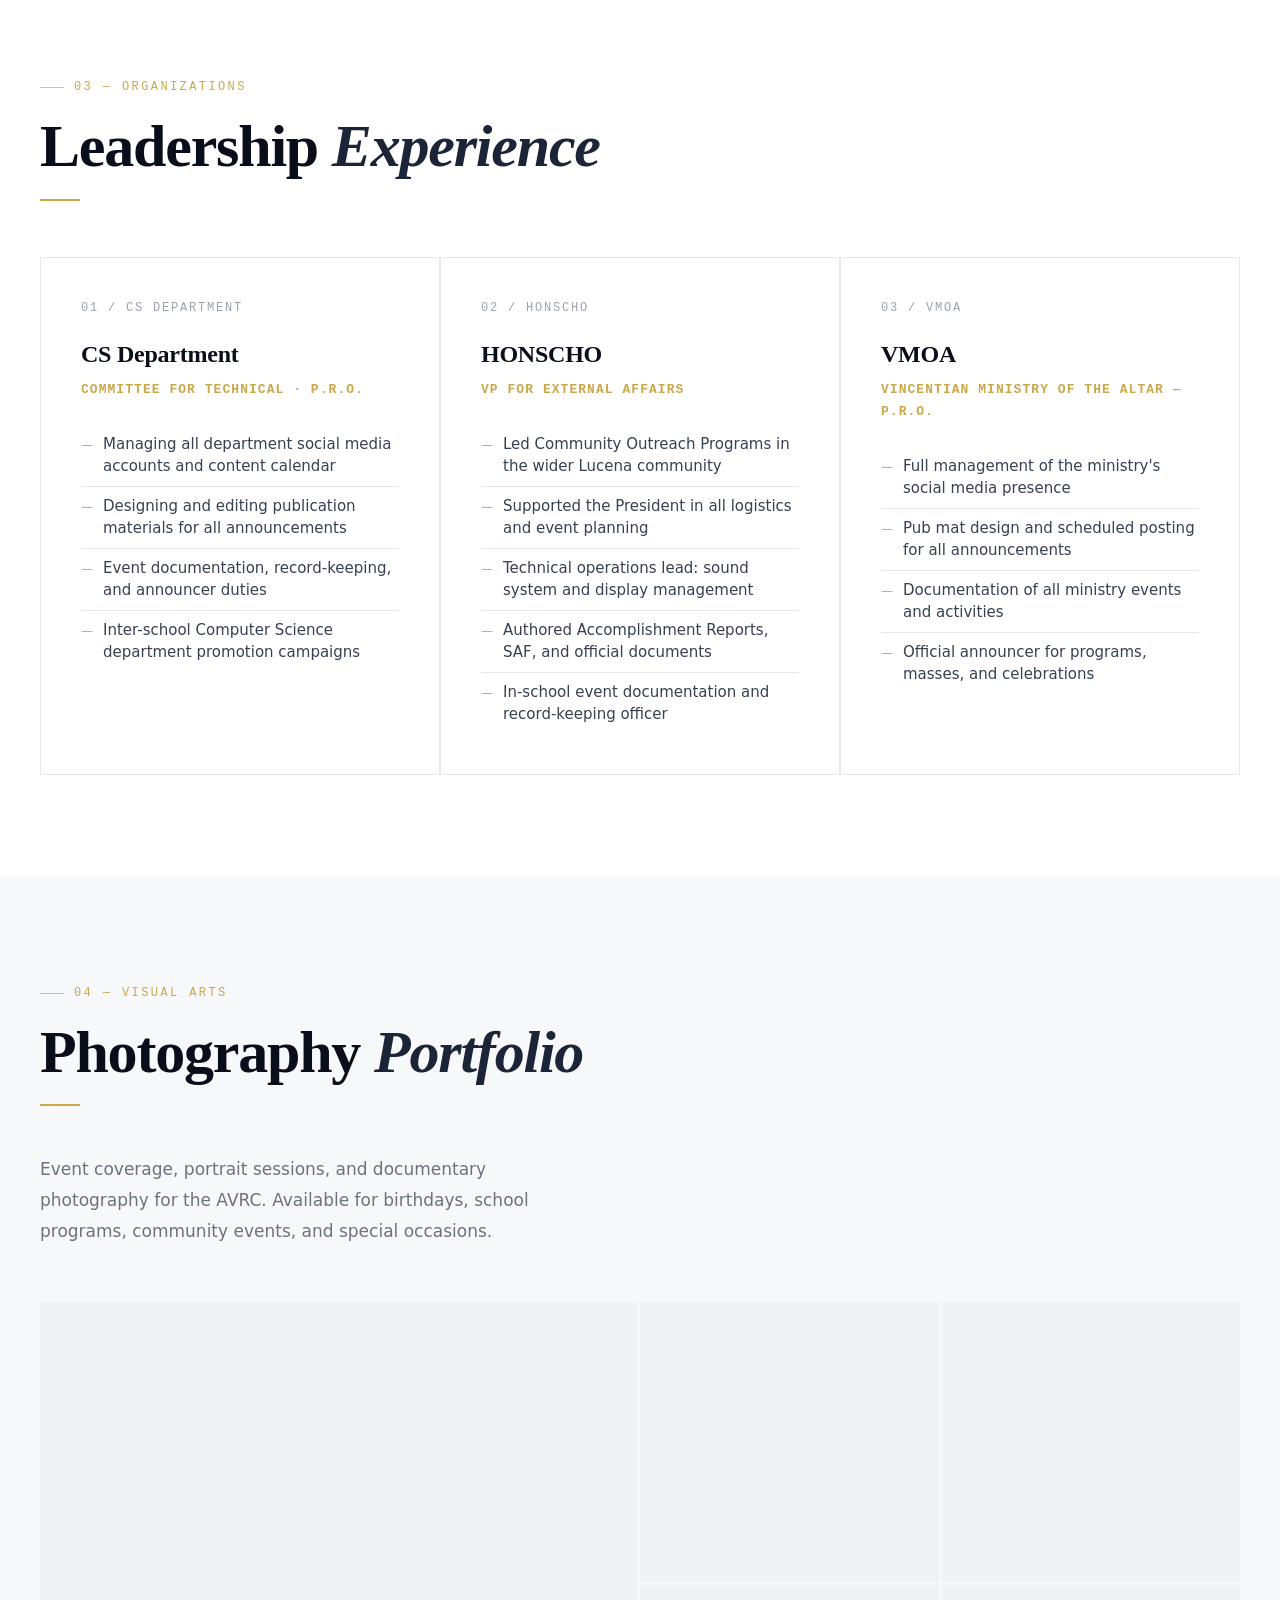
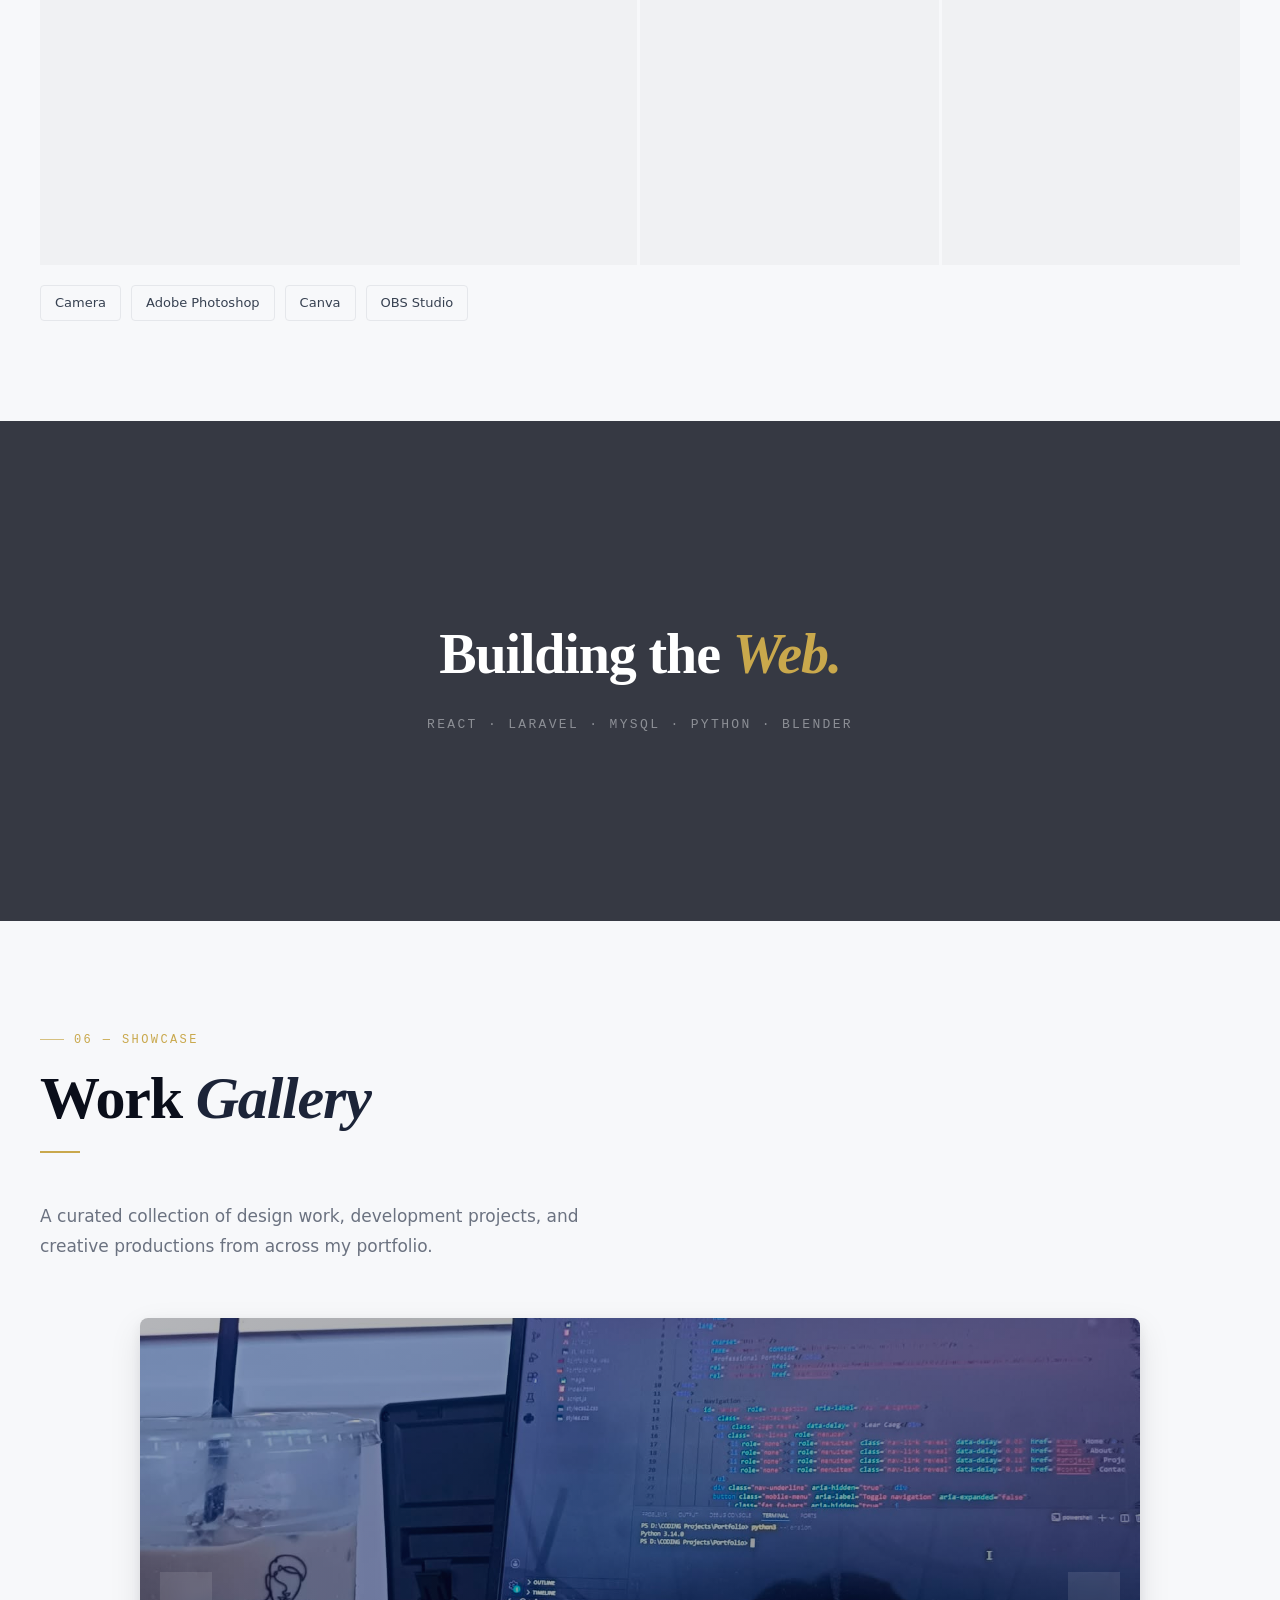
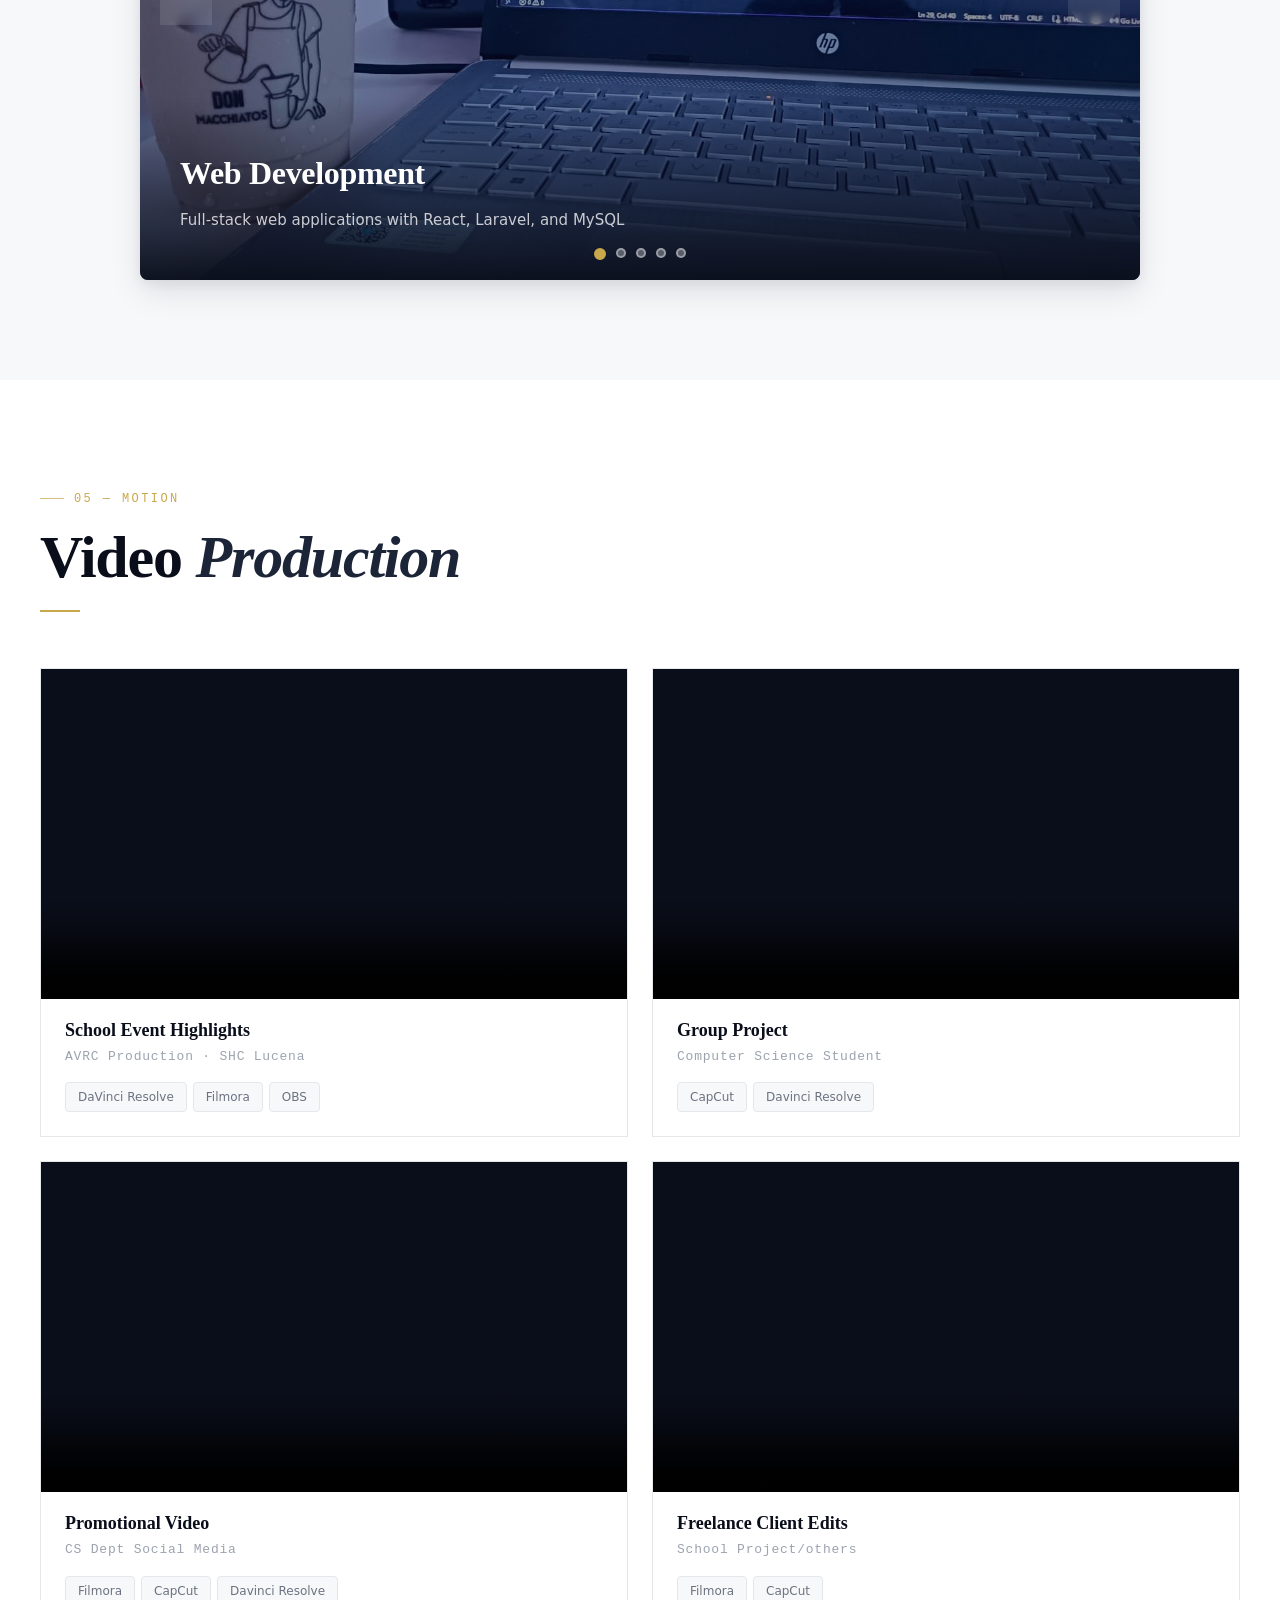
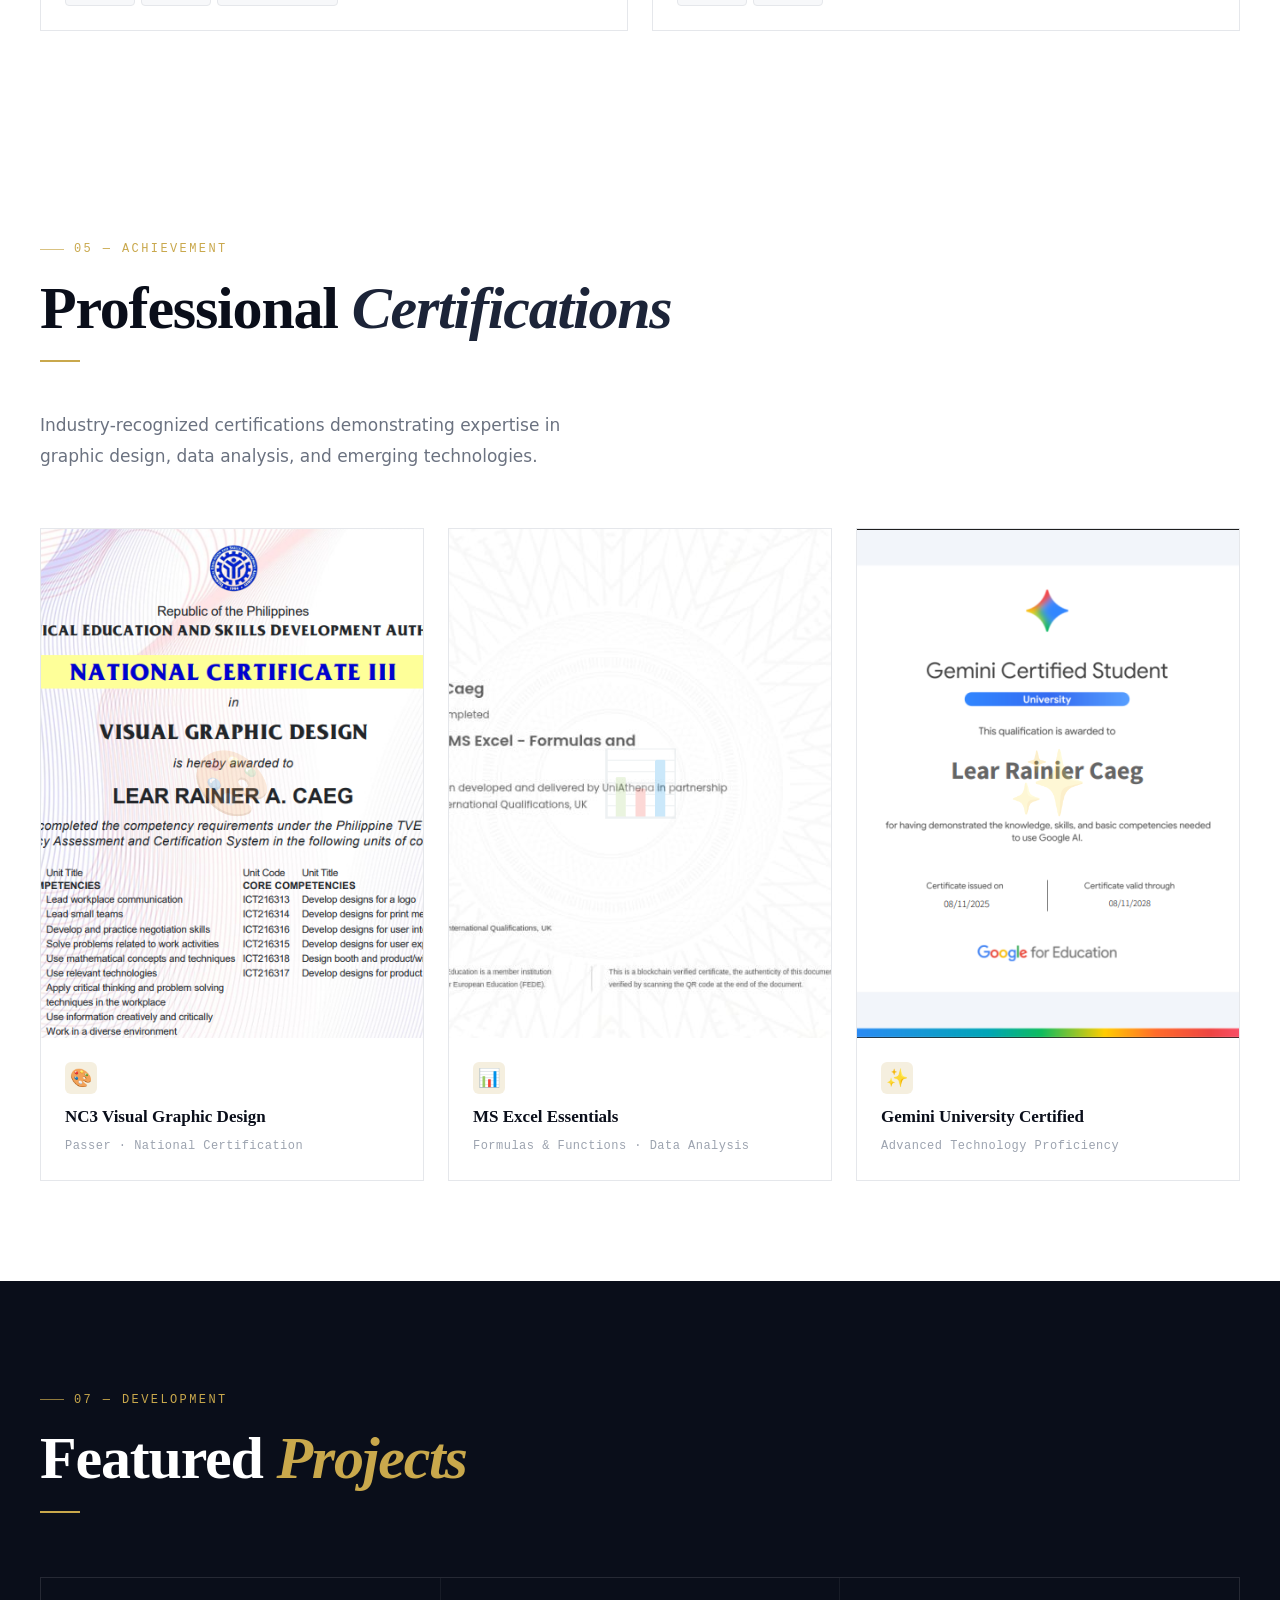
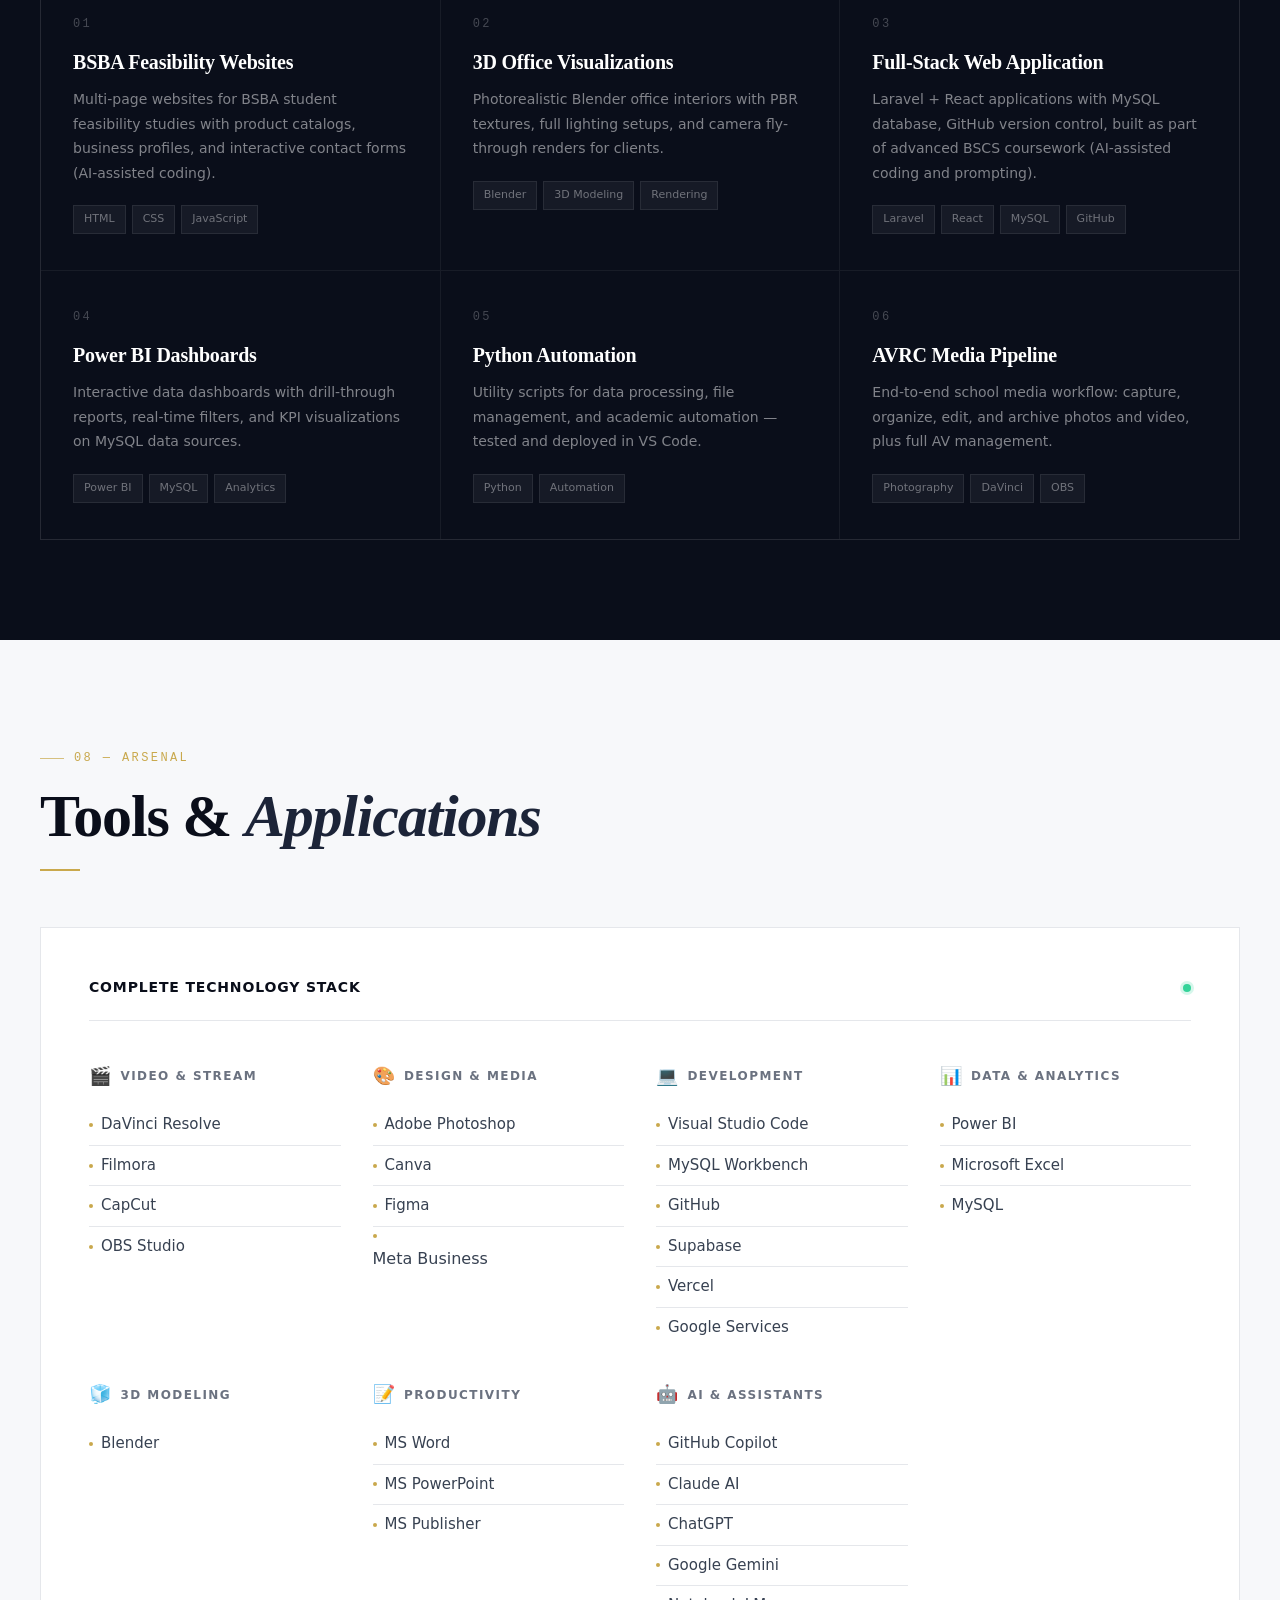
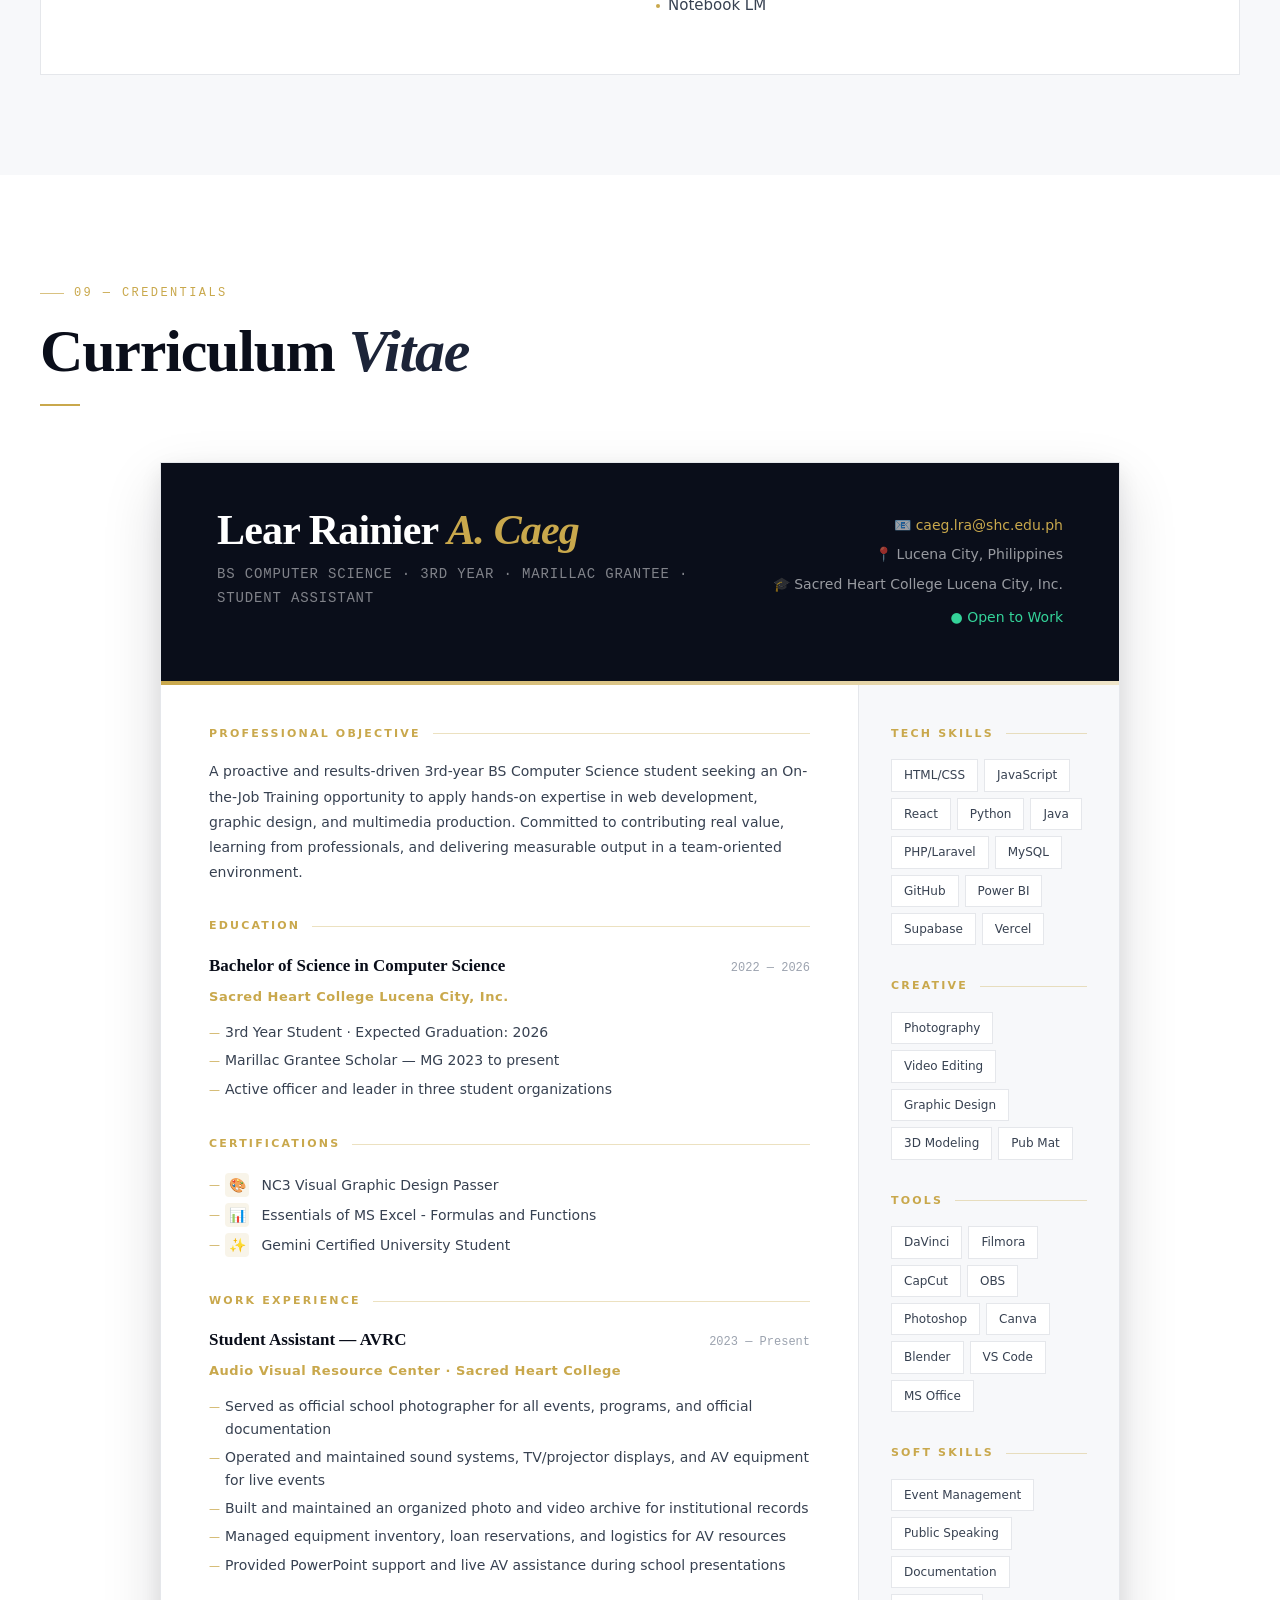
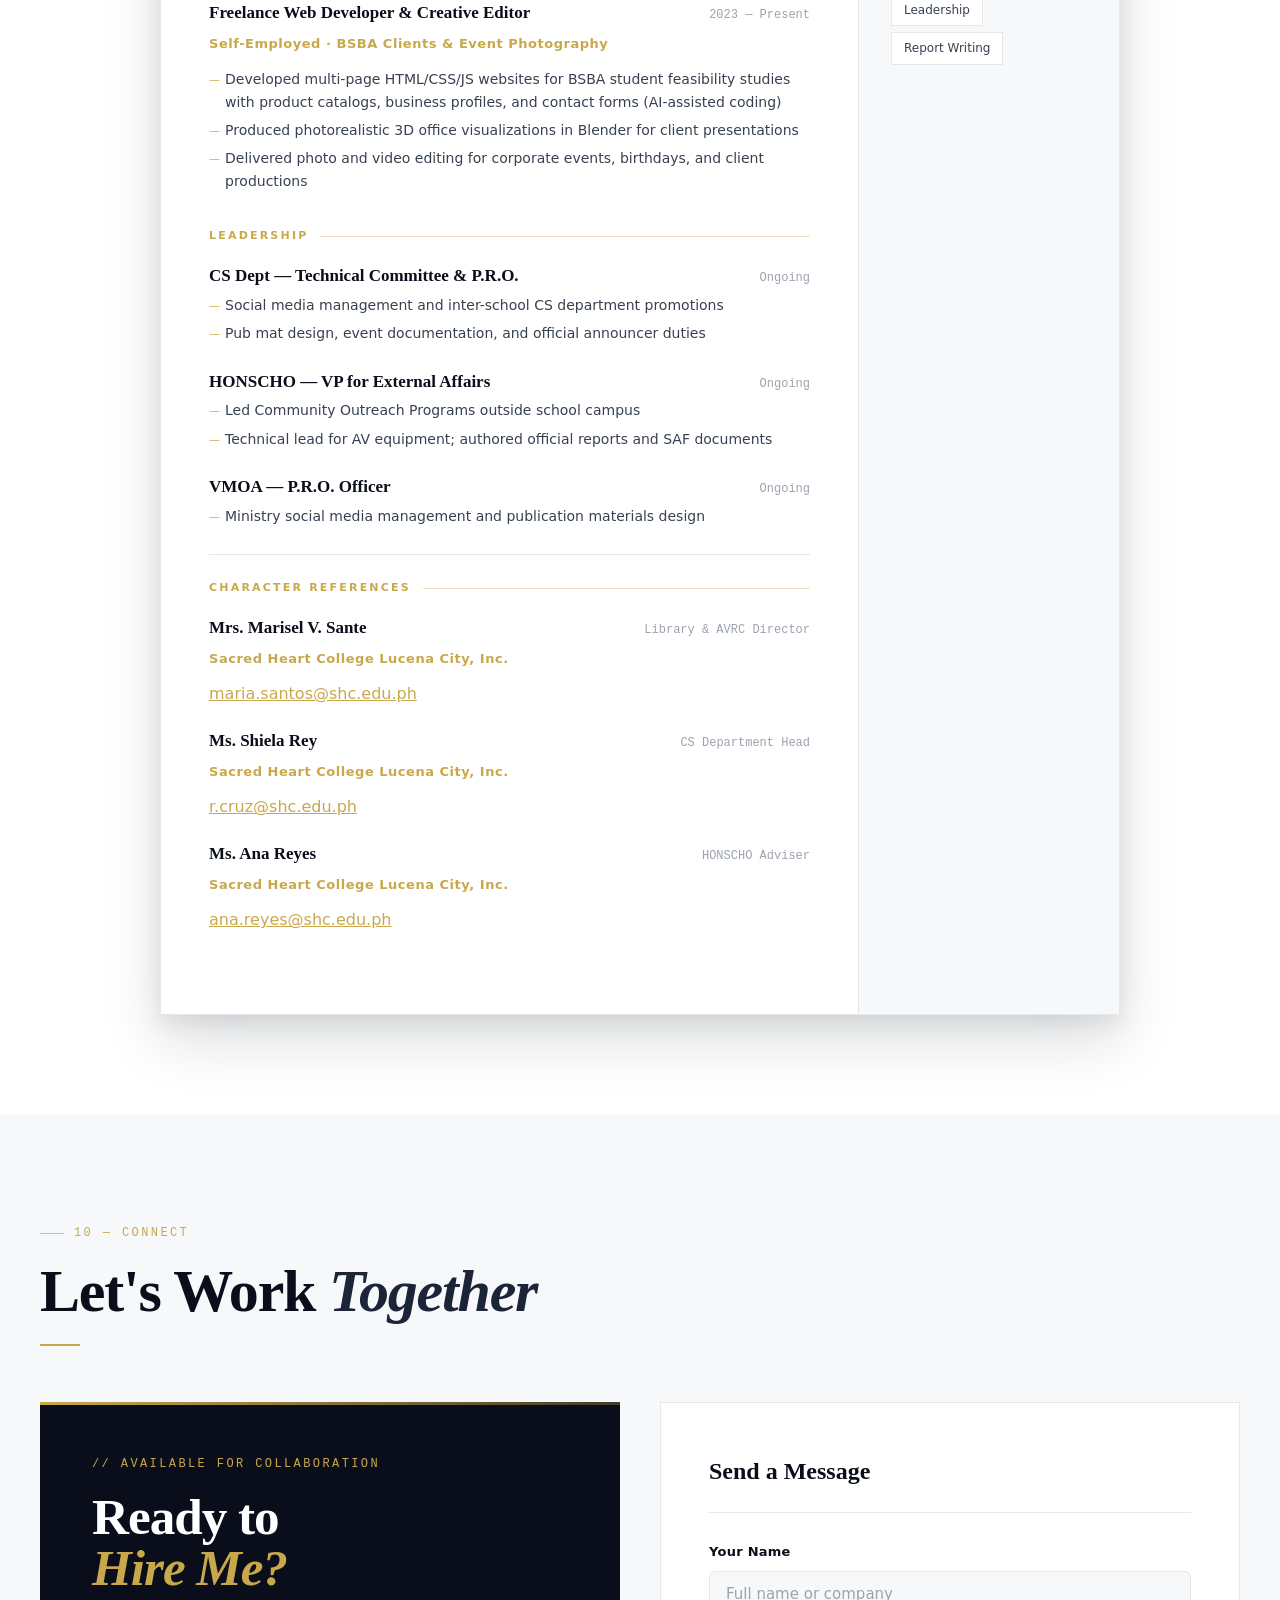
==== commit 2010ae53: "Update index.html" ====
--- a/index.html
+++ b/index.html
@@ -585,7 +585,7 @@
         </div>
         <div class="rh-contact">
           <!-- PLACEHOLDER: Replace youremail@gmail.com with your actual Gmail address -->
-          <span class="rh-contact-item">📧 <a href="#" data-email-obfuscated data-email="bGVhcnJhaW5pZXIuY3NAZ21haWwuY29t">contact</a></span>
+          <span class="rh-contact-item">📧 <a href="mailto:caeg.lra@shc.edu.ph">caeg.lra@shc.edu.ph</a></span>
           <span class="rh-contact-item">📍 Lucena City, Philippines</span>
           <span class="rh-contact-item">🎓 Sacred Heart College Lucena City, Inc.</span>
           <span class="rh-contact-item" style="color:#34D399;margin-top:4px">● Open to Work</span>
@@ -751,7 +751,7 @@
             <div class="cd-icon">💻</div>
             <div>
               <div class="cd-label">GitHub</div>
-              <div class="cd-value"><a href="https://learrainier.github.io" target="_blank">learrainier.github.io</a></div>
+              <div class="cd-value"><a href="https://learrainier.github.io/Lear_Caeg_Portfolio/" target="_blank">https://learrainier.github.io/Lear_Caeg_Portfolio/</a></div>
             </div>
           </div>
         </div>
--- a/style.css
+++ b/style.css
@@ -309,7 +309,7 @@
 }
 .hero-card-img {
   width: 100%; aspect-ratio: 4/5;
-  background-image: url('img/Lear\ Profile.png');
+  background-image: url('img/Lear\ Rainier\ A.\ Caeg\ 2.jpg');
   background-size: cover; background-position: top center;
   position: relative;
 }
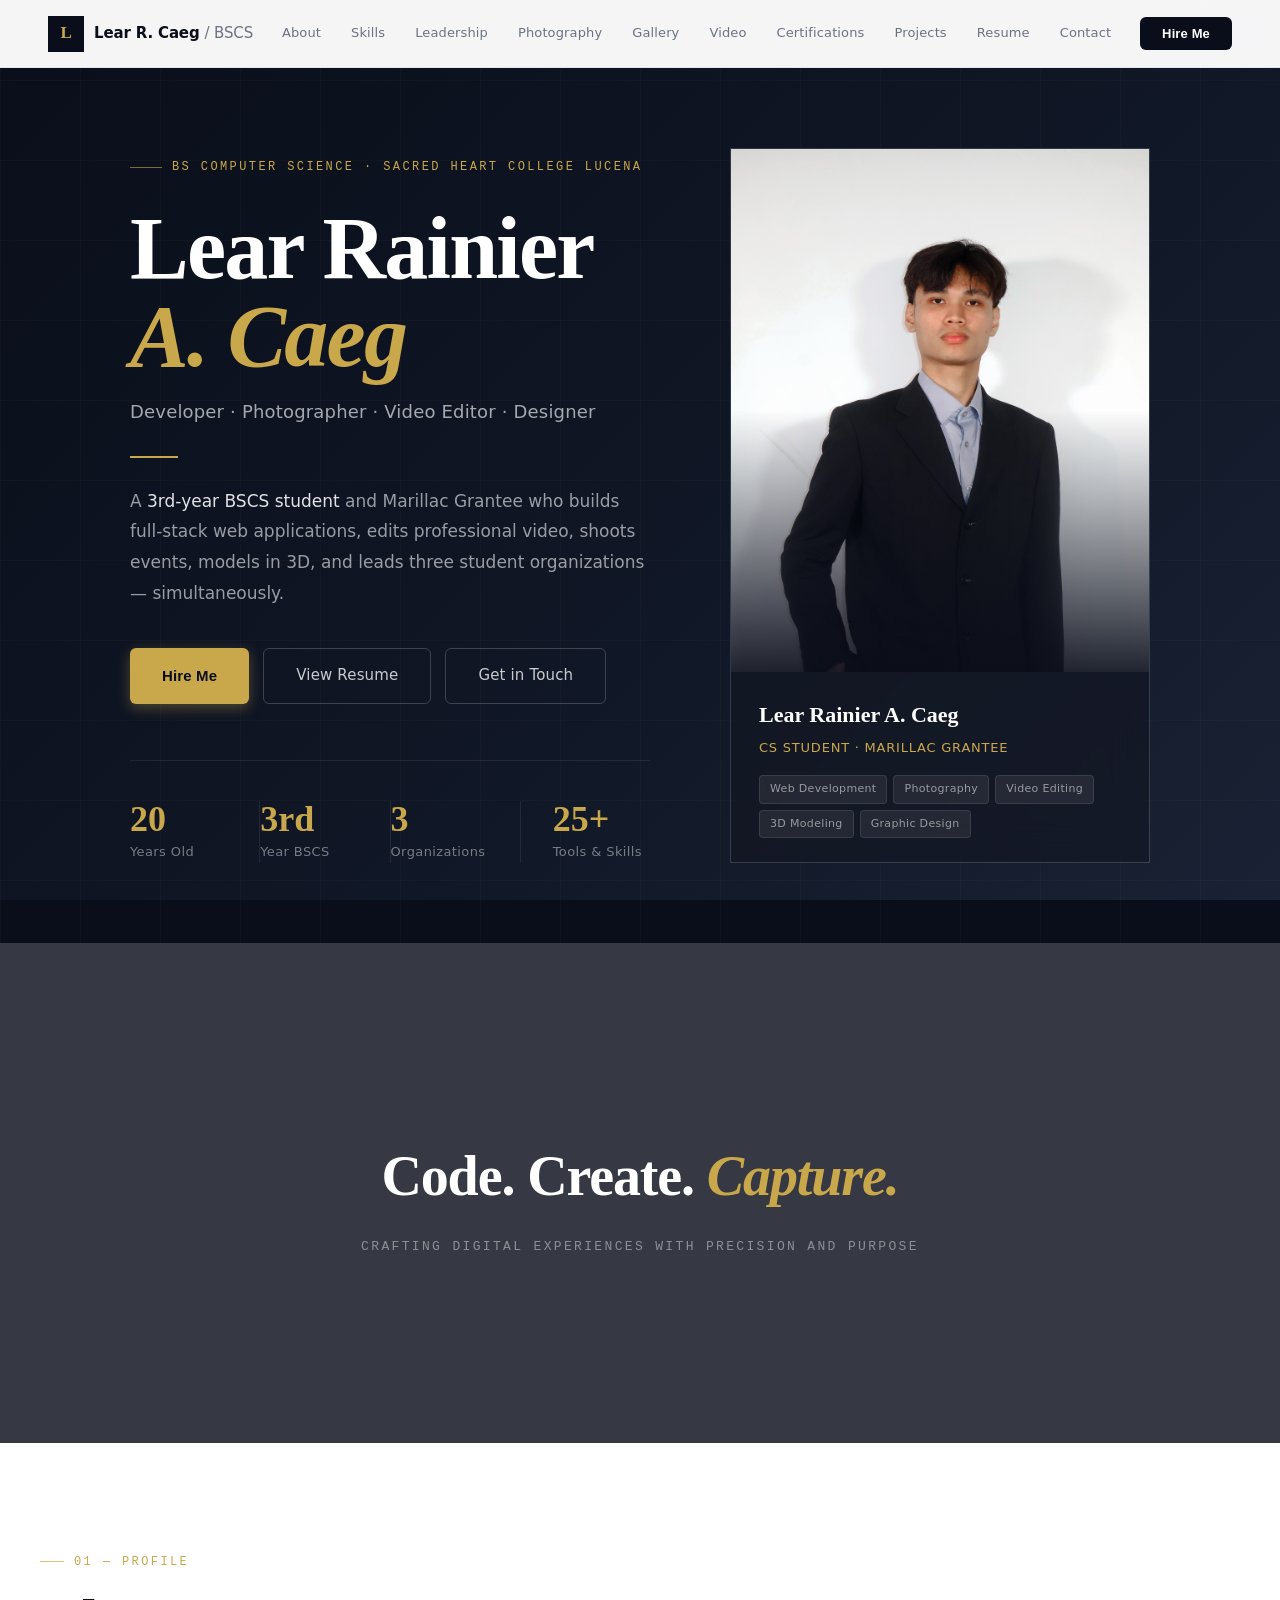
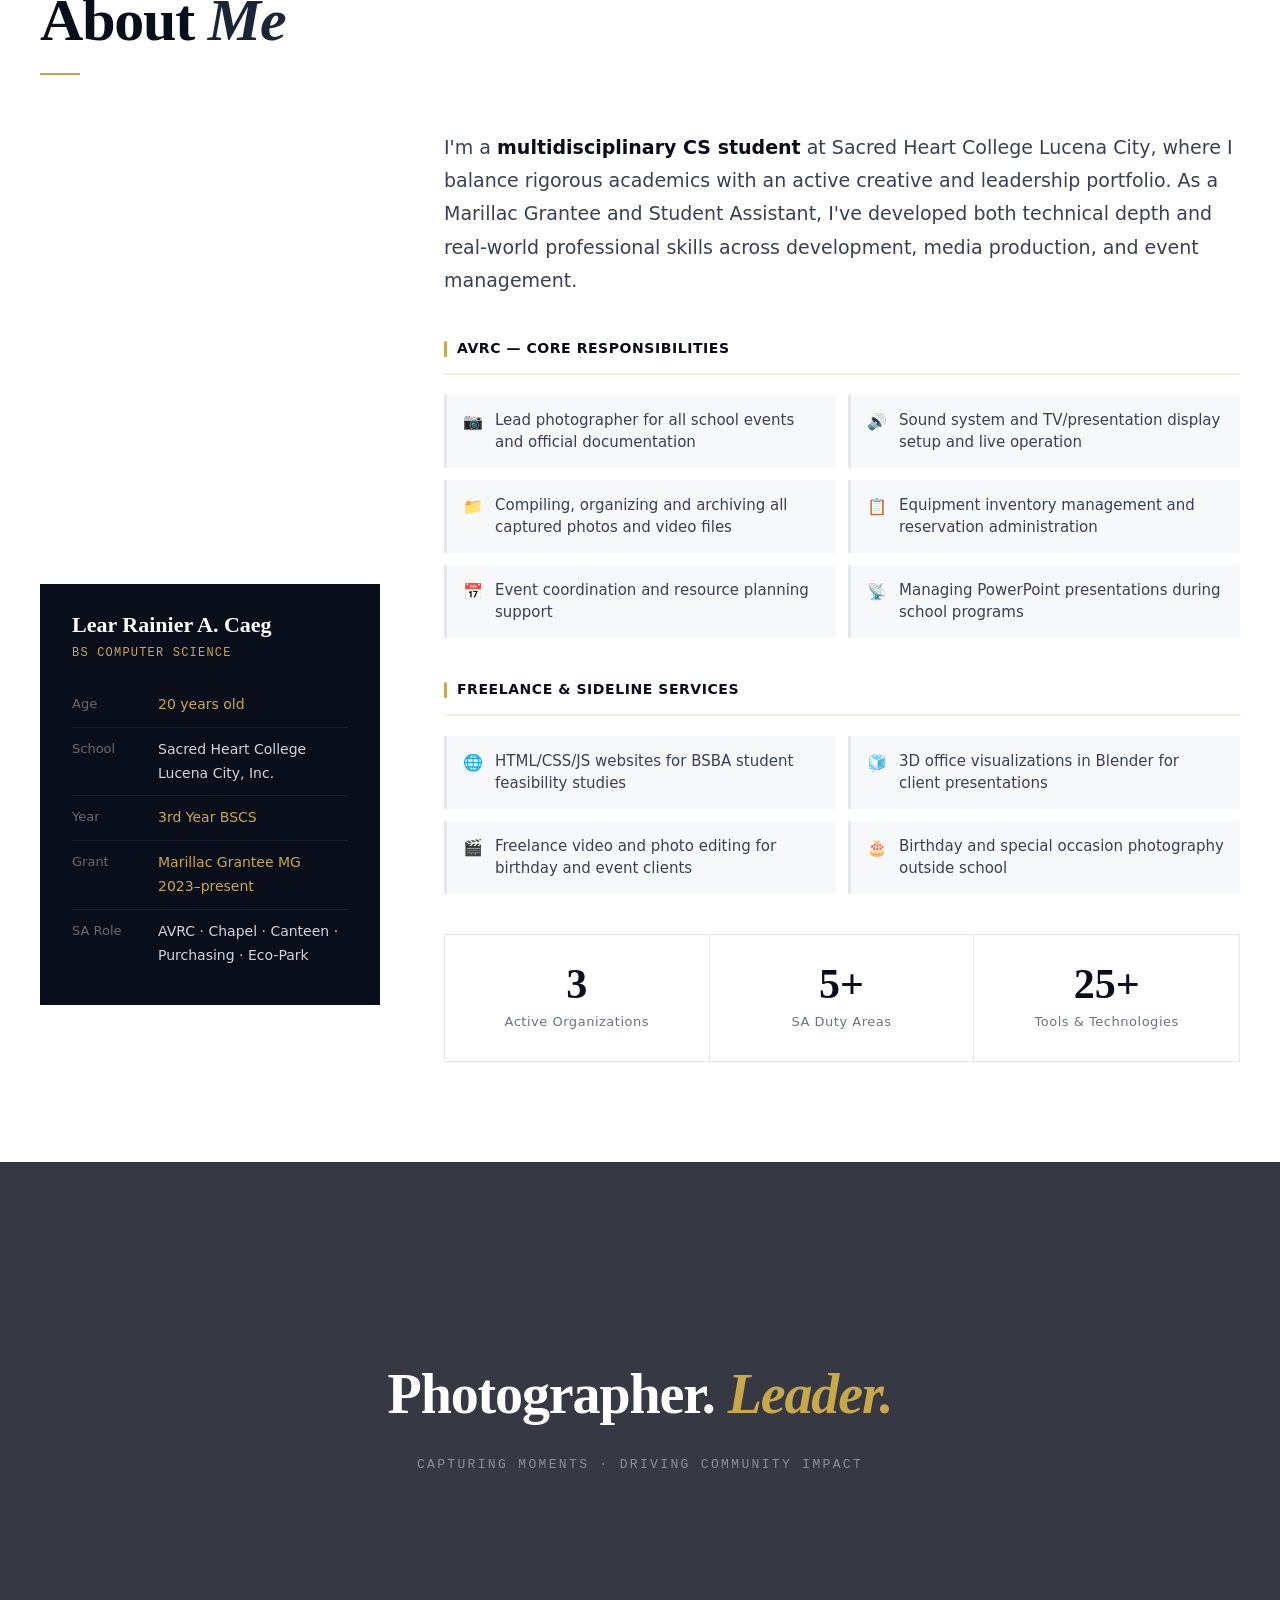
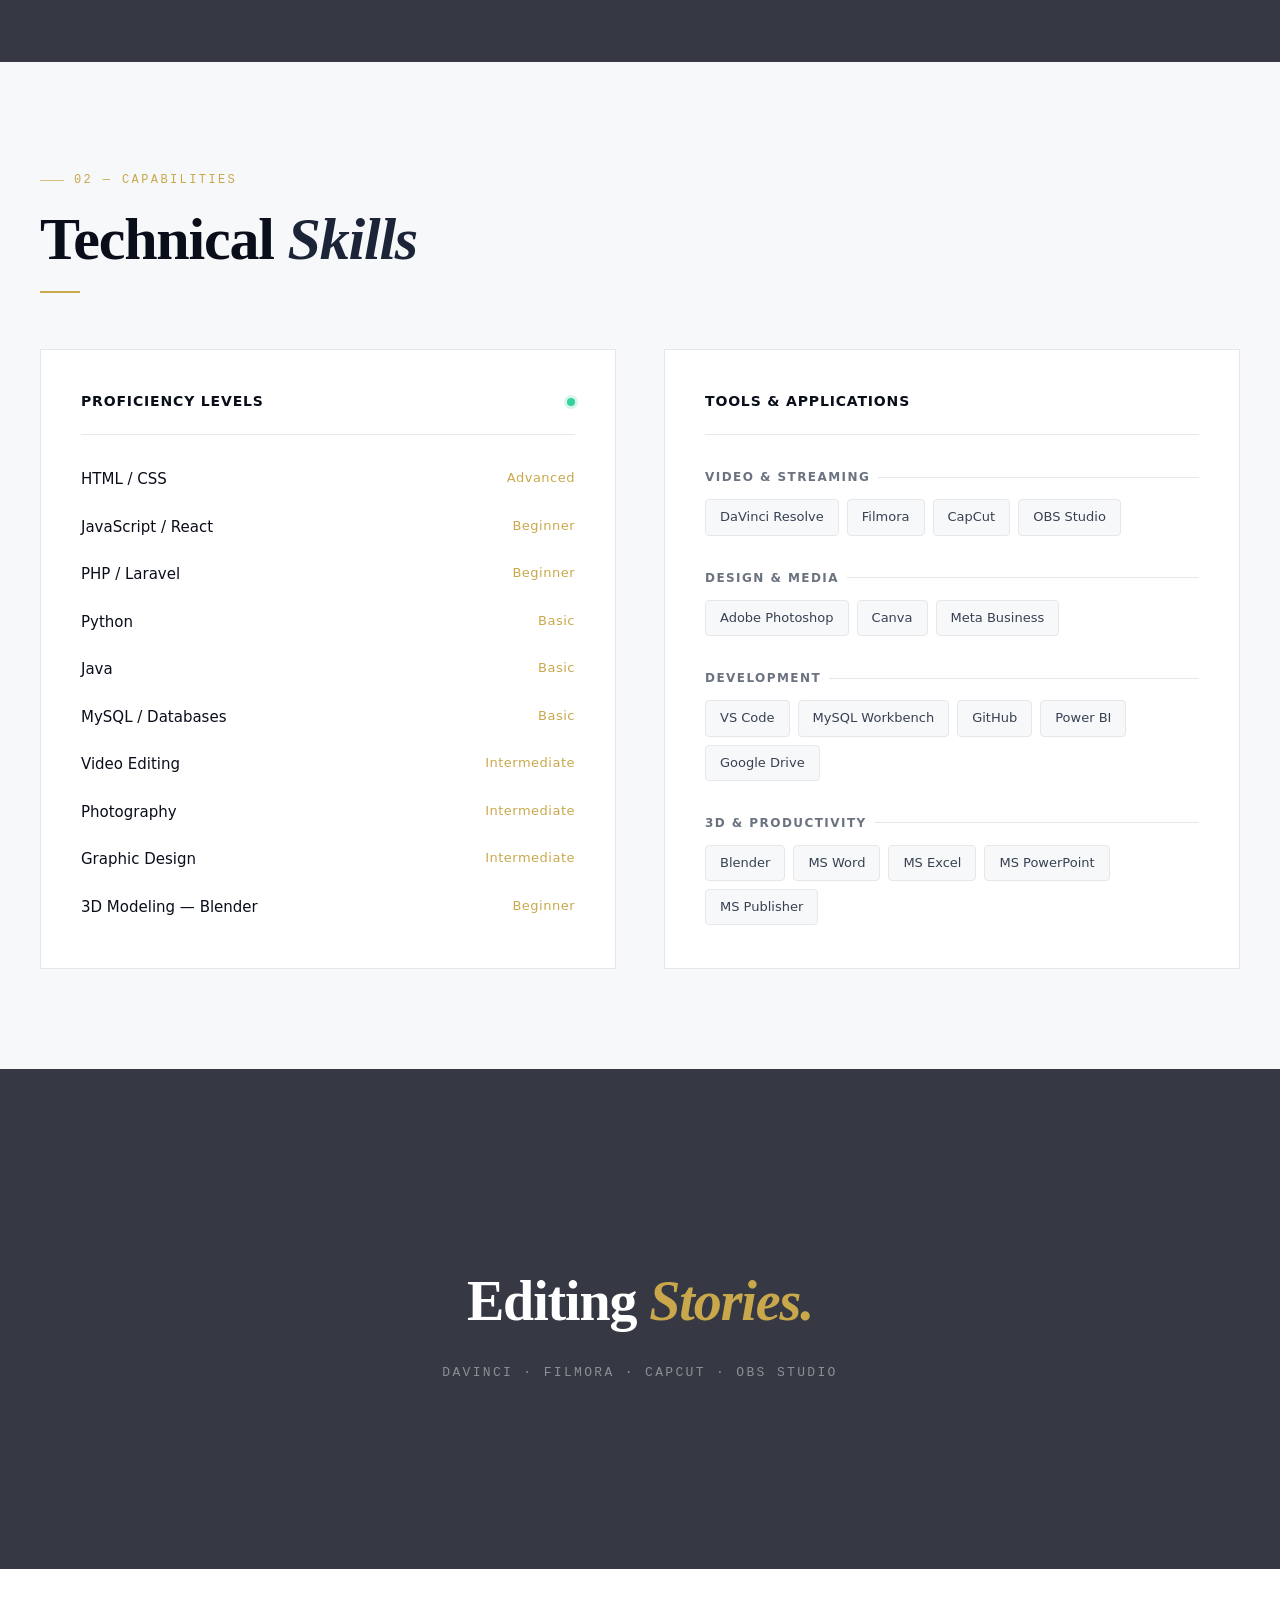
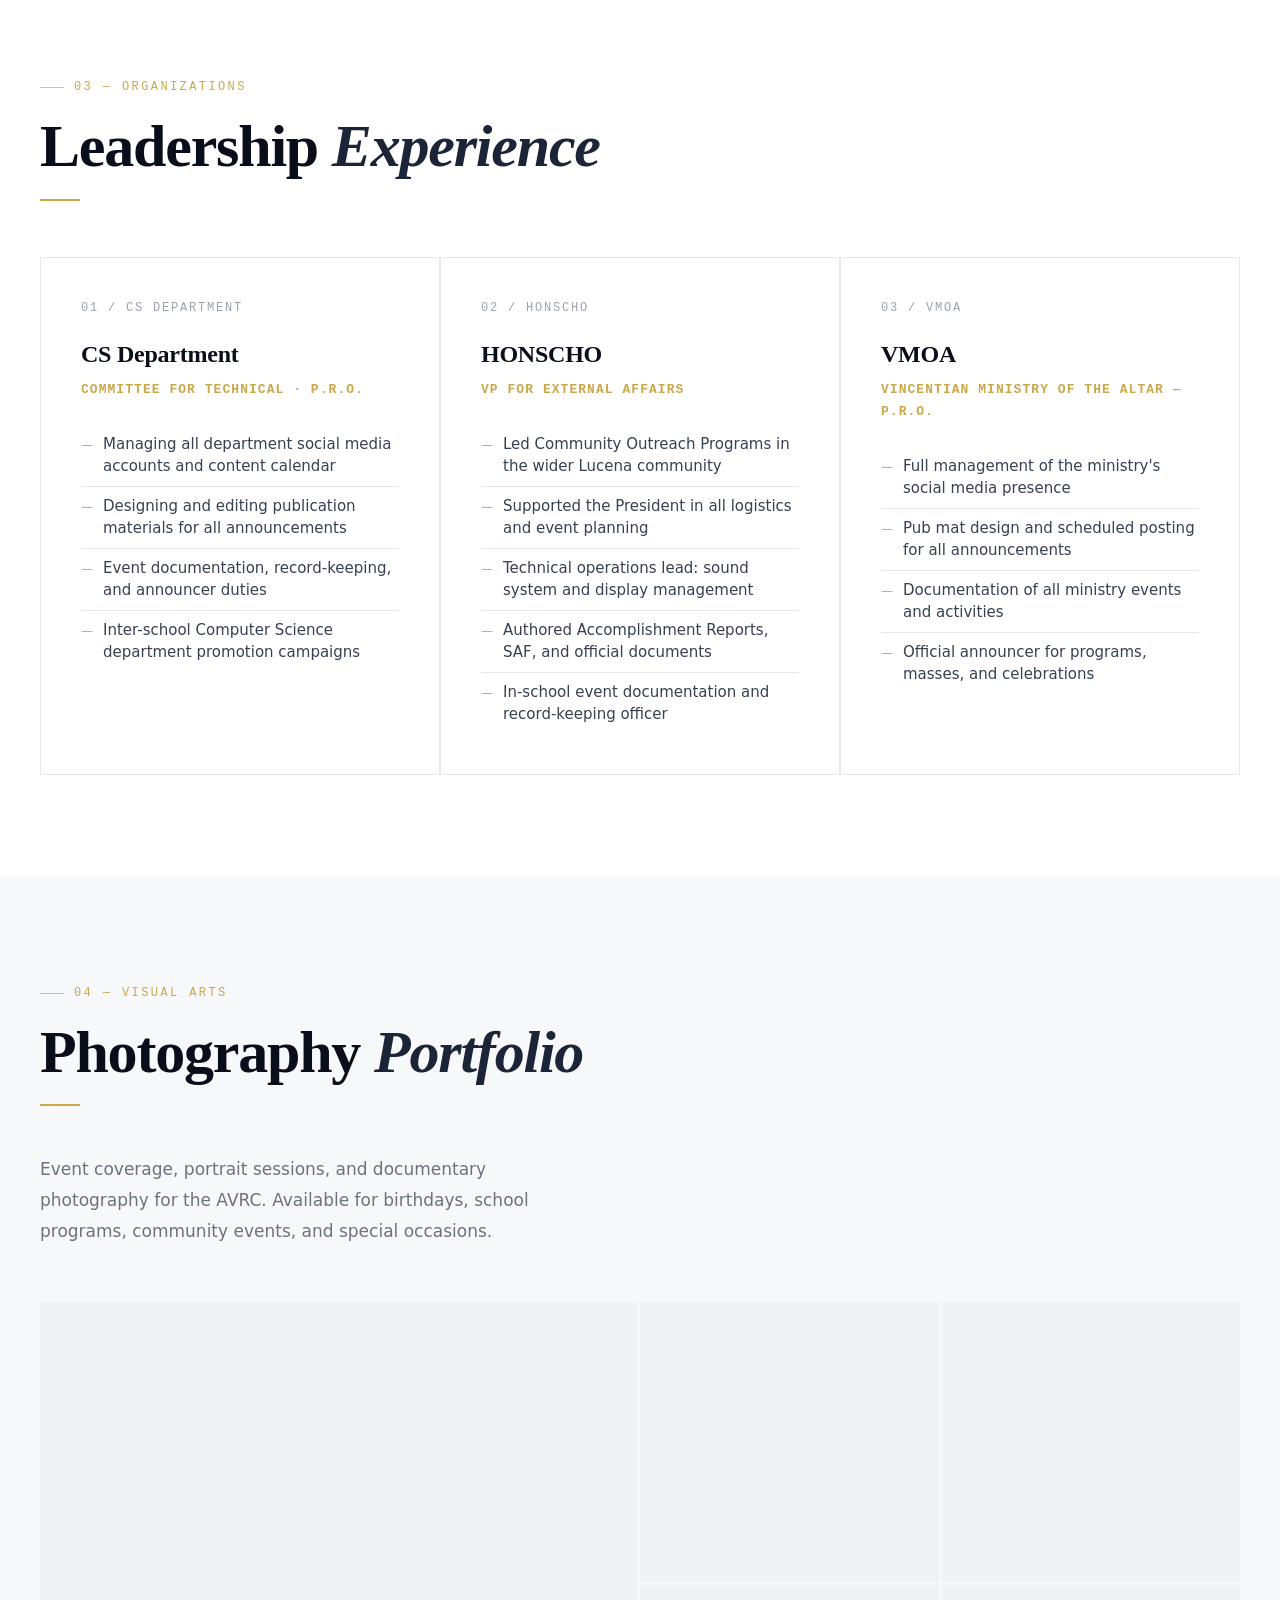
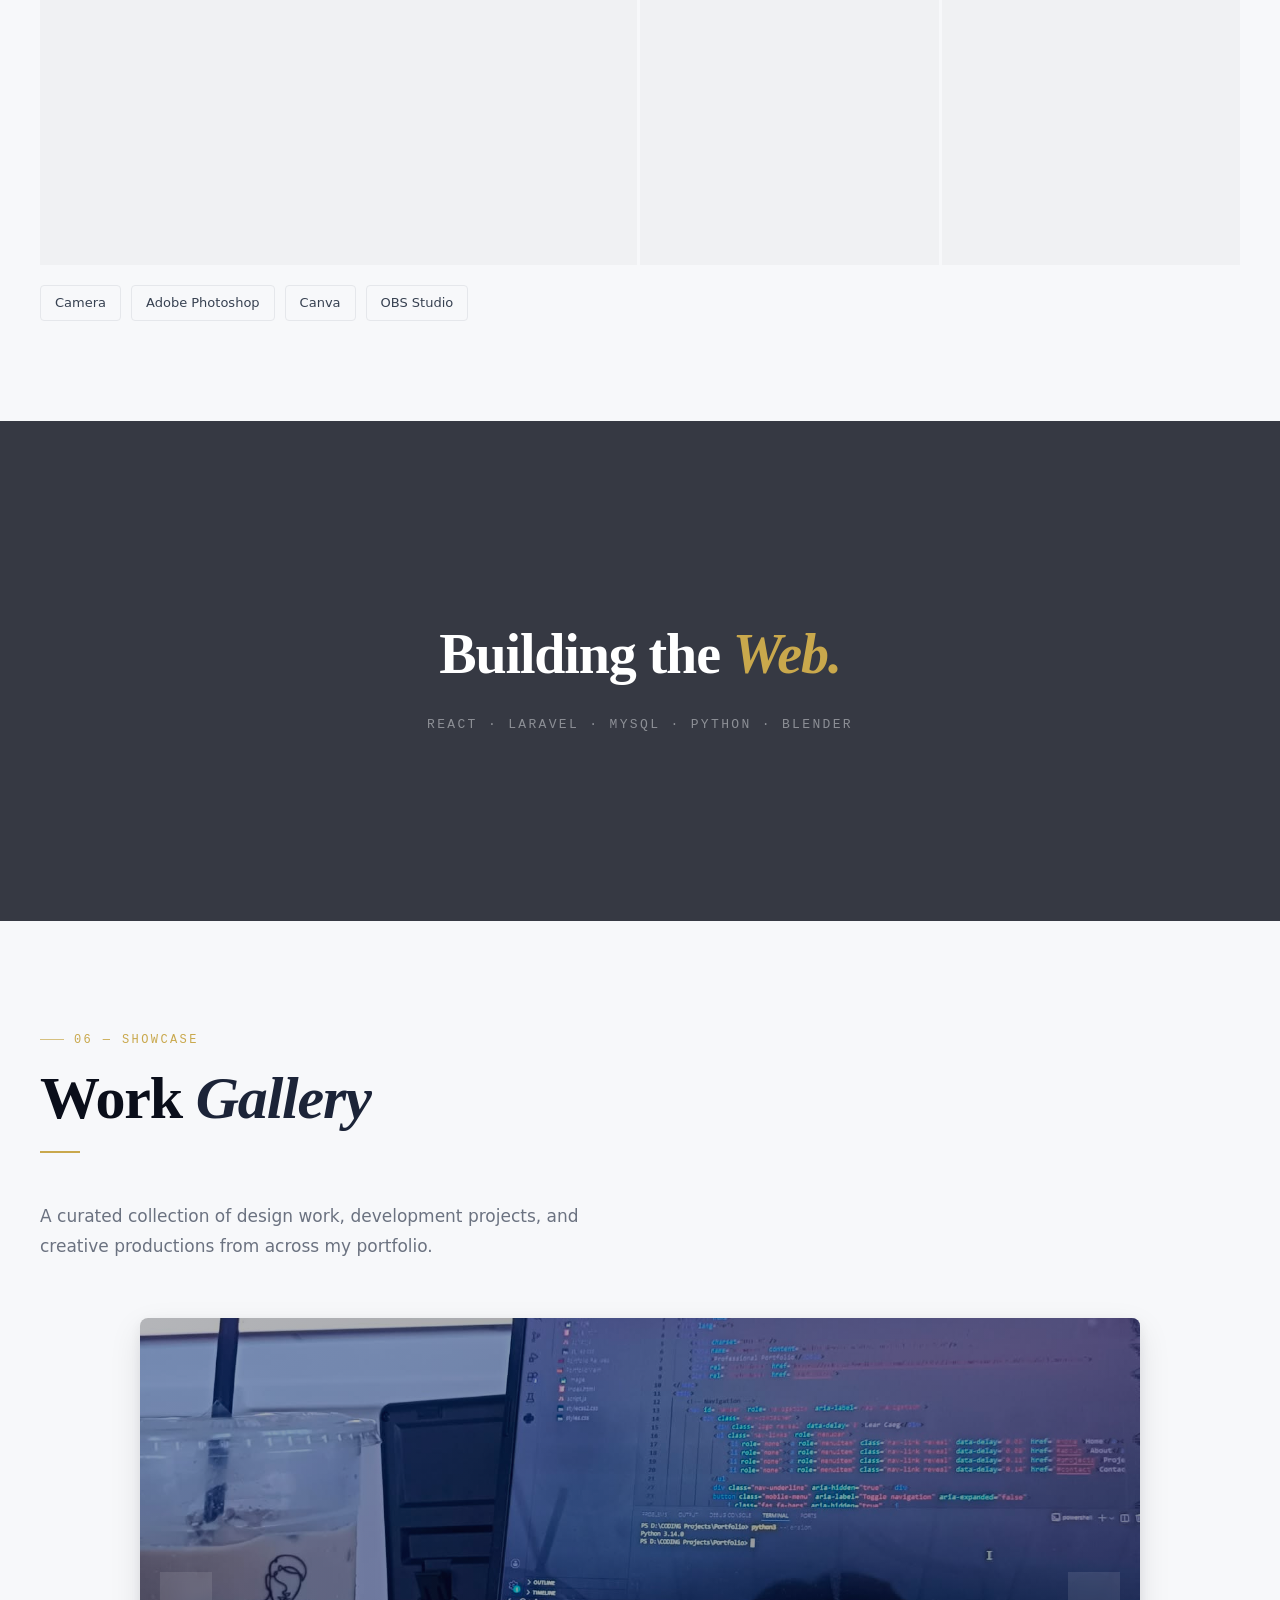
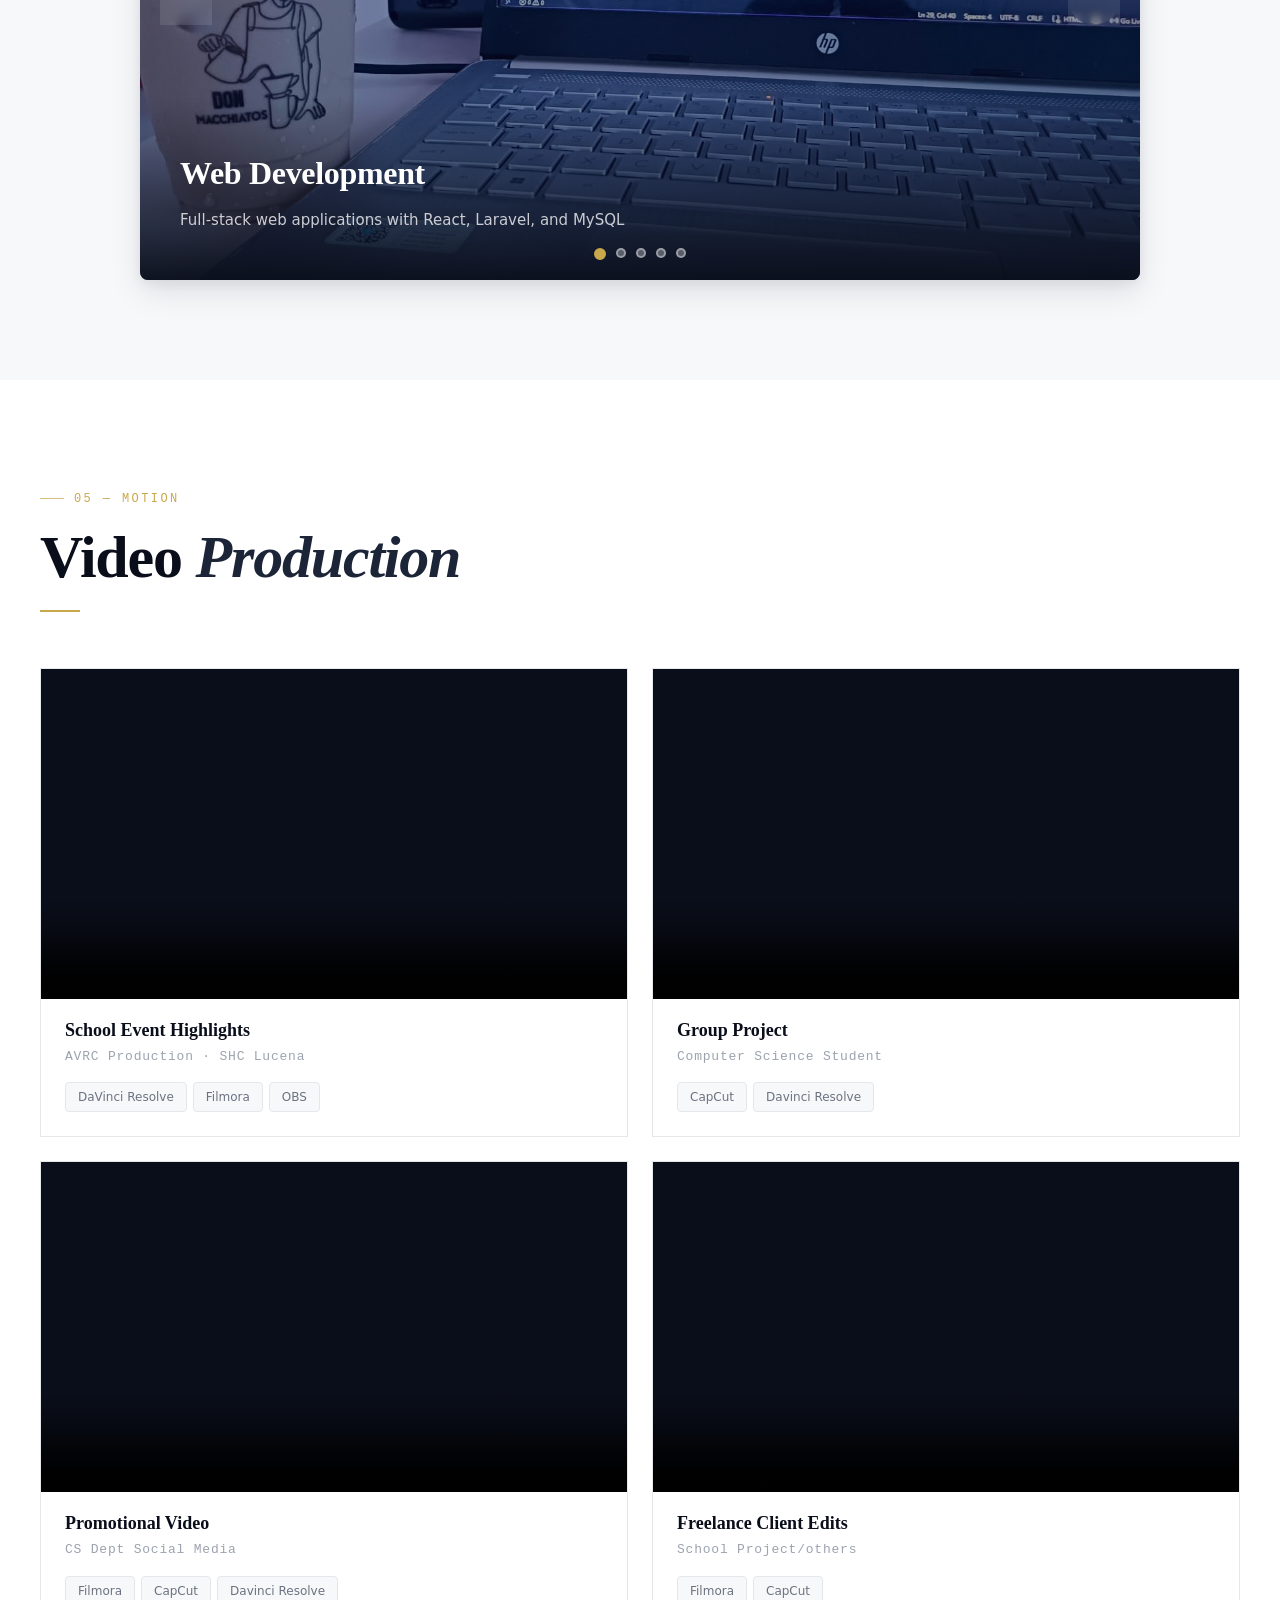
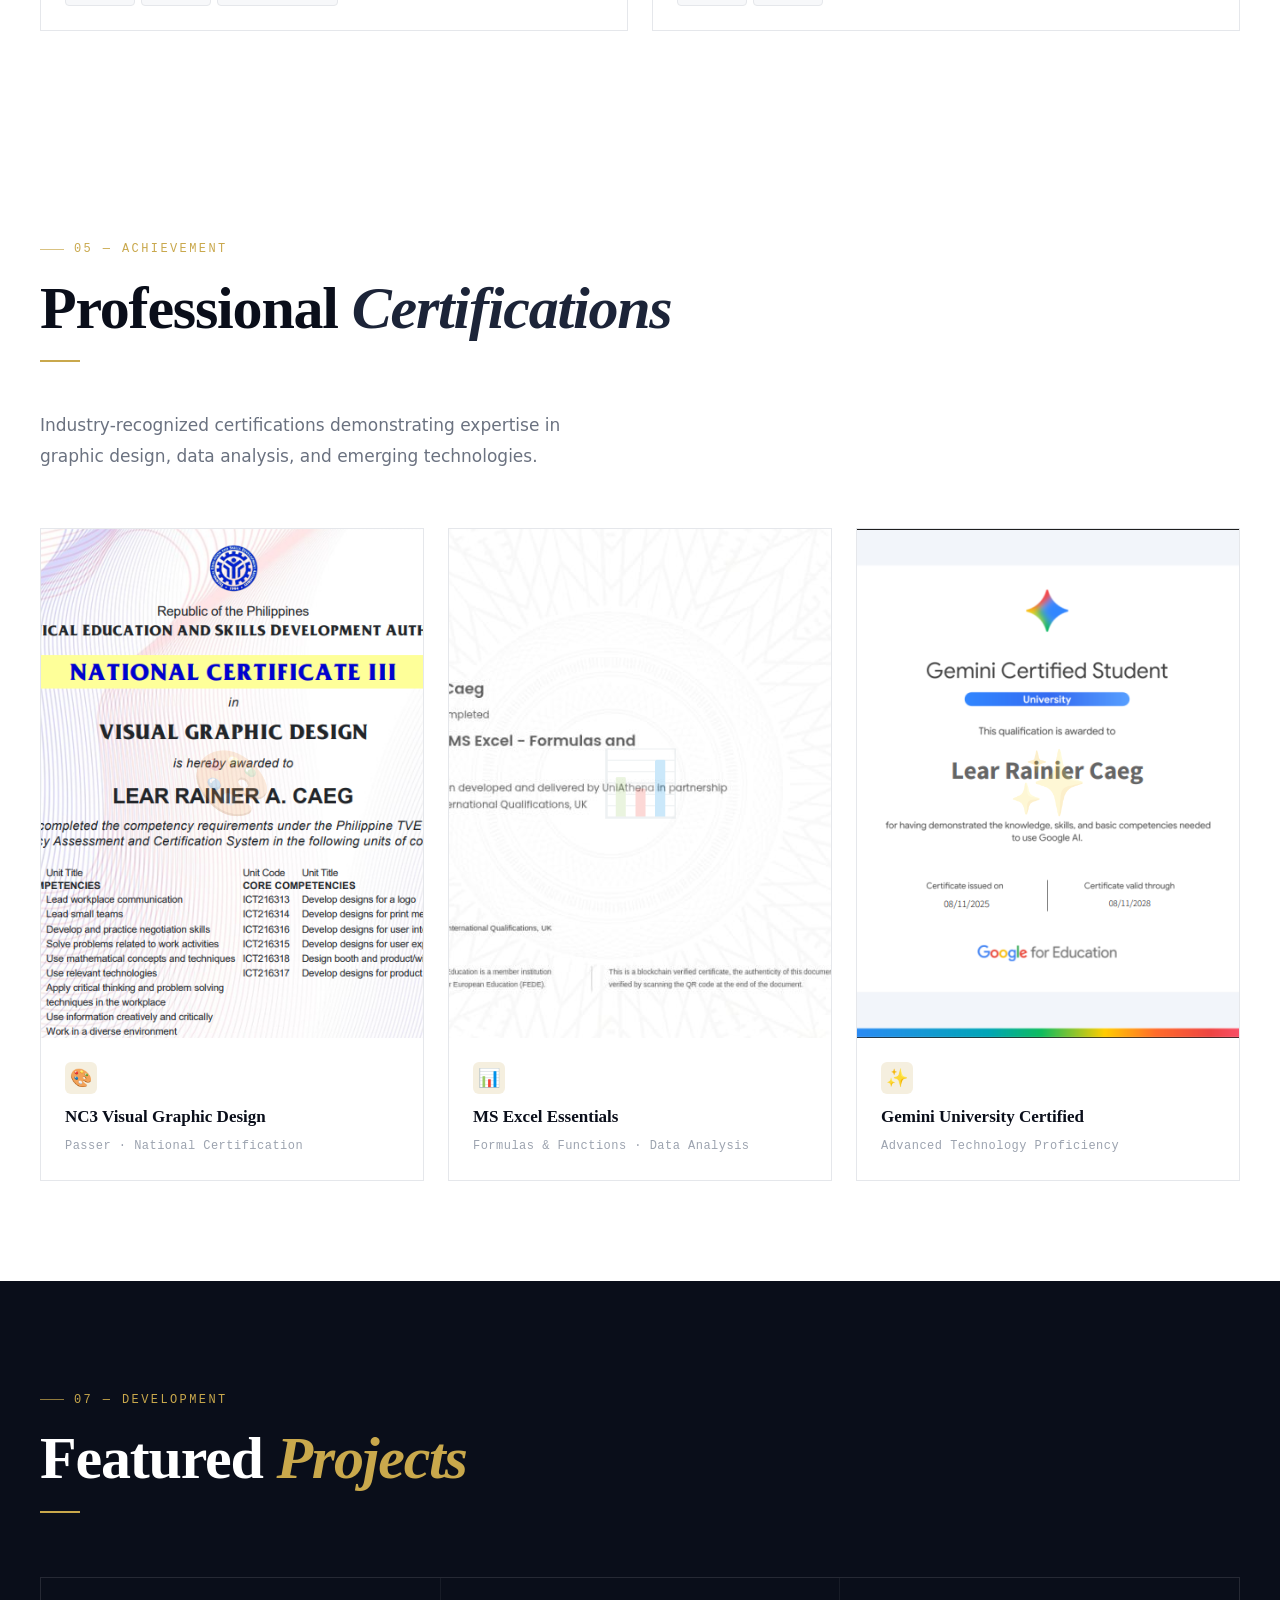
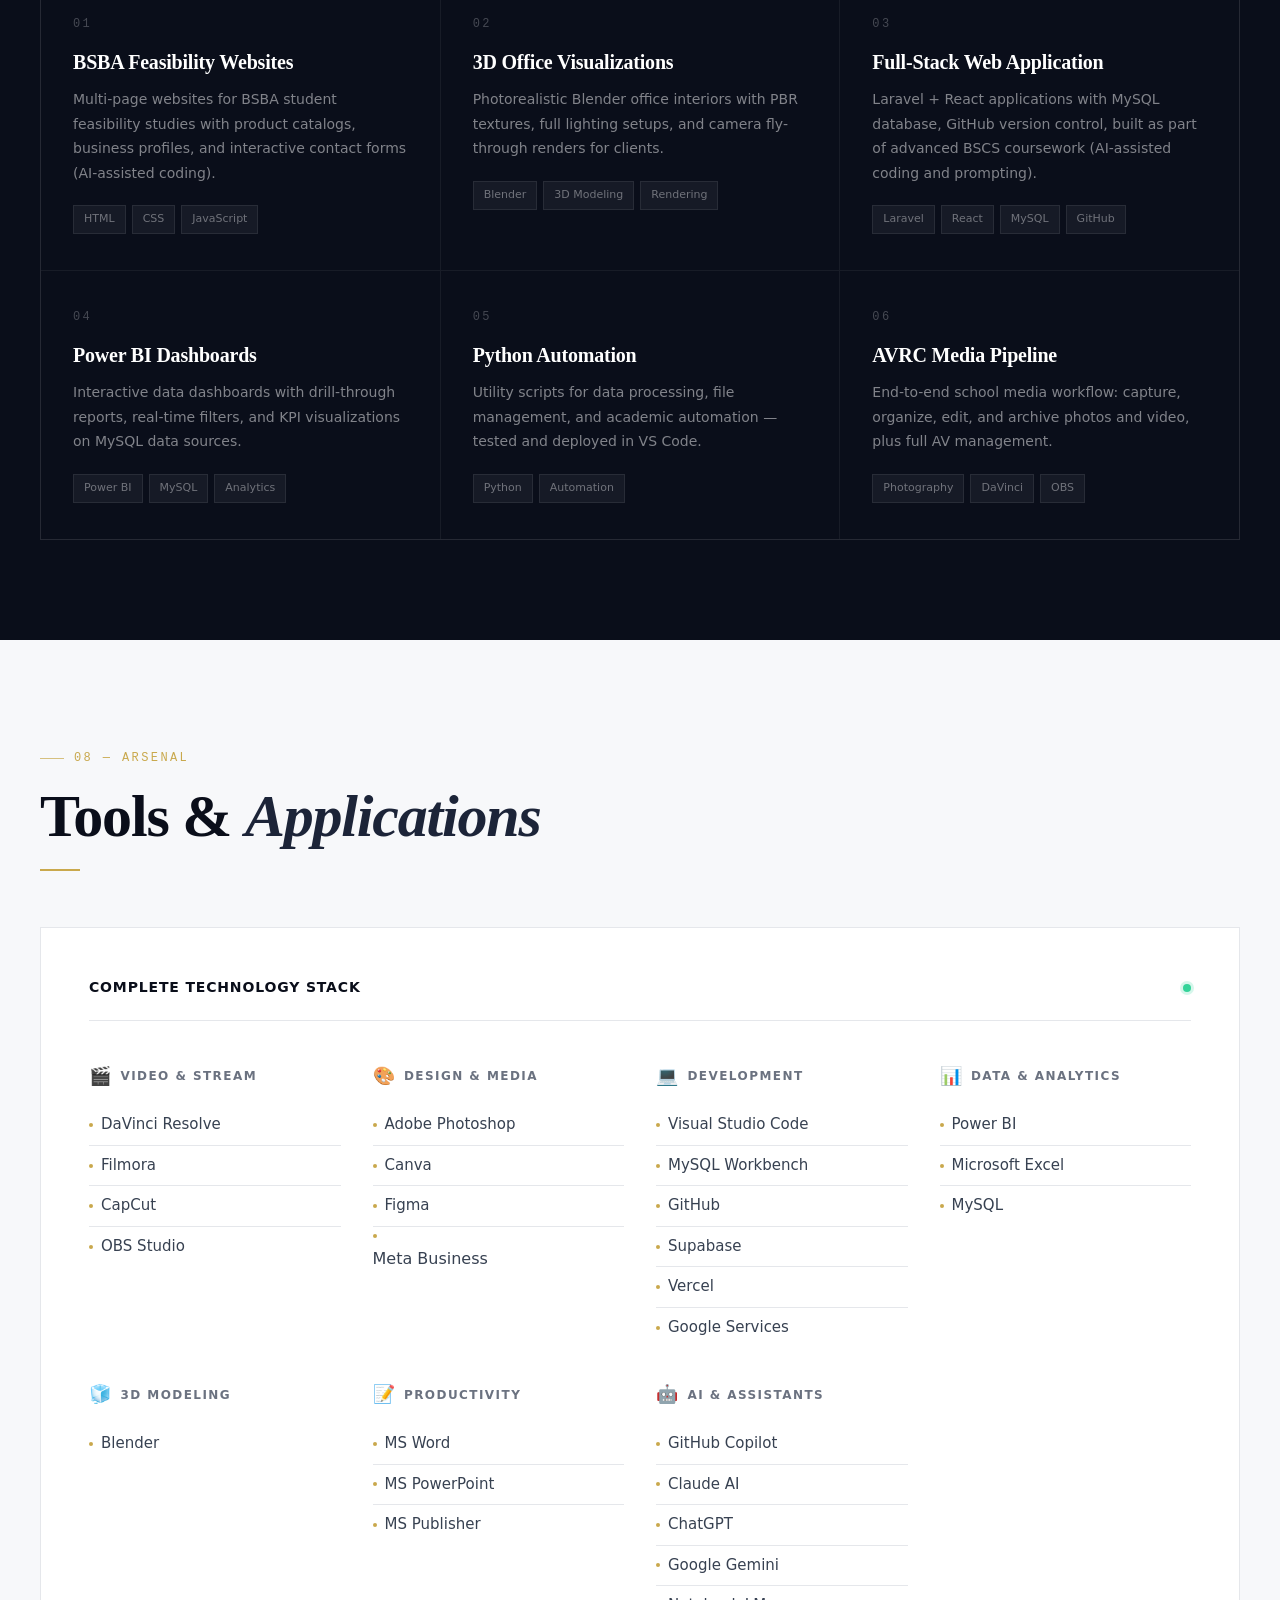
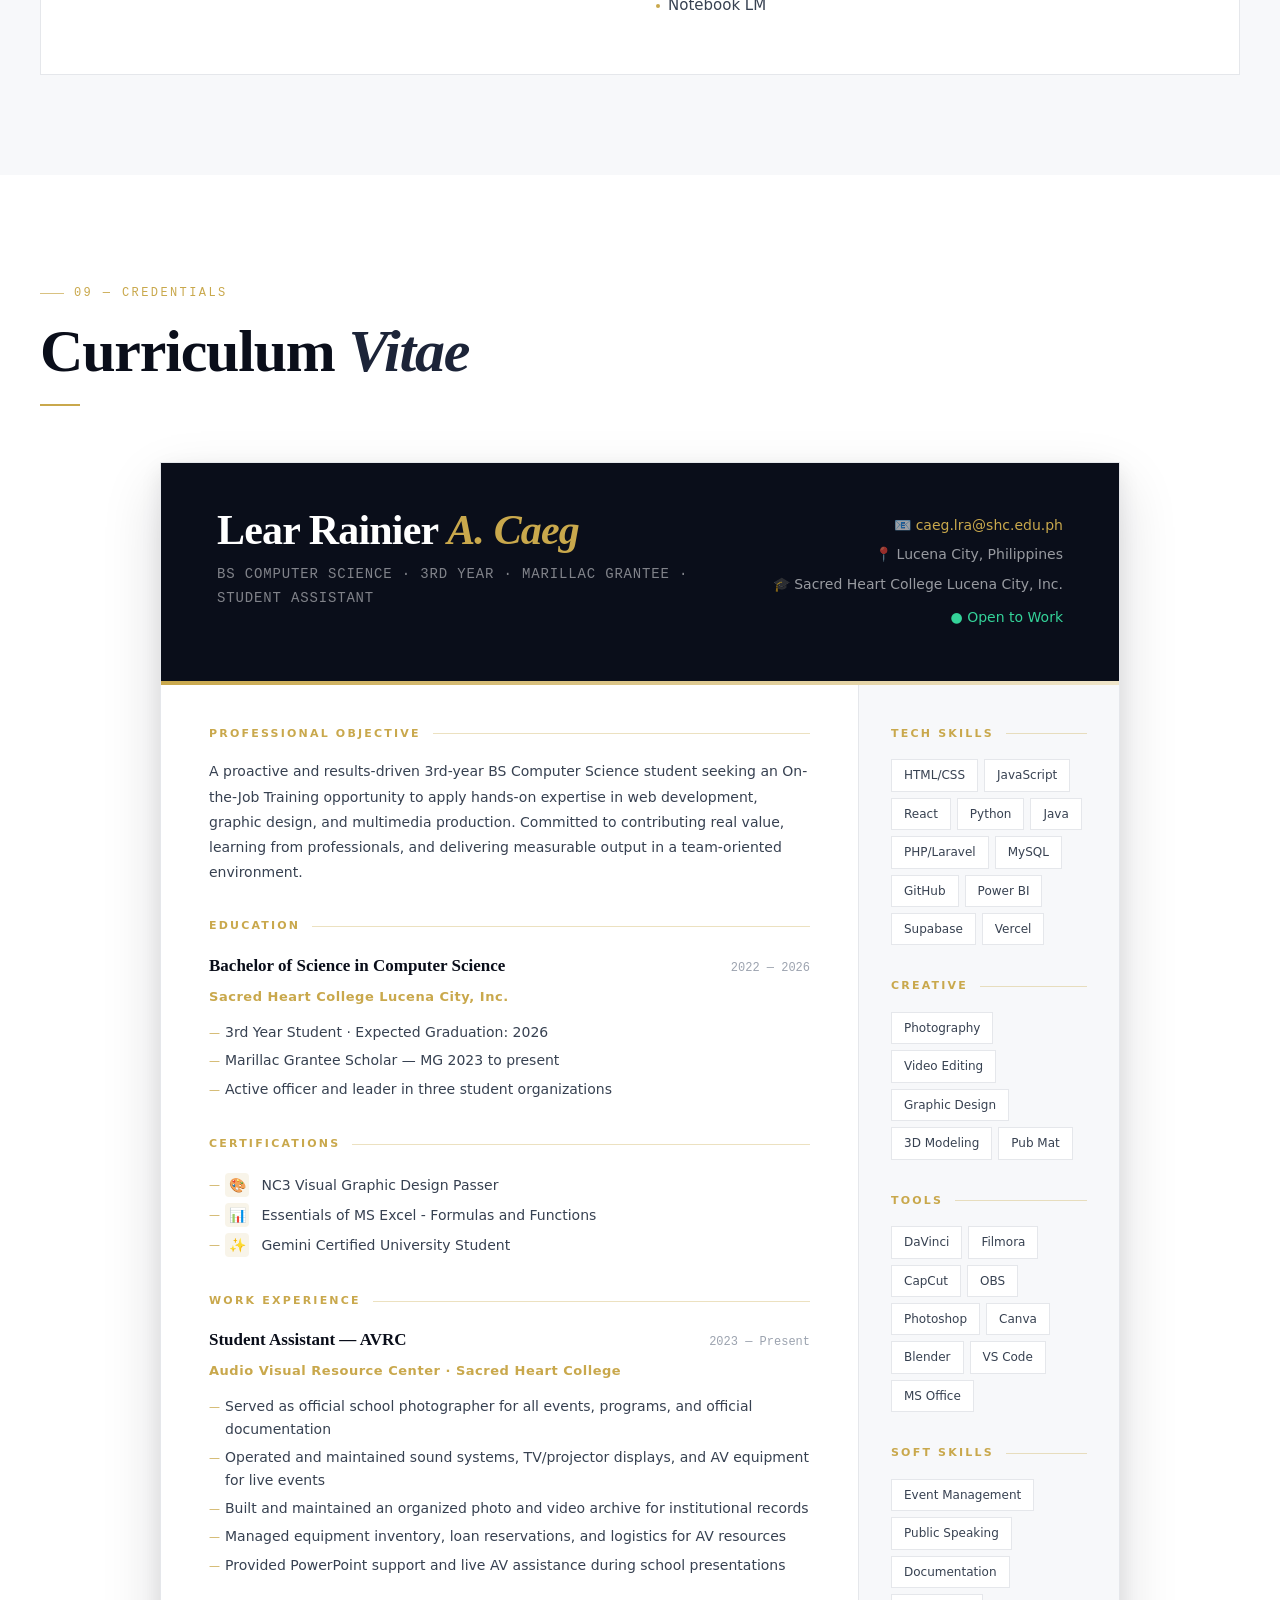
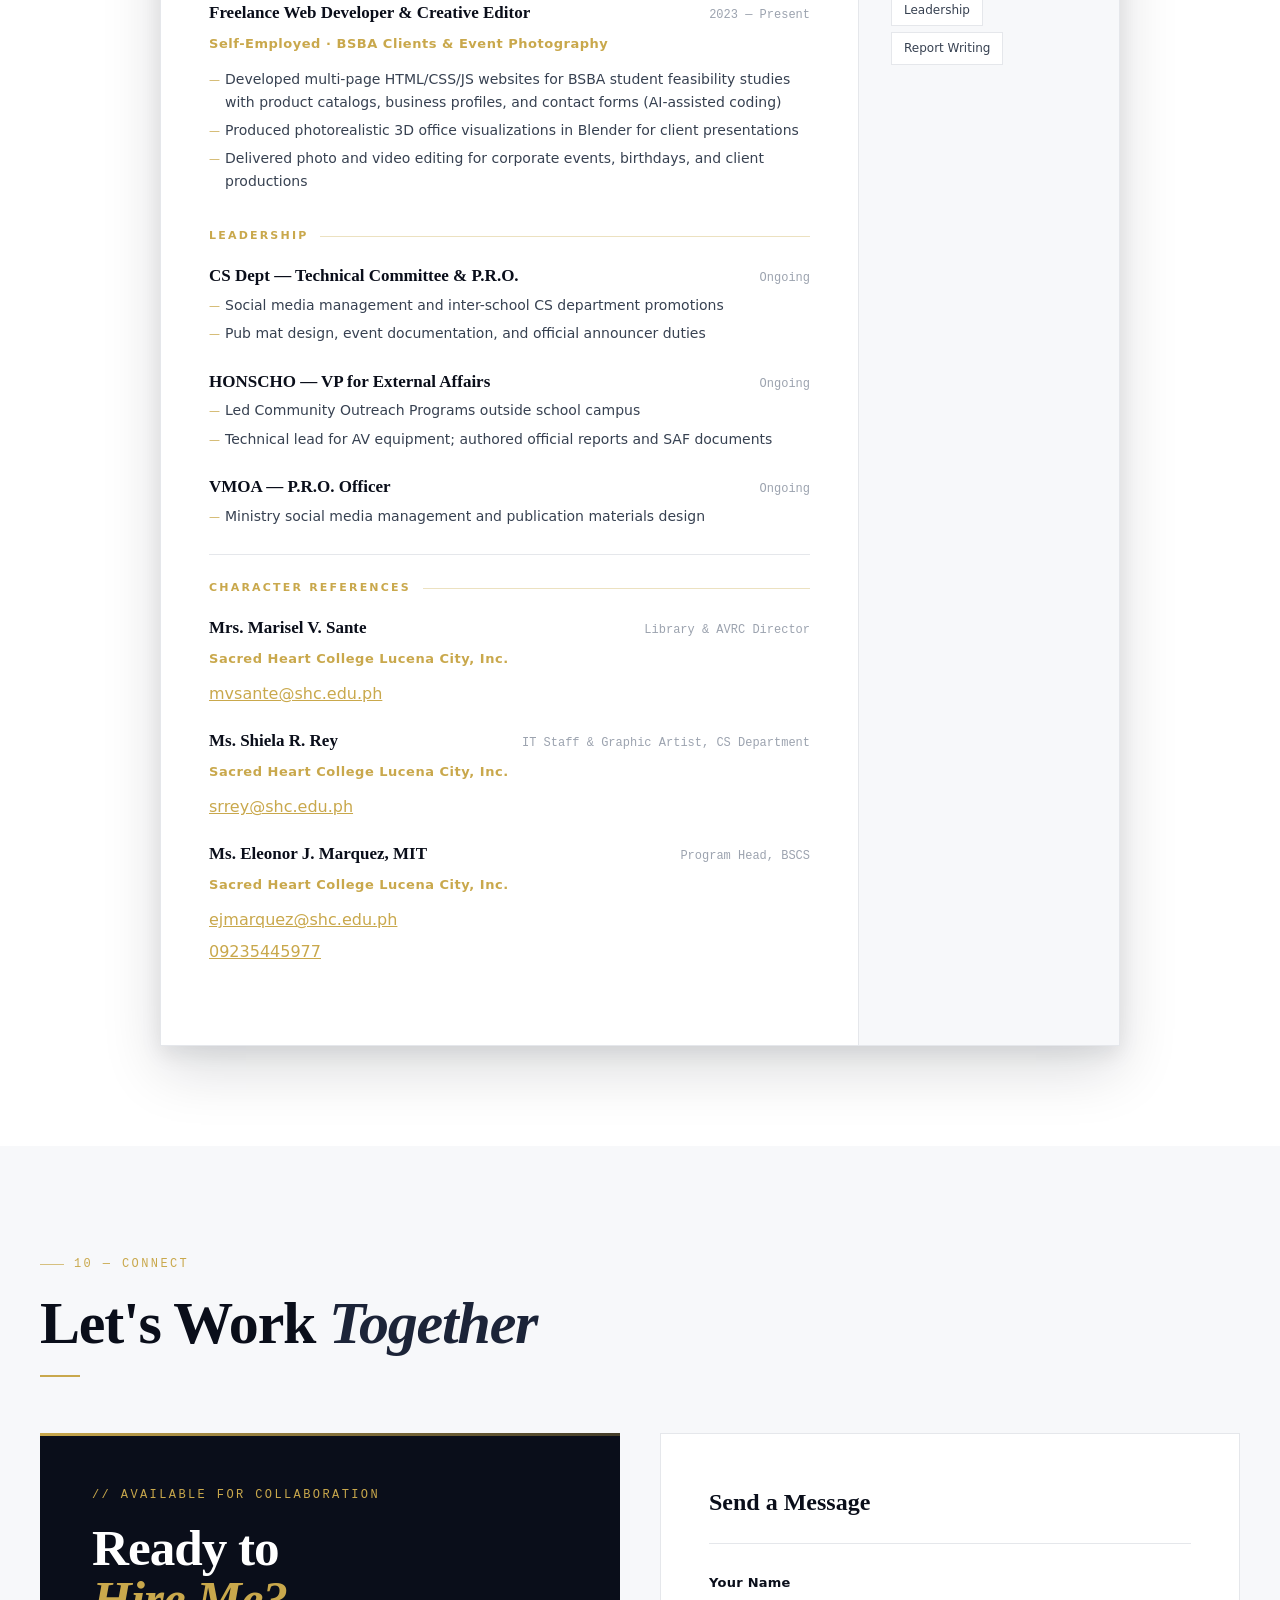
==== commit 3c4bedb4: "Update index.html" ====
--- a/index.html
+++ b/index.html
@@ -670,17 +670,18 @@
               <div class="re">
                 <div class="re-top"><div class="re-title">Mrs. Marisel V. Sante</div><div class="re-date">Library & AVRC Director</div></div>
                 <div class="re-org">Sacred Heart College Lucena City, Inc.</div>
-                <div style="margin-top:4px;"><a href="mailto:maria.santos@shc.edu.ph" style="color:var(--gold);">maria.santos@shc.edu.ph</a></div>
+                <div style="margin-top:4px;"><a href="mailto:mvsante@shc.edu.ph" style="color:var(--gold);">mvsante@shc.edu.ph</a></div>
               </div>
               <div class="re" style="margin-top:12px">
-                <div class="re-top"><div class="re-title">Ms. Shiela Rey</div><div class="re-date">CS Department Head</div></div>
+                <div class="re-top"><div class="re-title">Ms. Shiela R. Rey</div><div class="re-date">IT Staff & Graphic Artist, CS Department</div></div>
                 <div class="re-org">Sacred Heart College Lucena City, Inc.</div>
-                <div style="margin-top:4px;"><a href="mailto:r.cruz@shc.edu.ph" style="color:var(--gold);">r.cruz@shc.edu.ph</a></div>
+                <div style="margin-top:4px;"><a href="mailto:srrey@shc.edu.ph" style="color:var(--gold);">srrey@shc.edu.ph</a></div>
               </div>
               <div class="re" style="margin-top:12px">
-                <div class="re-top"><div class="re-title">Ms. Ana Reyes</div><div class="re-date">HONSCHO Adviser</div></div>
+                <div class="re-top"><div class="re-title">Ms. Eleonor J. Marquez, MIT</div><div class="re-date">Program Head, BSCS</div></div>
                 <div class="re-org">Sacred Heart College Lucena City, Inc.</div>
-                <div style="margin-top:4px;"><a href="mailto:ana.reyes@shc.edu.ph" style="color:var(--gold);">ana.reyes@shc.edu.ph</a></div>
+                <div style="margin-top:4px;"><a href="mailto:ejmarquez@shc.edu.ph" style="color:var(--gold);">ejmarquez@shc.edu.ph</a></div>
+                <div style="margin-top:4px;"><a href="tel:09235445977" style="color:var(--gold);">09235445977</a></div>
               </div>
             </div>
           </div>
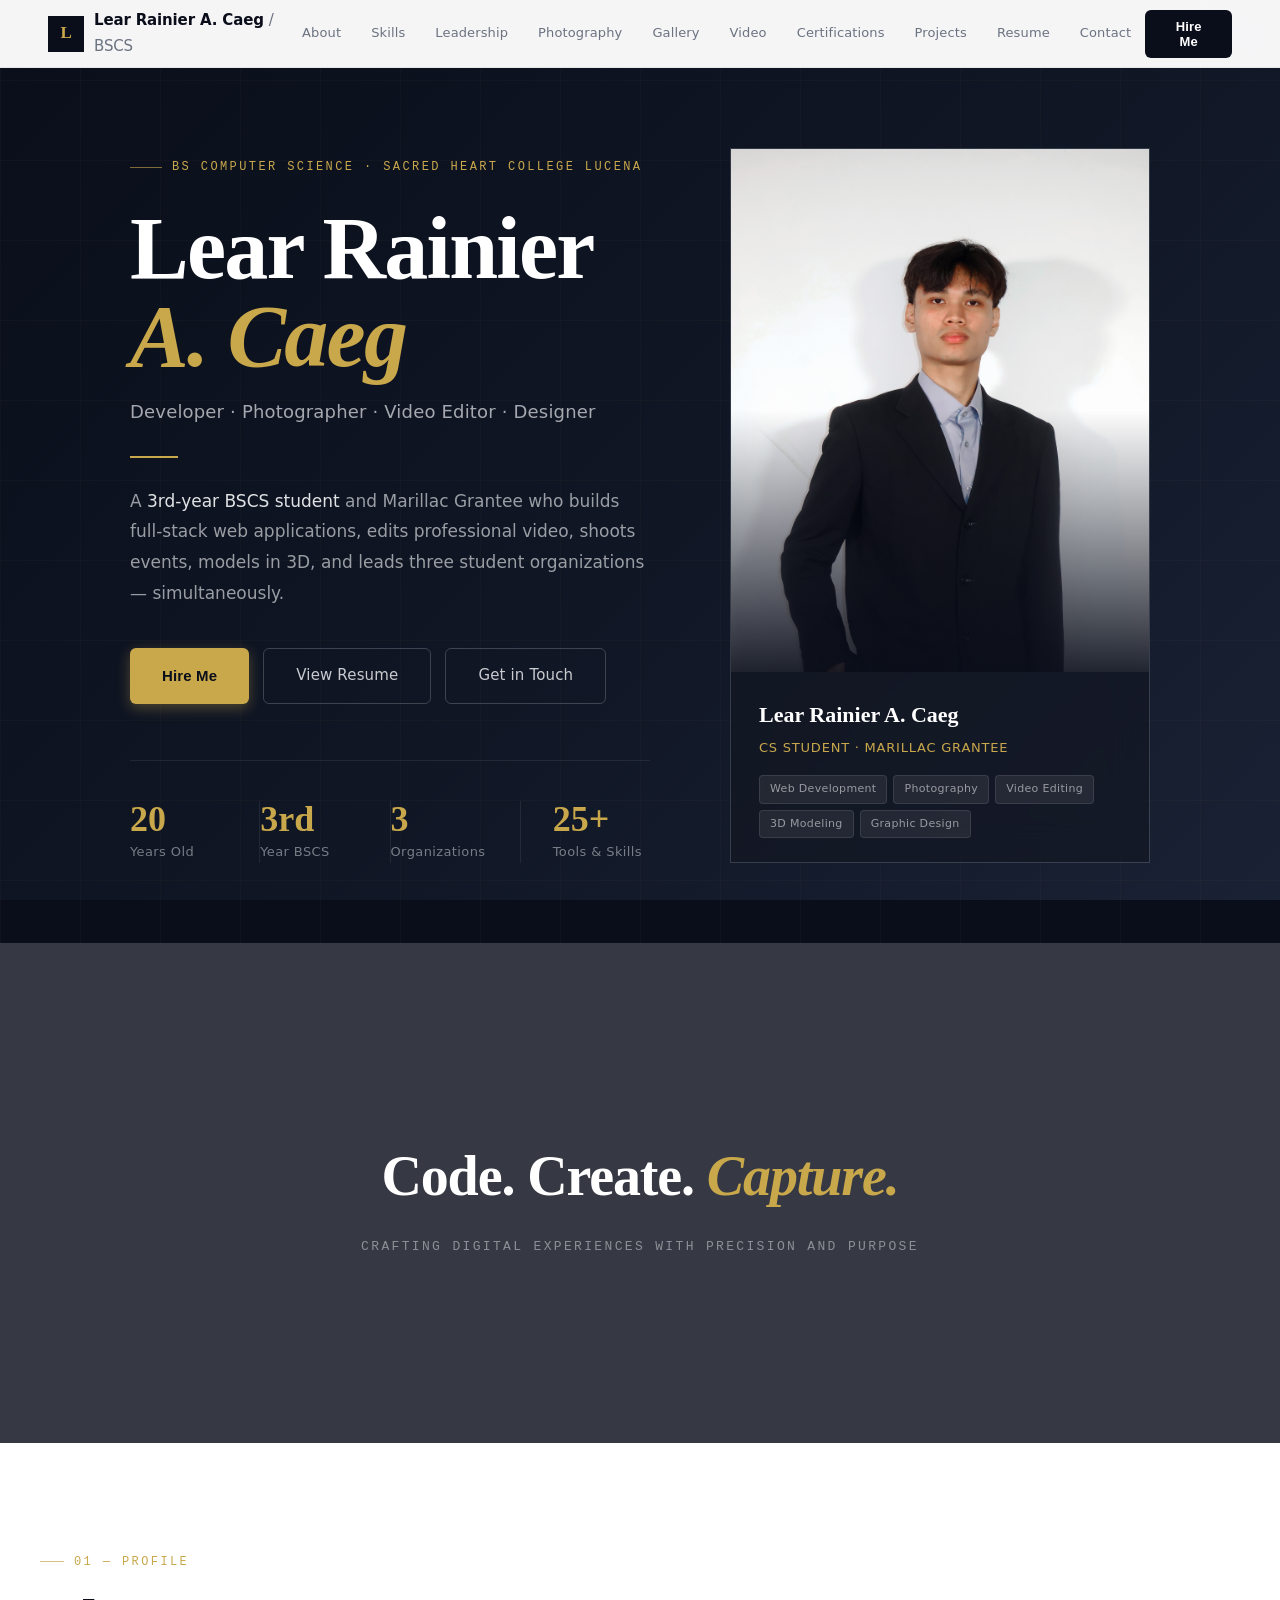
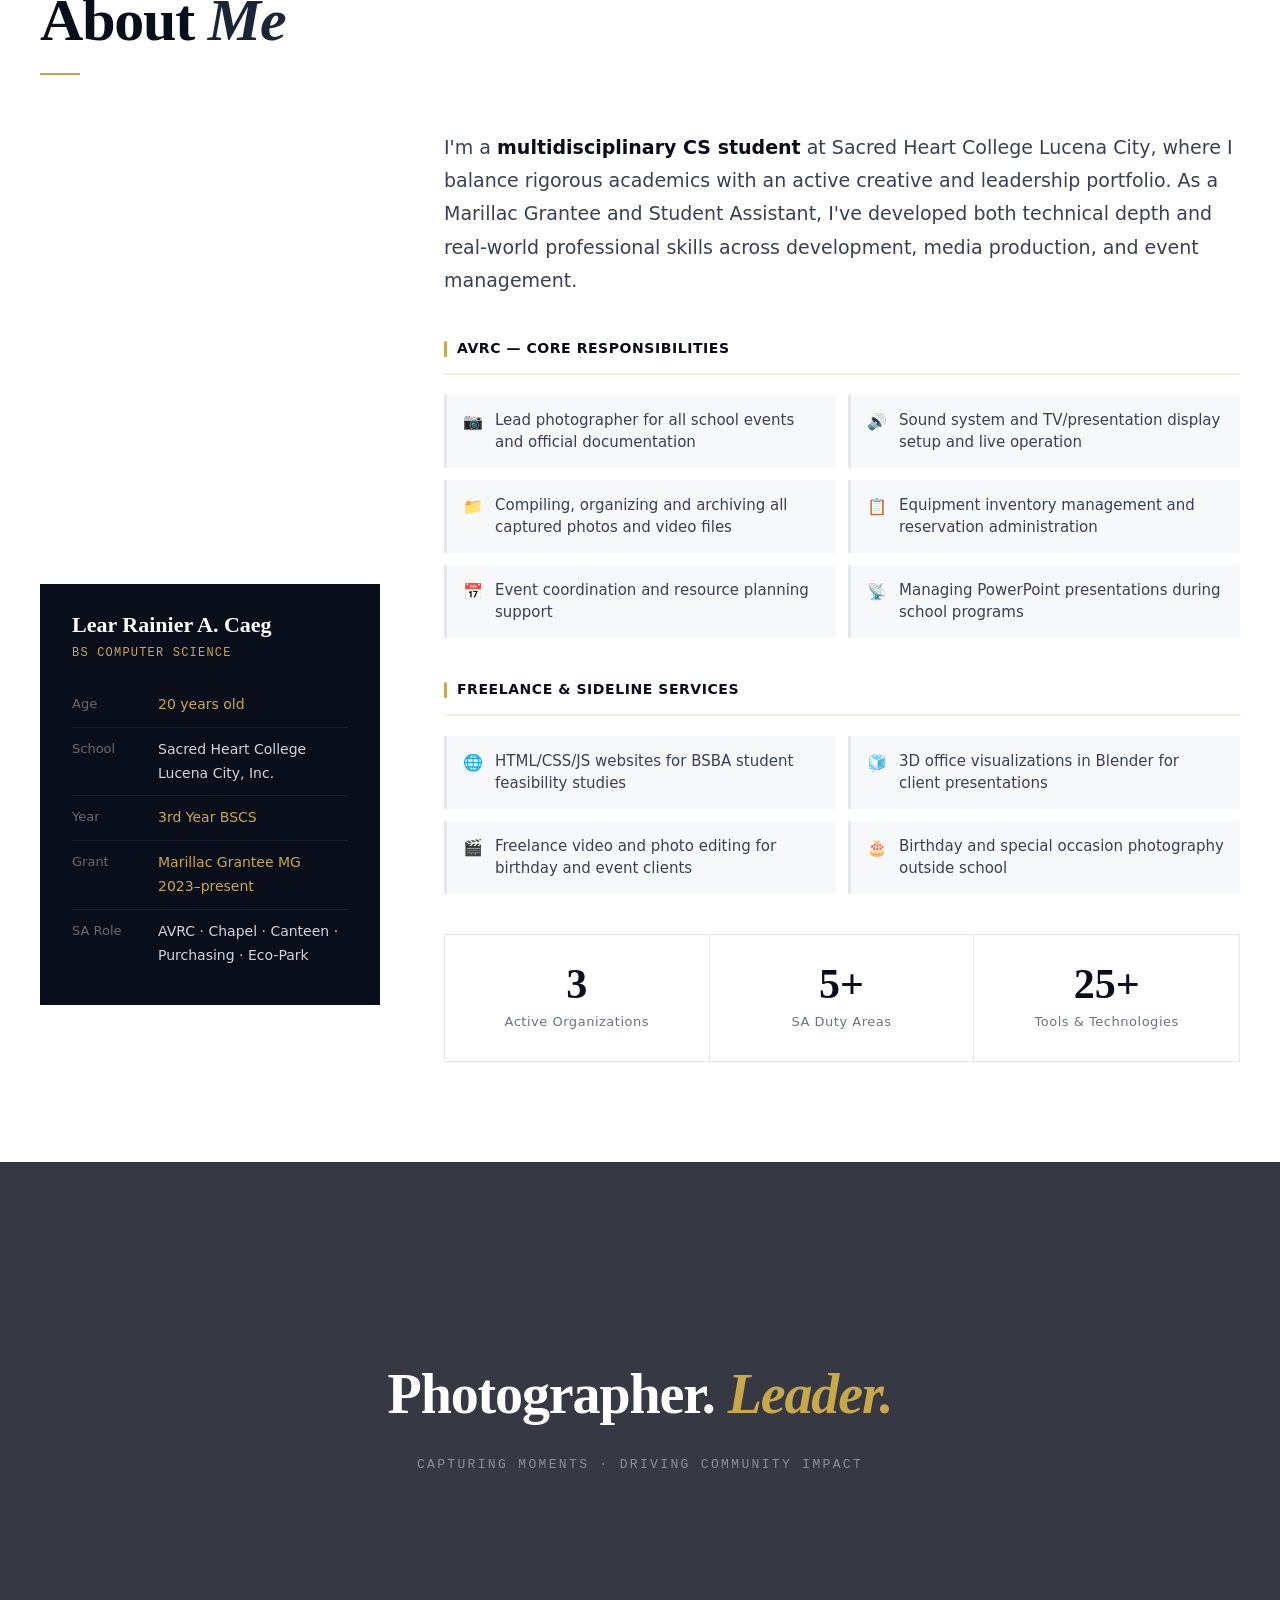
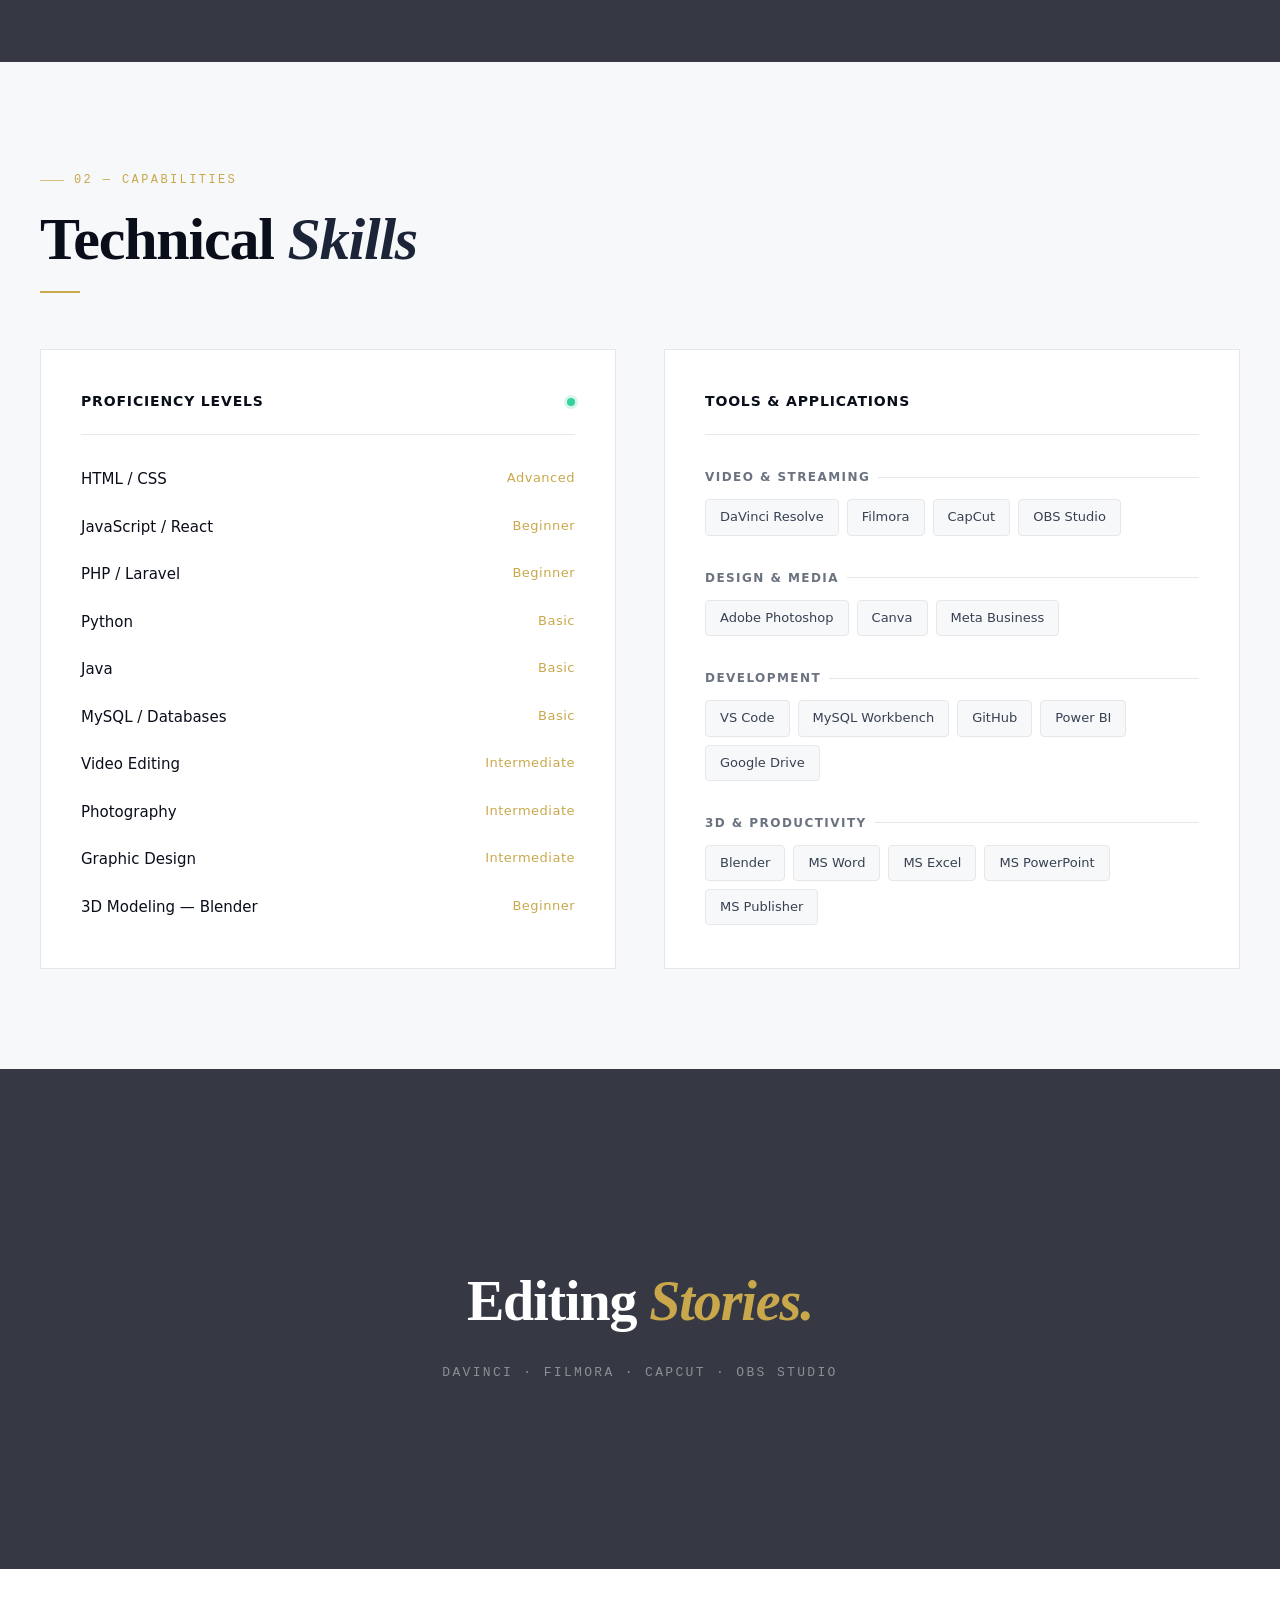
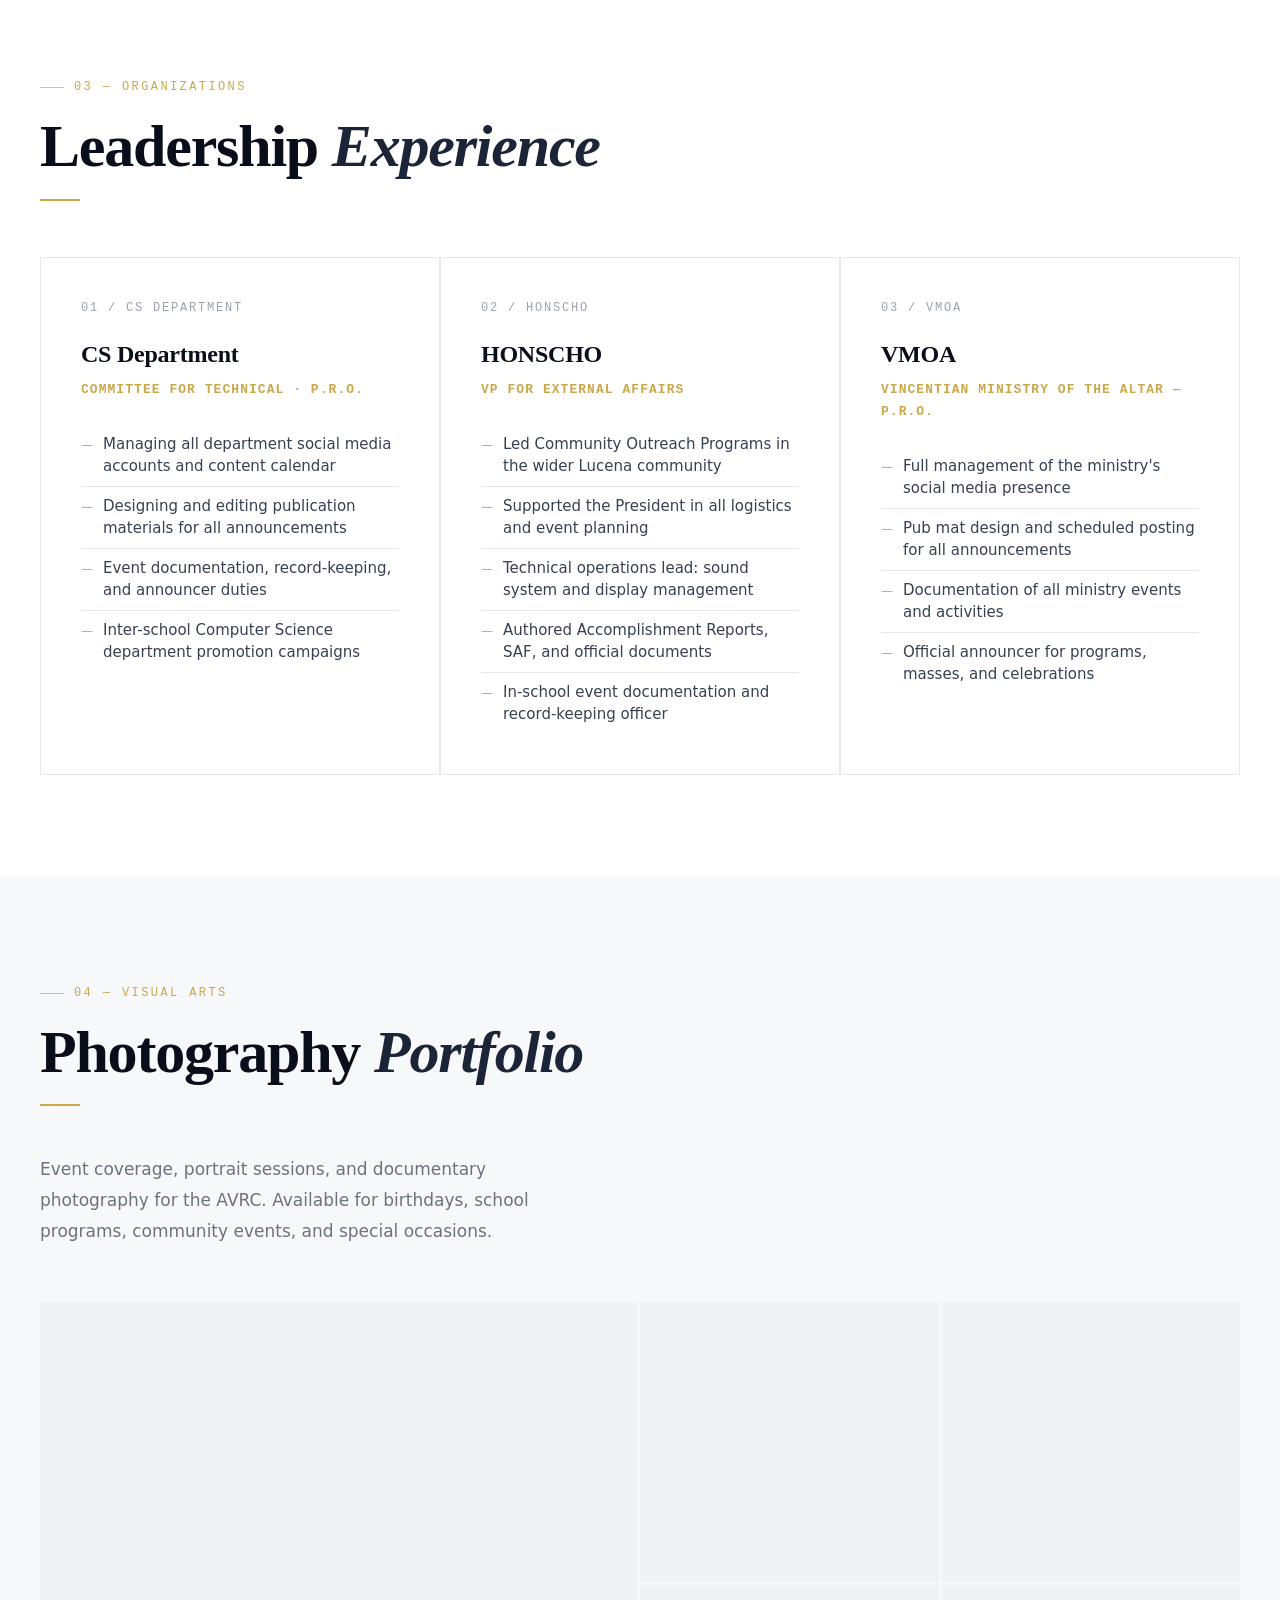
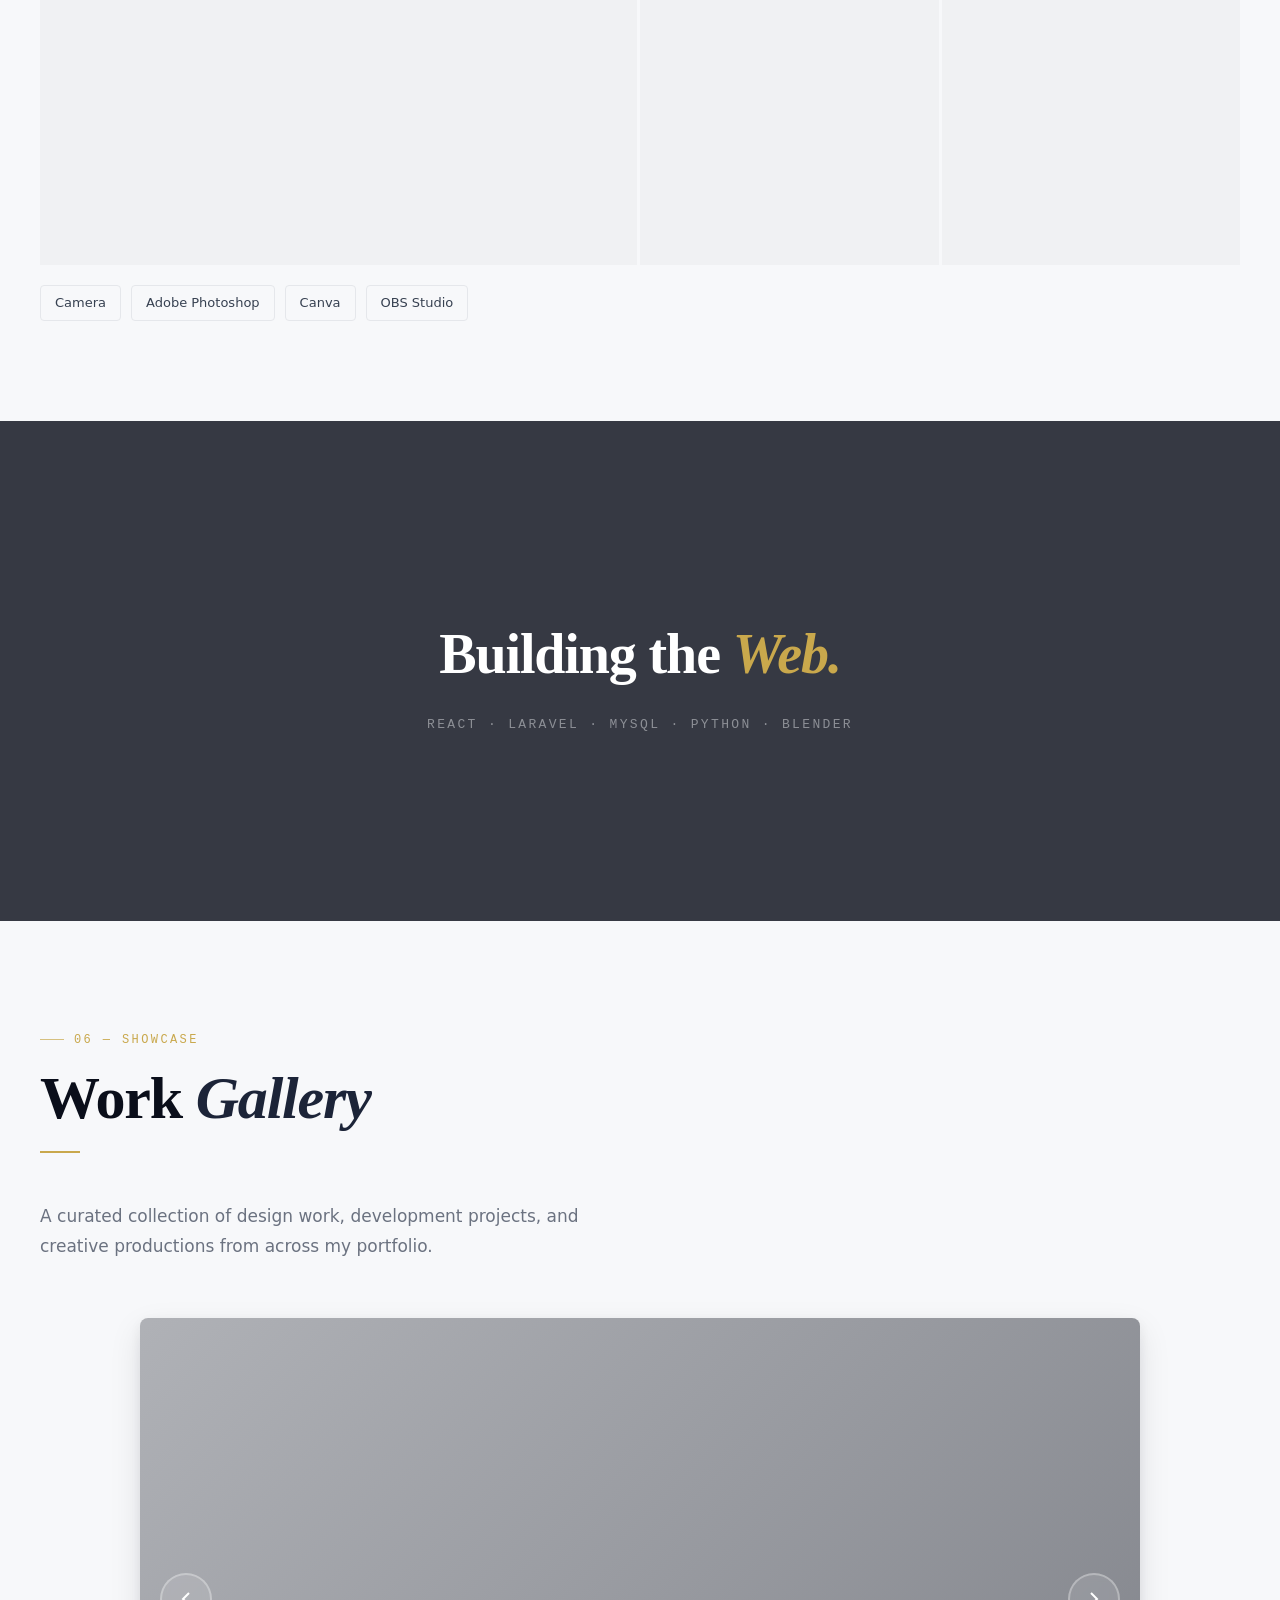
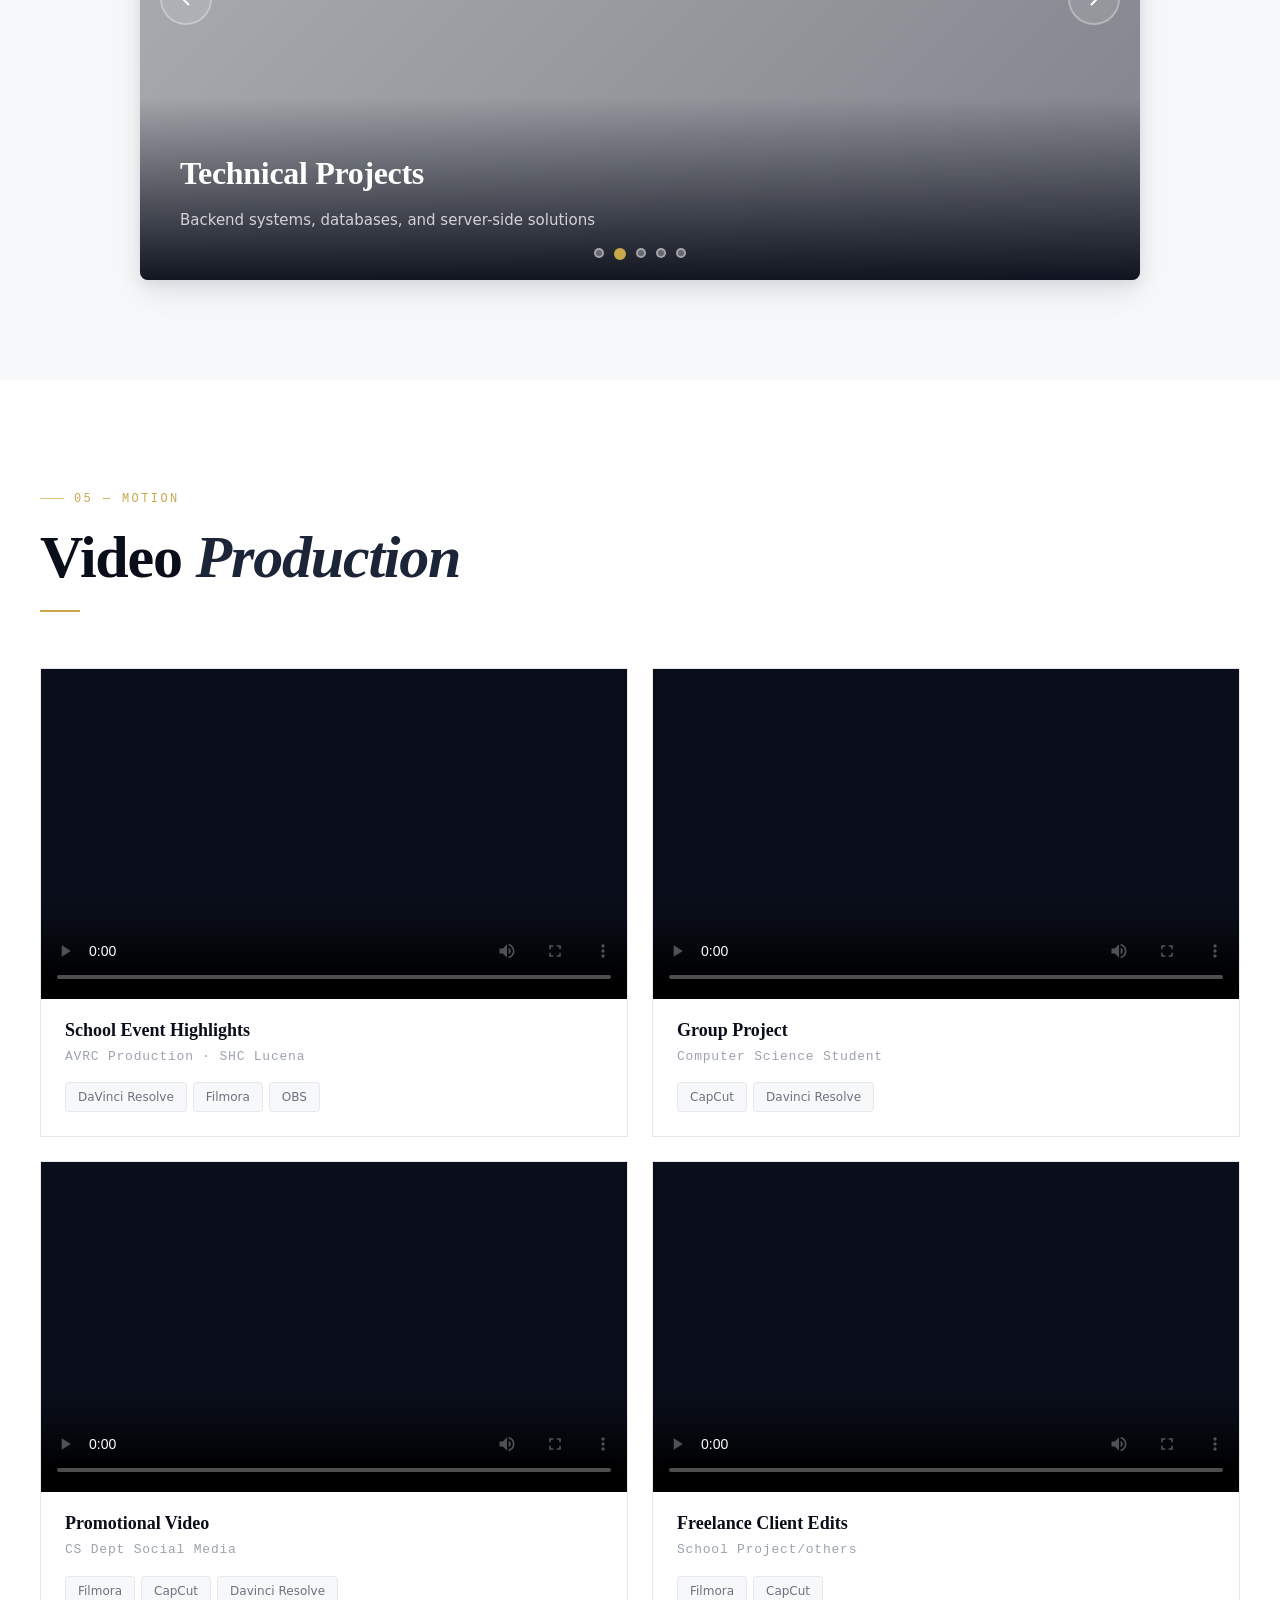
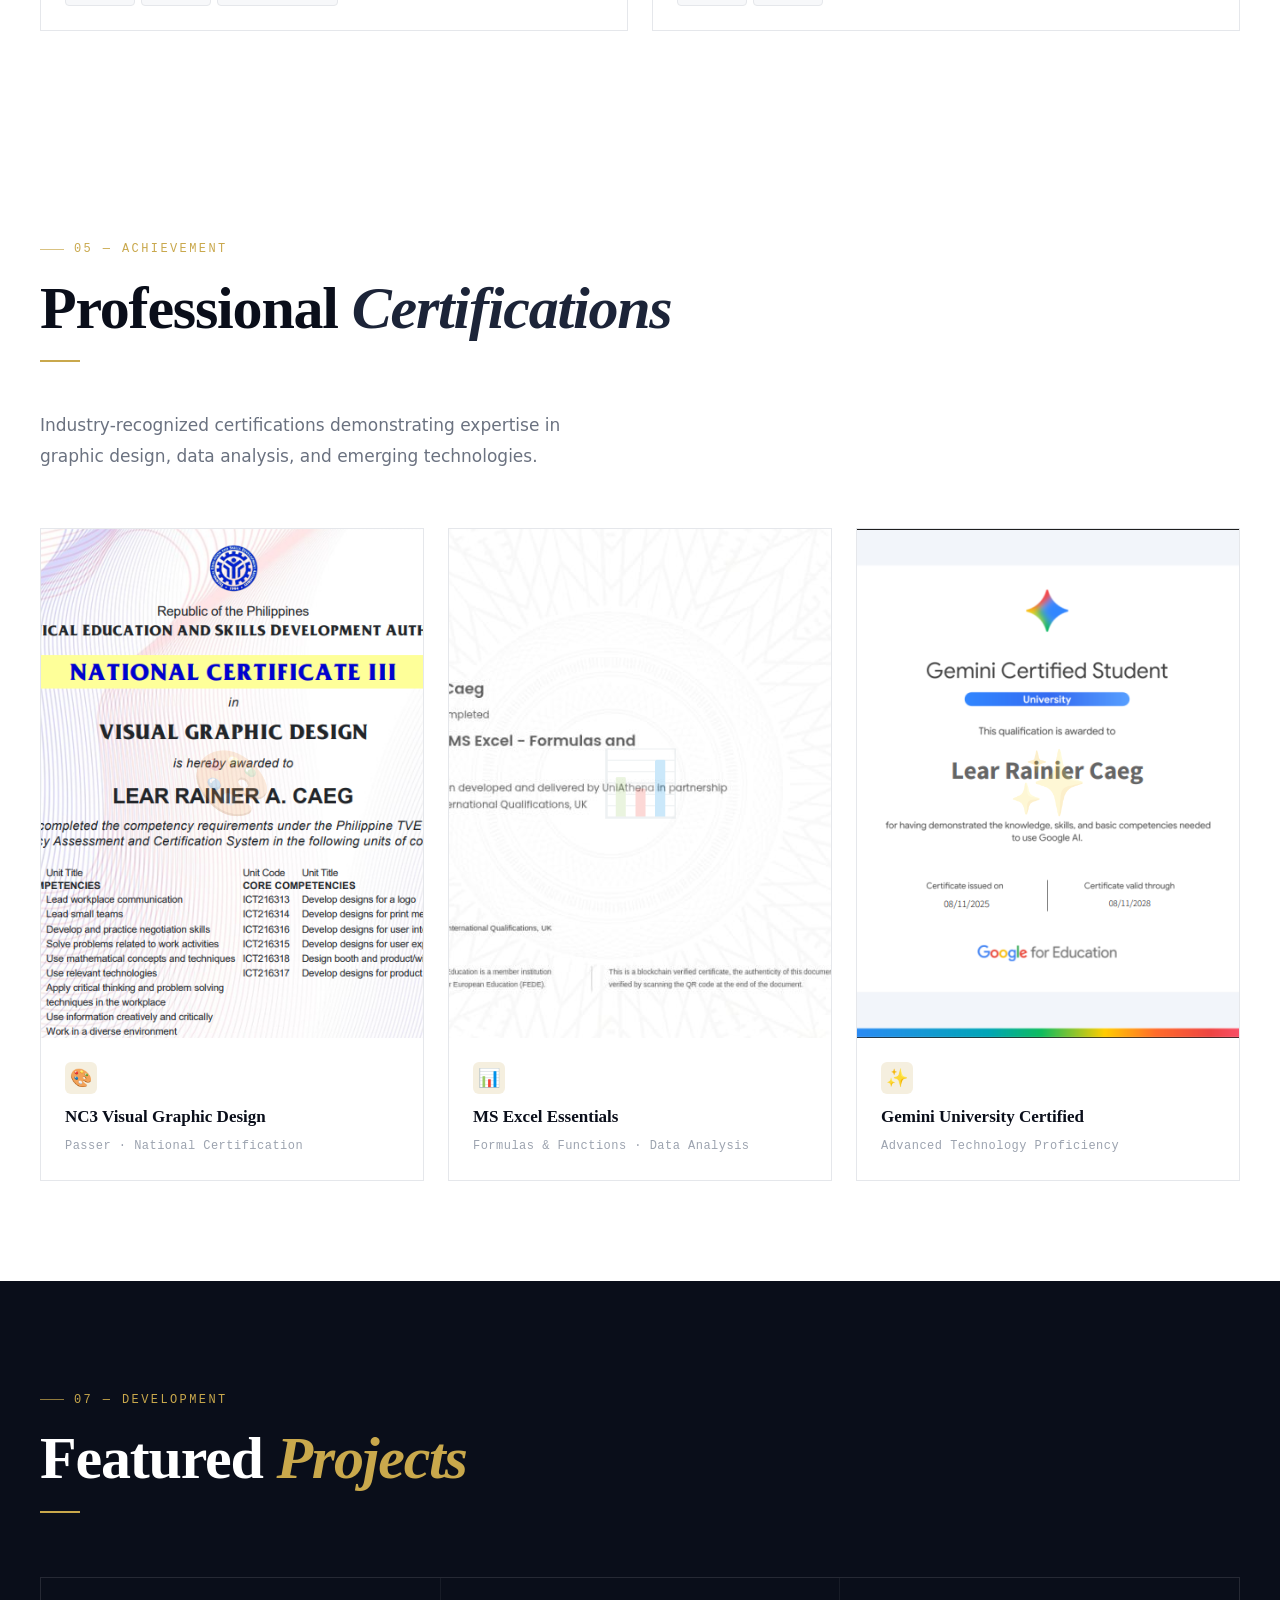
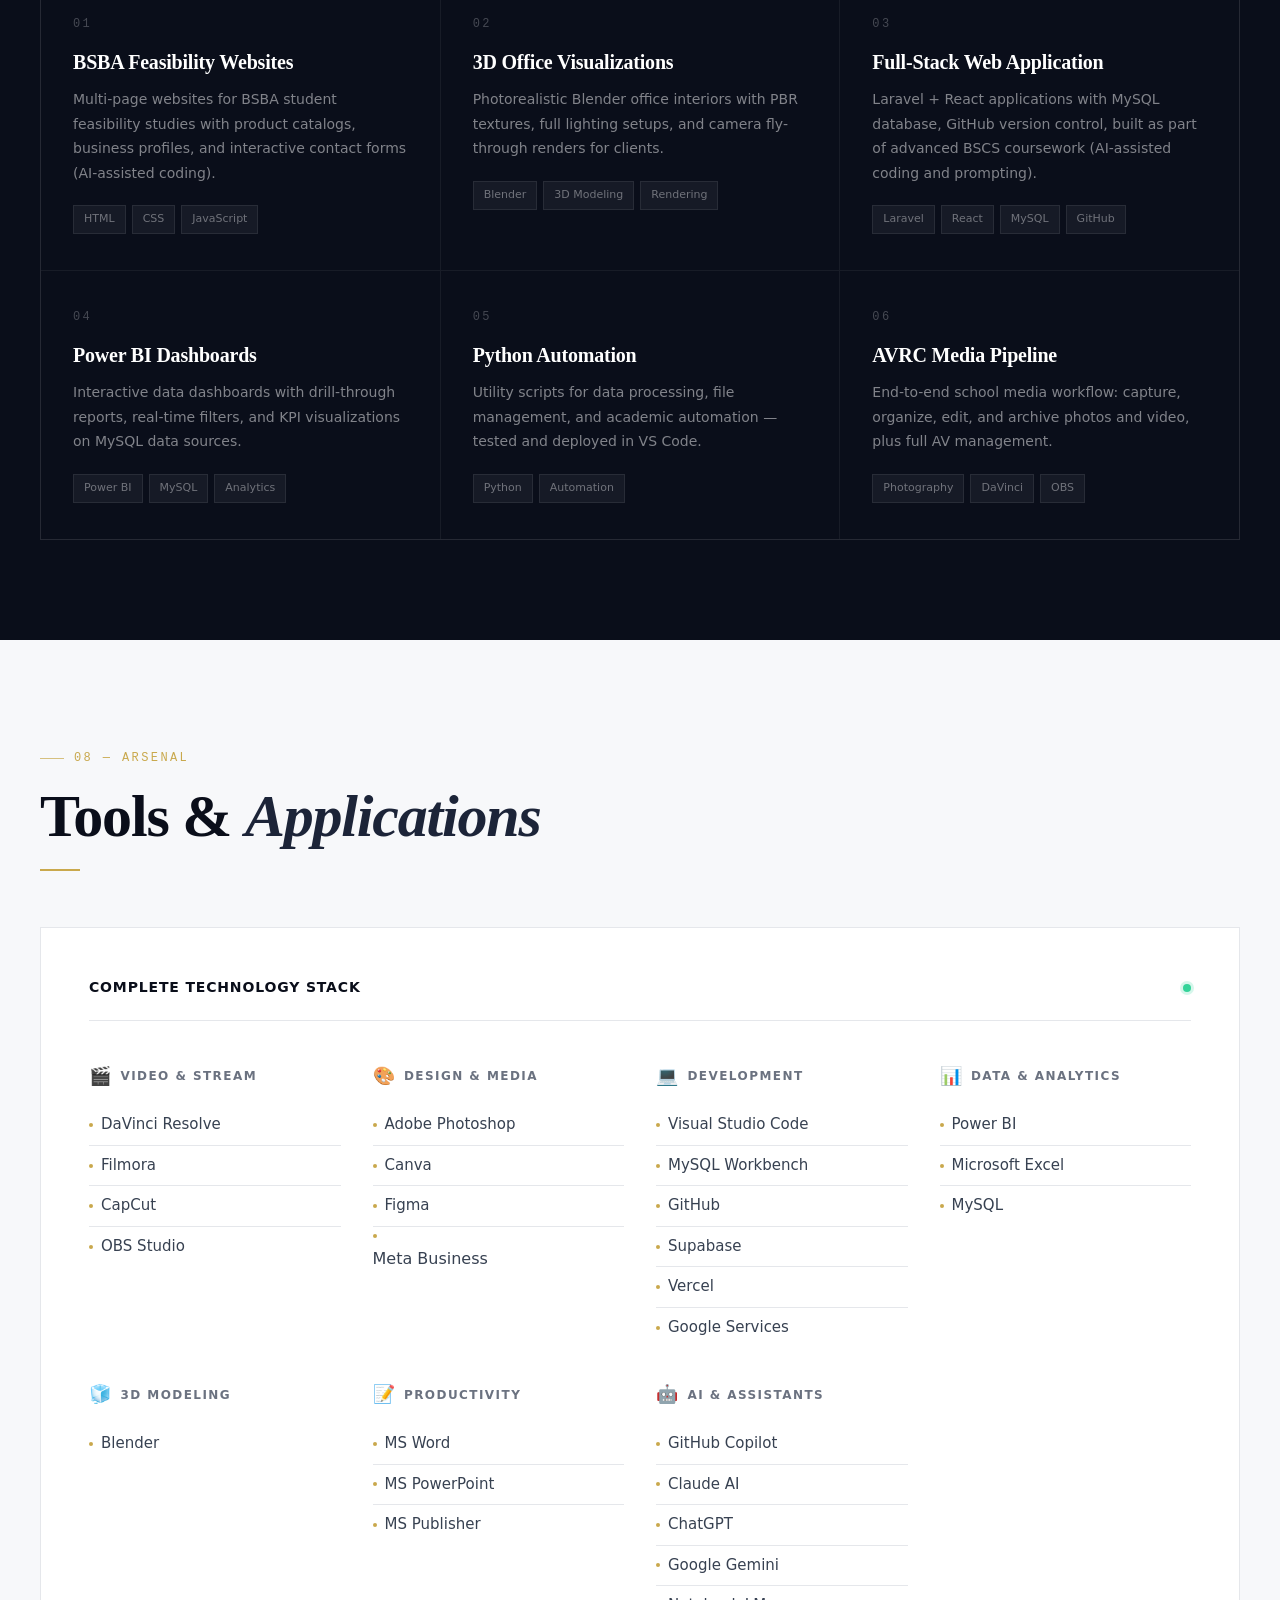
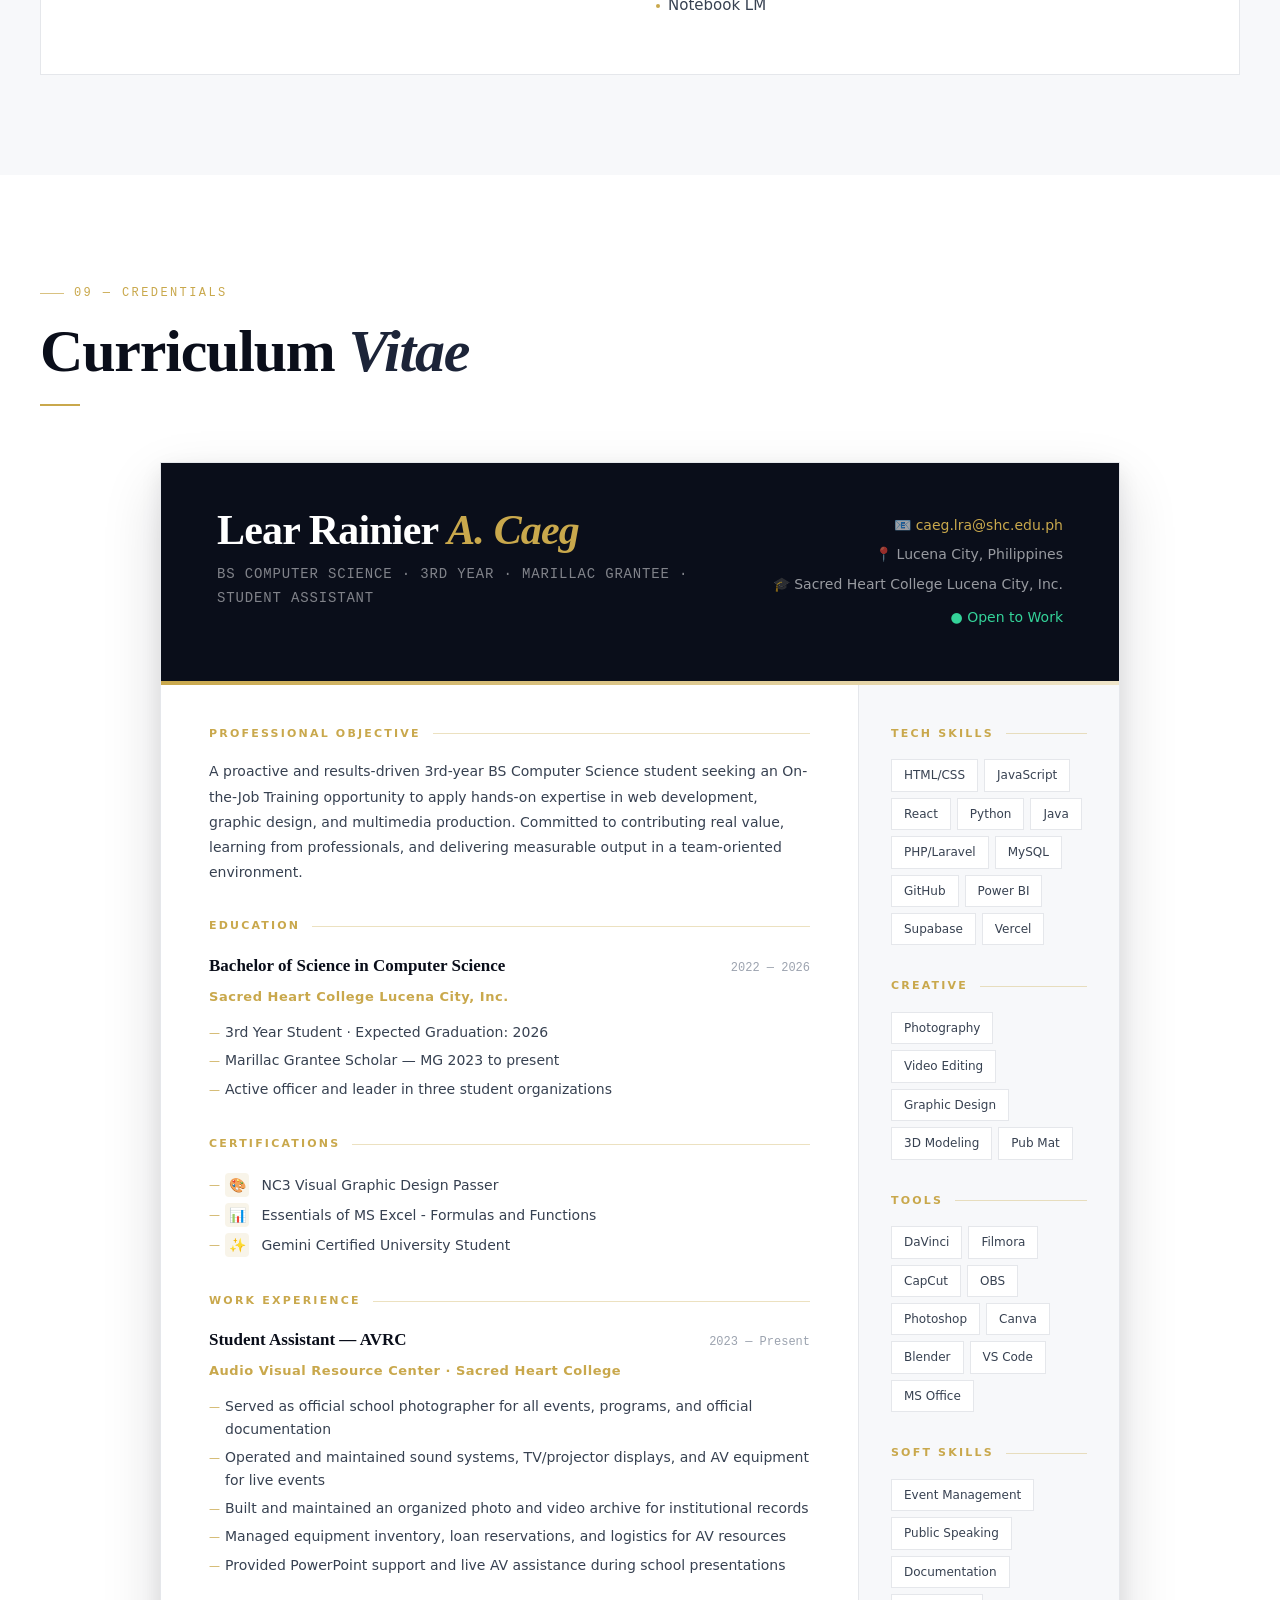
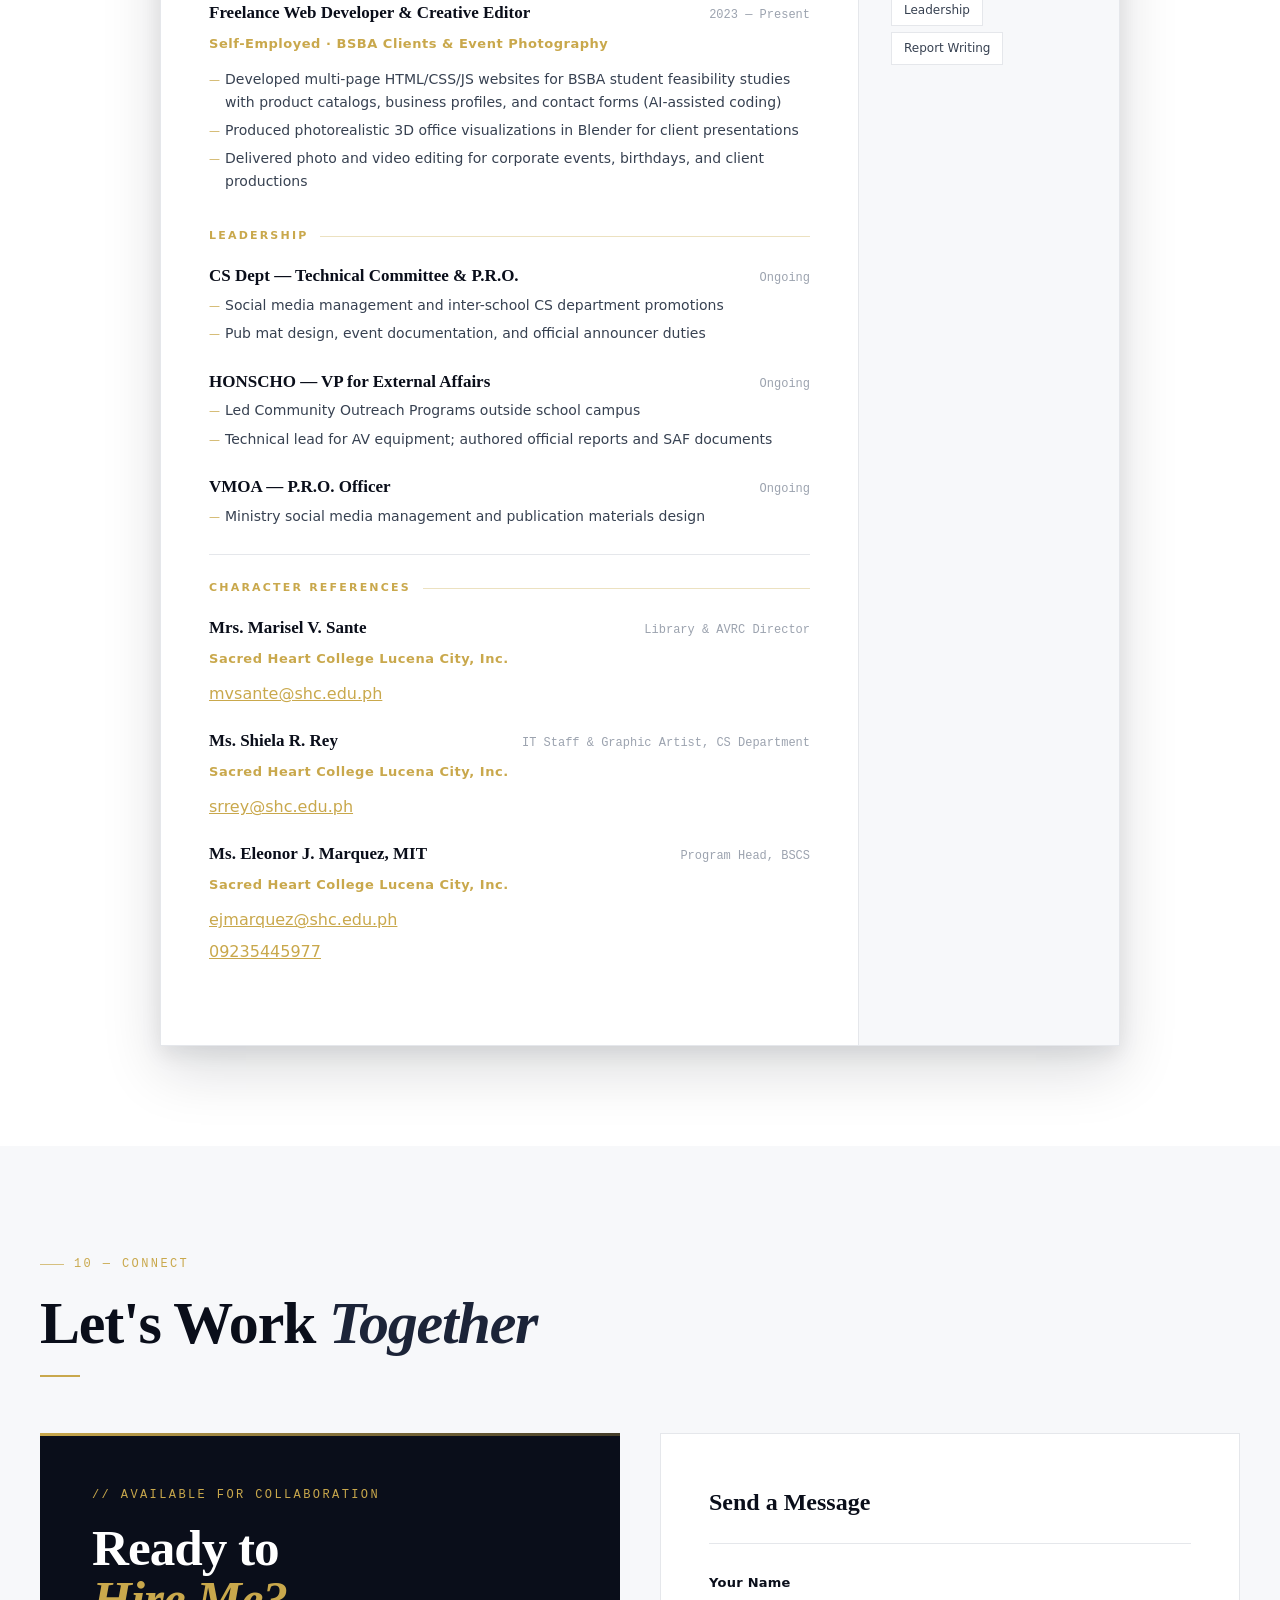
==== commit 4e0ccfbe: "Update index.html" ====
--- a/index.html
+++ b/index.html
@@ -10,7 +10,7 @@
 <body><nav id="mainNav">
   <a href="#" class="nav-logo">
     <div class="nav-logo-mark">L</div>
-    <div class="nav-logo-text">Lear R. Caeg <span>/ BSCS</span></div>
+    <div class="nav-logo-text">Lear Rainier A. Caeg <span>/ BSCS</span></div>
   </a>
 
   <div class="nav-menu">
